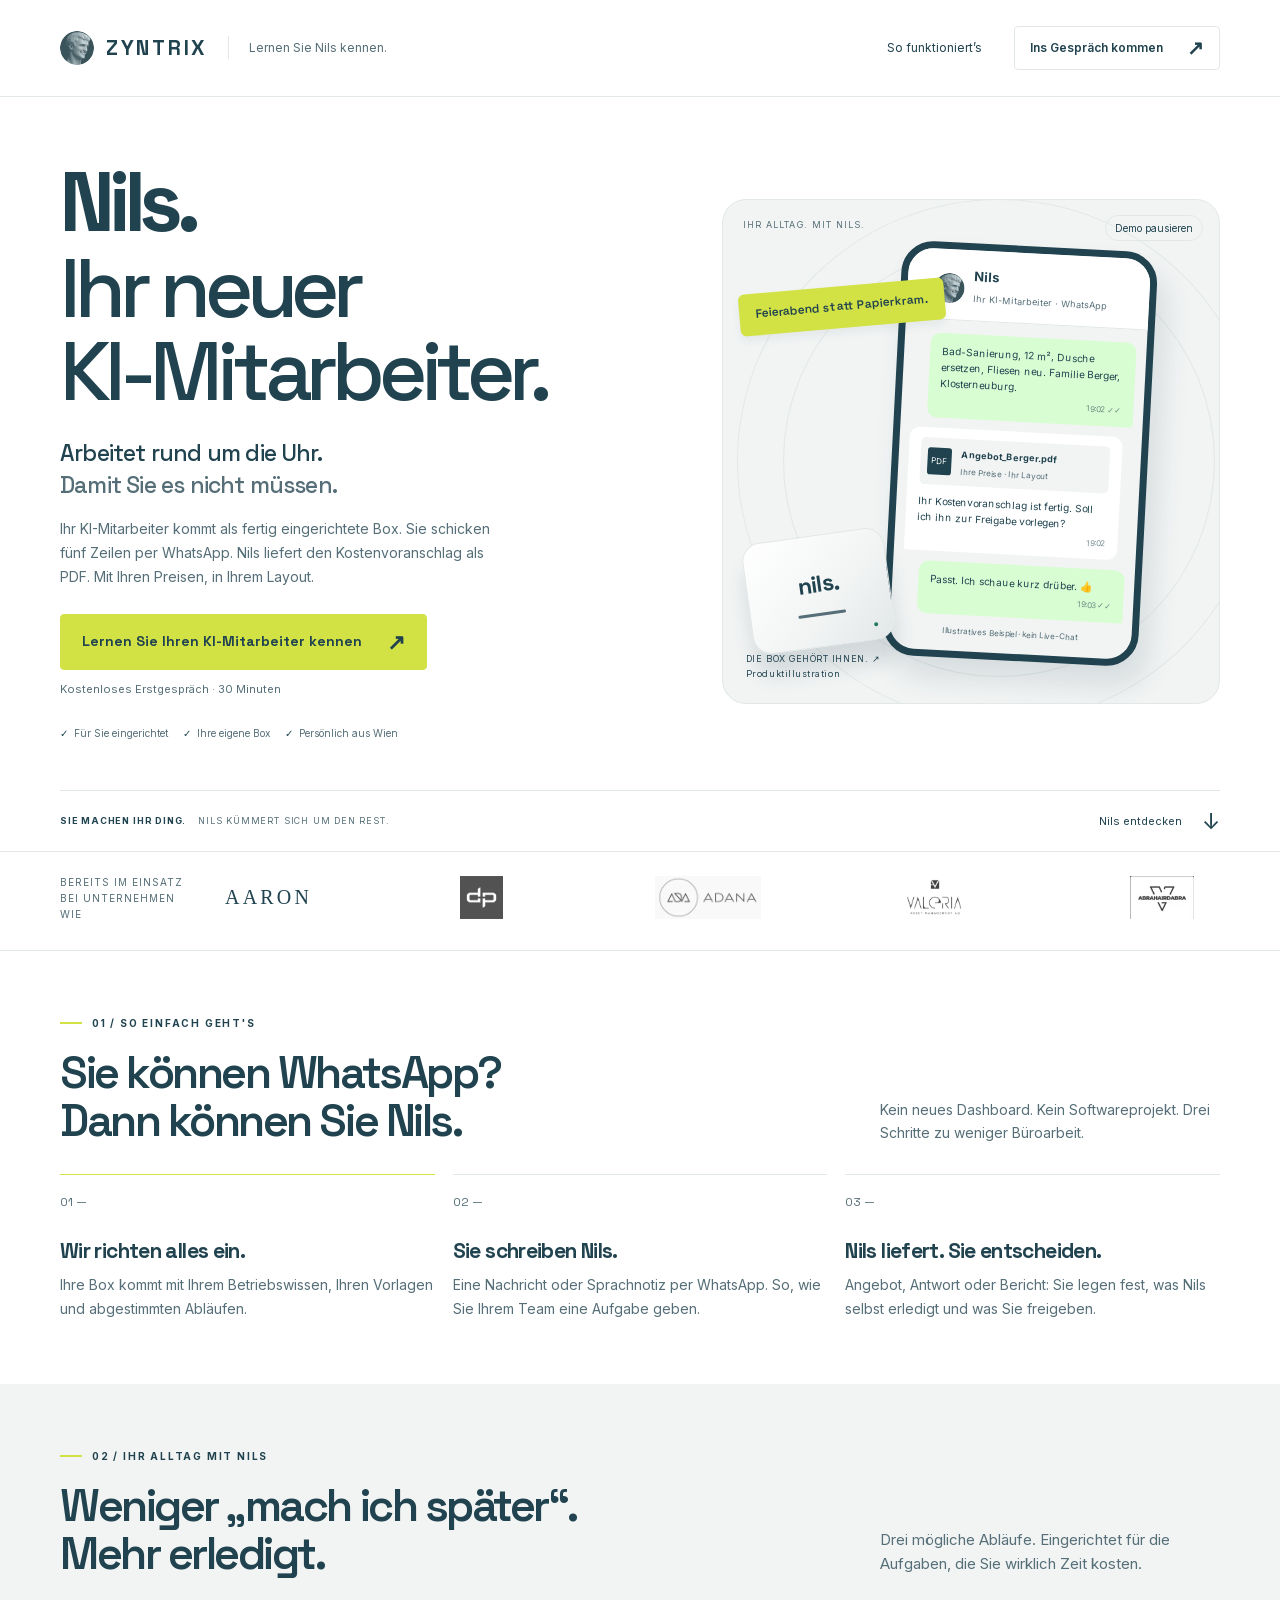
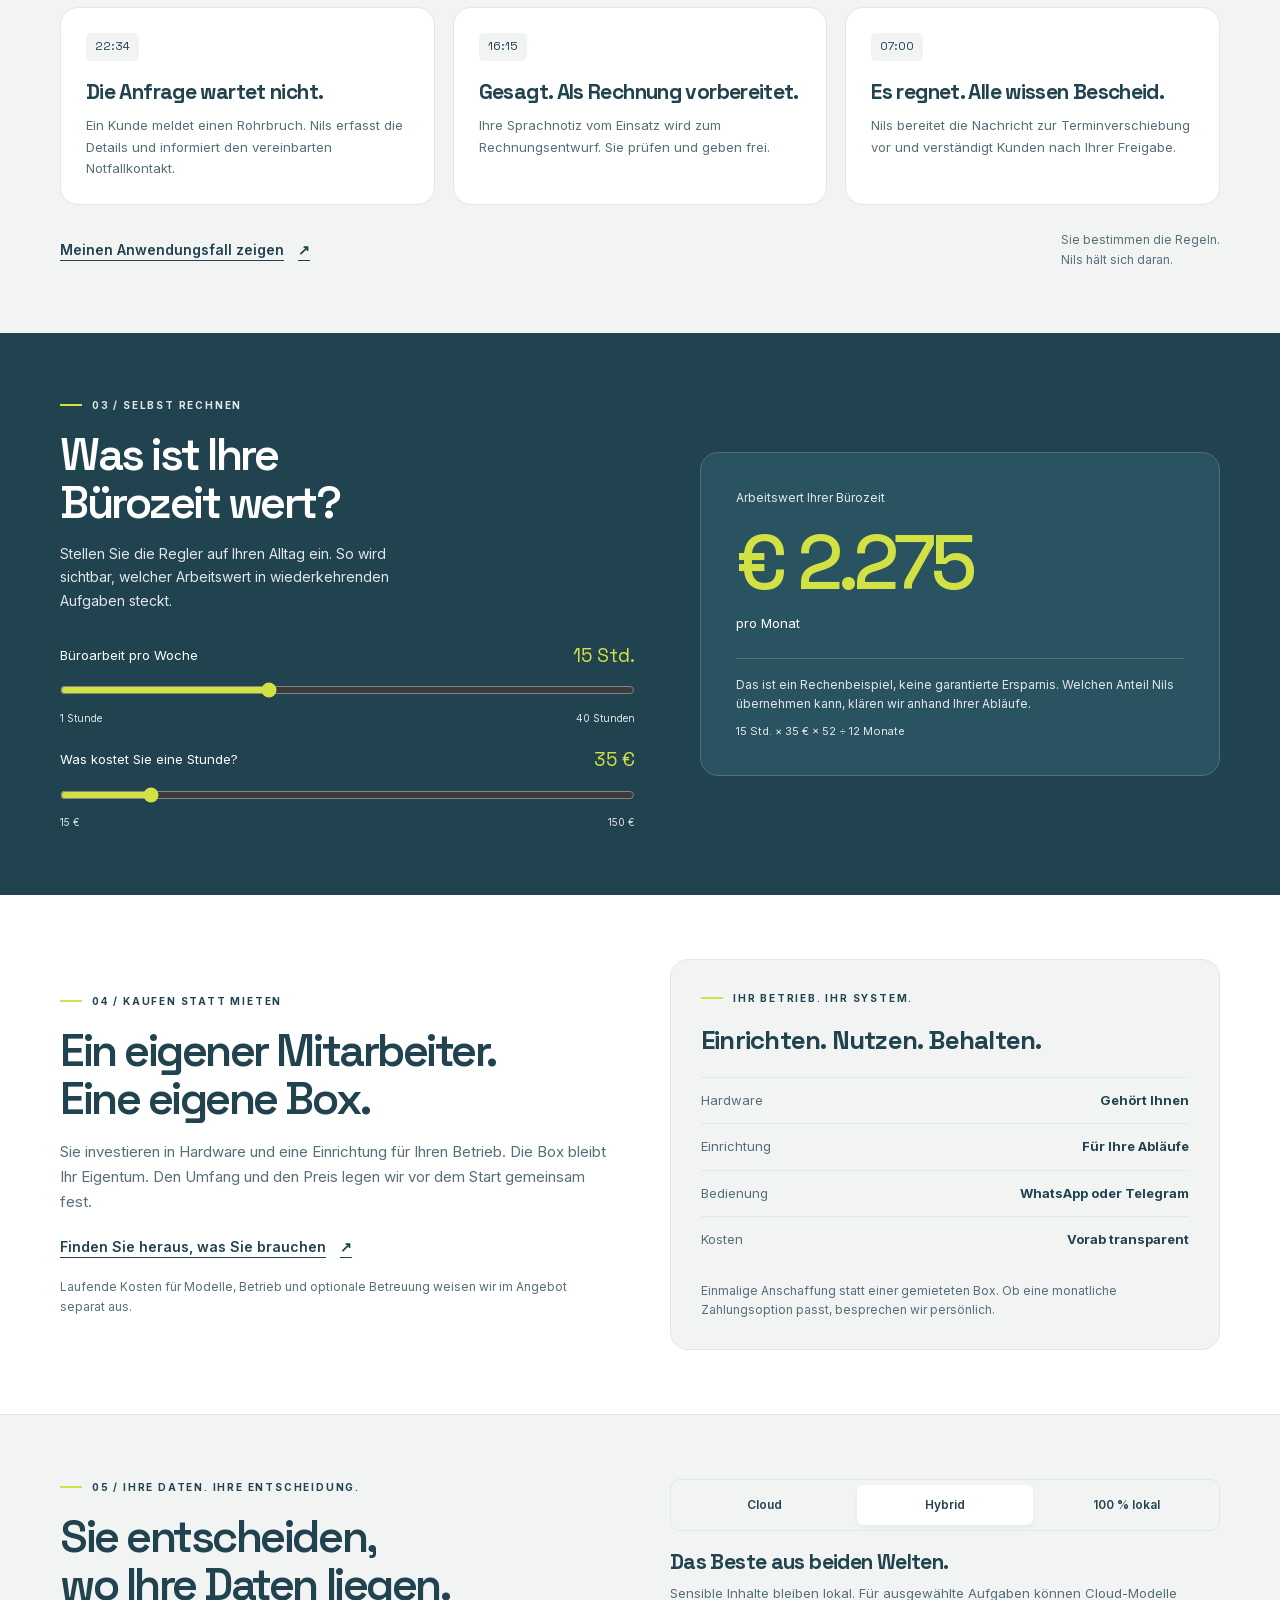
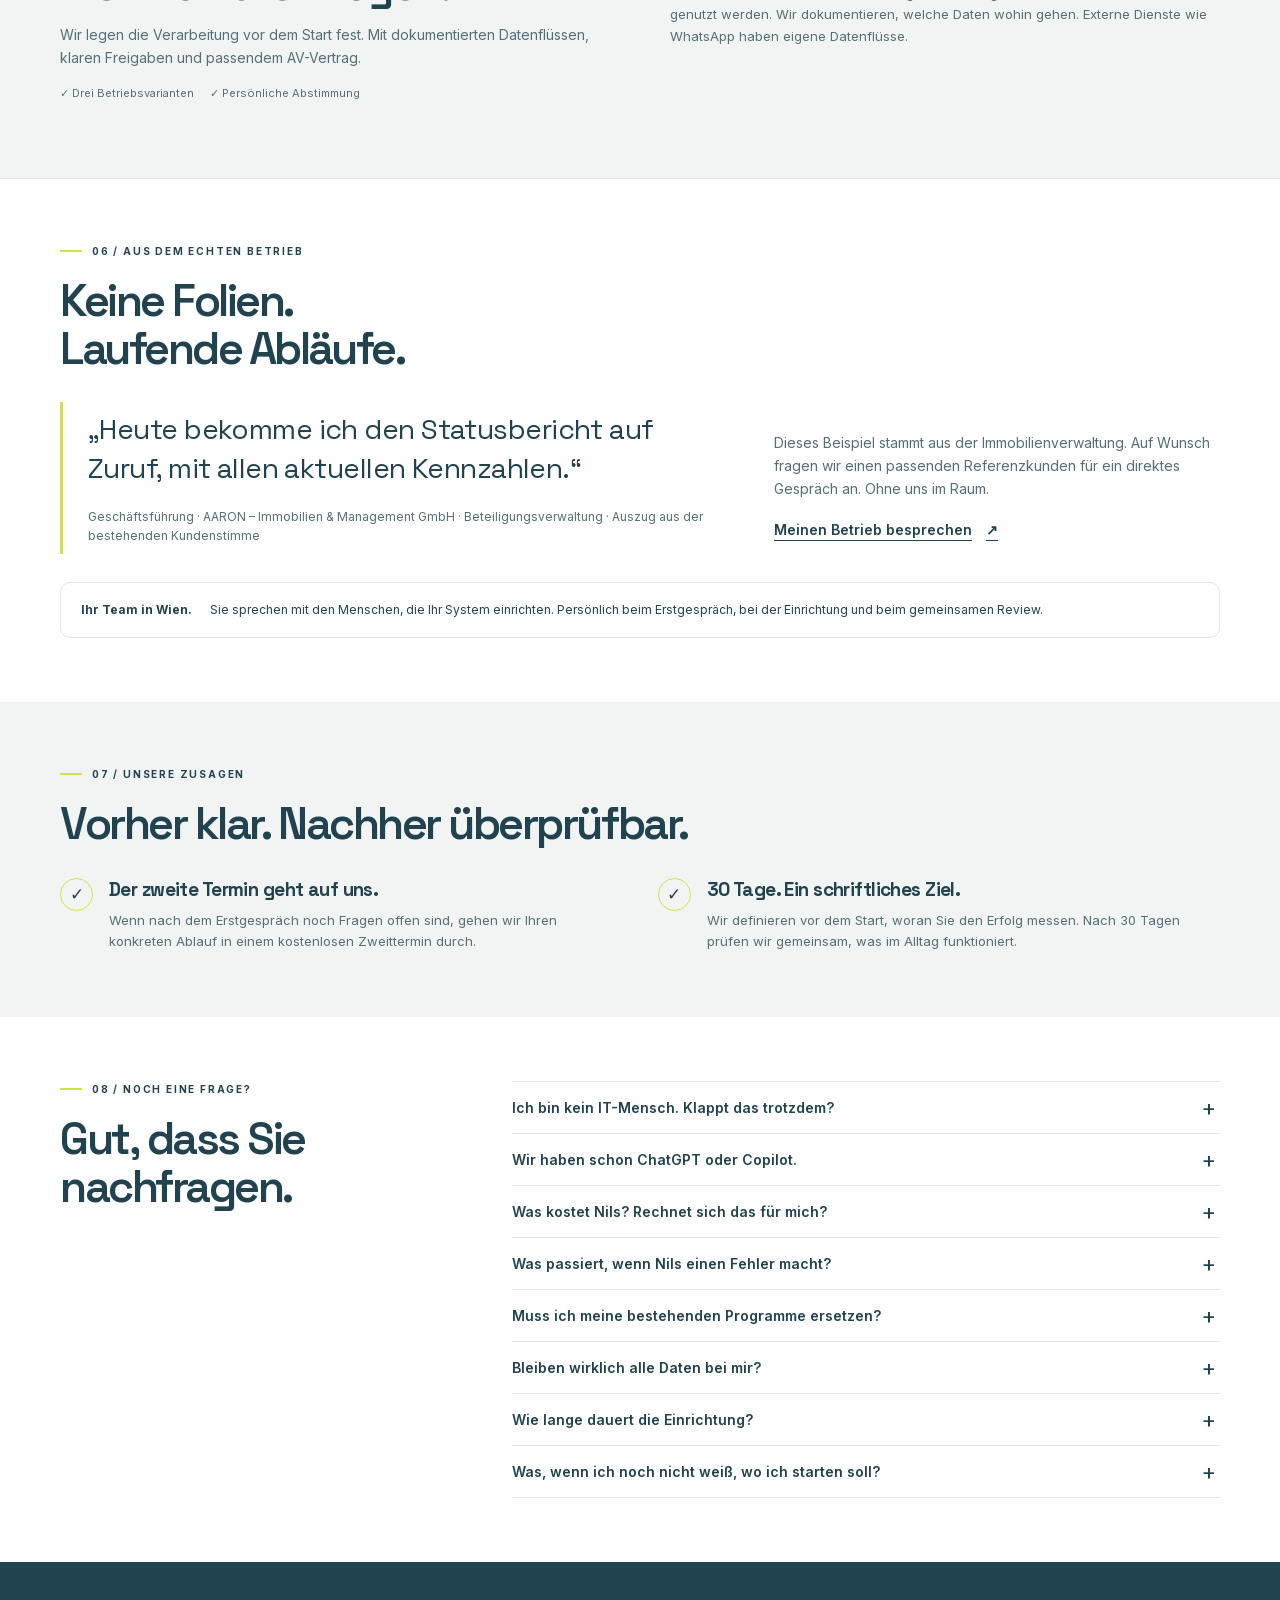
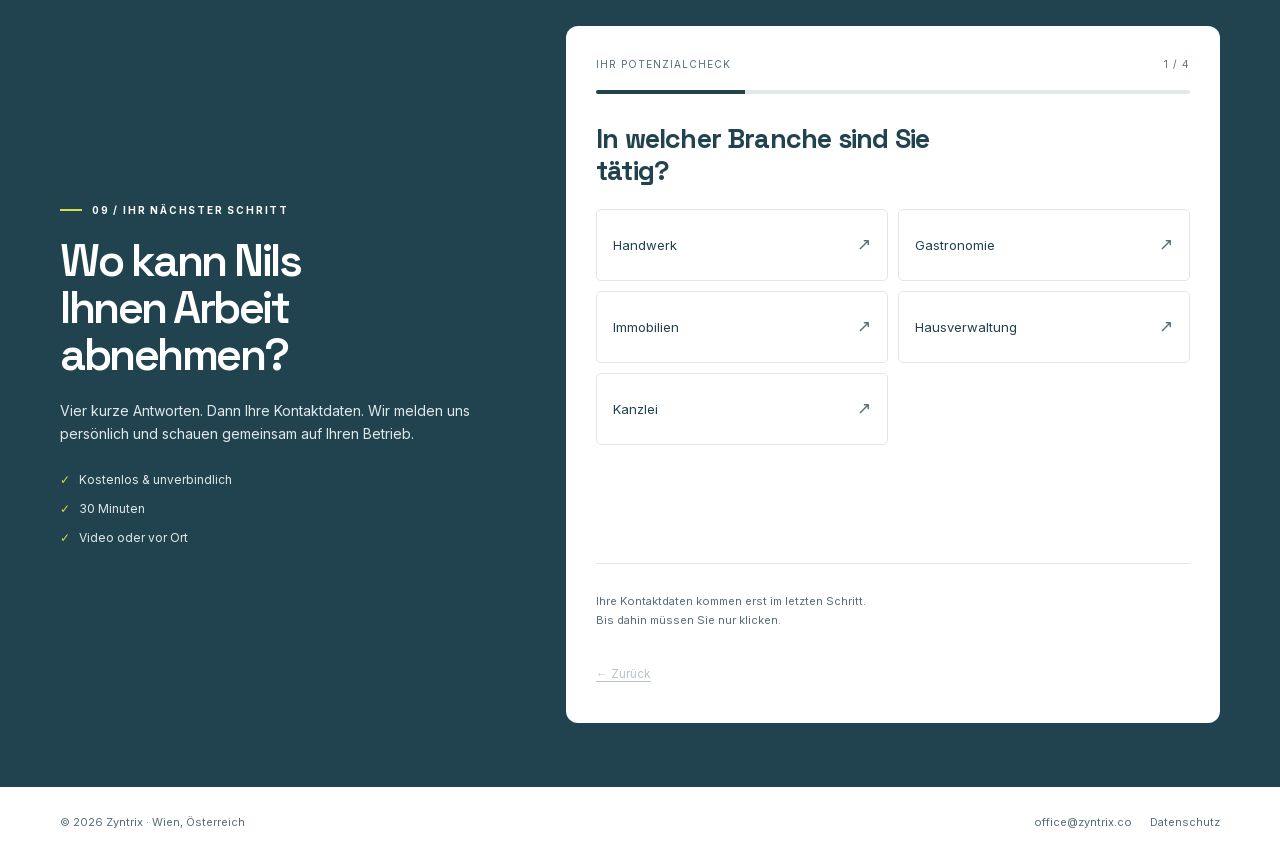
==== index.html @ 3efec874 "Landingpage 2 als neue Startseite, CI-Regeln in CLAUDE.md - index.html: neue Nils-Landingpage mit Me" ====
<!doctype html>
<html lang="de-AT">
<head>
  <meta charset="utf-8">
  <meta name="viewport" content="width=device-width,initial-scale=1">
  <meta name="theme-color" content="#20434f">
  <title>Nils. Ihr neuer Mitarbeiter. Rund um die Uhr. | Zyntrix</title>
  <meta name="description" content="Nils ist Ihr neuer Mitarbeiter, der rund um die Uhr arbeitet. Persönlich eingerichtet für Ihren Betrieb. Lernen Sie Nils im kostenlosen Erstgespräch kennen.">
  <meta property="og:type" content="website">
  <meta property="og:locale" content="de_AT">
  <meta property="og:title" content="Nils. Ihr neuer Mitarbeiter. | Zyntrix">
  <meta property="og:description" content="Nils ist Ihr neuer Mitarbeiter, der rund um die Uhr arbeitet. Persönlich eingerichtet für Ihren Betrieb. Lernen Sie Nils im kostenlosen Erstgespräch kennen.">
  <meta property="og:url" content="https://zyntrix.co/">
  <link rel="canonical" href="https://zyntrix.co/">
  <meta property="og:image" content="https://zyntrix.co/assets/landing2/social.jpg">
  <meta property="og:image:width" content="1200">
  <meta property="og:image:height" content="630">
  <meta property="og:image:alt" content="Nils von Zyntrix. Ihr neuer Mitarbeiter. Rund um die Uhr.">
  <meta name="twitter:card" content="summary_large_image">
  <link rel="icon" href="/favicon.ico?v=3" type="image/x-icon" sizes="any">
  <link rel="icon" type="image/png" sizes="32x32" href="/assets/icons/favicon-32x32.png?v=3">
  <link rel="icon" type="image/png" sizes="16x16" href="/assets/icons/favicon-16x16.png?v=3">
  <link rel="apple-touch-icon" href="/apple-touch-icon.png?v=3">
  <link rel="manifest" href="/site.webmanifest">
  <!-- Meta Pixel Code -->
  <script>
  !function(f,b,e,v,n,t,s)
  {if(f.fbq)return;n=f.fbq=function(){n.callMethod?
  n.callMethod.apply(n,arguments):n.queue.push(arguments)};
  if(!f._fbq)f._fbq=n;n.push=n;n.loaded=!0;n.version="2.0";
  n.queue=[];t=b.createElement(e);t.async=!0;
  t.src=v;s=b.getElementsByTagName(e)[0];
  s.parentNode.insertBefore(t,s)}(window, document,"script",
  "https://connect.facebook.net/en_US/fbevents.js");
  fbq("init", "1392514952248366");
  fbq("track", "PageView");
  </script>
  <noscript><img height="1" width="1" style="display:none"
  src="https://www.facebook.com/tr?id=1392514952248366&ev=PageView&noscript=1"
  /></noscript>
  <!-- End Meta Pixel Code -->
  <link rel="preload" href="assets/landing2/space-grotesk.woff2" as="font" type="font/woff2" crossorigin>
  <style>
    @font-face{font-family:Inter;src:url('assets/landing2/inter.woff2') format('woff2');font-weight:100 900;font-display:swap}
    @font-face{font-family:Space;src:url('assets/landing2/space-grotesk.woff2') format('woff2');font-weight:300 700;font-display:swap}
    :root{--ink:#20434f;--lime:#d2e245;--paper:#fff;--muted:#556e77;--line:#e2e7e8;--white:#fff;--radius:18px}
    *{box-sizing:border-box}html{scroll-behavior:smooth;scroll-padding-top:24px}body{margin:0;background:var(--paper);color:var(--ink);font-family:Inter,Arial,sans-serif;font-size:15px;line-height:1.65}h1,h2,h3,p{margin:0}h1,h2,h3,.button,.brand{font-family:Space,Arial,sans-serif}h1,h2{font-weight:600;letter-spacing:-.055em;line-height:1.06;text-wrap:balance}h1{font-size:clamp(42px,5.4vw,76px)}h2{font-size:clamp(29px,3.5vw,46px)}h3{font-size:21px;line-height:1.25;letter-spacing:-.03em}a{color:inherit;text-decoration:none}button,input,select{font:inherit}button,a,input,summary{ -webkit-tap-highlight-color:transparent}button{cursor:pointer}button:disabled{cursor:wait;opacity:.65}:focus-visible{outline:3px solid #20434f;outline-offset:5px}a:hover{text-decoration:underline}button:hover{filter:brightness(.97)}[hidden]{display:none!important}img{max-width:100%;display:block}button{color:inherit}section{scroll-margin-top:24px}.wrap{width:min(1160px,calc(100% - 80px));margin:auto}.section{padding:64px 0}.eyebrow{font-size:10px;font-weight:700;letter-spacing:.18em;text-transform:uppercase;display:flex;align-items:center;gap:10px;margin-bottom:18px}.eyebrow:before{content:'';width:22px;height:2px;background:var(--lime)}.muted{color:var(--muted)}.small{font-size:12px;line-height:1.6}.button{display:inline-flex;justify-content:center;align-items:center;gap:24px;background:var(--lime);padding:15px 22px;border:1px solid var(--lime);border-radius:7px;font-size:15px;font-weight:700;line-height:1.35;text-decoration:none!important;transition:transform .2s,background .2s}.button:hover{background:#d2e245;transform:translateY(-1px)}.button .arrow{font-size:22px;line-height:1}.text-link{display:inline-flex;align-items:center;gap:14px;font-weight:600;font-size:14px;text-decoration:underline;text-underline-offset:5px}.section-top{display:flex;justify-content:space-between;align-items:end;gap:40px;margin-bottom:30px}.section-top>p{max-width:340px;color:var(--muted)}.grid3{display:grid;grid-template-columns:repeat(3,1fr);gap:18px}.grid2{display:grid;grid-template-columns:1fr 1fr;gap:60px}.card{background:white;border:1px solid var(--line);border-radius:var(--radius);padding:25px}.skip{position:absolute;left:12px;top:-80px;background:var(--lime);padding:12px;z-index:100}.skip:focus{top:12px}
    .trust{padding:22px 0 28px;border-top:1px solid var(--line);border-bottom:1px solid var(--line)}.trust-inner{display:flex;gap:35px;align-items:center;justify-content:space-between}.trust-label{max-width:130px;font-size:10px;line-height:1.6;text-transform:uppercase;letter-spacing:.1em;color:var(--muted)}.logos{flex:1;display:flex;align-items:center;justify-content:space-between;gap:26px}.logo{height:43px;width:116px;object-fit:contain;mix-blend-mode:multiply;filter:grayscale(1);opacity:.75}.aaron{font-family:Georgia,serif;letter-spacing:.16em;font-size:20px}.steps .number{font-family:Space,sans-serif;color:#556e77;font-size:12px;margin-bottom:25px;display:block}.steps h3{margin-bottom:9px}.steps p{font-size:14px;color:var(--muted)}.step-card{border-top:1px solid var(--line);padding-top:18px}.step-card:first-child{border-color:#d2e245}.scenes{background:#f2f4f4}.scene-time{font-family:Space,sans-serif;font-size:12px;display:inline-block;padding:4px 9px;border-radius:5px;background:#f2f4f4;margin-bottom:18px}.scene p{color:var(--muted);font-size:13px;margin-top:10px}.section-bottom{display:flex;align-items:center;justify-content:space-between;gap:20px;margin-top:25px}.section-bottom .small{color:var(--muted)}
    .roi{background:var(--ink);color:#fff}.roi .eyebrow{color:#e2e7e8}.roi-layout{display:grid;grid-template-columns:1.05fr .95fr;gap:65px;align-items:center}.roi h2{max-width:410px;margin-bottom:16px}.roi-intro{color:#e2e7e8;font-size:14px;max-width:380px}.ranges{margin-top:28px;display:grid;gap:18px}.range-label{display:flex;justify-content:space-between;gap:16px;font-size:13px;align-items:center}.range-label output{font-family:Space,sans-serif;font-size:19px;color:var(--lime);white-space:nowrap}.ranges input{width:100%;accent-color:var(--lime);height:24px;cursor:pointer;margin:7px 0 0}.range-ends{display:flex;justify-content:space-between;color:#e2e7e8;font-size:10px}.roi-result{border:1px solid #556e77;border-radius:18px;padding:35px;background:#2a5361}.roi-result .result-label{font-size:12px;color:#e2e7e8}.roi-amount{font-family:Space,sans-serif;font-weight:500;font-size:clamp(49px,6vw,78px);letter-spacing:-.07em;color:var(--lime);line-height:1.3;margin-top:6px}.roi-result .per-month{font-size:13px}.roi-result hr{border:0;border-top:1px solid #556e77;margin:23px 0 16px}.roi-result .small{color:#e2e7e8}.roi-result .formula{margin-top:9px;font-size:11px;color:#e2e7e8}.ownership{align-items:center}.ownership h2{margin-bottom:18px}.ownership p{color:var(--muted)}.ownership .text-link{margin-top:20px}.value-card{padding:30px;border:1px solid var(--line);border-radius:18px;background:#f2f4f4}.value-card h3{font-size:26px;margin:12px 0 20px}.value-row{display:flex;justify-content:space-between;gap:20px;border-top:1px solid #e2e7e8;padding:12px 0;font-size:13px}.value-row span{color:var(--muted)}.value-row strong{text-align:right}.ownership .small{margin-top:18px}
    .privacy{border-top:1px solid var(--line);border-bottom:1px solid var(--line);background:#f2f4f4}.privacy-layout{display:grid;grid-template-columns:1fr 1fr;gap:60px;align-items:start}.privacy h2{margin-bottom:15px}.privacy-intro{color:var(--muted);font-size:14px}.segmented{display:flex;gap:5px;padding:5px;border:1px solid #e2e7e8;border-radius:10px;background:#f2f4f4;margin-bottom:18px}.segmented button{flex:1;border:0;border-radius:6px;padding:10px 5px;background:transparent;font-weight:600;font-size:12px}.segmented button[aria-pressed=true]{background:white;box-shadow:0 2px 4px #20434f10}.privacy-panel{min-height:165px}.privacy-panel h3{margin-bottom:8px}.privacy-panel p{font-size:13px;color:var(--muted)}.privacy-tags{display:flex;gap:16px;font-size:11px;margin-top:14px;color:var(--muted)}.reference{display:grid;grid-template-columns:1.2fr .8fr;gap:45px;align-items:center}.quote{border-left:3px solid var(--lime);padding:8px 0 8px 25px;margin:0}.quote p{font-family:Space,sans-serif;font-size:clamp(20px,2.2vw,28px);line-height:1.4;letter-spacing:-.02em}.quote footer{margin-top:18px;font-size:12px;color:var(--muted)}.reference-note{font-size:14px;color:var(--muted);margin-top:18px}.reference .text-link{margin-top:18px}.team-note{display:flex;gap:18px;padding:17px 20px;margin-top:28px;border:1px solid var(--line);border-radius:10px;font-size:12px}.team-note strong{white-space:nowrap}.promises{background:#f2f4f4}.promise-grid{display:grid;grid-template-columns:1fr 1fr;gap:35px}.promise{display:flex;gap:16px;align-items:start}.checkmark{font-family:Space,sans-serif;display:grid;place-items:center;flex-shrink:0;width:33px;height:33px;border:1px solid #d2e245;border-radius:50%;font-size:17px}.promise h3{font-size:19px;margin-bottom:8px}.promise p{font-size:13px;color:var(--muted)}.faq-layout{display:grid;grid-template-columns:.7fr 1.3fr;gap:70px}.faq-list details{border-bottom:1px solid var(--line)}.faq-list details:first-child{border-top:1px solid var(--line)}summary{cursor:pointer;list-style:none;font-size:14px;font-weight:600;padding:14px 28px 14px 0;position:relative}summary::-webkit-details-marker{display:none}summary:after{content:'+';position:absolute;right:4px;font-size:22px;top:7px;font-weight:400}details[open] summary:after{content:'−'}.faq-list details p{font-size:13px;color:var(--muted);padding:0 25px 15px 0}
    .contact{background:var(--ink);color:white}.contact-layout{display:grid;grid-template-columns:.8fr 1.2fr;gap:70px}.contact-copy>p{color:#e2e7e8;font-size:14px;margin-top:20px}.contact-points{display:grid;gap:9px;margin-top:25px;font-size:12px;color:#e2e7e8}.contact-points span:before{content:'✓';color:var(--lime);margin-right:9px}.check-card{background:#fff;color:var(--ink);border-radius:18px;padding:27px;min-height:345px}.progress-head{display:flex;justify-content:space-between;align-items:center;font-size:10px;text-transform:uppercase;letter-spacing:.1em;color:var(--muted);margin-bottom:13px}.progress-track{height:3px;background:#e2e7e8;margin-bottom:21px}.progress-track span{display:block;height:100%;background:#d2e245;transition:width .2s}.check-card h3{font-size:23px;margin-bottom:17px}.options{display:grid;grid-template-columns:1fr 1fr;gap:9px}.option{min-height:49px;border:1px solid var(--line);border-radius:7px;background:#fff;text-align:left;padding:11px 13px;font-size:12px}.option:hover{border-color:#d2e245;background:#f9fbee}.back{font-size:11px;border:0;background:transparent;text-decoration:underline;text-underline-offset:3px;padding:11px 0 0}.back:disabled{visibility:hidden}.check-hint{font-size:11px;color:var(--muted);margin-top:16px}.form-intro{font-size:12px;color:var(--muted);margin-bottom:18px}.fields{display:grid;grid-template-columns:1fr 1fr;gap:12px}.field{display:grid;gap:4px;font-size:11px;font-weight:600}.field input,.field select{width:100%;min-width:0;border:1px solid #e2e7e8;border-radius:6px;padding:10px;font-size:14px;background:#fff;color:var(--ink)}.consent-check{display:flex;align-items:start;gap:9px;font-size:11px;color:var(--muted);line-height:1.5;margin:17px 0}.consent-check input{margin:3px 0 0;accent-color:var(--ink)}.consent-check a{text-decoration:underline}.form-button{width:100%}.form-error{font-size:12px;color:#c0474b;margin-top:12px;border-left:3px solid #c0474b;padding-left:12px}.honeypot{position:absolute;width:1px;height:1px;overflow:hidden;clip-path:inset(50%)}.summary-tags{display:flex;flex-wrap:wrap;gap:5px;margin:0 0 15px}.summary-tags span{font-size:10px;background:#f2f4f4;padding:4px 8px;border-radius:4px}.thanks-mark{display:grid;place-items:center;width:45px;height:45px;background:var(--lime);border-radius:50%;font-size:24px;margin-bottom:15px}.thank-you p{font-size:14px;color:var(--muted);margin-bottom:16px}.thank-you ol{padding-left:20px;font-size:13px;color:var(--muted)}.footer{display:flex;justify-content:space-between;gap:25px;padding:26px 0;font-size:11px;color:var(--muted)}.footer-links{display:flex;gap:18px;flex-wrap:wrap}.sticky{display:none}dialog{width:min(630px,calc(100% - 32px));max-height:85vh;overflow:auto;border:1px solid var(--line);border-radius:16px;padding:28px;color:var(--ink);box-shadow:0 15px 70px #20434f33}dialog::backdrop{background:#20434f80}dialog h2{font-size:28px;margin-bottom:20px}dialog h3{font-size:17px;margin-top:18px}dialog p{font-size:13px;margin-top:8px}dialog a{text-decoration:underline}.dialog-close{float:right;border:1px solid var(--line);border-radius:6px;background:#fff;padding:5px 10px;font-size:12px}.no-js{background:#fff;border-left:3px solid #b0791a;padding:15px;font-size:13px;color:var(--ink)}
    @keyframes reveal{0%,12%{opacity:0;transform:translateY(5px)}20%,100%{opacity:1;transform:none}}@keyframes revealLater{0%,34%{opacity:0;transform:translateY(5px)}42%,100%{opacity:1;transform:none}}
    @media(min-width:1500px){.hero{padding-top:75px;padding-bottom:55px}}
    @media(max-width:960px){.wrap{width:calc(100% - 48px)}.hero{gap:25px}h1{font-size:49px}.hero-visual{min-height:480px}.phone{margin-left:64px;width:239px}.box-device{width:115px;height:93px;left:14px;bottom:62px}.hero-sticker{font-size:10px;left:10px}.grid2,.roi-layout,.privacy-layout,.contact-layout{gap:30px}.faq-layout{gap:35px}.trust-inner{gap:20px}.logos{gap:16px}.logo{width:90px}.section{padding:48px 0}.card{padding:20px}.hero-copy>p{font-size:14px}}
    @media(max-width:700px){body{font-size:14px}.wrap{width:calc(100% - 36px)}.header{height:65px}.brand{font-size:18px}.hero{grid-template-columns:1fr;padding:27px 0 25px;gap:24px}.eyebrow{font-size:9px;margin-bottom:13px}h1{font-size:clamp(39px,10vw,56px);max-width:550px}.hero-copy>p{margin:16px 0;font-size:14px;max-width:500px}.hero .button{font-size:13px;gap:20px;padding:14px 18px}.hero-checks{margin-top:14px;gap:15px;font-size:11px}.hero-visual{min-height:360px;height:360px;max-width:450px;width:100%;margin:auto}.phone{width:224px;min-height:380px;transform:rotate(4deg) scale(.72);transform-origin:center center;margin:6px 0 0 86px}.chat{gap:8px;padding:10px}.box-device{width:121px;height:93px;bottom:52px;left:25px}.hero-sticker{top:78px;left:18px;font-size:10px}.visual-label{top:13px;left:15px;font-size:8px}.product-label{left:23px;bottom:17px;font-size:8px}.demo-control{font-size:9px;top:9px;right:10px}.trust{padding:16px 0}.trust-inner{display:block}.trust-label{max-width:none;font-size:8px;margin-bottom:13px}.logos{gap:12px}.logo{height:26px;width:55px}.aaron{font-size:14px}.section{padding:34px 0}.section-top{display:block;margin-bottom:22px}.section-top>p{font-size:12px;margin-top:13px}.section-top h2{max-width:340px}h2{font-size:31px;letter-spacing:-.045em}.grid3{grid-template-columns:1fr;gap:11px}.steps .grid3{gap:14px}.step-card{display:grid;grid-template-columns:26px 1fr;gap:0 12px;padding-top:12px}.steps .number{margin:0;grid-row:1 / 3}.steps h3{font-size:17px;margin-bottom:4px}.steps p{font-size:12px}.scene{padding:15px 17px;display:grid;grid-template-columns:62px 1fr;gap:0 12px;border-radius:11px}.scene-time{font-size:10px;align-self:start;margin:0;padding:4px 6px;grid-row:1 / 3;text-align:center}.scene h3{font-size:17px}.scene p{font-size:12px;margin-top:5px}.section-bottom{align-items:start;margin-top:19px}.section-bottom .small{font-size:10px;max-width:130px}.text-link{font-size:12px;gap:8px}.roi-layout,.grid2,.privacy-layout,.reference,.faq-layout,.contact-layout{grid-template-columns:1fr;gap:24px}.roi h2{max-width:320px}.roi-intro{font-size:12px}.ranges{margin-top:18px;gap:10px}.range-label{font-size:12px}.roi-result{padding:21px}.roi-amount{font-size:60px}.roi-result hr{margin:14px 0 12px}.roi-result .small{font-size:11px}.ownership p{font-size:13px}.ownership h2{margin-bottom:13px}.value-card{padding:21px}.value-card h3{font-size:23px;margin:8px 0 13px}.value-row{padding:9px 0;font-size:12px}.ownership .small{font-size:11px;margin-top:12px}.privacy-intro{font-size:12px}.privacy-tags{font-size:10px;gap:12px;flex-wrap:wrap}.privacy-panel{min-height:0}.privacy-panel p{font-size:12px}.privacy-panel h3{font-size:20px}.segmented{margin-bottom:13px}.quote{padding-left:18px}.quote p{font-size:20px}.reference-note{margin-top:0;font-size:12px}.reference .text-link{margin-top:12px}.team-note{display:block;font-size:11px;padding:13px 16px;margin-top:19px}.team-note strong{display:block;margin-bottom:4px}.promise-grid{gap:21px;grid-template-columns:1fr}.promise{gap:12px}.promise h3{font-size:17px;margin-bottom:5px}.promise p{font-size:12px}.faq-layout{gap:20px}summary{font-size:12px;padding:12px 26px 12px 0}.faq-list details p{font-size:12px}.contact-copy>p{font-size:12px;margin-top:13px}.contact-points{display:flex;flex-wrap:wrap;gap:4px 15px;margin-top:14px;font-size:10px}.check-card{padding:21px;min-height:340px}.check-card h3{font-size:22px}.option{font-size:11px;padding:10px;min-height:46px}.fields{gap:11px}.field input{font-size:16px;padding:9px;min-height:44px}.footer{padding:23px 0 90px;display:block;font-size:10px}.footer-links{margin-top:13px;gap:13px}.sticky.visible{display:flex;position:fixed;bottom:0;left:0;right:0;z-index:20;align-items:center;justify-content:space-between;background:#fffffff5;border-top:1px solid #e2e7e8;padding:9px 18px calc(9px + env(safe-area-inset-bottom));gap:15px;backdrop-filter:blur(10px)}.sticky p{font-size:10px;line-height:1.4}.sticky strong{font-size:12px;display:block}.sticky .button{font-size:12px;padding:11px 17px;gap:18px}dialog{padding:22px}}
    @media(prefers-reduced-motion:reduce){html{scroll-behavior:auto}*,*:before,*:after{animation:none!important;transition:none!important}}
    /* Nils: editorialer Einstieg mit der bestehenden Markenfigur. */
    /* Header bleibt auf allen Breiten oben stehen; Anker springen unter ihn. */
    .site-header{position:sticky;top:0;z-index:30;background:var(--paper);border-bottom:1px solid var(--line)}
    html{scroll-padding-top:96px}
    .header{height:96px;display:flex;justify-content:space-between;align-items:center;gap:28px}
    .brand{display:flex;align-items:center;gap:12px;letter-spacing:.13em;font-size:21px;font-weight:700;text-decoration:none!important}
    
    .brand-divider{height:23px;width:1px;background:#e2e7e8;margin:0 8px}.brand-product{font-family:Inter,sans-serif;font-weight:400;letter-spacing:0;font-size:12px;color:var(--muted)}
    .header-links{display:flex;align-items:center;gap:32px;font-size:12px}.header-contact{display:flex;gap:24px;align-items:center;border:1px solid #e2e7e8;border-radius:4px;padding:11px 15px;font-weight:600}.header-contact span{font-size:20px;line-height:1}
    .hero{display:grid;grid-template-columns:1.2fr 1fr;column-gap:64px;row-gap:38px;align-items:center;padding:54px 0 0}
    .hero-copy{padding:10px 0}.hero h1{font-size:clamp(60px,6.5vw,91px);letter-spacing:-.075em;line-height:.99;font-weight:500}.hero h1>span{display:block}.hero h1 .hero-name{font-weight:700;margin-bottom:4px}
    .hero-copy .hero-promise{font-family:Space,sans-serif;font-size:23px;font-weight:500;line-height:1.4;letter-spacing:-.035em;color:var(--ink);margin:25px 0 16px}.hero-promise span{color:var(--muted)}
    .hero-copy>p:not(.hero-promise){font-size:14px;line-height:1.7;color:var(--muted);max-width:430px;margin:0 0 25px}.hero-actions{display:grid;justify-items:start;gap:11px}.hero-actions .button{padding:16px 21px;border-radius:4px;font-size:14px;gap:25px}.hero-actions>.small{font-size:11px}.hero-checks{display:flex;flex-wrap:wrap;gap:15px;font-size:10px;margin-top:27px;color:var(--muted)}.hero-checks span:before{content:'✓';margin-right:6px;color:var(--ink)}
    
    
    
    
    
    .hero-baseline{grid-column:1/-1;display:flex;align-items:center;gap:12px;font-size:9px;letter-spacing:.09em;padding:19px 0;border-top:1px solid var(--line)}.hero-baseline>span:first-child{font-weight:700}.hero-baseline>span:nth-child(2){color:var(--muted)}.hero-baseline a{margin-left:auto;letter-spacing:0;display:flex;align-items:center;gap:20px;font-size:11px}.hero-baseline a span{font-size:22px;line-height:1}
    
    /* Alle Formularansichten belegen dieselbe Rasterzelle und bestimmen gemeinsam die Höhe. */
    .contact-layout{align-items:center}.check-card{display:grid;grid-template-columns:minmax(0,1fr);padding:30px;border-radius:12px;min-height:0;align-content:start}
    .check-card>#quiz,.check-card>#form-panel,.check-card>#thank-you{grid-area:1 / 1;min-width:0;align-self:stretch}
    .check-card>[hidden]{display:block!important;visibility:hidden;pointer-events:none}
    .check-card #quiz{display:flex;flex-direction:column}.check-card #quiz[hidden]{display:flex!important}.check-card #question-title{min-height:66px;margin:9px 0 20px;font-size:27px;line-height:1.2;max-width:400px}.check-card #result-title{min-height:66px;font-size:27px;line-height:1.2;margin-bottom:10px;max-width:410px}
    .progress-head{font-size:10px;margin-bottom:17px}.progress-track{height:4px;margin-bottom:20px;border-radius:3px;overflow:hidden}.progress-track span{background:var(--ink)}
    .options{grid-template-columns:1fr 1fr;grid-template-rows:repeat(3,72px);gap:10px}.option{padding:15px 16px;border-radius:5px;background:white;border-color:#e2e7e8;font-size:13px;line-height:1.4;display:flex;align-items:center;justify-content:space-between;gap:10px}.option:after{content:'↗';font-size:17px;color:#556e77;flex-shrink:0}.option:hover{background:white;border-color:#e2e7e8}.option:active{background:#f9fbee}.option:focus-visible{background:#f9fbee;outline-offset:2px}.check-card .back{align-self:flex-start;margin-top:20px;padding:5px 0;font-size:12px;color:var(--muted)}.check-hint{margin-top:auto;padding-top:28px;font-size:11px;line-height:1.7;border-top:1px solid var(--line)}
    .summary-tags{display:grid;grid-template-columns:1fr 1fr;grid-template-rows:repeat(2,43px);gap:6px;margin:0 0 17px}.summary-tags span{font-size:10px;display:flex;align-items:center;line-height:1.3;background:#f2f4f4;border-radius:4px;padding:7px 10px}.form-intro{font-size:12px;min-height:40px;margin-bottom:16px}.fields{gap:14px}.field{font-size:11px;gap:6px}.field input{padding:11px 12px;min-height:44px;border-radius:5px}.field input:focus{outline:2px solid #20434f;outline-offset:1px;border-color:transparent}.consent-check{margin:19px 0;font-size:11px}.form-button{min-height:52px;font-size:14px;border-radius:5px}.form-error{min-height:72px;margin-top:12px;line-height:1.55}.form-error[hidden]{display:block!important;visibility:hidden}.form-panel .back{margin-top:0}.thank-you{padding-top:12px}.thank-you h3{font-size:29px;max-width:390px;line-height:1.25}.thank-you p{max-width:400px}.thank-you ol{margin:26px 0}.thank-you li{padding:5px 0}.faq-list details[open]{border-color:#d2e245}.faq-list details[open] summary{color:#20434f}
    @media(hover:hover){.option:hover{background:#f9fbee;border-color:#d2e245}.header-contact:hover{background:#f2f4f4}}
    @media(max-width:1050px){.brand-product,.brand-divider{display:none}.hero{column-gap:32px}.hero h1{font-size:clamp(56px,calc((100vw - 80px) * .09),72px)}.hero-checks{gap:8px}.hero-copy .hero-promise{font-size:21px}.hero-baseline{gap:7px}.contact-layout{gap:35px}.check-card{padding:24px}.option{padding:12px;font-size:12px}}
    @media(max-width:700px){html{scroll-padding-top:74px}.header{height:74px;gap:12px}.brand{font-size:17px;gap:9px}.header-links{gap:0}.header-links>a:first-child{display:none}.header-contact{border:0;padding:8px 0;font-size:10px;gap:9px}.header-contact span{font-size:18px}.hero{grid-template-columns:1fr;gap:27px;padding-top:30px}.hero-copy{padding:0}.hero h1{font-size:clamp(44px,14.5vw,85px);line-height:.98;letter-spacing:-.07em}.hero-copy .hero-promise{font-size:21px;margin:20px 0 14px;line-height:1.35}.hero-copy>p:not(.hero-promise){font-size:13px;line-height:1.7;margin:0 0 22px}.hero-actions{gap:10px}.hero-actions .button{font-size:12px;padding:15px 17px;gap:20px}.hero-actions>.small{font-size:10px}.hero-checks{gap:12px;font-size:9px;margin-top:20px}.hero-baseline{padding:14px 0;display:grid;grid-template-columns:1fr auto;font-size:8px;gap:2px 15px;margin-top:-7px}.hero-baseline>span:nth-child(2){grid-column:1;grid-row:2}.hero-baseline a{grid-column:2;grid-row:1/3;font-size:10px;gap:8px}.check-card{padding:22px 20px;min-height:0}.check-card #question-title,.check-card #result-title{font-size:24px;min-height:62px;line-height:1.2}.options{grid-template-rows:repeat(3,70px);gap:9px}.option{font-size:12px;padding:12px 10px;gap:5px}.option:after{font-size:14px}.progress-head{font-size:9px}.check-hint{font-size:10px;padding-top:20px}.check-card .back{font-size:11px}.summary-tags{grid-template-rows:repeat(2,47px)}.summary-tags span{font-size:10px;padding:6px 8px}.form-intro{font-size:12px;min-height:58px}.fields{gap:12px}.field input{font-size:16px;padding:10px;min-height:45px}.consent-check{font-size:10px;line-height:1.6}.form-button{font-size:12px;padding:14px 12px}.form-error{font-size:11px;min-height:88px}.thank-you h3{font-size:26px}.thank-you p,.thank-you li{font-size:13px}}

    /* Kompakter Abschluss; auch Rückmeldungen verändern die Kartenhöhe nicht. */
    .summary-tags{grid-template-rows:repeat(2,35px);margin-bottom:14px}
    .check-card #result-title{min-height:60px;margin-bottom:8px}
    .form-intro{min-height:40px;margin-bottom:12px}
    .form-error{min-height:52px;margin-top:10px}
    .check-card #edit-check{margin-top:0}
    @media(max-width:700px){.check-card #result-title{font-size:23px;min-height:56px}.summary-tags{grid-template-rows:repeat(2,36px)}.form-intro{font-size:11px;min-height:40px}.form-error{min-height:58px}.consent-check{margin:15px 0}.fields{gap:10px}.check-card .back{margin-top:14px}.check-card #edit-check{margin-top:0}}

    /* Telefon: Vorwahl-Dropdown neben der Nummer, wie auf index.html. */
    .phone-row{display:flex;gap:8px}.phone-row input{flex:1 1 auto}.phone-row select{flex:0 0 96px;width:96px;font-weight:400;padding:11px 6px 11px 10px;min-height:44px;border-radius:5px;cursor:pointer}.field select:focus{outline:2px solid #20434f;outline-offset:1px;border-color:transparent}
    @media(max-width:700px){.field-phone{grid-column:1/-1}.phone-row select{font-size:16px;min-height:45px}}
    /* Mobile: Name und Firma nebeneinander, E-Mail volle Breite (keine leere Fläche daneben). Kartenhöhe bleibt gleich. */
    @media(max-width:700px){.check-card .fields{grid-template-columns:minmax(0,1fr) minmax(0,1fr)}.check-card .field-email{grid-column:1/-1}}

    /* Das ursprüngliche Handy-/Box-Beispiel im Hero. */
    .brand-avatar{width:34px;height:34px;object-fit:cover;border-radius:50%;flex-shrink:0}
    .hero-visual{min-height:505px;height:auto;position:relative;border-radius:24px;background:#f2f4f4;display:grid;place-items:center;isolation:isolate;overflow:hidden;border:1px solid #e2e7e8;align-self:center;width:100%}
    .hero-visual:before{content:'';position:absolute;width:430px;height:430px;border:1px solid #e2e7e8;border-radius:50%;z-index:-1;top:45px;left:60px;box-shadow:0 0 0 45px #f2f4f4,0 0 0 46px #e2e7e8}
    .visual-label{position:absolute;top:18px;left:20px;font-size:9px;letter-spacing:.12em;text-transform:uppercase;color:#556e77}
    .phone{width:256px;border:7px solid #20434f;border-radius:32px;background:#f2f4f4;box-shadow:10px 20px 28px #20434f20;transform:rotate(3deg);margin:36px 0 32px 98px;overflow:hidden;min-height:413px}
    .phone-top{display:flex;gap:9px;align-items:center;background:#fff;padding:19px 12px 11px;border-bottom:1px solid #e2e7e8}.phone-top img{border-radius:50%;width:30px;height:30px}.phone-top strong{font-size:13px;display:block;line-height:1.2}.phone-top small{font-size:9px;color:var(--muted)}
    .chat{padding:13px 10px;display:grid;gap:10px;font-size:10px;line-height:1.6}.bubble{padding:10px 12px;background:white;border-radius:10px 10px 10px 2px;max-width:96%}.bubble.out{background:#d9fdd3;margin-left:16px;border-radius:10px 10px 2px 10px}.bubble time{display:block;text-align:right;font-size:8px;opacity:.6;margin-top:4px}.file{display:flex;gap:9px;align-items:center;padding:7px;background:#f2f4f4;border-radius:5px;margin-bottom:8px}.file b{font-size:9px;overflow-wrap:anywhere}.file small{font-size:8px;color:var(--muted)}.file-icon{background:#20434f;color:#fff;padding:7px 4px;border-radius:3px;font-size:8px}.bubble.reply{animation:reveal 15s infinite}.bubble.approval{animation:revealLater 15s infinite}.demo-note{text-align:center;font-size:8px;color:var(--muted)}
    .box-device{position:absolute;bottom:56px;left:24px;width:143px;height:112px;border:1px solid #e2e7e8;border-radius:19px;background:linear-gradient(135deg,#fff,#f2f4f4 60%,#e2e7e8);box-shadow:0 22px 20px #20434f24;transform:rotate(-8deg);display:flex;flex-direction:column;align-items:center;justify-content:center;gap:9px}.box-device b{font-family:Space,sans-serif;font-size:23px;letter-spacing:-.05em}.box-device .slot{width:48px;height:3px;background:#556e77;border-radius:4px}.box-device i{position:absolute;bottom:12px;right:16px;width:4px;height:4px;border-radius:50%;background:#1f7a5a}.product-label{position:absolute;bottom:21px;left:23px;font-size:9px;letter-spacing:.06em}
    .demo-control{z-index:3;position:absolute;top:15px;right:16px;border:1px solid #e2e7e8;background:transparent;border-radius:20px;padding:4px 9px;font-size:10px}.paused .bubble{animation:none}.hero-sticker{position:absolute;left:16px;top:86px;background:var(--lime);font-family:Space,sans-serif;font-weight:600;font-size:12px;padding:11px 16px;transform:rotate(-5deg);border-radius:6px;box-shadow:0 5px 8px #20434f10;z-index:2}
    /* Gemeinsamer Fußbereich: Zurück steht in jedem Schritt unten links. */
    .check-card>#quiz,.check-card>#form-panel{position:relative;padding-bottom:52px}
    .check-card #quiz-back,.check-card #edit-check{position:absolute;left:0;bottom:0;margin:0;min-height:38px;padding:8px 0}
    .check-card .back:disabled{visibility:visible;opacity:.4;cursor:default}
    .check-hint{padding-bottom:12px}
    @media(max-width:960px){.phone{margin-left:64px;width:239px}.box-device{width:115px;height:93px;left:14px;bottom:62px}.hero-sticker{font-size:10px;left:10px}}
    @media(max-width:700px){.brand-avatar{width:30px;height:30px}.hero-visual{min-height:360px;height:360px;max-width:450px;width:100%;margin:auto}.phone{width:224px;min-height:380px;transform:rotate(4deg) scale(.72);transform-origin:center center;margin:6px 0 0 86px}.chat{gap:8px;padding:10px}.box-device{width:121px;height:93px;bottom:52px;left:25px}.hero-sticker{top:78px;left:18px;font-size:10px}.visual-label{top:13px;left:15px;font-size:8px}.product-label{left:23px;bottom:17px;font-size:8px}.demo-control{font-size:9px;top:9px;right:10px}}
  </style>
</head>
<body>
  <a class="skip" href="#inhalt">Zum Inhalt</a>
  <header class="site-header"><div class="header wrap">
    <a class="brand" href="#inhalt" aria-label="Zyntrix, Seitenanfang"><img class="brand-avatar" src="assets/landing2/nils.webp" width="34" height="34" alt="">ZYNTRIX<span class="brand-divider"></span><span class="brand-product">Lernen Sie Nils kennen.</span></a>
    <nav class="header-links" aria-label="Seitennavigation"><a href="#so-funktionierts">So funktioniert’s</a><a class="header-contact" href="#potenzialcheck">Ins Gespräch kommen <span aria-hidden="true">↗</span></a></nav>
  </div></header>
  <main id="inhalt">
    <section class="hero wrap" aria-labelledby="hero-title">
      <div class="hero-copy">
        <h1 id="hero-title"><span class="hero-name">Nils.</span><span>Ihr neuer<br>KI-Mitarbeiter.</span></h1>
        <p class="hero-promise">Arbeitet rund um die Uhr.<br><span>Damit Sie es nicht müssen.</span></p>
        <p id="hero-description">Anfragen beantworten. Angebote vorbereiten. Abläufe erledigen. Nils kennt Ihren Betrieb und übernimmt die Aufgaben, die Ihnen Zeit nehmen. Sie sagen ihm einfach, was zu tun ist.</p>
        <div class="hero-actions"><a class="button" href="#potenzialcheck">Lernen Sie Ihren KI-Mitarbeiter kennen <span class="arrow" aria-hidden="true">↗</span></a><span class="small muted">Kostenloses Erstgespräch · 30 Minuten</span></div>
        <div class="hero-checks"><span>Für Sie eingerichtet</span><span>Ihre eigene Box</span><span>Persönlich aus Wien</span></div>
      </div>
      <div class="hero-visual" role="group" aria-label="Illustration der KI-Box und eines beispielhaften Chats">
        <span class="visual-label">Ihr Alltag. Mit Nils.</span><button type="button" class="demo-control" id="demo-toggle" aria-pressed="false">Demo pausieren</button><div class="hero-sticker" id="hero-sticker">Feierabend statt Papierkram.</div>
        <div class="phone"><div class="phone-top"><span aria-hidden="true">‹</span><img src="assets/landing2/nils.webp" width="30" height="30" alt=""><div><strong>Nils</strong><small id="chat-channel">Ihr KI-Mitarbeiter · WhatsApp</small></div></div><div class="chat"><div class="bubble out"><span id="demo-request">Bad-Sanierung, 12 m², Dusche ersetzen, Fliesen neu. Familie Berger, Klosterneuburg.</span><time>19:02 ✓✓</time></div><div class="bubble reply"><div class="file"><span class="file-icon" id="demo-file-type">PDF</span><div><b id="demo-file">Angebot_Berger.pdf</b><br><small id="demo-file-detail">Ihre Preise · Ihr Layout</small></div></div><span id="demo-response">Ihr Kostenvoranschlag ist fertig. Soll ich ihn zur Freigabe vorlegen?</span><time>19:02</time></div><div class="bubble out approval"><span>Passt. Ich schaue kurz drüber. 👍</span><time>19:03 ✓✓</time></div><div class="demo-note">Illustratives Beispiel · kein Live-Chat</div></div></div>
        <div class="box-device" aria-label="Schematische Darstellung der Nils-Box"><b>nils.</b><span class="slot"></span><i></i></div><span class="product-label">DIE BOX GEHÖRT IHNEN. <span aria-hidden="true">↗</span><br>Produktillustration</span>
      </div>
      <div class="hero-baseline"><span>SIE MACHEN IHR DING.</span><span>NILS KÜMMERT SICH UM DEN REST.</span><a href="#so-funktionierts" aria-label="So funktioniert Nils">Nils entdecken <span aria-hidden="true">↓</span></a></div>
    </section>
    <section class="trust" aria-label="Bestehende Kunden"><div class="wrap trust-inner"><p class="trust-label">Bereits im Einsatz<br>bei Unternehmen wie</p><div class="logos"><span class="aaron" aria-label="AARON">AARON</span><img class="logo" src="assets/landing2/logo-dp-real.webp" alt="D&P" width="116" height="43"><img class="logo" src="assets/landing2/logo-adana-real.webp" alt="ADANA" width="116" height="43"><img class="logo" src="assets/landing2/logo-valeria-real.webp" alt="Valeria" width="116" height="43"><img class="logo" src="assets/landing2/logo-abrahairdabra.webp" alt="Abrahairdabra" width="116" height="43"></div></div></section>
    <section id="so-funktionierts" class="section steps" aria-labelledby="steps-title"><div class="wrap"><div class="section-top"><div><div class="eyebrow">01 / So einfach geht's</div><h2 id="steps-title">Sie können WhatsApp?<br>Dann können Sie Nils.</h2></div><p id="steps-description">Kein neues Dashboard. Kein Softwareprojekt. Drei Schritte zu weniger Büroarbeit.</p></div><div class="grid3"><article class="step-card"><span class="number">01 —</span><h3>Wir richten alles ein.</h3><p>Ihre Box kommt mit Ihrem Betriebswissen, Ihren Vorlagen und abgestimmten Abläufen.</p></article><article class="step-card"><span class="number">02 —</span><h3 id="step-chat-title">Sie schreiben Nils.</h3><p id="step-chat-copy">Eine Nachricht oder Sprachnotiz per WhatsApp. So, wie Sie Ihrem Team eine Aufgabe geben.</p></article><article class="step-card"><span class="number">03 —</span><h3>Nils liefert. Sie entscheiden.</h3><p>Angebot, Antwort oder Bericht: Sie legen fest, was Nils selbst erledigt und was Sie freigeben.</p></article></div></div></section>
    <section id="beispiele" class="section scenes" aria-labelledby="scenes-title"><div class="wrap"><div class="section-top"><div><div class="eyebrow">02 / Ihr Alltag mit Nils</div><h2 id="scenes-title">Weniger „mach ich später“.<br>Mehr erledigt.</h2></div><p>Drei mögliche Abläufe. Eingerichtet für die Aufgaben, die Sie wirklich Zeit kosten.</p></div><div class="grid3" id="scene-cards"><article class="card scene"><span class="scene-time">22:34</span><h3>Die Anfrage wartet nicht.</h3><p>Ein Kunde meldet einen Rohrbruch. Nils erfasst die Details und informiert den vereinbarten Notfallkontakt.</p></article><article class="card scene"><span class="scene-time">16:15</span><h3>Gesagt. Als Rechnung vorbereitet.</h3><p>Ihre Sprachnotiz vom Einsatz wird zum Rechnungsentwurf. Sie prüfen und geben frei.</p></article><article class="card scene"><span class="scene-time">07:00</span><h3>Es regnet. Alle wissen Bescheid.</h3><p>Nils bereitet die Nachricht zur Terminverschiebung vor und verständigt Kunden nach Ihrer Freigabe.</p></article></div><div class="section-bottom"><a class="text-link" href="#potenzialcheck">Meinen Anwendungsfall zeigen <span aria-hidden="true">↗</span></a><span class="small">Sie bestimmen die Regeln.<br>Nils hält sich daran.</span></div></div></section>
    <section id="rechner" class="section roi" aria-labelledby="roi-title"><div class="wrap roi-layout"><div><div class="eyebrow">03 / Selbst rechnen</div><h2 id="roi-title">Was ist Ihre<br>Bürozeit wert?</h2><p class="roi-intro">Stellen Sie die Regler auf Ihren Alltag ein. So wird sichtbar, welcher Arbeitswert in wiederkehrenden Aufgaben steckt.</p><div class="ranges"><div><label class="range-label" for="hours">Büroarbeit pro Woche <output id="hours-output" for="hours">15 Std.</output></label><input id="hours" type="range" min="1" max="40" value="15"><div class="range-ends"><span>1 Stunde</span><span>40 Stunden</span></div></div><div><label class="range-label" for="rate">Was kostet Sie eine Stunde? <output id="rate-output" for="rate">35 €</output></label><input id="rate" type="range" min="15" max="150" step="5" value="35"><div class="range-ends"><span>15 €</span><span>150 €</span></div></div></div></div><div class="roi-result"><p class="result-label">Arbeitswert Ihrer Bürozeit</p><div class="roi-amount"><output id="roi-output" for="hours rate">2.275 €</output></div><p class="per-month">pro Monat</p><hr><p class="small">Das ist ein Rechenbeispiel, keine garantierte Ersparnis. Welchen Anteil Nils übernehmen kann, klären wir anhand Ihrer Abläufe.</p><p class="formula" id="roi-formula">15 Std. × 35 € × 52 ÷ 12 Monate</p></div></div></section>
    <section class="section" aria-labelledby="own-title"><div class="wrap grid2 ownership"><div><div class="eyebrow">04 / Kaufen statt mieten</div><h2 id="own-title">Ein eigener Mitarbeiter.<br>Eine eigene Box.</h2><p>Sie investieren in Hardware und eine Einrichtung für Ihren Betrieb. Die Box bleibt Ihr Eigentum. Den Umfang und den Preis legen wir vor dem Start gemeinsam fest.</p><a class="text-link" href="#potenzialcheck">Finden Sie heraus, was Sie brauchen <span aria-hidden="true">↗</span></a><p class="small">Laufende Kosten für Modelle, Betrieb und optionale Betreuung weisen wir im Angebot separat aus.</p></div><div class="value-card"><div class="eyebrow">Ihr Betrieb. Ihr System.</div><h3>Einrichten. Nutzen. Behalten.</h3><div class="value-row"><span>Hardware</span><strong>Gehört Ihnen</strong></div><div class="value-row"><span>Einrichtung</span><strong>Für Ihre Abläufe</strong></div><div class="value-row"><span>Bedienung</span><strong id="ownership-channel">WhatsApp oder Telegram</strong></div><div class="value-row"><span>Kosten</span><strong>Vorab transparent</strong></div><p class="small">Einmalige Anschaffung statt einer gemieteten Box. Ob eine monatliche Zahlungsoption passt, besprechen wir persönlich.</p></div></div></section>
    <section id="datenschutz" class="section privacy" aria-labelledby="privacy-title"><div class="wrap privacy-layout"><div><div class="eyebrow">05 / Ihre Daten. Ihre Entscheidung.</div><h2 id="privacy-title">Sie entscheiden,<br>wo Ihre Daten liegen.</h2><p class="privacy-intro">Wir legen die Verarbeitung vor dem Start fest. Mit dokumentierten Datenflüssen, klaren Freigaben und passendem AV-Vertrag.</p><div class="privacy-tags"><span>✓ Drei Betriebsvarianten</span><span>✓ Persönliche Abstimmung</span></div></div><div><div class="segmented" role="group" aria-label="Datenschutzvariante wählen"><button type="button" data-privacy="cloud" aria-pressed="false">Cloud</button><button type="button" data-privacy="hybrid" aria-pressed="true">Hybrid</button><button type="button" data-privacy="local" aria-pressed="false">100 % lokal</button></div><div class="privacy-panel" aria-live="polite"><h3 id="privacy-heading">Das Beste aus beiden Welten.</h3><p id="privacy-copy">Sensible Inhalte bleiben lokal. Für ausgewählte Aufgaben können Cloud-Modelle genutzt werden. Wir dokumentieren, welche Daten wohin gehen. Externe Dienste wie WhatsApp haben eigene Datenflüsse.</p></div></div></div></section>
    <section id="referenzen" class="section" aria-labelledby="proof-title"><div class="wrap"><div class="section-top"><div><div class="eyebrow">06 / Aus dem echten Betrieb</div><h2 id="proof-title">Keine Folien.<br>Laufende Abläufe.</h2></div></div><div class="reference"><blockquote class="quote"><p id="reference-quote">„Heute bekomme ich den Statusbericht auf Zuruf, mit allen aktuellen Kennzahlen.“</p><footer id="reference-source">Geschäftsführung · AARON – Immobilien &amp; Management GmbH<br>Beteiligungsverwaltung · Auszug aus der bestehenden Kundenstimme</footer></blockquote><div><p class="reference-note" id="reference-note">Sie möchten es aus erster Hand hören? Auf Wunsch fragen wir einen passenden Referenzkunden für ein direktes Gespräch an. Ohne uns im Raum.</p><a class="text-link" href="#potenzialcheck">Meinen Betrieb besprechen <span aria-hidden="true">↗</span></a></div></div><div class="team-note"><strong>Ihr Team in Wien.</strong><span>Sie sprechen mit den Menschen, die Ihr System einrichten. Persönlich beim Erstgespräch, bei der Einrichtung und beim gemeinsamen Review.</span></div></div></section>
    <section class="section promises" aria-labelledby="promises-title"><div class="wrap"><div class="section-top"><div><div class="eyebrow">07 / Unsere Zusagen</div><h2 id="promises-title">Vorher klar. Nachher überprüfbar.</h2></div></div><div class="promise-grid"><article class="promise"><span class="checkmark" aria-hidden="true">✓</span><div><h3>Der zweite Termin geht auf uns.</h3><p>Wenn nach dem Erstgespräch noch Fragen offen sind, gehen wir Ihren konkreten Ablauf in einem kostenlosen Zweittermin durch.</p></div></article><article class="promise"><span class="checkmark" aria-hidden="true">✓</span><div><h3>30 Tage. Ein schriftliches Ziel.</h3><p>Wir definieren vor dem Start, woran Sie den Erfolg messen. Nach 30 Tagen prüfen wir gemeinsam, was im Alltag funktioniert.</p></div></article></div></div></section>
    <section id="faq" class="section" aria-labelledby="faq-title"><div class="wrap faq-layout"><div><div class="eyebrow">08 / Noch eine Frage?</div><h2 id="faq-title">Gut, dass Sie<br>nachfragen.</h2></div><div class="faq-list"><details name="nils-faq"><summary>Ich bin kein IT-Mensch. Klappt das trotzdem?</summary><p>Sie geben Aufgaben in normaler Sprache. Wir richten Nils ein, zeigen Ihnen die Bedienung und üben mit echten Abläufen aus Ihrem Betrieb. Im lokalen Safe-Betrieb nutzen wir einen passenden internen Zugang.</p></details><details name="nils-faq"><summary>Wir haben schon ChatGPT oder Copilot.</summary><p>Wenn Ihr Team damit gut arbeitet, ist das eine gute Basis. Nils ist dann interessant, wenn Aufgaben mit Ihrem Betriebswissen, Ihren Vorlagen und Ihren Systemen wiederkehrend erledigt werden sollen. Im Gespräch klären wir ehrlich, ob das für Sie einen Mehrwert hat.</p></details><details name="nils-faq"><summary>Was kostet Nils? Rechnet sich das für mich?</summary><p>Der Preis hängt von Einrichtung, Abläufen und Anbindungen ab. Sie bekommen vor dem Start ein Angebot mit Anschaffung und laufenden Kosten. Der Rechner oben zeigt den Arbeitswert Ihrer Bürozeit; den tatsächlich entlastbaren Anteil prüfen wir gemeinsam.</p></details><details name="nils-faq"><summary>Was passiert, wenn Nils einen Fehler macht?</summary><p>KI kann Fehler machen. Deshalb richten wir Freigaben und Grenzen ein. Angebote, Rechnungen und sensible Antworten können zunächst als Entwurf bei Ihnen landen. Sie entscheiden, welche Aufgaben später selbstständig laufen.</p></details><details name="nils-faq"><summary>Muss ich meine bestehenden Programme ersetzen?</summary><p>Wir prüfen die Anbindung Ihrer vorhandenen Programme. Ob und wie das funktioniert, hängt von deren Schnittstellen und Zugriffsrechten ab. Das klären wir vor dem Angebot.</p></details><details name="nils-faq"><summary>Bleiben wirklich alle Daten bei mir?</summary><p>Das hängt von der Variante ab. Vollständig lokale Verarbeitung setzt lokale Modelle und einen internen Zugang voraus. WhatsApp ist ein externer Dienst und gehört nicht zu einem vollständig lokalen Datenweg.</p></details><details name="nils-faq"><summary>Wie lange dauert die Einrichtung?</summary><p>Wir planen den Start in 30 Tagen mit fünf abgestimmten Terminen. Umfang, benötigte Zugänge und Ihre Mitwirkung halten wir vorab fest. Bei komplexen Anbindungen besprechen wir den Zeitplan individuell.</p></details><details name="nils-faq"><summary>Was, wenn ich noch nicht weiß, wo ich starten soll?</summary><p>Genau dafür ist das kostenlose Erstgespräch da. Der kurze Check hilft uns, die richtigen Fragen zu stellen. Bringen Sie einen Ablauf mit, der Sie regelmäßig Zeit kostet.</p></details></div></div></section>
    <section class="section contact" id="potenzialcheck" aria-labelledby="contact-title"><div class="wrap contact-layout"><div class="contact-copy"><div class="eyebrow">09 / Ihr nächster Schritt</div><h2 id="contact-title">Wo kann Nils<br>Ihnen Arbeit abnehmen?</h2><p>Vier kurze Antworten. Dann Ihre Kontaktdaten. Wir melden uns persönlich und schauen gemeinsam auf Ihren Betrieb.</p><div class="contact-points"><span>Kostenlos &amp; unverbindlich</span><span>30 Minuten</span><span>Video oder vor Ort</span></div><noscript><p class="no-js">Für den interaktiven Check bitte JavaScript aktivieren. Sie erreichen uns auch direkt unter <a href="mailto:office@zyntrix.co">office@zyntrix.co</a>.</p></noscript></div><div class="check-card"><div id="quiz"><div class="progress-head"><span>Ihr Potenzialcheck</span><span id="step-count">1 / 4</span></div><div class="progress-track" role="progressbar" aria-label="Fortschritt im Potenzialcheck" aria-valuemin="0" aria-valuemax="4" aria-valuenow="0"><span id="progress-fill" style="width:25%"></span></div><h3 id="question-title" tabindex="-1">In welcher Branche sind Sie tätig?</h3><div class="options" id="quiz-options"></div><button class="back" type="button" id="quiz-back" disabled>← Zurück</button><p class="check-hint">Ihre Kontaktdaten kommen erst im letzten Schritt.<br>Bis dahin müssen Sie nur klicken.</p></div>
    <div id="form-panel" hidden><div class="progress-head"><span>Ihr Ergebnis</span><span>Check abgeschlossen ✓</span></div><h3 id="result-title" tabindex="-1">Lernen wir Ihren Betrieb kennen.</h3><p class="form-intro">Ihr Check ist fertig. Hinterlassen Sie Ihre Kontaktdaten – wir melden uns persönlich bei Ihnen.</p><div class="summary-tags" id="check-summary"></div><form id="lead-form"><input type="hidden" name="access_key" value="818d8a76-eb2a-446d-998b-7d0798c309ad"><input type="hidden" name="subject" value="Neue Anfrage über zyntrix.co"><input type="hidden" name="from_name" value="Zyntrix Website"><div class="honeypot" aria-hidden="true"><label>Dieses Feld leer lassen<input name="botcheck" type="text" tabindex="-1" autocomplete="off"></label></div><div class="fields"><label class="field" for="lead-name">Ihr Name<input id="lead-name" name="name" autocomplete="name" required maxlength="100"></label><label class="field" for="lead-company">Firma<input id="lead-company" name="firma" autocomplete="organization" required maxlength="150"></label><label class="field field-email" for="lead-email">E-Mail<input id="lead-email" name="email" type="email" autocomplete="email" required maxlength="150"></label><div class="field field-phone"><label for="lead-phone">Telefon</label><div class="phone-row"><select id="lead-vorwahl" name="vorwahl" aria-label="Ländervorwahl"><option value="+43" selected>AT +43</option><option value="+49">DE +49</option><option value="+41">CH +41</option><option value="+39">IT +39</option><option value="">Andere</option></select><input id="lead-phone" name="telefon" type="tel" autocomplete="tel" placeholder="664 1234567" required maxlength="40"></div></div></div><label class="consent-check"><input name="dsgvo" type="checkbox" required value="Kontaktaufnahme zugestimmt"><span>Sie dürfen mich zu meiner Anfrage kontaktieren. Hinweise zur Verarbeitung finden Sie unter <a href="#privacy-dialog" data-dialog="privacy-dialog">Datenschutz</a>.</span></label><button class="button form-button" type="submit" id="submit-button">Kostenloses Erstgespräch anfragen <span aria-hidden="true">↗</span></button><p class="form-error" id="form-error" role="alert" hidden></p></form><button class="back" id="edit-check" type="button">← Antworten ändern</button></div>
    <div class="thank-you" id="thank-you" hidden><div class="thanks-mark" aria-hidden="true">✓</div><h3 id="thanks-title" tabindex="-1">Vielen Dank! Ihre Anfrage ist angekommen.</h3><p>Wir melden uns persönlich bei Ihnen, um einen passenden Termin zu vereinbaren.</p><ol><li>Wir sehen uns Ihre Antworten an.</li><li>Wir besprechen einen Ablauf aus Ihrem Betrieb.</li><li>Sie erfahren, ob und wie Nils helfen kann.</li></ol><p class="small">Sie müssen nichts vorbereiten. Ein Beispiel aus Ihrem Arbeitsalltag reicht.</p><a class="text-link" href="mailto:office@zyntrix.co">Eine Frage ergänzen ↗</a></div></div></div></section>
  </main>
  <footer class="footer wrap"><span>© 2026 Zyntrix · Wien, Österreich</span><div class="footer-links"><a href="mailto:office@zyntrix.co">office@zyntrix.co</a><a href="#privacy-dialog" data-dialog="privacy-dialog">Datenschutz</a></div></footer>
  <div class="sticky" id="sticky-cta"><p><strong>Ihr Abend gehört Ihnen.</strong>Kostenlos &amp; unverbindlich</p><a class="button" href="#potenzialcheck">Potenzial checken <span aria-hidden="true">↗</span></a></div>
  <dialog id="privacy-dialog" aria-labelledby="legal-title"><button type="button" class="dialog-close" data-close-dialog>Schließen ✕</button><h2 id="legal-title">Ihre Daten auf dieser Seite</h2><p>Kontakt: Zyntrix, Wien, Österreich · <a href="mailto:office@zyntrix.co">office@zyntrix.co</a></p><h3>Ihre Anfrage</h3><p>Wenn Sie das Formular absenden, übermitteln wir Ihre Kontaktdaten, die Antworten im Check und Ihre Rechnerwerte an Web3Forms zur Zustellung per E-Mail. Die Anfrage wird zusätzlich über unseren Cloudflare-Worker an unsere interne Telegram-Gruppe weitergeleitet, damit unser Team Sie kontaktieren kann.</p><h3>Meta-Pixel</h3><p>Diese Seite verwendet das Meta-Pixel von Meta Platforms, um die Wirkung unserer Anzeigen zu messen (Seitenaufruf und abgeschickte Anfrage). Dabei können Meta Geräte- und Nutzungsdaten sowie Cookies verarbeiten. Ihre Formulareingaben selbst werden nicht an Meta übermittelt; Rechner und Check-Antworten gehen erst mit dem Absenden an die genannten Dienste.</p><h3>Fragen und Datenschutzrechte</h3><p>Für Fragen zur Verarbeitung, Auskunft, Berichtigung oder Löschung Ihrer Anfrage kontaktieren Sie uns unter <a href="mailto:office@zyntrix.co">office@zyntrix.co</a>.</p><p><a href="https://web3forms.com/privacy" target="_blank" rel="noopener noreferrer">Web3Forms Datenschutz</a> · <a href="https://telegram.org/privacy" target="_blank" rel="noopener noreferrer">Telegram Datenschutz</a> · <a href="https://www.facebook.com/privacy/policy/" target="_blank" rel="noopener noreferrer">Meta Datenschutz</a> · <a href="https://www.cloudflare.com/privacypolicy/" target="_blank" rel="noopener noreferrer">Cloudflare Datenschutz</a></p></dialog>
  <script>
  'use strict';
  // Startseite zyntrix.co. Nach erfolgreichem Absenden: Telegram-Worker, Lead-Token
  // für danke.html (Meta-Pixel-Lead), dann Weiterleitung. Siehe CLAUDE.md.
  const $ = (id) => document.getElementById(id);
  const BRANCHES = {
    handwerk: {label:'Handwerk',first:'Sie bauen.',second:'Nils schreibt das Angebot.',description:'Ihr KI-Mitarbeiter kommt als fertig eingerichtete Box. Sie schicken fünf Zeilen per WhatsApp. Nils liefert den Kostenvoranschlag als PDF. Mit Ihren Preisen, in Ihrem Layout.',sticker:'Feierabend statt Papierkram.',request:'Bad-Sanierung, 12 m², Dusche ersetzen, Fliesen neu. Familie Berger, Klosterneuburg.',file:'Angebot_Berger.pdf',type:'PDF',detail:'Ihre Preise · Ihr Layout',response:'Ihr Kostenvoranschlag ist fertig. Soll ich ihn zur Freigabe vorlegen?',scenes:[['22:34','Die Anfrage wartet nicht.','Ein Kunde meldet einen Rohrbruch. Nils erfasst die Details und informiert den vereinbarten Notfallkontakt.'],['16:15','Gesagt. Als Rechnung vorbereitet.','Ihre Sprachnotiz vom Einsatz wird zum Rechnungsentwurf. Sie prüfen und geben frei.'],['07:00','Es regnet. Alle wissen Bescheid.','Nils bereitet die Nachricht zur Terminverschiebung vor und verständigt Kunden nach Ihrer Freigabe.']]},
    gastro: {label:'Gastronomie',first:'Chef kocht.',second:'Nils macht den Rest.',description:'Ihre Küche läuft. Nils kümmert sich um die Büroarbeit. Als fertig eingerichtete KI-Box bereitet er Antworten, Reservierungen und Beiträge vor. Sie bedienen ihn über WhatsApp.',sticker:'Mehr Zeit für Ihre Gäste.',request:'Neue 2-Sterne-Bewertung: „Essen gut, aber lange gewartet.“ Bitte eine freundliche Antwort vorbereiten.',file:'Antwort auf Bewertung',type:'TXT',detail:'In Ihrem Ton · zur Freigabe',response:'Vielen Dank für Ihren Besuch und das ehrliche Feedback. Die Wartezeit tut uns leid. Wir nehmen das mit ins Team. – Passt der Entwurf so für Sie?',scenes:[['07:00','Das Tagesgericht ist schon online.','Sie schicken das heutige Menü. Nils erstellt einen Beitrag und veröffentlicht ihn nach Ihrer Freigabe.'],['17:30','Ein Tisch. Eine Erinnerung.','Nils erfasst Reservierungsanfragen und erinnert Gäste nach den von Ihnen festgelegten Regeln.'],['23:10','Die letzte Anfrage? Beantwortet.','Öffnungszeiten, Allergene, Gruppenanfragen: Nils antwortet mit Ihrem freigegebenen Betriebswissen.']]},
    immo: {label:'Immobilien',first:'Wenige Eckdaten.',second:'Ein fertiger Exposé-Entwurf.',description:'Sie schicken die Eckdaten per WhatsApp. Nils bereitet das Exposé für willhaben vor. Ihr KI-Mitarbeiter als fertig eingerichtete Box kennt Ihren Stil und Ihre Abläufe.',sticker:'Mehr Besichtigungen. Weniger Büro.',request:'Neue Wohnung: 85 m², 3 Zimmer, Balkon, 1190 Wien. Bitte ein Exposé vorbereiten.',file:'Expose_1190_Wien.pdf',type:'PDF',detail:'Ihre Eckdaten · Ihr Stil',response:'Der Exposé-Entwurf ist fertig. Fehlende Angaben habe ich markiert. Bitte prüfen Sie die Daten vor der Veröffentlichung.',scenes:[['08:10','Die richtigen Interessenten zuerst.','Nils strukturiert Anfragen nach Ihren Kriterien und bereitet die nächste Antwort vor.'],['11:30','Besichtigung? Abgestimmt.','Terminvorschläge und Erinnerungen laufen nach Ihren Regeln. Sie behalten den Überblick.'],['17:00','Der Eigentümer ist im Bild.','Anfragen und Aktivitäten werden zum Berichtsentwurf. Sie prüfen, Nils bereitet den Versand vor.']]},
    hausverwaltung: {label:'Hausverwaltung',first:'Mieter schreibt um 23 Uhr.',second:'Sie schlafen durch.',description:'Nils nimmt Meldungen entgegen, erfasst die Details und informiert den richtigen Kontakt. Ihre fertig eingerichtete KI-Box unterstützt die Verwaltung. Auch außerhalb der Bürozeiten.',sticker:'Eine Meldung. Ein klarer Ablauf.',request:'Wasser tropft von der Decke, Stiege 2, Top 14. Was soll ich tun?',file:'Ticket · Wasserschaden',type:'INFO',detail:'Stiege 2 · Top 14',response:'Die Meldung ist erfasst. Ich informiere den hinterlegten Notfallkontakt. Bei akuter Gefahr wenden Sie sich bitte direkt an den Notruf.',scenes:[['23:04','Die erste Antwort steht.','Nils erfasst eine Schadensmeldung und gibt die von Ihnen definierten ersten Hinweise.'],['23:05','Der richtige Kontakt weiß Bescheid.','Je nach Meldung informiert Nils den hinterlegten Hausmeister oder Notfalldienst.'],['08:00','Alle auf demselben Stand.','Statusmeldungen und offene Vorgänge werden für Ihr Team und die Eigentümer zusammengefasst.']]},
    kanzlei: {label:'Kanzlei',first:'KI für Ihre Kanzlei.',second:'Mandantendaten bleiben im Haus.',description:'Zuerst prüfen wir Ihren Einzelfall und die Verschwiegenheitspflichten. Dann richten wir Nils mit lokalen Modellen und internem Zugang ein. Sensible Mandantendaten laufen nicht über WhatsApp.',sticker:'Lokal. Kontrollierbar. Für Sie.',request:'Fasse die freigegebenen internen Vorgaben zur Berichtsvorbereitung zusammen.',file:'Interne Wissensabfrage',type:'LOKAL',detail:'Lokales Modell · interner Zugang',response:'Die Zusammenfassung liegt intern zur Prüfung bereit. Die verwendeten Quellen aus Ihrem freigegebenen Wissensbestand sind beigefügt.',scenes:[['09:00','Einzelfall zuerst.','Wir prüfen Datenflüsse, Verschwiegenheit und erlaubte Aufgaben, bevor wir eine Umsetzung festlegen.'],['11:15','Internes Wissen auf Zuruf.','Nils bereitet Antworten aus freigegebenen internen Unterlagen mit Quellenhinweisen vor.'],['16:30','Berichte besser vorbereiten.','Strukturieren und zusammenfassen im lokalen System. Die fachliche Prüfung bleibt bei Ihnen.']]}
  };
  const params = new URLSearchParams(location.search);
  const initialBranch = Object.hasOwn(BRANCHES,params.get('b')) ? params.get('b') : 'handwerk';
  let activeBranch = initialBranch;
  let privacyMode = 'hybrid';
  let privacyBranch = initialBranch;
  const privacyTexts = {
    cloud:['Flexibel mit Cloud-Modellen.','Ausgewählte Inhalte werden zur Verarbeitung an vereinbarte Cloud-Anbieter übermittelt. Alles, was Zyntrix selbst betreibt, liegt in Europa. Die Datenflüsse externer Anbieter prüfen und dokumentieren wir gesondert.'],
    hybrid:['Das Beste aus beiden Welten.','Sensible Inhalte bleiben lokal. Für ausgewählte Aufgaben können Cloud-Modelle genutzt werden. Wir dokumentieren, welche Daten wohin gehen. Externe Dienste wie WhatsApp haben eigene Datenflüsse.'],
    local:['Sensible Inhalte bleiben im Haus.','Lokale Modelle verarbeiten Ihre Inhalte auf der Box. Dafür nutzen wir einen internen Zugang statt WhatsApp oder externer Cloud-Dienste. Voraussetzungen, Funktionsumfang und Datenflüsse prüfen wir im Einzelfall.']
  };
  function setPrivacy(mode) {
    privacyMode = mode;
    document.querySelectorAll('[data-privacy]').forEach(button => {button.setAttribute('aria-pressed',String(button.dataset.privacy===mode));button.disabled=privacyBranch==='kanzlei'&&button.dataset.privacy!=='local';});
    $('privacy-heading').textContent=privacyTexts[mode][0]; $('privacy-copy').textContent=privacyTexts[mode][1];
  }
  function setBranch(key) {
    activeBranch=key; const b=BRANCHES[key]; const local=key==='kanzlei';
    for (const [id,value] of Object.entries({'hero-description':b.description,'demo-request':b.request,'demo-file':b.file,'demo-response':b.response,'hero-sticker':b.sticker,'demo-file-type':b.type,'demo-file-detail':b.detail})) $(id).textContent=value;
    $('chat-channel').textContent=local?'Ihr KI-Mitarbeiter · intern':'Ihr KI-Mitarbeiter · WhatsApp';
    $('steps-title').replaceChildren(document.createTextNode(local?'Ihr Wissen.':'Sie können WhatsApp?'),document.createElement('br'),document.createTextNode(local?'Ihr interner Zugang.':'Dann können Sie Nils.'));
    $('steps-description').textContent=local?'Einzelfall prüfen, lokal einrichten, gemeinsam testen.':'Kein neues Dashboard. Kein Softwareprojekt. Drei Schritte zu weniger Büroarbeit.';
    $('step-chat-copy').textContent=local?'Sie stellen Ihre Frage über einen internen Zugang. Sensible Daten bleiben im lokalen System.':'Eine Nachricht oder Sprachnotiz per WhatsApp. So, wie Sie Ihrem Team eine Aufgabe geben.';
    $('ownership-channel').textContent=local?'Interner Zugang':'WhatsApp oder Telegram';
    const sceneNodes=b.scenes.map(([time,title,copy])=>{const article=document.createElement('article');article.className='card scene';for(const [tag,cls,text] of [['span','scene-time',time],['h3','',title],['p','',copy]]){const node=document.createElement(tag);node.className=cls;node.textContent=text;article.append(node);}return article;});
    $('scene-cards').replaceChildren(...sceneNodes);
    $('reference-quote').textContent=key==='gastro'?'„Nils sieht das gleichzeitig, wir pflegen nichts doppelt. Und die Ausfallquote ist deutlich gesunken.“':'„Heute bekomme ich den Statusbericht auf Zuruf, mit allen aktuellen Kennzahlen.“';
    $('reference-source').textContent=key==='gastro'?'Geschäftsführung · AHD Abrahairdabra Group GmbH · Beauty & Friseur · Auszug aus der bestehenden Kundenstimme':'Geschäftsführung · AARON – Immobilien & Management GmbH · Beteiligungsverwaltung · Auszug aus der bestehenden Kundenstimme';
    if(local){$('reference-quote').textContent='„Zyntrix hat uns schwarz auf weiß gezeigt, dass in der Safe-Variante nichts nach außen geht — nachprüfbar, nicht nur behauptet.“';$('reference-source').textContent='Vorstand · Valeria Asset Management AG · Finanzdienstleistung · Auszug aus der bestehenden Kundenstimme';}
    $('reference-note').textContent=local?'Diese Kundenstimme stammt aus der Finanzdienstleistung. Für Ihre Kanzlei prüfen wir die Verschwiegenheitspflichten und Datenflüsse im Einzelfall. Einen passenden Referenzkontakt fragen wir auf Wunsch an.':(key==='immo'?'': 'Dieses Beispiel stammt aus '+(key==='gastro'?'Beauty & Friseur':'der Immobilienverwaltung')+'. ')+'Auf Wunsch fragen wir einen passenden Referenzkunden für ein direktes Gespräch an. Ohne uns im Raum.';
    setPrivacy(local?'local':privacyMode);
    document.title='Nils. Ihr neuer Mitarbeiter. | Zyntrix';
    document.querySelector('meta[name="description"]').content=b.description;
    document.querySelector('meta[property="og:title"]').content='Nils. Ihr neuer Mitarbeiter. | Zyntrix';
  }
  setBranch(initialBranch);
  document.querySelectorAll('[data-privacy]').forEach(button=>button.addEventListener('click',()=>setPrivacy(button.dataset.privacy)));
  $('demo-toggle').addEventListener('click',()=>{const paused=document.querySelector('.hero-visual').classList.toggle('paused');$('demo-toggle').setAttribute('aria-pressed',String(paused));$('demo-toggle').textContent=paused?'Demo abspielen':'Demo pausieren';});
  const money = new Intl.NumberFormat('de-AT',{style:'currency',currency:'EUR',maximumFractionDigits:0});
  function roiValue(){return Math.round(Number($('hours').value)*Number($('rate').value)*52/12);}
  function updateRoi(){const h=$('hours').value,r=$('rate').value;$('hours-output').textContent=h+' Std.';$('rate-output').textContent=r+' €';$('roi-output').textContent=money.format(roiValue());$('roi-formula').textContent=h+' Std. × '+r+' € × 52 ÷ 12 Monate';}
  $('hours').addEventListener('input',updateRoi);$('rate').addEventListener('input',updateRoi);updateRoi();
  const TELEGRAM_ENDPOINT='https://zyntrix-telegram-lead.office-21e.workers.dev'; // Cloudflare Worker, leer = deaktiviert
  const THANK_YOU_PAGE='danke.html',THANK_YOU_DELAY=250;
  // Lead-Übergabe an danke.html, dort feuert das Pixel-Lead-Event. Schlüssel/Logik synchron mit danke.html halten.
  const LEAD_TOKEN_KEY='zyntrix:lead',LEAD_FALLBACK_DELAY=3000;
  function newEventId(){return globalThis.crypto?.randomUUID?.()||'lead-'+Date.now()+'-'+Math.random().toString(16).slice(2);}
  function trackLead(eventId){if(typeof window.fbq==='function')window.fbq('track','Lead',{},{eventID:eventId});}
  function handOffLead(eventId){
    try{sessionStorage.setItem(LEAD_TOKEN_KEY,JSON.stringify({eventId,ts:Date.now()}));}catch(error){trackLead(eventId);return;}
    // Token nach 3 s noch da: danke.html wurde nicht geladen, Event hier nachholen (gleiche eventID = Deduplizierung).
    setTimeout(()=>{let token=null;try{token=sessionStorage.getItem(LEAD_TOKEN_KEY);}catch(error){}if(!token)return;try{sessionStorage.removeItem(LEAD_TOKEN_KEY);}catch(error){}trackLead(eventId);},LEAD_FALLBACK_DELAY);
  }
  let contactVisible=false,heroVisible=true;
  function updateSticky(){$('sticky-cta').classList.toggle('visible',!heroVisible&&!contactVisible);}
  if('IntersectionObserver' in window){new IntersectionObserver(entries=>{heroVisible=entries[0].isIntersecting;updateSticky();}).observe(document.querySelector('.hero'));new IntersectionObserver(entries=>{contactVisible=entries[0].isIntersecting;updateSticky();}).observe($('potenzialcheck'));}
  const answers=[null,null,null,null];let step=0;let sending=false;
  const questions=[{title:'In welcher Branche sind Sie tätig?',options:Object.keys(BRANCHES).map(key=>[key,BRANCHES[key].label])},{title:'Was kostet Sie am meisten Zeit?',options:[['Angebote & Rechnungen','Angebote & Rechnungen'],['Kundenanfragen','Kundenanfragen'],['Termine & Nachfassen','Termine & Nachfassen'],['Berichte & Verwaltung','Berichte & Verwaltung']]},{title:'Wie groß ist Ihr Team?',options:[['Nur ich','Nur ich'],['2–5 Personen','2–5 Personen'],['6–20 Personen','6–20 Personen'],['Mehr als 20','Mehr als 20']]},{title:'Wann möchten Sie starten?',options:[['Möglichst bald','Möglichst bald'],['Im nächsten Monat','Im nächsten Monat'],['In 2–3 Monaten','In 2–3 Monaten'],['Erst einmal informieren','Erst einmal informieren']]}];
  function renderQuestion(focus=false){$('quiz').hidden=false;$('form-panel').hidden=true;const q=questions[step];$('question-title').textContent=q.title;$('step-count').textContent=(step+1)+' / 4';$('progress-fill').style.width=((step+1)/4*100)+'%';document.querySelector('.progress-track').setAttribute('aria-valuenow',String(step));$('quiz-back').disabled=step===0;const options=q.options.map(([value,label])=>{const button=document.createElement('button');button.type='button';button.className='option';button.textContent=label;button.addEventListener('click',()=>{answers[step]=value;if(step===0){privacyBranch=value;setPrivacy(value==='kanzlei'?'local':'hybrid');}if(step<3){step++;renderQuestion(true);}else showResult();});return button;});$('quiz-options').replaceChildren(...options);if(focus)$('question-title').focus({preventScroll:true});}
  function showResult(){$('quiz').hidden=true;$('form-panel').hidden=false;$('result-title').textContent='Lernen wir Ihren Betrieb kennen.';const tags=[BRANCHES[answers[0]].label,answers[1],answers[2],answers[3]].map(text=>{const span=document.createElement('span');span.textContent=text;return span;});$('check-summary').replaceChildren(...tags);$('result-title').focus({preventScroll:true});}
  $('quiz-back').addEventListener('click',()=>{if(step>0){step--;answers.fill(null,step);renderQuestion(true);}});$('edit-check').addEventListener('click',()=>{step=0;answers.fill(null);renderQuestion(true);});renderQuestion();
  // Telefon wie auf index.html: Vorwahl kommt aus dem Dropdown (iOS-AutoFill liefert oft
  // nationale Schreibweise). '+43 664 …', '0043 664 …' und '0664 …' werden zu 'AT +43' plus
  // '664 …' im Feld. Rückgabe ist die vollständige Nummer, die versendet wird.
  const phoneSelect=$('lead-vorwahl'),phoneInput=$('lead-phone');
  function stripPrefix(raw,digits){const text=raw.startsWith('+')?raw.slice(1):raw;let seen=0,i=0;while(i<text.length&&seen<digits){if(/\d/.test(text[i]))seen++;i++;}return text.slice(i).replace(/^[\s()\/.–—-]+/,'');}
  function syncPhone(){
    const raw=phoneInput.value.trim();if(!raw){phoneInput.value='';return '';}
    let compact=raw.replace(/[\s()\/.–—-]/g,'');
    if(!/^\+?\d+$/.test(compact)){phoneInput.value=raw;return raw;}
    const hadDoubleZero=compact.startsWith('00');if(hadDoubleZero)compact='+'+compact.slice(2);
    let dial=phoneSelect.value,dropDigits=0;
    if(compact.startsWith('+')){
      const known=[...phoneSelect.options].map(option=>option.value).filter(Boolean).sort((a,b)=>b.length-a.length).find(code=>compact.startsWith(code));
      // Unbekannte Vorwahl: Dropdown auf „Andere“, Nummer bleibt vollständig im Feld.
      if(!known){phoneSelect.value='';phoneInput.value=raw;return compact;}
      dial=known;phoneSelect.value=known;compact=compact.slice(known.length);dropDigits=known.length-1+(hadDoubleZero?2:0);
    }else if(compact.startsWith('0')&&dial){compact=compact.slice(1);dropDigits=1;}
    phoneInput.value=!dropDigits?raw:(/[()]/.test(raw)?compact:stripPrefix(raw,dropDigits));
    if(!compact){phoneInput.value='';return '';}
    return dial?dial+compact:compact;
  }
  phoneInput.addEventListener('blur',syncPhone);
  [phoneInput,phoneSelect].forEach(el=>el.addEventListener('input',()=>phoneInput.setCustomValidity('')));
  $('lead-form').addEventListener('submit',async event=>{
    event.preventDefault();if(sending)return;
    const form=event.currentTarget;if(answers.some(value=>value===null)){step=0;renderQuestion(true);return;}
    const phone=syncPhone();phoneInput.setCustomValidity(phone&&!/^\+[1-9]\d{5,14}$/.test(phone)?(phoneSelect.value?'Bitte geben Sie eine gültige Telefonnummer ein.':'Bitte geben Sie die Nummer mit Landesvorwahl ein, z. B. +33 1 23 45 67 89.'):'');if(!form.reportValidity())return;
    const data=new FormData(form);if(data.get('botcheck'))return;data.delete('vorwahl');
    sending=true;$('submit-button').disabled=true;$('edit-check').disabled=true;$('submit-button').textContent='Wird gesendet …';$('form-error').hidden=true;
    data.set('telefon',phone);data.set('branche',BRANCHES[answers[0]].label);data.set('zeitfresser',answers[1]);data.set('teamgroesse',answers[2]);data.set('zeitplan',answers[3]);data.set('buerostunden_pro_woche',$('hours').value);data.set('stundensatz_eur',$('rate').value);data.set('arbeitswert_eur_monat',String(roiValue()));data.set('datenschutzvariante',privacyMode);data.set('landingpage','index.html');data.set('anzeigen_branche',initialBranch);
    const eventId=newEventId();data.set('event_id',eventId);
    try{
      const response=await fetch('https://api.web3forms.com/submit',{method:'POST',body:data,signal:AbortSignal.timeout(20000)});
      const result=await response.json();if(!response.ok||result.success!==true)throw new Error('submit_failed');
      // Telegram erst nach bestätigtem Formularerfolg (fire and forget). Keine API-Schlüssel an das Relay.
      if(TELEGRAM_ENDPOINT){const payload=Object.fromEntries(data);delete payload.access_key;fetch(TELEGRAM_ENDPOINT,{method:'POST',headers:{'Content-Type':'application/json'},body:JSON.stringify(payload),keepalive:true}).catch(()=>{});}
      handOffLead(eventId);
      // Bestätigung bleibt als Rückfall stehen, falls die Weiterleitung scheitert.
      $('form-panel').hidden=true;$('thank-you').hidden=false;$('thanks-title').focus({preventScroll:true});form.reset();
      history.replaceState(null,'',location.pathname+location.search+'#anfrage-erhalten');
      setTimeout(()=>{try{location.assign(THANK_YOU_PAGE);}catch(error){}},THANK_YOU_DELAY);
    }catch(error){$('form-error').textContent=error.name==='TimeoutError'?'Versandstatus unklar. Bitte fragen Sie unter office@zyntrix.co nach.':'Versand fehlgeschlagen. Bitte erneut versuchen oder office@zyntrix.co kontaktieren.';$('form-error').hidden=false;}
    finally{sending=false;$('submit-button').disabled=false;$('edit-check').disabled=false;$('submit-button').textContent='Kostenloses Erstgespräch anfragen ↗';}
  });
  document.querySelectorAll('.faq-list details').forEach(item=>item.addEventListener('toggle',()=>{if(item.open)document.querySelectorAll('.faq-list details').forEach(other=>{if(other!==item)other.open=false;});}));
  document.querySelectorAll('[data-dialog]').forEach(link=>link.addEventListener('click',event=>{event.preventDefault();$(link.dataset.dialog).showModal();}));
  document.querySelectorAll('[data-close-dialog]').forEach(button=>button.addEventListener('click',()=>button.closest('dialog').close()));
  </script>
</body>
</html>
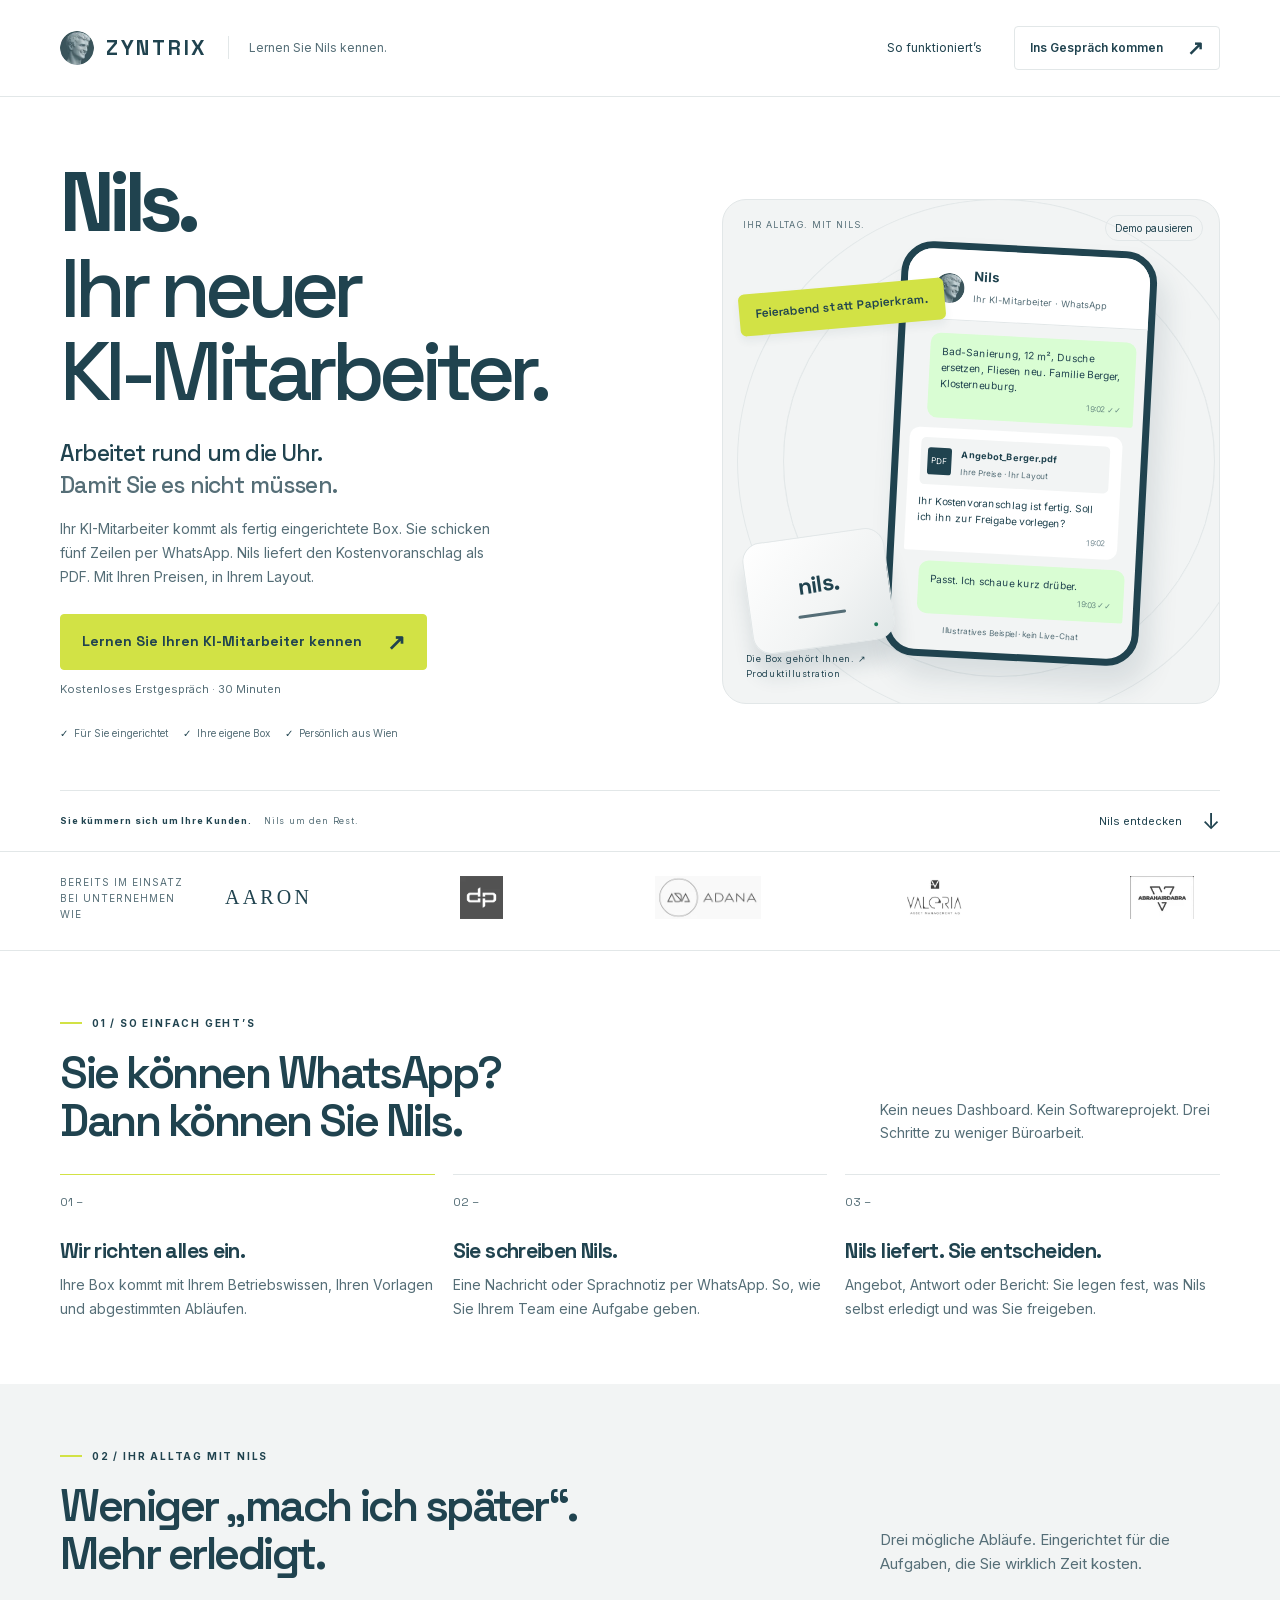
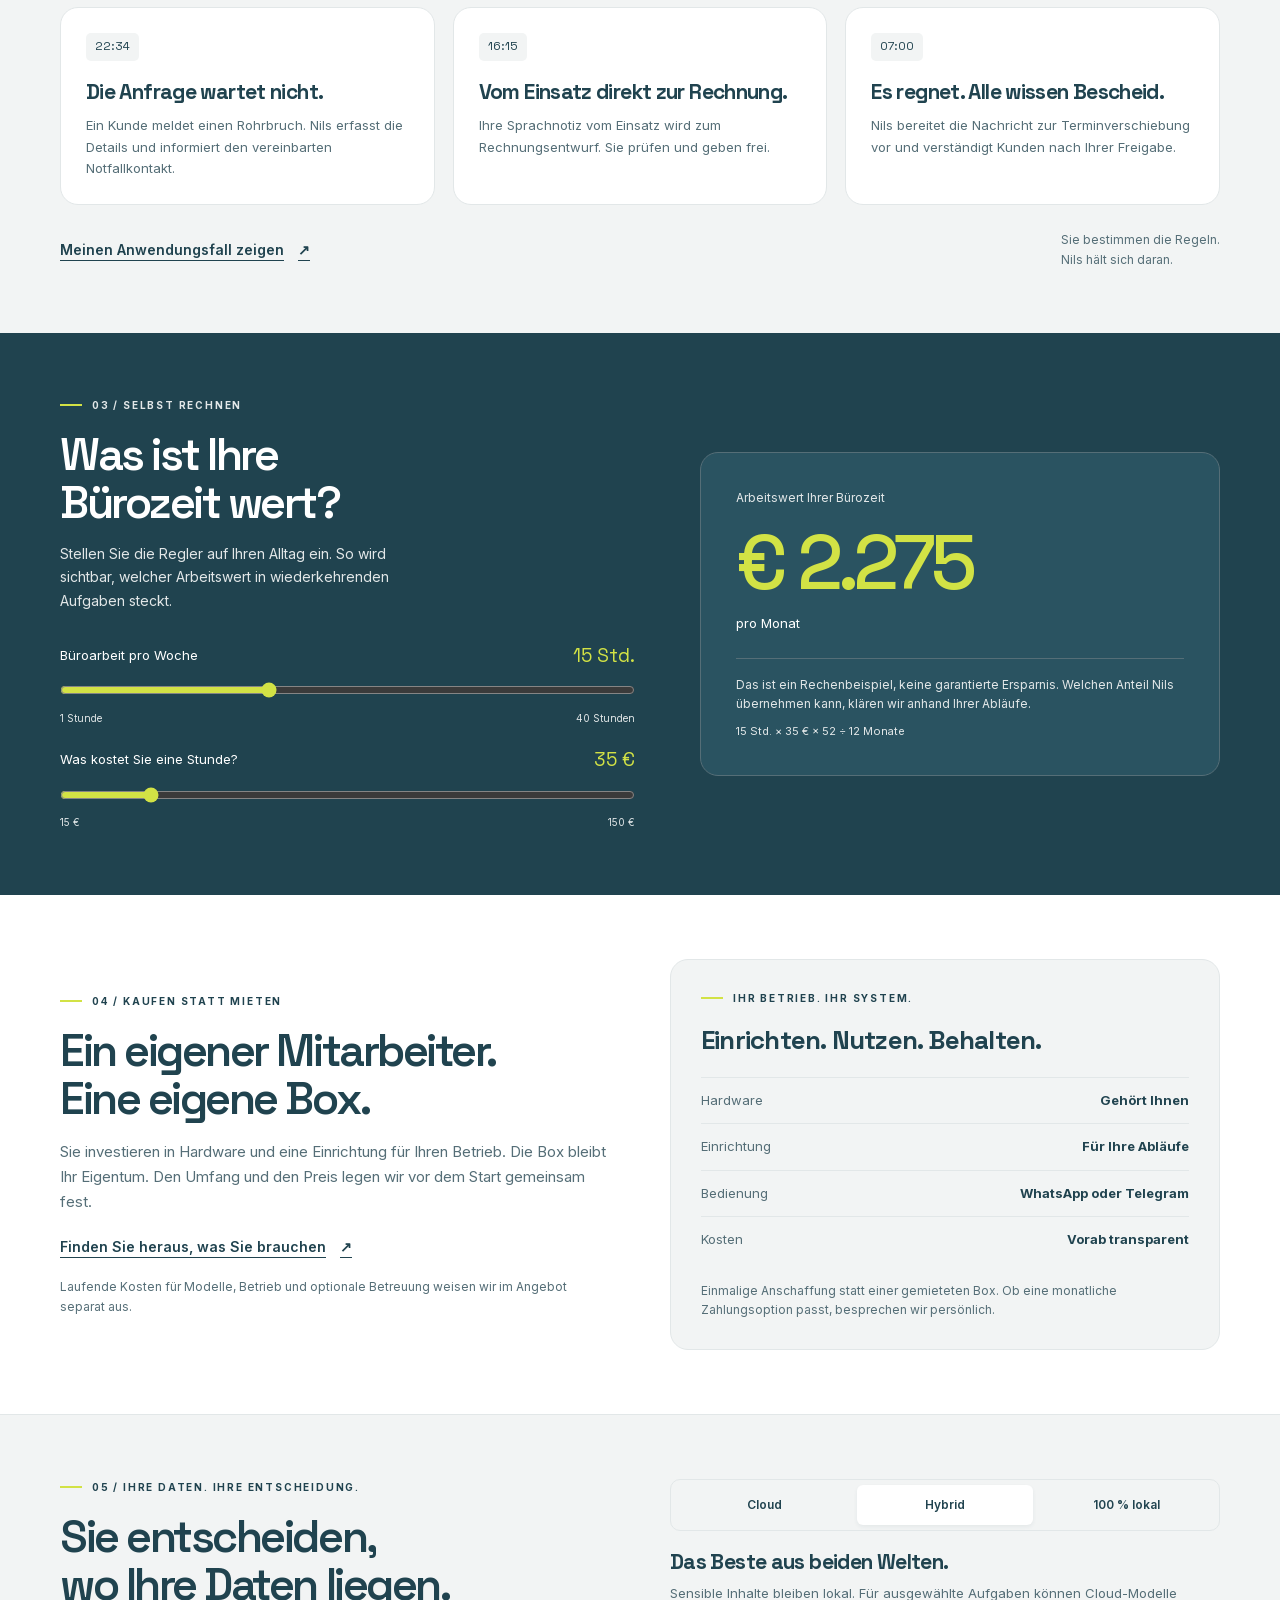
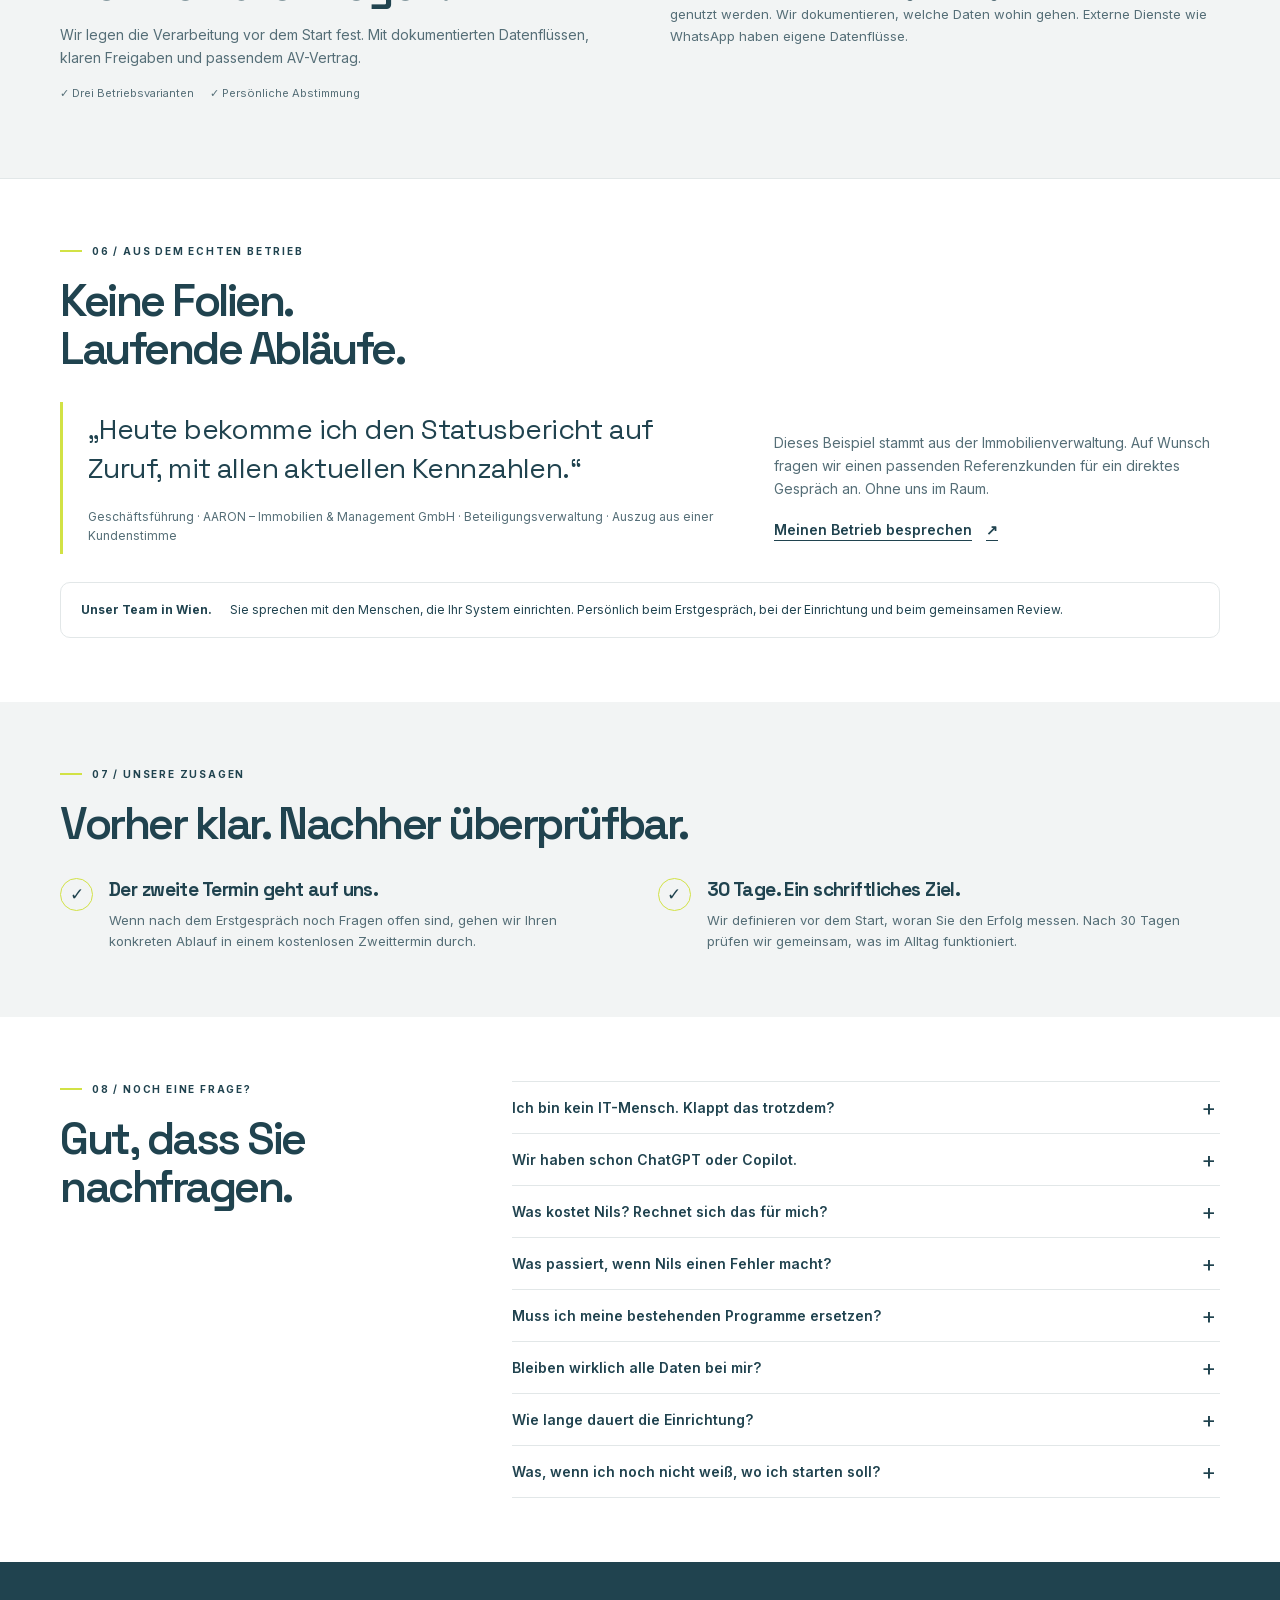
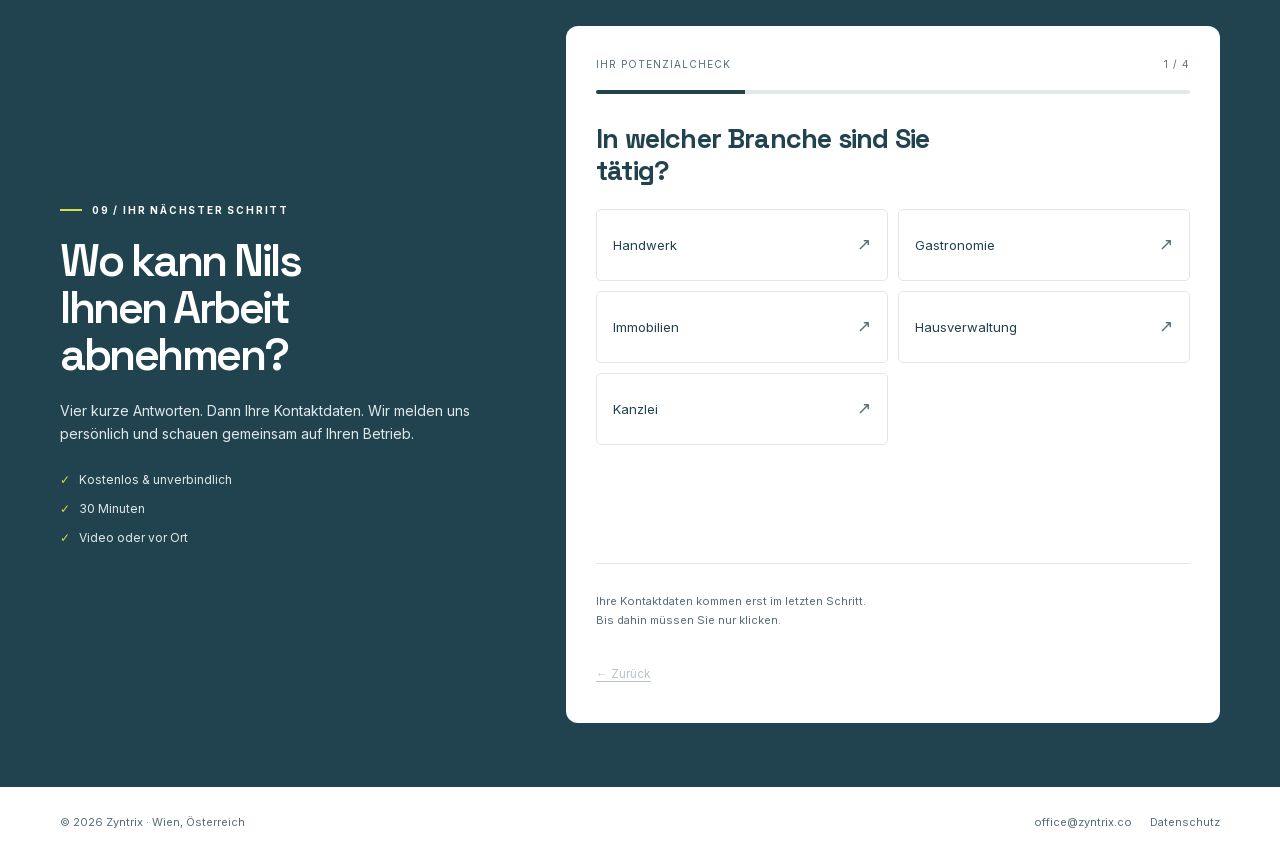
==== commit b11502eb: "danke.html auf CI der Startseite umgestellt, Anpassungen index.html, launch.json Co-Authored-By: Cla" ====
--- a/index.html
+++ b/index.html
@@ -80,7 +80,7 @@
     .check-card>[hidden]{display:block!important;visibility:hidden;pointer-events:none}
     .check-card #quiz{display:flex;flex-direction:column}.check-card #quiz[hidden]{display:flex!important}.check-card #question-title{min-height:66px;margin:9px 0 20px;font-size:27px;line-height:1.2;max-width:400px}.check-card #result-title{min-height:66px;font-size:27px;line-height:1.2;margin-bottom:10px;max-width:410px}
     .progress-head{font-size:10px;margin-bottom:17px}.progress-track{height:4px;margin-bottom:20px;border-radius:3px;overflow:hidden}.progress-track span{background:var(--ink)}
-    .options{grid-template-columns:1fr 1fr;grid-template-rows:repeat(3,72px);gap:10px}.option{padding:15px 16px;border-radius:5px;background:white;border-color:#e2e7e8;font-size:13px;line-height:1.4;display:flex;align-items:center;justify-content:space-between;gap:10px}.option:after{content:'↗';font-size:17px;color:#556e77;flex-shrink:0}.option:hover{background:white;border-color:#e2e7e8}.option:active{background:#f9fbee}.option:focus-visible{background:#f9fbee;outline-offset:2px}.check-card .back{align-self:flex-start;margin-top:20px;padding:5px 0;font-size:12px;color:var(--muted)}.check-hint{margin-top:auto;padding-top:28px;font-size:11px;line-height:1.7;border-top:1px solid var(--line)}
+    .options{grid-template-columns:1fr 1fr;grid-template-rows:repeat(3,72px);gap:10px}.option{padding:15px 16px;border-radius:5px;background:white;border-color:#e2e7e8;font-size:13px;line-height:1.4;display:flex;align-items:center;justify-content:space-between;gap:10px}.option:after{content:'\2197\FE0E';font-size:17px;color:#556e77;flex-shrink:0}.option:hover{background:white;border-color:#e2e7e8}.option:active{background:#f9fbee}.option:focus-visible{background:#f9fbee;outline-offset:2px}.check-card .back{align-self:flex-start;margin-top:20px;padding:5px 0;font-size:12px;color:var(--muted)}.check-hint{margin-top:auto;padding-top:28px;font-size:11px;line-height:1.7;border-top:1px solid var(--line)}
     .summary-tags{display:grid;grid-template-columns:1fr 1fr;grid-template-rows:repeat(2,43px);gap:6px;margin:0 0 17px}.summary-tags span{font-size:10px;display:flex;align-items:center;line-height:1.3;background:#f2f4f4;border-radius:4px;padding:7px 10px}.form-intro{font-size:12px;min-height:40px;margin-bottom:16px}.fields{gap:14px}.field{font-size:11px;gap:6px}.field input{padding:11px 12px;min-height:44px;border-radius:5px}.field input:focus{outline:2px solid #20434f;outline-offset:1px;border-color:transparent}.consent-check{margin:19px 0;font-size:11px}.form-button{min-height:52px;font-size:14px;border-radius:5px}.form-error{min-height:72px;margin-top:12px;line-height:1.55}.form-error[hidden]{display:block!important;visibility:hidden}.form-panel .back{margin-top:0}.thank-you{padding-top:12px}.thank-you h3{font-size:29px;max-width:390px;line-height:1.25}.thank-you p{max-width:400px}.thank-you ol{margin:26px 0}.thank-you li{padding:5px 0}.faq-list details[open]{border-color:#d2e245}.faq-list details[open] summary{color:#20434f}
     @media(hover:hover){.option:hover{background:#f9fbee;border-color:#d2e245}.header-contact:hover{background:#f2f4f4}}
     @media(max-width:1050px){.brand-product,.brand-divider{display:none}.hero{column-gap:32px}.hero h1{font-size:clamp(56px,calc((100vw - 80px) * .09),72px)}.hero-checks{gap:8px}.hero-copy .hero-promise{font-size:21px}.hero-baseline{gap:7px}.contact-layout{gap:35px}.check-card{padding:24px}.option{padding:12px;font-size:12px}}
@@ -123,7 +123,7 @@
   <a class="skip" href="#inhalt">Zum Inhalt</a>
   <header class="site-header"><div class="header wrap">
     <a class="brand" href="#inhalt" aria-label="Zyntrix, Seitenanfang"><img class="brand-avatar" src="assets/landing2/nils.webp" width="34" height="34" alt="">ZYNTRIX<span class="brand-divider"></span><span class="brand-product">Lernen Sie Nils kennen.</span></a>
-    <nav class="header-links" aria-label="Seitennavigation"><a href="#so-funktionierts">So funktioniert’s</a><a class="header-contact" href="#potenzialcheck">Ins Gespräch kommen <span aria-hidden="true">↗</span></a></nav>
+    <nav class="header-links" aria-label="Seitennavigation"><a href="#so-funktionierts">So funktioniert’s</a><a class="header-contact" href="#potenzialcheck">Ins Gespräch kommen <span aria-hidden="true">↗&#xFE0E;</span></a></nav>
   </div></header>
   <main id="inhalt">
     <section class="hero wrap" aria-labelledby="hero-title">
@@ -131,41 +131,41 @@
         <h1 id="hero-title"><span class="hero-name">Nils.</span><span>Ihr neuer<br>KI-Mitarbeiter.</span></h1>
         <p class="hero-promise">Arbeitet rund um die Uhr.<br><span>Damit Sie es nicht müssen.</span></p>
         <p id="hero-description">Anfragen beantworten. Angebote vorbereiten. Abläufe erledigen. Nils kennt Ihren Betrieb und übernimmt die Aufgaben, die Ihnen Zeit nehmen. Sie sagen ihm einfach, was zu tun ist.</p>
-        <div class="hero-actions"><a class="button" href="#potenzialcheck">Lernen Sie Ihren KI-Mitarbeiter kennen <span class="arrow" aria-hidden="true">↗</span></a><span class="small muted">Kostenloses Erstgespräch · 30 Minuten</span></div>
+        <div class="hero-actions"><a class="button" href="#potenzialcheck">Lernen Sie Ihren KI-Mitarbeiter kennen <span class="arrow" aria-hidden="true">↗&#xFE0E;</span></a><span class="small muted">Kostenloses Erstgespräch · 30 Minuten</span></div>
         <div class="hero-checks"><span>Für Sie eingerichtet</span><span>Ihre eigene Box</span><span>Persönlich aus Wien</span></div>
       </div>
       <div class="hero-visual" role="group" aria-label="Illustration der KI-Box und eines beispielhaften Chats">
         <span class="visual-label">Ihr Alltag. Mit Nils.</span><button type="button" class="demo-control" id="demo-toggle" aria-pressed="false">Demo pausieren</button><div class="hero-sticker" id="hero-sticker">Feierabend statt Papierkram.</div>
-        <div class="phone"><div class="phone-top"><span aria-hidden="true">‹</span><img src="assets/landing2/nils.webp" width="30" height="30" alt=""><div><strong>Nils</strong><small id="chat-channel">Ihr KI-Mitarbeiter · WhatsApp</small></div></div><div class="chat"><div class="bubble out"><span id="demo-request">Bad-Sanierung, 12 m², Dusche ersetzen, Fliesen neu. Familie Berger, Klosterneuburg.</span><time>19:02 ✓✓</time></div><div class="bubble reply"><div class="file"><span class="file-icon" id="demo-file-type">PDF</span><div><b id="demo-file">Angebot_Berger.pdf</b><br><small id="demo-file-detail">Ihre Preise · Ihr Layout</small></div></div><span id="demo-response">Ihr Kostenvoranschlag ist fertig. Soll ich ihn zur Freigabe vorlegen?</span><time>19:02</time></div><div class="bubble out approval"><span>Passt. Ich schaue kurz drüber. 👍</span><time>19:03 ✓✓</time></div><div class="demo-note">Illustratives Beispiel · kein Live-Chat</div></div></div>
-        <div class="box-device" aria-label="Schematische Darstellung der Nils-Box"><b>nils.</b><span class="slot"></span><i></i></div><span class="product-label">DIE BOX GEHÖRT IHNEN. <span aria-hidden="true">↗</span><br>Produktillustration</span>
+        <div class="phone"><div class="phone-top"><span aria-hidden="true">‹</span><img src="assets/landing2/nils.webp" width="30" height="30" alt=""><div><strong>Nils</strong><small id="chat-channel">Ihr KI-Mitarbeiter · WhatsApp</small></div></div><div class="chat"><div class="bubble out"><span id="demo-request">Bad-Sanierung, 12 m², Dusche ersetzen, Fliesen neu. Familie Berger, Klosterneuburg.</span><time>19:02 ✓✓</time></div><div class="bubble reply"><div class="file"><span class="file-icon" id="demo-file-type">PDF</span><div><b id="demo-file">Angebot_Berger.pdf</b><br><small id="demo-file-detail">Ihre Preise · Ihr Layout</small></div></div><span id="demo-response">Ihr Kostenvoranschlag ist fertig. Soll ich ihn zur Freigabe vorlegen?</span><time>19:02</time></div><div class="bubble out approval"><span>Passt. Ich schaue kurz drüber.</span><time>19:03 ✓✓</time></div><div class="demo-note">Illustratives Beispiel · kein Live-Chat</div></div></div>
+        <div class="box-device" aria-label="Schematische Darstellung der Nils-Box"><b>nils.</b><span class="slot"></span><i></i></div><span class="product-label">Die Box gehört Ihnen. <span aria-hidden="true">↗&#xFE0E;</span><br>Produktillustration</span>
       </div>
-      <div class="hero-baseline"><span>SIE MACHEN IHR DING.</span><span>NILS KÜMMERT SICH UM DEN REST.</span><a href="#so-funktionierts" aria-label="So funktioniert Nils">Nils entdecken <span aria-hidden="true">↓</span></a></div>
+      <div class="hero-baseline"><span>Sie kümmern sich um Ihre Kunden.</span><span>Nils um den Rest.</span><a href="#so-funktionierts" aria-label="So funktioniert Nils">Nils entdecken <span aria-hidden="true">↓</span></a></div>
     </section>
     <section class="trust" aria-label="Bestehende Kunden"><div class="wrap trust-inner"><p class="trust-label">Bereits im Einsatz<br>bei Unternehmen wie</p><div class="logos"><span class="aaron" aria-label="AARON">AARON</span><img class="logo" src="assets/landing2/logo-dp-real.webp" alt="D&P" width="116" height="43"><img class="logo" src="assets/landing2/logo-adana-real.webp" alt="ADANA" width="116" height="43"><img class="logo" src="assets/landing2/logo-valeria-real.webp" alt="Valeria" width="116" height="43"><img class="logo" src="assets/landing2/logo-abrahairdabra.webp" alt="Abrahairdabra" width="116" height="43"></div></div></section>
-    <section id="so-funktionierts" class="section steps" aria-labelledby="steps-title"><div class="wrap"><div class="section-top"><div><div class="eyebrow">01 / So einfach geht's</div><h2 id="steps-title">Sie können WhatsApp?<br>Dann können Sie Nils.</h2></div><p id="steps-description">Kein neues Dashboard. Kein Softwareprojekt. Drei Schritte zu weniger Büroarbeit.</p></div><div class="grid3"><article class="step-card"><span class="number">01 —</span><h3>Wir richten alles ein.</h3><p>Ihre Box kommt mit Ihrem Betriebswissen, Ihren Vorlagen und abgestimmten Abläufen.</p></article><article class="step-card"><span class="number">02 —</span><h3 id="step-chat-title">Sie schreiben Nils.</h3><p id="step-chat-copy">Eine Nachricht oder Sprachnotiz per WhatsApp. So, wie Sie Ihrem Team eine Aufgabe geben.</p></article><article class="step-card"><span class="number">03 —</span><h3>Nils liefert. Sie entscheiden.</h3><p>Angebot, Antwort oder Bericht: Sie legen fest, was Nils selbst erledigt und was Sie freigeben.</p></article></div></div></section>
-    <section id="beispiele" class="section scenes" aria-labelledby="scenes-title"><div class="wrap"><div class="section-top"><div><div class="eyebrow">02 / Ihr Alltag mit Nils</div><h2 id="scenes-title">Weniger „mach ich später“.<br>Mehr erledigt.</h2></div><p>Drei mögliche Abläufe. Eingerichtet für die Aufgaben, die Sie wirklich Zeit kosten.</p></div><div class="grid3" id="scene-cards"><article class="card scene"><span class="scene-time">22:34</span><h3>Die Anfrage wartet nicht.</h3><p>Ein Kunde meldet einen Rohrbruch. Nils erfasst die Details und informiert den vereinbarten Notfallkontakt.</p></article><article class="card scene"><span class="scene-time">16:15</span><h3>Gesagt. Als Rechnung vorbereitet.</h3><p>Ihre Sprachnotiz vom Einsatz wird zum Rechnungsentwurf. Sie prüfen und geben frei.</p></article><article class="card scene"><span class="scene-time">07:00</span><h3>Es regnet. Alle wissen Bescheid.</h3><p>Nils bereitet die Nachricht zur Terminverschiebung vor und verständigt Kunden nach Ihrer Freigabe.</p></article></div><div class="section-bottom"><a class="text-link" href="#potenzialcheck">Meinen Anwendungsfall zeigen <span aria-hidden="true">↗</span></a><span class="small">Sie bestimmen die Regeln.<br>Nils hält sich daran.</span></div></div></section>
+    <section id="so-funktionierts" class="section steps" aria-labelledby="steps-title"><div class="wrap"><div class="section-top"><div><div class="eyebrow">01 / So einfach geht’s</div><h2 id="steps-title">Sie können WhatsApp?<br>Dann können Sie Nils.</h2></div><p id="steps-description">Kein neues Dashboard. Kein Softwareprojekt. Drei Schritte zu weniger Büroarbeit.</p></div><div class="grid3"><article class="step-card"><span class="number">01 –</span><h3>Wir richten alles ein.</h3><p>Ihre Box kommt mit Ihrem Betriebswissen, Ihren Vorlagen und abgestimmten Abläufen.</p></article><article class="step-card"><span class="number">02 –</span><h3 id="step-chat-title">Sie schreiben Nils.</h3><p id="step-chat-copy">Eine Nachricht oder Sprachnotiz per WhatsApp. So, wie Sie Ihrem Team eine Aufgabe geben.</p></article><article class="step-card"><span class="number">03 –</span><h3>Nils liefert. Sie entscheiden.</h3><p>Angebot, Antwort oder Bericht: Sie legen fest, was Nils selbst erledigt und was Sie freigeben.</p></article></div></div></section>
+    <section id="beispiele" class="section scenes" aria-labelledby="scenes-title"><div class="wrap"><div class="section-top"><div><div class="eyebrow">02 / Ihr Alltag mit Nils</div><h2 id="scenes-title">Weniger „mach ich später“.<br>Mehr erledigt.</h2></div><p>Drei mögliche Abläufe. Eingerichtet für die Aufgaben, die Sie wirklich Zeit kosten.</p></div><div class="grid3" id="scene-cards"><article class="card scene"><span class="scene-time">22:34</span><h3>Die Anfrage wartet nicht.</h3><p>Ein Kunde meldet einen Rohrbruch. Nils erfasst die Details und informiert den vereinbarten Notfallkontakt.</p></article><article class="card scene"><span class="scene-time">16:15</span><h3>Vom Einsatz direkt zur Rechnung.</h3><p>Ihre Sprachnotiz vom Einsatz wird zum Rechnungsentwurf. Sie prüfen und geben frei.</p></article><article class="card scene"><span class="scene-time">07:00</span><h3>Es regnet. Alle wissen Bescheid.</h3><p>Nils bereitet die Nachricht zur Terminverschiebung vor und verständigt Kunden nach Ihrer Freigabe.</p></article></div><div class="section-bottom"><a class="text-link" href="#potenzialcheck">Meinen Anwendungsfall zeigen <span aria-hidden="true">↗&#xFE0E;</span></a><span class="small">Sie bestimmen die Regeln.<br>Nils hält sich daran.</span></div></div></section>
     <section id="rechner" class="section roi" aria-labelledby="roi-title"><div class="wrap roi-layout"><div><div class="eyebrow">03 / Selbst rechnen</div><h2 id="roi-title">Was ist Ihre<br>Bürozeit wert?</h2><p class="roi-intro">Stellen Sie die Regler auf Ihren Alltag ein. So wird sichtbar, welcher Arbeitswert in wiederkehrenden Aufgaben steckt.</p><div class="ranges"><div><label class="range-label" for="hours">Büroarbeit pro Woche <output id="hours-output" for="hours">15 Std.</output></label><input id="hours" type="range" min="1" max="40" value="15"><div class="range-ends"><span>1 Stunde</span><span>40 Stunden</span></div></div><div><label class="range-label" for="rate">Was kostet Sie eine Stunde? <output id="rate-output" for="rate">35 €</output></label><input id="rate" type="range" min="15" max="150" step="5" value="35"><div class="range-ends"><span>15 €</span><span>150 €</span></div></div></div></div><div class="roi-result"><p class="result-label">Arbeitswert Ihrer Bürozeit</p><div class="roi-amount"><output id="roi-output" for="hours rate">2.275 €</output></div><p class="per-month">pro Monat</p><hr><p class="small">Das ist ein Rechenbeispiel, keine garantierte Ersparnis. Welchen Anteil Nils übernehmen kann, klären wir anhand Ihrer Abläufe.</p><p class="formula" id="roi-formula">15 Std. × 35 € × 52 ÷ 12 Monate</p></div></div></section>
-    <section class="section" aria-labelledby="own-title"><div class="wrap grid2 ownership"><div><div class="eyebrow">04 / Kaufen statt mieten</div><h2 id="own-title">Ein eigener Mitarbeiter.<br>Eine eigene Box.</h2><p>Sie investieren in Hardware und eine Einrichtung für Ihren Betrieb. Die Box bleibt Ihr Eigentum. Den Umfang und den Preis legen wir vor dem Start gemeinsam fest.</p><a class="text-link" href="#potenzialcheck">Finden Sie heraus, was Sie brauchen <span aria-hidden="true">↗</span></a><p class="small">Laufende Kosten für Modelle, Betrieb und optionale Betreuung weisen wir im Angebot separat aus.</p></div><div class="value-card"><div class="eyebrow">Ihr Betrieb. Ihr System.</div><h3>Einrichten. Nutzen. Behalten.</h3><div class="value-row"><span>Hardware</span><strong>Gehört Ihnen</strong></div><div class="value-row"><span>Einrichtung</span><strong>Für Ihre Abläufe</strong></div><div class="value-row"><span>Bedienung</span><strong id="ownership-channel">WhatsApp oder Telegram</strong></div><div class="value-row"><span>Kosten</span><strong>Vorab transparent</strong></div><p class="small">Einmalige Anschaffung statt einer gemieteten Box. Ob eine monatliche Zahlungsoption passt, besprechen wir persönlich.</p></div></div></section>
+    <section class="section" aria-labelledby="own-title"><div class="wrap grid2 ownership"><div><div class="eyebrow">04 / Kaufen statt mieten</div><h2 id="own-title">Ein eigener Mitarbeiter.<br>Eine eigene Box.</h2><p>Sie investieren in Hardware und eine Einrichtung für Ihren Betrieb. Die Box bleibt Ihr Eigentum. Den Umfang und den Preis legen wir vor dem Start gemeinsam fest.</p><a class="text-link" href="#potenzialcheck">Finden Sie heraus, was Sie brauchen <span aria-hidden="true">↗&#xFE0E;</span></a><p class="small">Laufende Kosten für Modelle, Betrieb und optionale Betreuung weisen wir im Angebot separat aus.</p></div><div class="value-card"><div class="eyebrow">Ihr Betrieb. Ihr System.</div><h3>Einrichten. Nutzen. Behalten.</h3><div class="value-row"><span>Hardware</span><strong>Gehört Ihnen</strong></div><div class="value-row"><span>Einrichtung</span><strong>Für Ihre Abläufe</strong></div><div class="value-row"><span>Bedienung</span><strong id="ownership-channel">WhatsApp oder Telegram</strong></div><div class="value-row"><span>Kosten</span><strong>Vorab transparent</strong></div><p class="small">Einmalige Anschaffung statt einer gemieteten Box. Ob eine monatliche Zahlungsoption passt, besprechen wir persönlich.</p></div></div></section>
     <section id="datenschutz" class="section privacy" aria-labelledby="privacy-title"><div class="wrap privacy-layout"><div><div class="eyebrow">05 / Ihre Daten. Ihre Entscheidung.</div><h2 id="privacy-title">Sie entscheiden,<br>wo Ihre Daten liegen.</h2><p class="privacy-intro">Wir legen die Verarbeitung vor dem Start fest. Mit dokumentierten Datenflüssen, klaren Freigaben und passendem AV-Vertrag.</p><div class="privacy-tags"><span>✓ Drei Betriebsvarianten</span><span>✓ Persönliche Abstimmung</span></div></div><div><div class="segmented" role="group" aria-label="Datenschutzvariante wählen"><button type="button" data-privacy="cloud" aria-pressed="false">Cloud</button><button type="button" data-privacy="hybrid" aria-pressed="true">Hybrid</button><button type="button" data-privacy="local" aria-pressed="false">100 % lokal</button></div><div class="privacy-panel" aria-live="polite"><h3 id="privacy-heading">Das Beste aus beiden Welten.</h3><p id="privacy-copy">Sensible Inhalte bleiben lokal. Für ausgewählte Aufgaben können Cloud-Modelle genutzt werden. Wir dokumentieren, welche Daten wohin gehen. Externe Dienste wie WhatsApp haben eigene Datenflüsse.</p></div></div></div></section>
-    <section id="referenzen" class="section" aria-labelledby="proof-title"><div class="wrap"><div class="section-top"><div><div class="eyebrow">06 / Aus dem echten Betrieb</div><h2 id="proof-title">Keine Folien.<br>Laufende Abläufe.</h2></div></div><div class="reference"><blockquote class="quote"><p id="reference-quote">„Heute bekomme ich den Statusbericht auf Zuruf, mit allen aktuellen Kennzahlen.“</p><footer id="reference-source">Geschäftsführung · AARON – Immobilien &amp; Management GmbH<br>Beteiligungsverwaltung · Auszug aus der bestehenden Kundenstimme</footer></blockquote><div><p class="reference-note" id="reference-note">Sie möchten es aus erster Hand hören? Auf Wunsch fragen wir einen passenden Referenzkunden für ein direktes Gespräch an. Ohne uns im Raum.</p><a class="text-link" href="#potenzialcheck">Meinen Betrieb besprechen <span aria-hidden="true">↗</span></a></div></div><div class="team-note"><strong>Ihr Team in Wien.</strong><span>Sie sprechen mit den Menschen, die Ihr System einrichten. Persönlich beim Erstgespräch, bei der Einrichtung und beim gemeinsamen Review.</span></div></div></section>
+    <section id="referenzen" class="section" aria-labelledby="proof-title"><div class="wrap"><div class="section-top"><div><div class="eyebrow">06 / Aus dem echten Betrieb</div><h2 id="proof-title">Keine Folien.<br>Laufende Abläufe.</h2></div></div><div class="reference"><blockquote class="quote"><p id="reference-quote">„Heute bekomme ich den Statusbericht auf Zuruf, mit allen aktuellen Kennzahlen.“</p><footer id="reference-source">Geschäftsführung · AARON – Immobilien &amp; Management GmbH<br>Beteiligungsverwaltung · Auszug aus einer Kundenstimme</footer></blockquote><div><p class="reference-note" id="reference-note">Sie möchten es aus erster Hand hören? Auf Wunsch fragen wir einen passenden Referenzkunden für ein direktes Gespräch an. Ohne uns im Raum.</p><a class="text-link" href="#potenzialcheck">Meinen Betrieb besprechen <span aria-hidden="true">↗&#xFE0E;</span></a></div></div><div class="team-note"><strong>Unser Team in Wien.</strong><span>Sie sprechen mit den Menschen, die Ihr System einrichten. Persönlich beim Erstgespräch, bei der Einrichtung und beim gemeinsamen Review.</span></div></div></section>
     <section class="section promises" aria-labelledby="promises-title"><div class="wrap"><div class="section-top"><div><div class="eyebrow">07 / Unsere Zusagen</div><h2 id="promises-title">Vorher klar. Nachher überprüfbar.</h2></div></div><div class="promise-grid"><article class="promise"><span class="checkmark" aria-hidden="true">✓</span><div><h3>Der zweite Termin geht auf uns.</h3><p>Wenn nach dem Erstgespräch noch Fragen offen sind, gehen wir Ihren konkreten Ablauf in einem kostenlosen Zweittermin durch.</p></div></article><article class="promise"><span class="checkmark" aria-hidden="true">✓</span><div><h3>30 Tage. Ein schriftliches Ziel.</h3><p>Wir definieren vor dem Start, woran Sie den Erfolg messen. Nach 30 Tagen prüfen wir gemeinsam, was im Alltag funktioniert.</p></div></article></div></div></section>
     <section id="faq" class="section" aria-labelledby="faq-title"><div class="wrap faq-layout"><div><div class="eyebrow">08 / Noch eine Frage?</div><h2 id="faq-title">Gut, dass Sie<br>nachfragen.</h2></div><div class="faq-list"><details name="nils-faq"><summary>Ich bin kein IT-Mensch. Klappt das trotzdem?</summary><p>Sie geben Aufgaben in normaler Sprache. Wir richten Nils ein, zeigen Ihnen die Bedienung und üben mit echten Abläufen aus Ihrem Betrieb. Im lokalen Safe-Betrieb nutzen wir einen passenden internen Zugang.</p></details><details name="nils-faq"><summary>Wir haben schon ChatGPT oder Copilot.</summary><p>Wenn Ihr Team damit gut arbeitet, ist das eine gute Basis. Nils ist dann interessant, wenn Aufgaben mit Ihrem Betriebswissen, Ihren Vorlagen und Ihren Systemen wiederkehrend erledigt werden sollen. Im Gespräch klären wir ehrlich, ob das für Sie einen Mehrwert hat.</p></details><details name="nils-faq"><summary>Was kostet Nils? Rechnet sich das für mich?</summary><p>Der Preis hängt von Einrichtung, Abläufen und Anbindungen ab. Sie bekommen vor dem Start ein Angebot mit Anschaffung und laufenden Kosten. Der Rechner oben zeigt den Arbeitswert Ihrer Bürozeit; den tatsächlich entlastbaren Anteil prüfen wir gemeinsam.</p></details><details name="nils-faq"><summary>Was passiert, wenn Nils einen Fehler macht?</summary><p>KI kann Fehler machen. Deshalb richten wir Freigaben und Grenzen ein. Angebote, Rechnungen und sensible Antworten können zunächst als Entwurf bei Ihnen landen. Sie entscheiden, welche Aufgaben später selbstständig laufen.</p></details><details name="nils-faq"><summary>Muss ich meine bestehenden Programme ersetzen?</summary><p>Wir prüfen die Anbindung Ihrer vorhandenen Programme. Ob und wie das funktioniert, hängt von deren Schnittstellen und Zugriffsrechten ab. Das klären wir vor dem Angebot.</p></details><details name="nils-faq"><summary>Bleiben wirklich alle Daten bei mir?</summary><p>Das hängt von der Variante ab. Vollständig lokale Verarbeitung setzt lokale Modelle und einen internen Zugang voraus. WhatsApp ist ein externer Dienst und gehört nicht zu einem vollständig lokalen Datenweg.</p></details><details name="nils-faq"><summary>Wie lange dauert die Einrichtung?</summary><p>Wir planen den Start in 30 Tagen mit fünf abgestimmten Terminen. Umfang, benötigte Zugänge und Ihre Mitwirkung halten wir vorab fest. Bei komplexen Anbindungen besprechen wir den Zeitplan individuell.</p></details><details name="nils-faq"><summary>Was, wenn ich noch nicht weiß, wo ich starten soll?</summary><p>Genau dafür ist das kostenlose Erstgespräch da. Der kurze Check hilft uns, die richtigen Fragen zu stellen. Bringen Sie einen Ablauf mit, der Sie regelmäßig Zeit kostet.</p></details></div></div></section>
     <section class="section contact" id="potenzialcheck" aria-labelledby="contact-title"><div class="wrap contact-layout"><div class="contact-copy"><div class="eyebrow">09 / Ihr nächster Schritt</div><h2 id="contact-title">Wo kann Nils<br>Ihnen Arbeit abnehmen?</h2><p>Vier kurze Antworten. Dann Ihre Kontaktdaten. Wir melden uns persönlich und schauen gemeinsam auf Ihren Betrieb.</p><div class="contact-points"><span>Kostenlos &amp; unverbindlich</span><span>30 Minuten</span><span>Video oder vor Ort</span></div><noscript><p class="no-js">Für den interaktiven Check bitte JavaScript aktivieren. Sie erreichen uns auch direkt unter <a href="mailto:office@zyntrix.co">office@zyntrix.co</a>.</p></noscript></div><div class="check-card"><div id="quiz"><div class="progress-head"><span>Ihr Potenzialcheck</span><span id="step-count">1 / 4</span></div><div class="progress-track" role="progressbar" aria-label="Fortschritt im Potenzialcheck" aria-valuemin="0" aria-valuemax="4" aria-valuenow="0"><span id="progress-fill" style="width:25%"></span></div><h3 id="question-title" tabindex="-1">In welcher Branche sind Sie tätig?</h3><div class="options" id="quiz-options"></div><button class="back" type="button" id="quiz-back" disabled>← Zurück</button><p class="check-hint">Ihre Kontaktdaten kommen erst im letzten Schritt.<br>Bis dahin müssen Sie nur klicken.</p></div>
-    <div id="form-panel" hidden><div class="progress-head"><span>Ihr Ergebnis</span><span>Check abgeschlossen ✓</span></div><h3 id="result-title" tabindex="-1">Lernen wir Ihren Betrieb kennen.</h3><p class="form-intro">Ihr Check ist fertig. Hinterlassen Sie Ihre Kontaktdaten – wir melden uns persönlich bei Ihnen.</p><div class="summary-tags" id="check-summary"></div><form id="lead-form"><input type="hidden" name="access_key" value="818d8a76-eb2a-446d-998b-7d0798c309ad"><input type="hidden" name="subject" value="Neue Anfrage über zyntrix.co"><input type="hidden" name="from_name" value="Zyntrix Website"><div class="honeypot" aria-hidden="true"><label>Dieses Feld leer lassen<input name="botcheck" type="text" tabindex="-1" autocomplete="off"></label></div><div class="fields"><label class="field" for="lead-name">Ihr Name<input id="lead-name" name="name" autocomplete="name" required maxlength="100"></label><label class="field" for="lead-company">Firma<input id="lead-company" name="firma" autocomplete="organization" required maxlength="150"></label><label class="field field-email" for="lead-email">E-Mail<input id="lead-email" name="email" type="email" autocomplete="email" required maxlength="150"></label><div class="field field-phone"><label for="lead-phone">Telefon</label><div class="phone-row"><select id="lead-vorwahl" name="vorwahl" aria-label="Ländervorwahl"><option value="+43" selected>AT +43</option><option value="+49">DE +49</option><option value="+41">CH +41</option><option value="+39">IT +39</option><option value="">Andere</option></select><input id="lead-phone" name="telefon" type="tel" autocomplete="tel" placeholder="664 1234567" required maxlength="40"></div></div></div><label class="consent-check"><input name="dsgvo" type="checkbox" required value="Kontaktaufnahme zugestimmt"><span>Sie dürfen mich zu meiner Anfrage kontaktieren. Hinweise zur Verarbeitung finden Sie unter <a href="#privacy-dialog" data-dialog="privacy-dialog">Datenschutz</a>.</span></label><button class="button form-button" type="submit" id="submit-button">Kostenloses Erstgespräch anfragen <span aria-hidden="true">↗</span></button><p class="form-error" id="form-error" role="alert" hidden></p></form><button class="back" id="edit-check" type="button">← Antworten ändern</button></div>
-    <div class="thank-you" id="thank-you" hidden><div class="thanks-mark" aria-hidden="true">✓</div><h3 id="thanks-title" tabindex="-1">Vielen Dank! Ihre Anfrage ist angekommen.</h3><p>Wir melden uns persönlich bei Ihnen, um einen passenden Termin zu vereinbaren.</p><ol><li>Wir sehen uns Ihre Antworten an.</li><li>Wir besprechen einen Ablauf aus Ihrem Betrieb.</li><li>Sie erfahren, ob und wie Nils helfen kann.</li></ol><p class="small">Sie müssen nichts vorbereiten. Ein Beispiel aus Ihrem Arbeitsalltag reicht.</p><a class="text-link" href="mailto:office@zyntrix.co">Eine Frage ergänzen ↗</a></div></div></div></section>
+    <div id="form-panel" hidden><div class="progress-head"><span>Ihr Ergebnis</span><span>Check abgeschlossen ✓</span></div><h3 id="result-title" tabindex="-1">Lernen wir Ihren Betrieb kennen.</h3><p class="form-intro">Ihr Check ist fertig. Hinterlassen Sie Ihre Kontaktdaten – wir melden uns persönlich bei Ihnen.</p><div class="summary-tags" id="check-summary"></div><form id="lead-form"><input type="hidden" name="access_key" value="818d8a76-eb2a-446d-998b-7d0798c309ad"><input type="hidden" name="subject" value="Neue Anfrage über zyntrix.co"><input type="hidden" name="from_name" value="Zyntrix Website"><div class="honeypot" aria-hidden="true"><label>Dieses Feld leer lassen<input name="botcheck" type="text" tabindex="-1" autocomplete="off"></label></div><div class="fields"><label class="field" for="lead-name">Ihr Name<input id="lead-name" name="name" autocomplete="name" required maxlength="100"></label><label class="field" for="lead-company">Firma<input id="lead-company" name="firma" autocomplete="organization" required maxlength="150"></label><label class="field field-email" for="lead-email">E-Mail<input id="lead-email" name="email" type="email" autocomplete="email" required maxlength="150"></label><div class="field field-phone"><label for="lead-phone">Telefon</label><div class="phone-row"><select id="lead-vorwahl" name="vorwahl" aria-label="Ländervorwahl"><option value="+43" selected>AT +43</option><option value="+49">DE +49</option><option value="+41">CH +41</option><option value="+39">IT +39</option><option value="">Andere</option></select><input id="lead-phone" name="telefon" type="tel" autocomplete="tel" placeholder="664 1234567" required maxlength="40"></div></div></div><label class="consent-check"><input name="dsgvo" type="checkbox" required value="Kontaktaufnahme zugestimmt"><span>Sie dürfen mich zu meiner Anfrage kontaktieren. Hinweise zur Verarbeitung finden Sie unter <a href="#privacy-dialog" data-dialog="privacy-dialog">Datenschutz</a>.</span></label><button class="button form-button" type="submit" id="submit-button">Kostenloses Erstgespräch anfragen <span aria-hidden="true">↗&#xFE0E;</span></button><p class="form-error" id="form-error" role="alert" hidden></p></form><button class="back" id="edit-check" type="button">← Antworten ändern</button></div>
+    <div class="thank-you" id="thank-you" hidden><div class="thanks-mark" aria-hidden="true">✓</div><h3 id="thanks-title" tabindex="-1">Vielen Dank! Ihre Anfrage ist angekommen.</h3><p>Wir melden uns persönlich bei Ihnen, um einen passenden Termin zu vereinbaren.</p><ol><li>Wir sehen uns Ihre Antworten an.</li><li>Wir besprechen einen Ablauf aus Ihrem Betrieb.</li><li>Sie erfahren, ob und wie Nils helfen kann.</li></ol><p class="small">Sie müssen nichts vorbereiten. Ein Beispiel aus Ihrem Arbeitsalltag reicht.</p><a class="text-link" href="mailto:office@zyntrix.co">Eine Frage ergänzen ↗&#xFE0E;</a></div></div></div></section>
   </main>
   <footer class="footer wrap"><span>© 2026 Zyntrix · Wien, Österreich</span><div class="footer-links"><a href="mailto:office@zyntrix.co">office@zyntrix.co</a><a href="#privacy-dialog" data-dialog="privacy-dialog">Datenschutz</a></div></footer>
-  <div class="sticky" id="sticky-cta"><p><strong>Ihr Abend gehört Ihnen.</strong>Kostenlos &amp; unverbindlich</p><a class="button" href="#potenzialcheck">Potenzial checken <span aria-hidden="true">↗</span></a></div>
-  <dialog id="privacy-dialog" aria-labelledby="legal-title"><button type="button" class="dialog-close" data-close-dialog>Schließen ✕</button><h2 id="legal-title">Ihre Daten auf dieser Seite</h2><p>Kontakt: Zyntrix, Wien, Österreich · <a href="mailto:office@zyntrix.co">office@zyntrix.co</a></p><h3>Ihre Anfrage</h3><p>Wenn Sie das Formular absenden, übermitteln wir Ihre Kontaktdaten, die Antworten im Check und Ihre Rechnerwerte an Web3Forms zur Zustellung per E-Mail. Die Anfrage wird zusätzlich über unseren Cloudflare-Worker an unsere interne Telegram-Gruppe weitergeleitet, damit unser Team Sie kontaktieren kann.</p><h3>Meta-Pixel</h3><p>Diese Seite verwendet das Meta-Pixel von Meta Platforms, um die Wirkung unserer Anzeigen zu messen (Seitenaufruf und abgeschickte Anfrage). Dabei können Meta Geräte- und Nutzungsdaten sowie Cookies verarbeiten. Ihre Formulareingaben selbst werden nicht an Meta übermittelt; Rechner und Check-Antworten gehen erst mit dem Absenden an die genannten Dienste.</p><h3>Fragen und Datenschutzrechte</h3><p>Für Fragen zur Verarbeitung, Auskunft, Berichtigung oder Löschung Ihrer Anfrage kontaktieren Sie uns unter <a href="mailto:office@zyntrix.co">office@zyntrix.co</a>.</p><p><a href="https://web3forms.com/privacy" target="_blank" rel="noopener noreferrer">Web3Forms Datenschutz</a> · <a href="https://telegram.org/privacy" target="_blank" rel="noopener noreferrer">Telegram Datenschutz</a> · <a href="https://www.facebook.com/privacy/policy/" target="_blank" rel="noopener noreferrer">Meta Datenschutz</a> · <a href="https://www.cloudflare.com/privacypolicy/" target="_blank" rel="noopener noreferrer">Cloudflare Datenschutz</a></p></dialog>
+  <div class="sticky" id="sticky-cta"><p><strong>Ihr Abend gehört Ihnen.</strong>Kostenlos &amp; unverbindlich</p><a class="button" href="#potenzialcheck">Potenzial checken <span aria-hidden="true">↗&#xFE0E;</span></a></div>
+  <dialog id="privacy-dialog" aria-labelledby="legal-title"><button type="button" class="dialog-close" data-close-dialog>Schließen ✕</button><h2 id="legal-title">Ihre Daten auf dieser Seite</h2><p>Kontakt: Zyntrix, Wien, Österreich · <a href="mailto:office@zyntrix.co">office@zyntrix.co</a></p><h3>Ihre Anfrage</h3><p>Wenn Sie das Formular absenden, übermitteln wir Ihre Kontaktdaten, die Antworten im Check und Ihre Rechnerwerte an Web3Forms zur Zustellung per E-Mail. Zur internen Benachrichtigung unseres Teams wird die Anfrage zusätzlich über Cloudflare weitergeleitet.</p><h3>Meta-Pixel</h3><p>Diese Seite verwendet das Meta-Pixel von Meta Platforms, um die Wirkung unserer Anzeigen zu messen (Seitenaufruf und abgeschickte Anfrage). Dabei können Meta Geräte- und Nutzungsdaten sowie Cookies verarbeiten. Ihre Formulareingaben selbst werden nicht an Meta übermittelt; Rechner und Check-Antworten gehen erst mit dem Absenden an die genannten Dienste.</p><h3>Fragen und Datenschutzrechte</h3><p>Für Fragen zur Verarbeitung, Auskunft, Berichtigung oder Löschung Ihrer Anfrage kontaktieren Sie uns unter <a href="mailto:office@zyntrix.co">office@zyntrix.co</a>.</p><p><a href="https://web3forms.com/privacy" target="_blank" rel="noopener noreferrer">Web3Forms Datenschutz</a> · <a href="https://www.facebook.com/privacy/policy/" target="_blank" rel="noopener noreferrer">Meta Datenschutz</a> · <a href="https://www.cloudflare.com/privacypolicy/" target="_blank" rel="noopener noreferrer">Cloudflare Datenschutz</a></p></dialog>
   <script>
   'use strict';
   // Startseite zyntrix.co. Nach erfolgreichem Absenden: Telegram-Worker, Lead-Token
   // für danke.html (Meta-Pixel-Lead), dann Weiterleitung. Siehe CLAUDE.md.
   const $ = (id) => document.getElementById(id);
   const BRANCHES = {
-    handwerk: {label:'Handwerk',first:'Sie bauen.',second:'Nils schreibt das Angebot.',description:'Ihr KI-Mitarbeiter kommt als fertig eingerichtete Box. Sie schicken fünf Zeilen per WhatsApp. Nils liefert den Kostenvoranschlag als PDF. Mit Ihren Preisen, in Ihrem Layout.',sticker:'Feierabend statt Papierkram.',request:'Bad-Sanierung, 12 m², Dusche ersetzen, Fliesen neu. Familie Berger, Klosterneuburg.',file:'Angebot_Berger.pdf',type:'PDF',detail:'Ihre Preise · Ihr Layout',response:'Ihr Kostenvoranschlag ist fertig. Soll ich ihn zur Freigabe vorlegen?',scenes:[['22:34','Die Anfrage wartet nicht.','Ein Kunde meldet einen Rohrbruch. Nils erfasst die Details und informiert den vereinbarten Notfallkontakt.'],['16:15','Gesagt. Als Rechnung vorbereitet.','Ihre Sprachnotiz vom Einsatz wird zum Rechnungsentwurf. Sie prüfen und geben frei.'],['07:00','Es regnet. Alle wissen Bescheid.','Nils bereitet die Nachricht zur Terminverschiebung vor und verständigt Kunden nach Ihrer Freigabe.']]},
+    handwerk: {label:'Handwerk',first:'Sie bauen.',second:'Nils schreibt das Angebot.',description:'Ihr KI-Mitarbeiter kommt als fertig eingerichtete Box. Sie schicken fünf Zeilen per WhatsApp. Nils liefert den Kostenvoranschlag als PDF. Mit Ihren Preisen, in Ihrem Layout.',sticker:'Feierabend statt Papierkram.',request:'Bad-Sanierung, 12 m², Dusche ersetzen, Fliesen neu. Familie Berger, Klosterneuburg.',file:'Angebot_Berger.pdf',type:'PDF',detail:'Ihre Preise · Ihr Layout',response:'Ihr Kostenvoranschlag ist fertig. Soll ich ihn zur Freigabe vorlegen?',scenes:[['22:34','Die Anfrage wartet nicht.','Ein Kunde meldet einen Rohrbruch. Nils erfasst die Details und informiert den vereinbarten Notfallkontakt.'],['16:15','Vom Einsatz direkt zur Rechnung.','Ihre Sprachnotiz vom Einsatz wird zum Rechnungsentwurf. Sie prüfen und geben frei.'],['07:00','Es regnet. Alle wissen Bescheid.','Nils bereitet die Nachricht zur Terminverschiebung vor und verständigt Kunden nach Ihrer Freigabe.']]},
     gastro: {label:'Gastronomie',first:'Chef kocht.',second:'Nils macht den Rest.',description:'Ihre Küche läuft. Nils kümmert sich um die Büroarbeit. Als fertig eingerichtete KI-Box bereitet er Antworten, Reservierungen und Beiträge vor. Sie bedienen ihn über WhatsApp.',sticker:'Mehr Zeit für Ihre Gäste.',request:'Neue 2-Sterne-Bewertung: „Essen gut, aber lange gewartet.“ Bitte eine freundliche Antwort vorbereiten.',file:'Antwort auf Bewertung',type:'TXT',detail:'In Ihrem Ton · zur Freigabe',response:'Vielen Dank für Ihren Besuch und das ehrliche Feedback. Die Wartezeit tut uns leid. Wir nehmen das mit ins Team. – Passt der Entwurf so für Sie?',scenes:[['07:00','Das Tagesgericht ist schon online.','Sie schicken das heutige Menü. Nils erstellt einen Beitrag und veröffentlicht ihn nach Ihrer Freigabe.'],['17:30','Ein Tisch. Eine Erinnerung.','Nils erfasst Reservierungsanfragen und erinnert Gäste nach den von Ihnen festgelegten Regeln.'],['23:10','Die letzte Anfrage? Beantwortet.','Öffnungszeiten, Allergene, Gruppenanfragen: Nils antwortet mit Ihrem freigegebenen Betriebswissen.']]},
-    immo: {label:'Immobilien',first:'Wenige Eckdaten.',second:'Ein fertiger Exposé-Entwurf.',description:'Sie schicken die Eckdaten per WhatsApp. Nils bereitet das Exposé für willhaben vor. Ihr KI-Mitarbeiter als fertig eingerichtete Box kennt Ihren Stil und Ihre Abläufe.',sticker:'Mehr Besichtigungen. Weniger Büro.',request:'Neue Wohnung: 85 m², 3 Zimmer, Balkon, 1190 Wien. Bitte ein Exposé vorbereiten.',file:'Expose_1190_Wien.pdf',type:'PDF',detail:'Ihre Eckdaten · Ihr Stil',response:'Der Exposé-Entwurf ist fertig. Fehlende Angaben habe ich markiert. Bitte prüfen Sie die Daten vor der Veröffentlichung.',scenes:[['08:10','Die richtigen Interessenten zuerst.','Nils strukturiert Anfragen nach Ihren Kriterien und bereitet die nächste Antwort vor.'],['11:30','Besichtigung? Abgestimmt.','Terminvorschläge und Erinnerungen laufen nach Ihren Regeln. Sie behalten den Überblick.'],['17:00','Der Eigentümer ist im Bild.','Anfragen und Aktivitäten werden zum Berichtsentwurf. Sie prüfen, Nils bereitet den Versand vor.']]},
+    immo: {label:'Immobilien',first:'Wenige Eckdaten.',second:'Ein Exposé zur Freigabe.',description:'Sie schicken die Eckdaten per WhatsApp. Nils bereitet das Exposé für willhaben vor. Ihr KI-Mitarbeiter als fertig eingerichtete Box kennt Ihren Stil und Ihre Abläufe.',sticker:'Mehr Besichtigungen. Weniger Büro.',request:'Neue Wohnung: 85 m², 3 Zimmer, Balkon, 1190 Wien. Bitte ein Exposé vorbereiten.',file:'Expose_1190_Wien.pdf',type:'PDF',detail:'Ihre Eckdaten · Ihr Stil',response:'Der Exposé-Entwurf ist fertig. Fehlende Angaben habe ich markiert. Bitte prüfen Sie die Daten vor der Veröffentlichung.',scenes:[['08:10','Die richtigen Interessenten zuerst.','Nils strukturiert Anfragen nach Ihren Kriterien und bereitet die nächste Antwort vor.'],['11:30','Besichtigung? Abgestimmt.','Terminvorschläge und Erinnerungen laufen nach Ihren Regeln. Sie behalten den Überblick.'],['17:00','Der Eigentümer ist im Bild.','Anfragen und Aktivitäten werden zum Berichtsentwurf. Sie prüfen, Nils bereitet den Versand vor.']]},
     hausverwaltung: {label:'Hausverwaltung',first:'Mieter schreibt um 23 Uhr.',second:'Sie schlafen durch.',description:'Nils nimmt Meldungen entgegen, erfasst die Details und informiert den richtigen Kontakt. Ihre fertig eingerichtete KI-Box unterstützt die Verwaltung. Auch außerhalb der Bürozeiten.',sticker:'Eine Meldung. Ein klarer Ablauf.',request:'Wasser tropft von der Decke, Stiege 2, Top 14. Was soll ich tun?',file:'Ticket · Wasserschaden',type:'INFO',detail:'Stiege 2 · Top 14',response:'Die Meldung ist erfasst. Ich informiere den hinterlegten Notfallkontakt. Bei akuter Gefahr wenden Sie sich bitte direkt an den Notruf.',scenes:[['23:04','Die erste Antwort steht.','Nils erfasst eine Schadensmeldung und gibt die von Ihnen definierten ersten Hinweise.'],['23:05','Der richtige Kontakt weiß Bescheid.','Je nach Meldung informiert Nils den hinterlegten Hausmeister oder Notfalldienst.'],['08:00','Alle auf demselben Stand.','Statusmeldungen und offene Vorgänge werden für Ihr Team und die Eigentümer zusammengefasst.']]},
     kanzlei: {label:'Kanzlei',first:'KI für Ihre Kanzlei.',second:'Mandantendaten bleiben im Haus.',description:'Zuerst prüfen wir Ihren Einzelfall und die Verschwiegenheitspflichten. Dann richten wir Nils mit lokalen Modellen und internem Zugang ein. Sensible Mandantendaten laufen nicht über WhatsApp.',sticker:'Lokal. Kontrollierbar. Für Sie.',request:'Fasse die freigegebenen internen Vorgaben zur Berichtsvorbereitung zusammen.',file:'Interne Wissensabfrage',type:'LOKAL',detail:'Lokales Modell · interner Zugang',response:'Die Zusammenfassung liegt intern zur Prüfung bereit. Die verwendeten Quellen aus Ihrem freigegebenen Wissensbestand sind beigefügt.',scenes:[['09:00','Einzelfall zuerst.','Wir prüfen Datenflüsse, Verschwiegenheit und erlaubte Aufgaben, bevor wir eine Umsetzung festlegen.'],['11:15','Internes Wissen auf Zuruf.','Nils bereitet Antworten aus freigegebenen internen Unterlagen mit Quellenhinweisen vor.'],['16:30','Berichte besser vorbereiten.','Strukturieren und zusammenfassen im lokalen System. Die fachliche Prüfung bleibt bei Ihnen.']]}
   };
@@ -195,8 +195,8 @@
     const sceneNodes=b.scenes.map(([time,title,copy])=>{const article=document.createElement('article');article.className='card scene';for(const [tag,cls,text] of [['span','scene-time',time],['h3','',title],['p','',copy]]){const node=document.createElement(tag);node.className=cls;node.textContent=text;article.append(node);}return article;});
     $('scene-cards').replaceChildren(...sceneNodes);
     $('reference-quote').textContent=key==='gastro'?'„Nils sieht das gleichzeitig, wir pflegen nichts doppelt. Und die Ausfallquote ist deutlich gesunken.“':'„Heute bekomme ich den Statusbericht auf Zuruf, mit allen aktuellen Kennzahlen.“';
-    $('reference-source').textContent=key==='gastro'?'Geschäftsführung · AHD Abrahairdabra Group GmbH · Beauty & Friseur · Auszug aus der bestehenden Kundenstimme':'Geschäftsführung · AARON – Immobilien & Management GmbH · Beteiligungsverwaltung · Auszug aus der bestehenden Kundenstimme';
-    if(local){$('reference-quote').textContent='„Zyntrix hat uns schwarz auf weiß gezeigt, dass in der Safe-Variante nichts nach außen geht — nachprüfbar, nicht nur behauptet.“';$('reference-source').textContent='Vorstand · Valeria Asset Management AG · Finanzdienstleistung · Auszug aus der bestehenden Kundenstimme';}
+    $('reference-source').textContent=key==='gastro'?'Geschäftsführung · AHD Abrahairdabra Group GmbH · Beauty & Friseur · Auszug aus einer Kundenstimme':'Geschäftsführung · AARON – Immobilien & Management GmbH · Beteiligungsverwaltung · Auszug aus einer Kundenstimme';
+    if(local){$('reference-quote').textContent='„Zyntrix hat uns schwarz auf weiß gezeigt, dass in der Safe-Variante nichts nach außen geht – nachprüfbar, nicht nur behauptet.“';$('reference-source').textContent='Vorstand · Valeria Asset Management AG · Finanzdienstleistung · Auszug aus einer Kundenstimme';}
     $('reference-note').textContent=local?'Diese Kundenstimme stammt aus der Finanzdienstleistung. Für Ihre Kanzlei prüfen wir die Verschwiegenheitspflichten und Datenflüsse im Einzelfall. Einen passenden Referenzkontakt fragen wir auf Wunsch an.':(key==='immo'?'': 'Dieses Beispiel stammt aus '+(key==='gastro'?'Beauty & Friseur':'der Immobilienverwaltung')+'. ')+'Auf Wunsch fragen wir einen passenden Referenzkunden für ein direktes Gespräch an. Ohne uns im Raum.';
     setPrivacy(local?'local':privacyMode);
     document.title='Nils. Ihr neuer Mitarbeiter. | Zyntrix';
@@ -271,7 +271,7 @@
       history.replaceState(null,'',location.pathname+location.search+'#anfrage-erhalten');
       setTimeout(()=>{try{location.assign(THANK_YOU_PAGE);}catch(error){}},THANK_YOU_DELAY);
     }catch(error){$('form-error').textContent=error.name==='TimeoutError'?'Versandstatus unklar. Bitte fragen Sie unter office@zyntrix.co nach.':'Versand fehlgeschlagen. Bitte erneut versuchen oder office@zyntrix.co kontaktieren.';$('form-error').hidden=false;}
-    finally{sending=false;$('submit-button').disabled=false;$('edit-check').disabled=false;$('submit-button').textContent='Kostenloses Erstgespräch anfragen ↗';}
+    finally{sending=false;$('submit-button').disabled=false;$('edit-check').disabled=false;$('submit-button').textContent='Kostenloses Erstgespräch anfragen ↗\uFE0E';}
   });
   document.querySelectorAll('.faq-list details').forEach(item=>item.addEventListener('toggle',()=>{if(item.open)document.querySelectorAll('.faq-list details').forEach(other=>{if(other!==item)other.open=false;});}));
   document.querySelectorAll('[data-dialog]').forEach(link=>link.addEventListener('click',event=>{event.preventDefault();$(link.dataset.dialog).showModal();}));
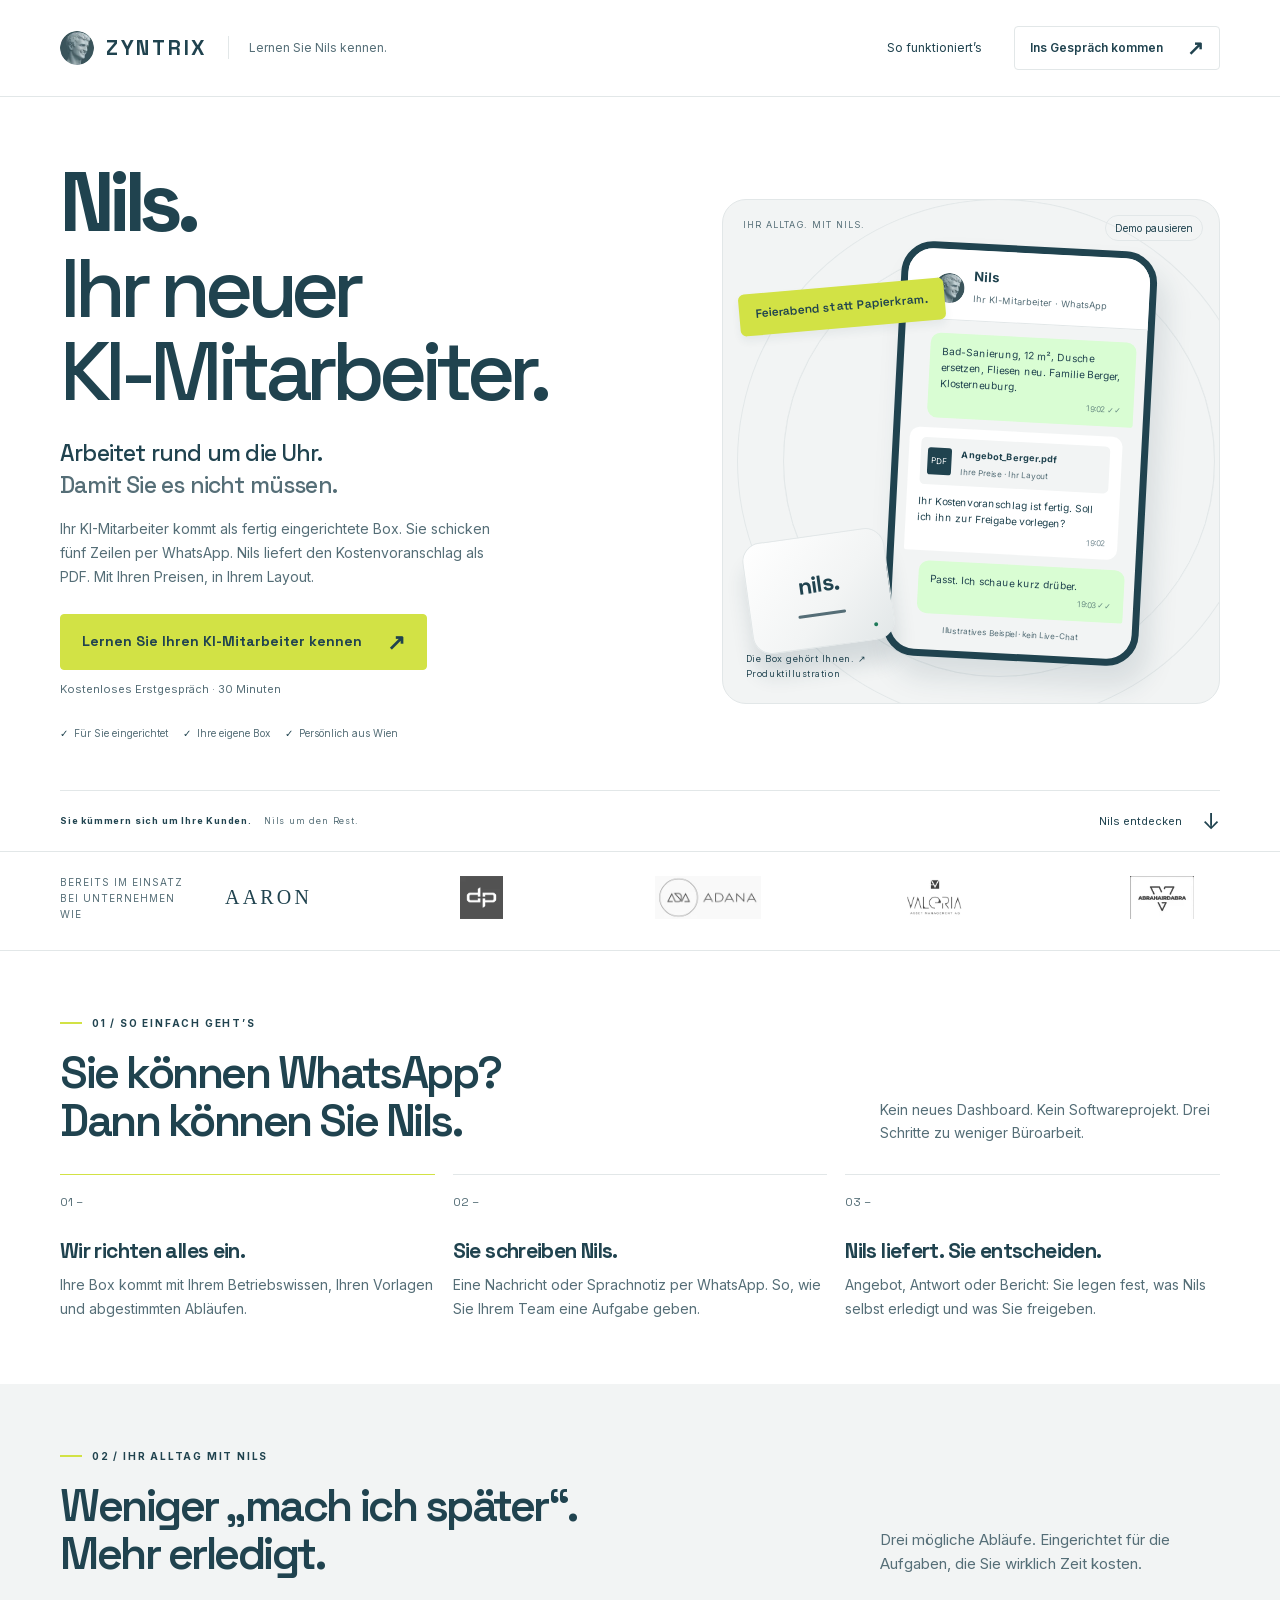
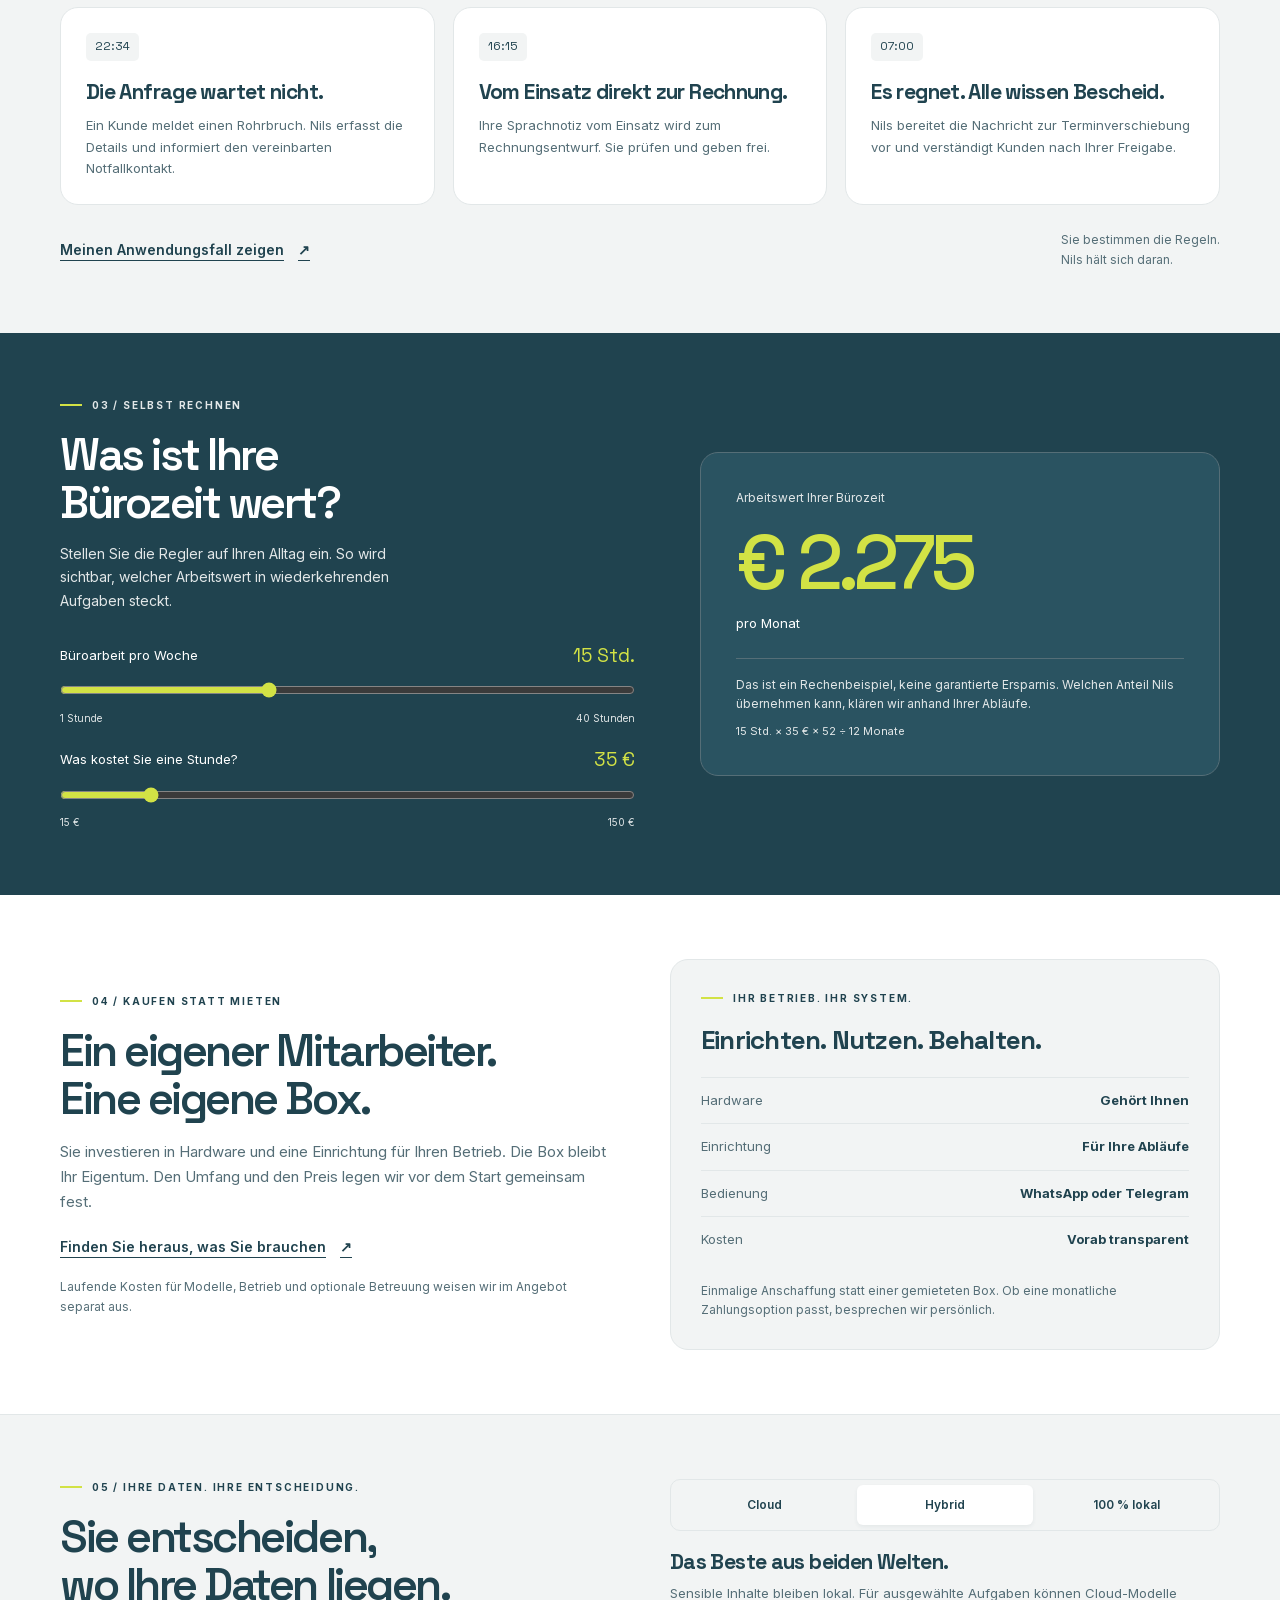
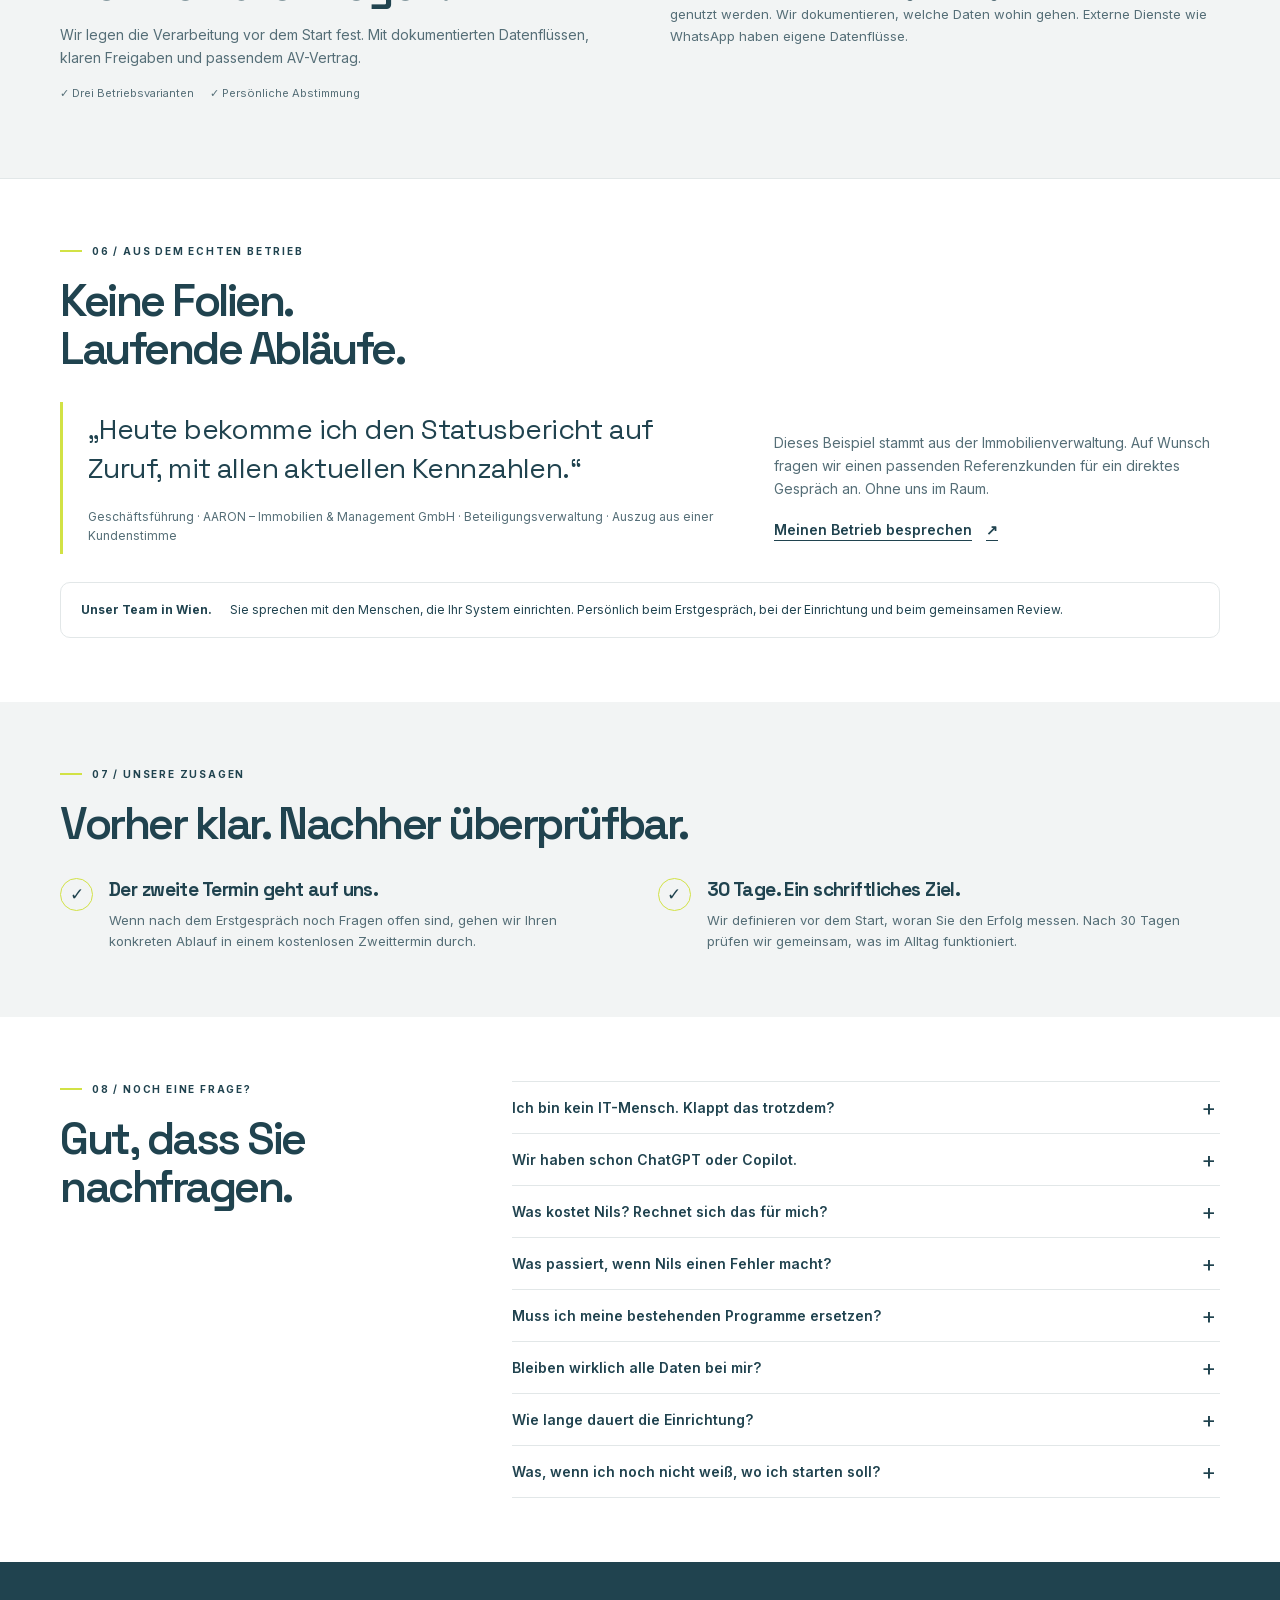
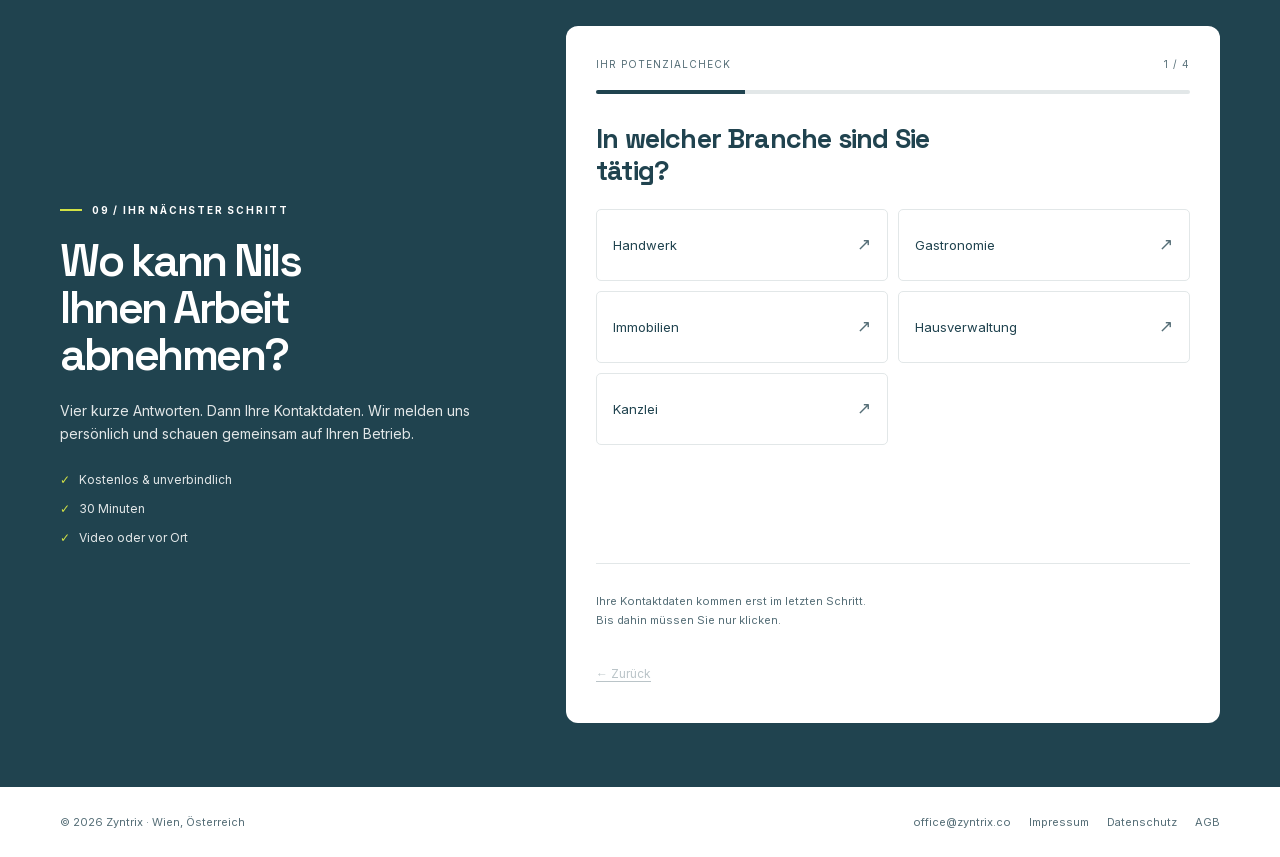
==== commit 4740a622: "Rechtsseiten (Impressum, Datenschutz, AGB) mit site.css, Legacy-Seiten entfernt Co-Authored-By: Clau" ====
--- a/index.html
+++ b/index.html
@@ -2,6 +2,14 @@
 <html lang="de-AT">
 <head>
   <meta charset="utf-8">
+  <!-- Google tag (gtag.js) -->
+  <script async src="https://www.googletagmanager.com/gtag/js?id=G-1M1GFKZNW0"></script>
+  <script>
+    window.dataLayer = window.dataLayer || [];
+    function gtag(){dataLayer.push(arguments);}
+    gtag('js', new Date());
+    gtag('config', 'G-1M1GFKZNW0');
+  </script>
   <meta name="viewport" content="width=device-width,initial-scale=1">
   <meta name="theme-color" content="#20434f">
   <title>Nils. Ihr neuer Mitarbeiter. Rund um die Uhr. | Zyntrix</title>
@@ -154,7 +162,7 @@
     <div id="form-panel" hidden><div class="progress-head"><span>Ihr Ergebnis</span><span>Check abgeschlossen ✓</span></div><h3 id="result-title" tabindex="-1">Lernen wir Ihren Betrieb kennen.</h3><p class="form-intro">Ihr Check ist fertig. Hinterlassen Sie Ihre Kontaktdaten – wir melden uns persönlich bei Ihnen.</p><div class="summary-tags" id="check-summary"></div><form id="lead-form"><input type="hidden" name="access_key" value="818d8a76-eb2a-446d-998b-7d0798c309ad"><input type="hidden" name="subject" value="Neue Anfrage über zyntrix.co"><input type="hidden" name="from_name" value="Zyntrix Website"><div class="honeypot" aria-hidden="true"><label>Dieses Feld leer lassen<input name="botcheck" type="text" tabindex="-1" autocomplete="off"></label></div><div class="fields"><label class="field" for="lead-name">Ihr Name<input id="lead-name" name="name" autocomplete="name" required maxlength="100"></label><label class="field" for="lead-company">Firma<input id="lead-company" name="firma" autocomplete="organization" required maxlength="150"></label><label class="field field-email" for="lead-email">E-Mail<input id="lead-email" name="email" type="email" autocomplete="email" required maxlength="150"></label><div class="field field-phone"><label for="lead-phone">Telefon</label><div class="phone-row"><select id="lead-vorwahl" name="vorwahl" aria-label="Ländervorwahl"><option value="+43" selected>AT +43</option><option value="+49">DE +49</option><option value="+41">CH +41</option><option value="+39">IT +39</option><option value="">Andere</option></select><input id="lead-phone" name="telefon" type="tel" autocomplete="tel" placeholder="664 1234567" required maxlength="40"></div></div></div><label class="consent-check"><input name="dsgvo" type="checkbox" required value="Kontaktaufnahme zugestimmt"><span>Sie dürfen mich zu meiner Anfrage kontaktieren. Hinweise zur Verarbeitung finden Sie unter <a href="#privacy-dialog" data-dialog="privacy-dialog">Datenschutz</a>.</span></label><button class="button form-button" type="submit" id="submit-button">Kostenloses Erstgespräch anfragen <span aria-hidden="true">↗&#xFE0E;</span></button><p class="form-error" id="form-error" role="alert" hidden></p></form><button class="back" id="edit-check" type="button">← Antworten ändern</button></div>
     <div class="thank-you" id="thank-you" hidden><div class="thanks-mark" aria-hidden="true">✓</div><h3 id="thanks-title" tabindex="-1">Vielen Dank! Ihre Anfrage ist angekommen.</h3><p>Wir melden uns persönlich bei Ihnen, um einen passenden Termin zu vereinbaren.</p><ol><li>Wir sehen uns Ihre Antworten an.</li><li>Wir besprechen einen Ablauf aus Ihrem Betrieb.</li><li>Sie erfahren, ob und wie Nils helfen kann.</li></ol><p class="small">Sie müssen nichts vorbereiten. Ein Beispiel aus Ihrem Arbeitsalltag reicht.</p><a class="text-link" href="mailto:office@zyntrix.co">Eine Frage ergänzen ↗&#xFE0E;</a></div></div></div></section>
   </main>
-  <footer class="footer wrap"><span>© 2026 Zyntrix · Wien, Österreich</span><div class="footer-links"><a href="mailto:office@zyntrix.co">office@zyntrix.co</a><a href="#privacy-dialog" data-dialog="privacy-dialog">Datenschutz</a></div></footer>
+  <footer class="footer wrap"><span>© 2026 Zyntrix · Wien, Österreich</span><div class="footer-links"><a href="mailto:office@zyntrix.co">office@zyntrix.co</a><a href="impressum.html">Impressum</a><a href="datenschutz.html">Datenschutz</a><a href="agb.html">AGB</a></div></footer>
   <div class="sticky" id="sticky-cta"><p><strong>Ihr Abend gehört Ihnen.</strong>Kostenlos &amp; unverbindlich</p><a class="button" href="#potenzialcheck">Potenzial checken <span aria-hidden="true">↗&#xFE0E;</span></a></div>
   <dialog id="privacy-dialog" aria-labelledby="legal-title"><button type="button" class="dialog-close" data-close-dialog>Schließen ✕</button><h2 id="legal-title">Ihre Daten auf dieser Seite</h2><p>Kontakt: Zyntrix, Wien, Österreich · <a href="mailto:office@zyntrix.co">office@zyntrix.co</a></p><h3>Ihre Anfrage</h3><p>Wenn Sie das Formular absenden, übermitteln wir Ihre Kontaktdaten, die Antworten im Check und Ihre Rechnerwerte an Web3Forms zur Zustellung per E-Mail. Zur internen Benachrichtigung unseres Teams wird die Anfrage zusätzlich über Cloudflare weitergeleitet.</p><h3>Meta-Pixel</h3><p>Diese Seite verwendet das Meta-Pixel von Meta Platforms, um die Wirkung unserer Anzeigen zu messen (Seitenaufruf und abgeschickte Anfrage). Dabei können Meta Geräte- und Nutzungsdaten sowie Cookies verarbeiten. Ihre Formulareingaben selbst werden nicht an Meta übermittelt; Rechner und Check-Antworten gehen erst mit dem Absenden an die genannten Dienste.</p><h3>Fragen und Datenschutzrechte</h3><p>Für Fragen zur Verarbeitung, Auskunft, Berichtigung oder Löschung Ihrer Anfrage kontaktieren Sie uns unter <a href="mailto:office@zyntrix.co">office@zyntrix.co</a>.</p><p><a href="https://web3forms.com/privacy" target="_blank" rel="noopener noreferrer">Web3Forms Datenschutz</a> · <a href="https://www.facebook.com/privacy/policy/" target="_blank" rel="noopener noreferrer">Meta Datenschutz</a> · <a href="https://www.cloudflare.com/privacypolicy/" target="_blank" rel="noopener noreferrer">Cloudflare Datenschutz</a></p></dialog>
   <script>
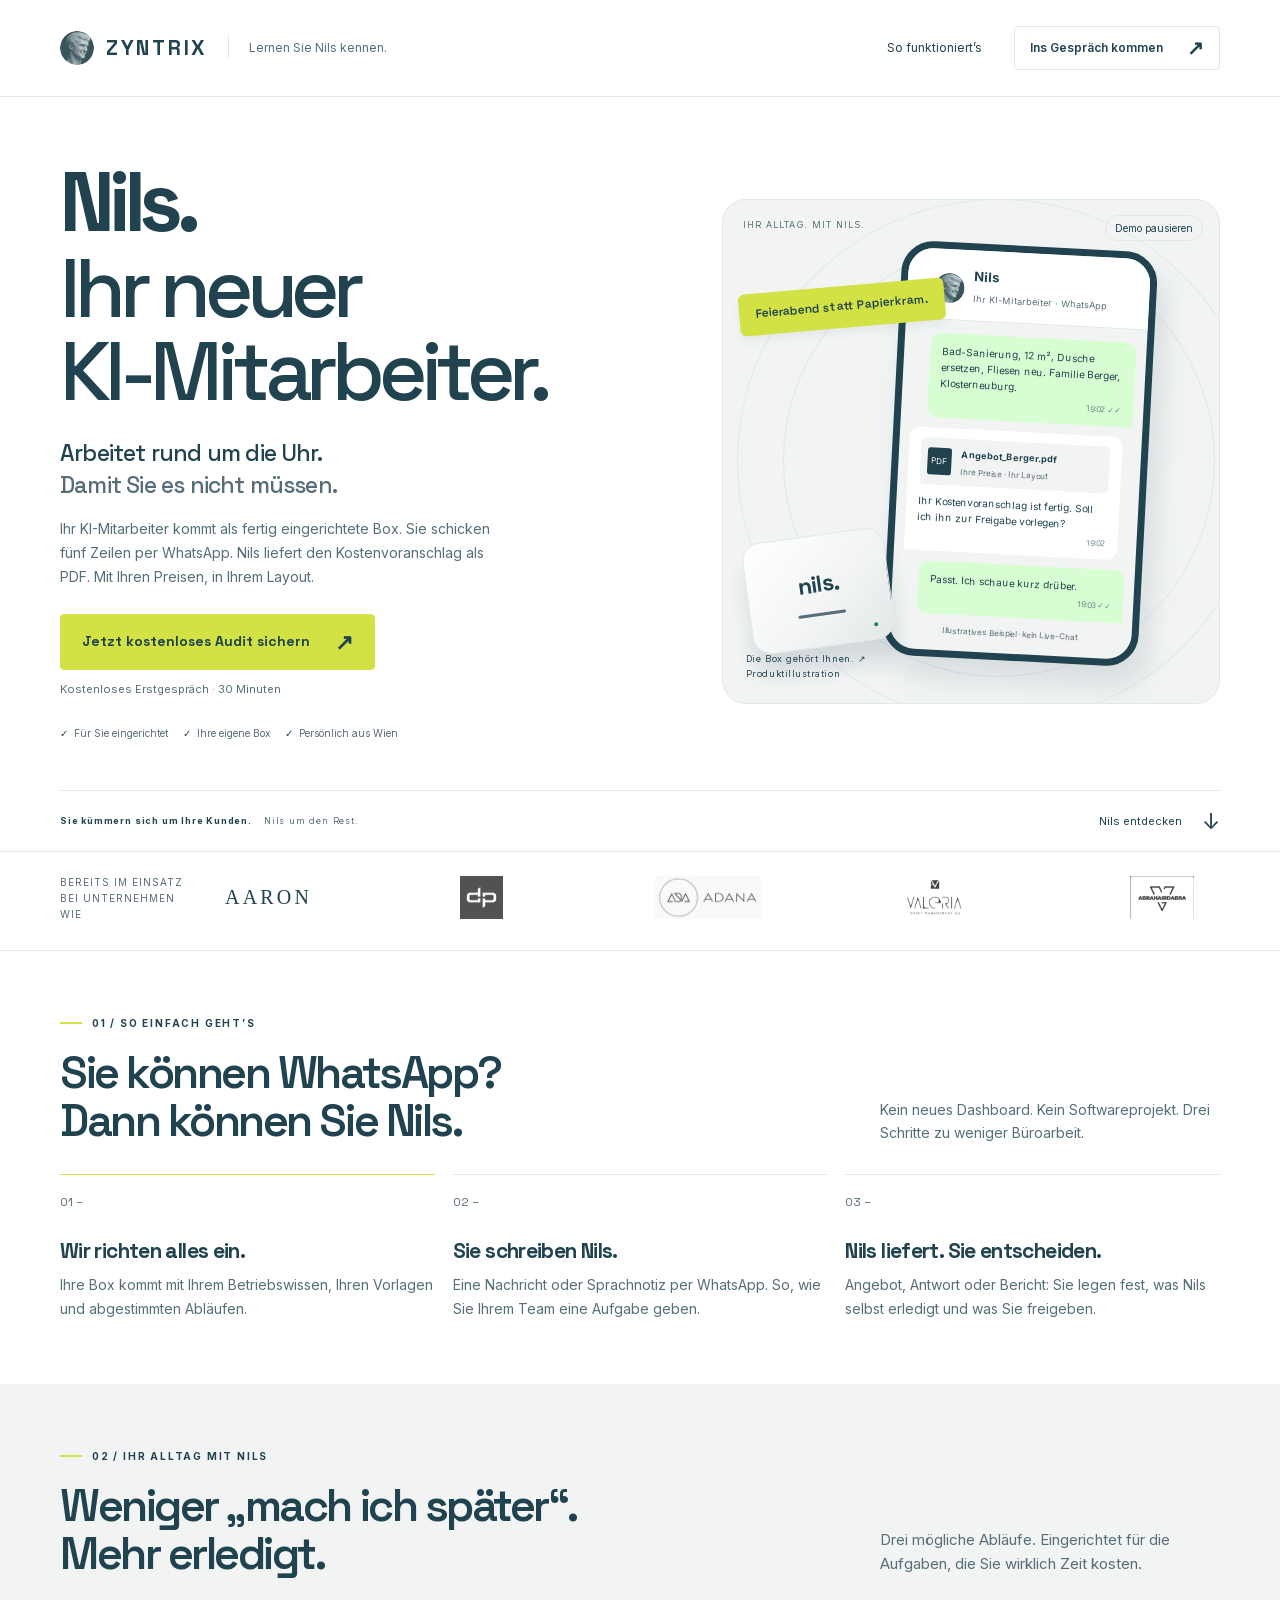
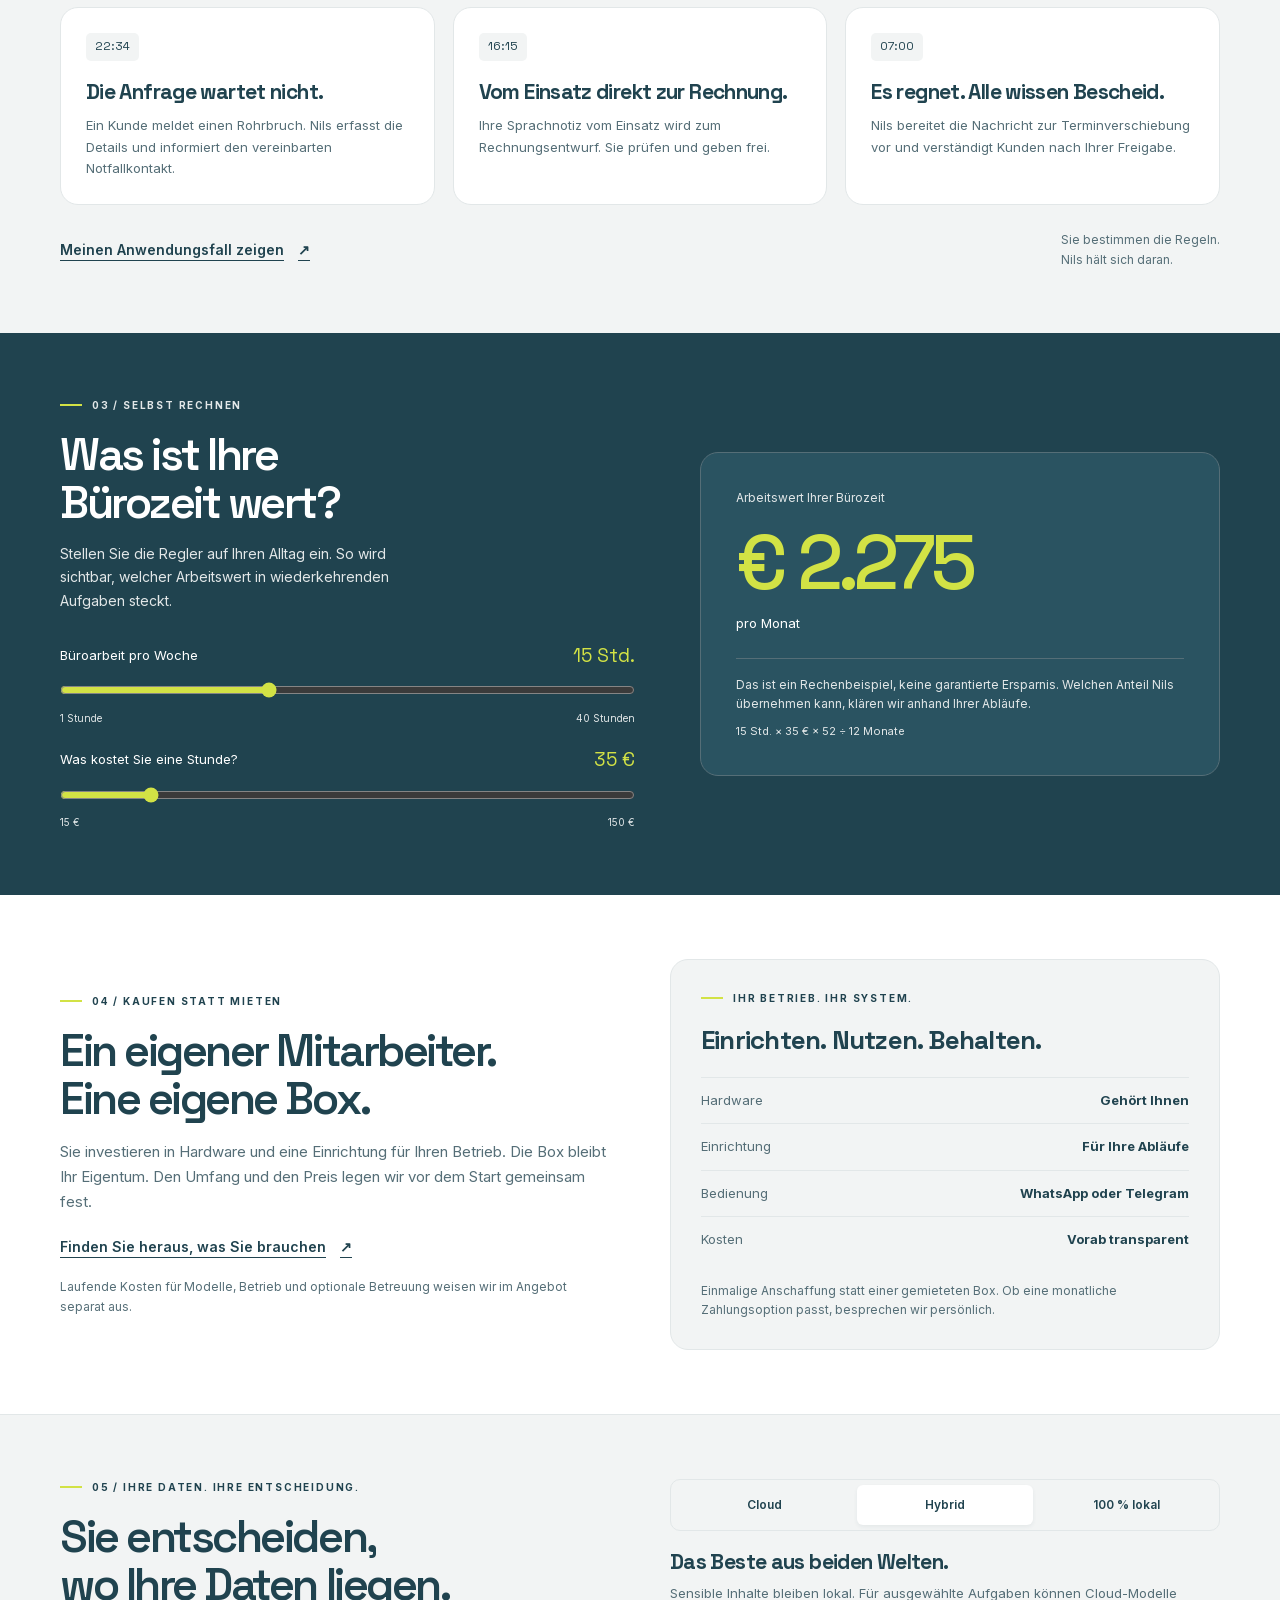
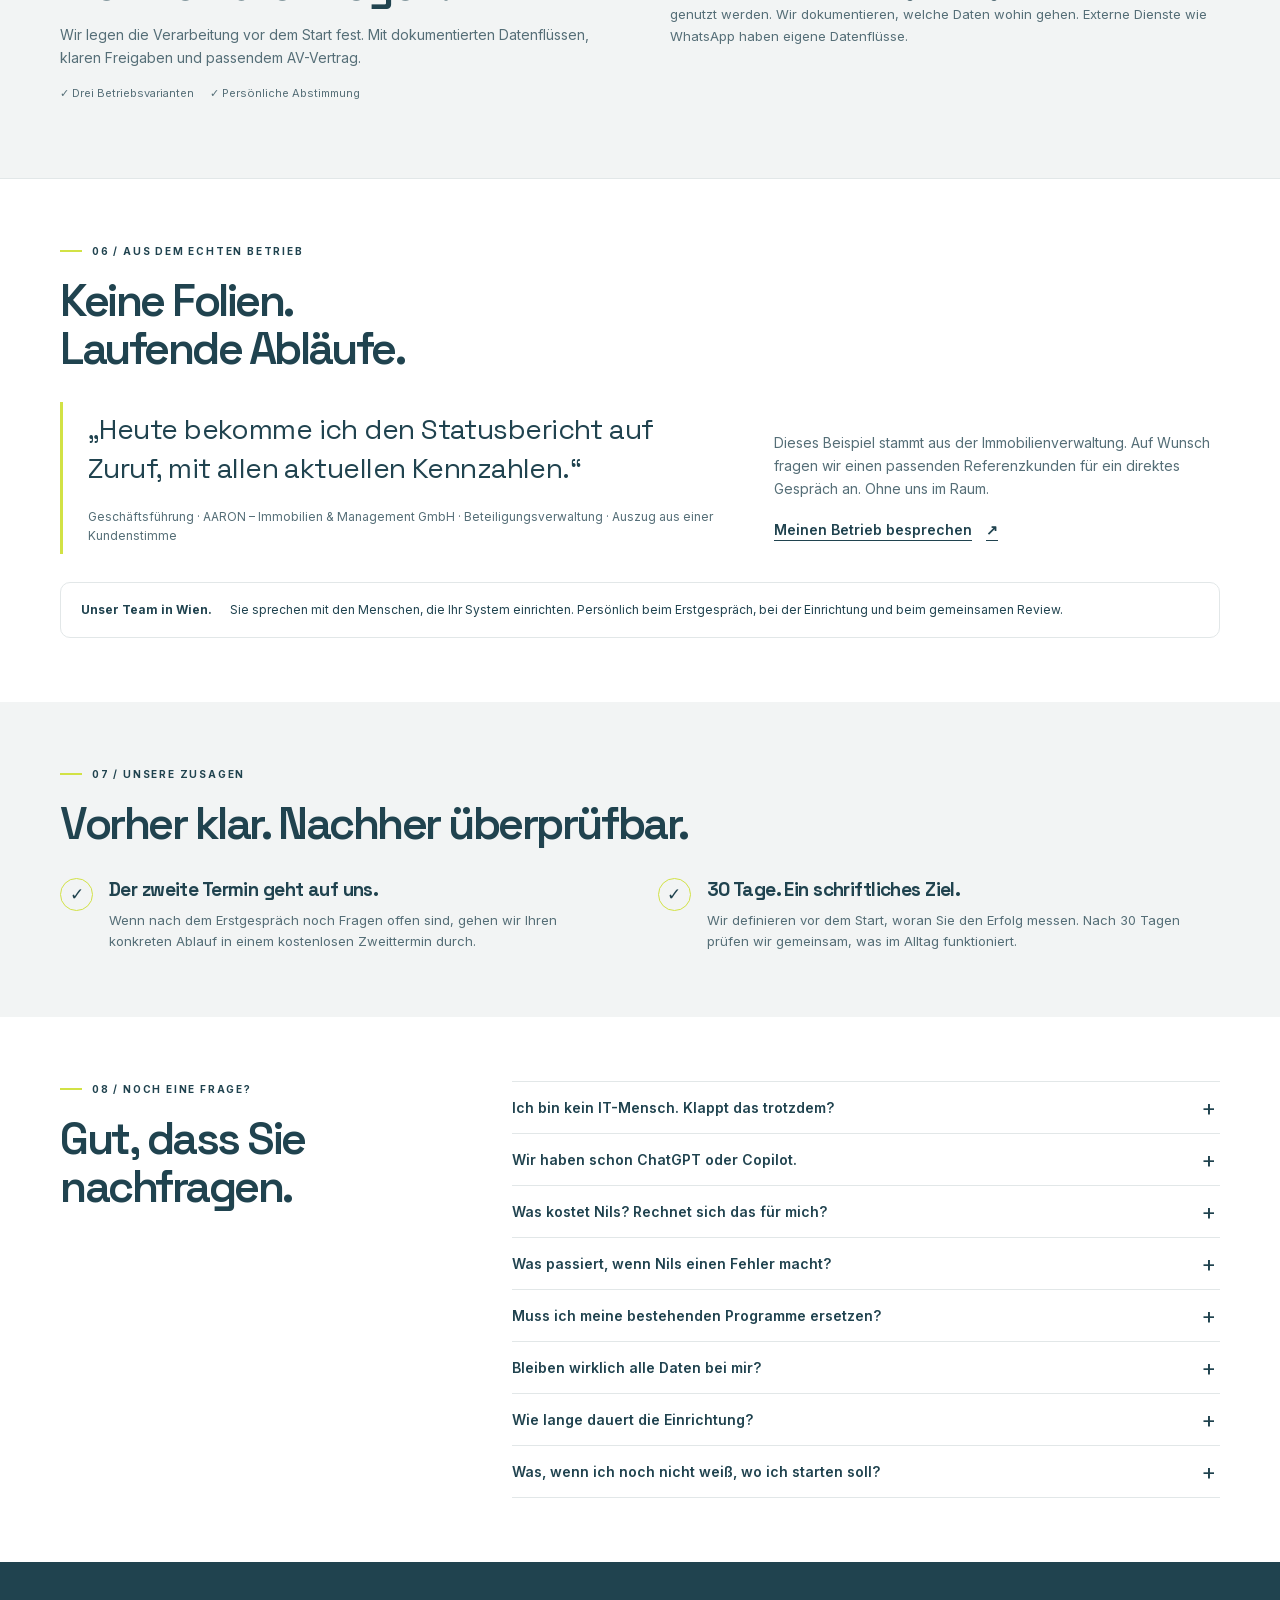
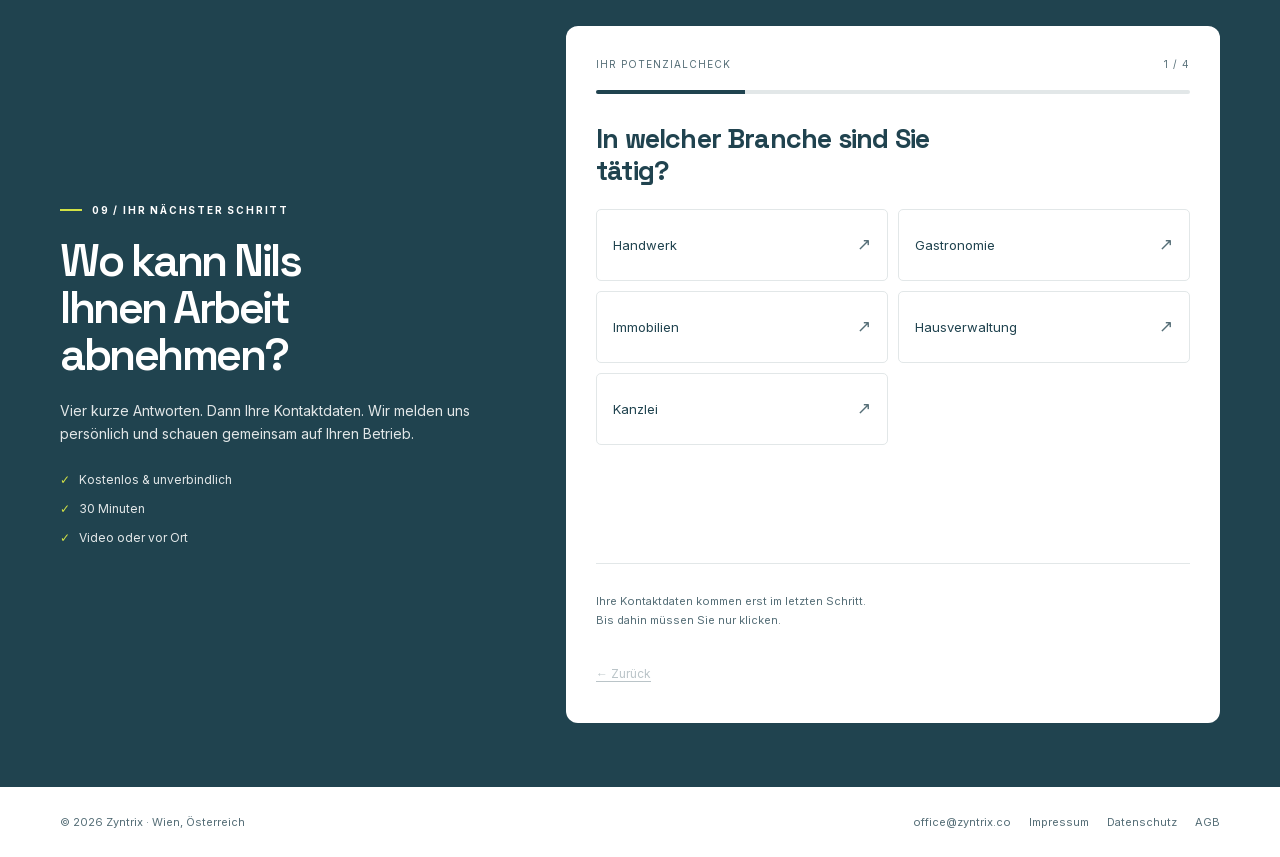
==== commit cdf551bc: "Hero-Button: Text auf „Jetzt kostenloses Audit sichern“ geändert Co-Authored-By: Claude Opus 5 <nore" ====
--- a/index.html
+++ b/index.html
@@ -139,7 +139,7 @@
         <h1 id="hero-title"><span class="hero-name">Nils.</span><span>Ihr neuer<br>KI-Mitarbeiter.</span></h1>
         <p class="hero-promise">Arbeitet rund um die Uhr.<br><span>Damit Sie es nicht müssen.</span></p>
         <p id="hero-description">Anfragen beantworten. Angebote vorbereiten. Abläufe erledigen. Nils kennt Ihren Betrieb und übernimmt die Aufgaben, die Ihnen Zeit nehmen. Sie sagen ihm einfach, was zu tun ist.</p>
-        <div class="hero-actions"><a class="button" href="#potenzialcheck">Lernen Sie Ihren KI-Mitarbeiter kennen <span class="arrow" aria-hidden="true">↗&#xFE0E;</span></a><span class="small muted">Kostenloses Erstgespräch · 30 Minuten</span></div>
+        <div class="hero-actions"><a class="button" href="#potenzialcheck">Jetzt kostenloses Audit sichern <span class="arrow" aria-hidden="true">↗&#xFE0E;</span></a><span class="small muted">Kostenloses Erstgespräch · 30 Minuten</span></div>
         <div class="hero-checks"><span>Für Sie eingerichtet</span><span>Ihre eigene Box</span><span>Persönlich aus Wien</span></div>
       </div>
       <div class="hero-visual" role="group" aria-label="Illustration der KI-Box und eines beispielhaften Chats">
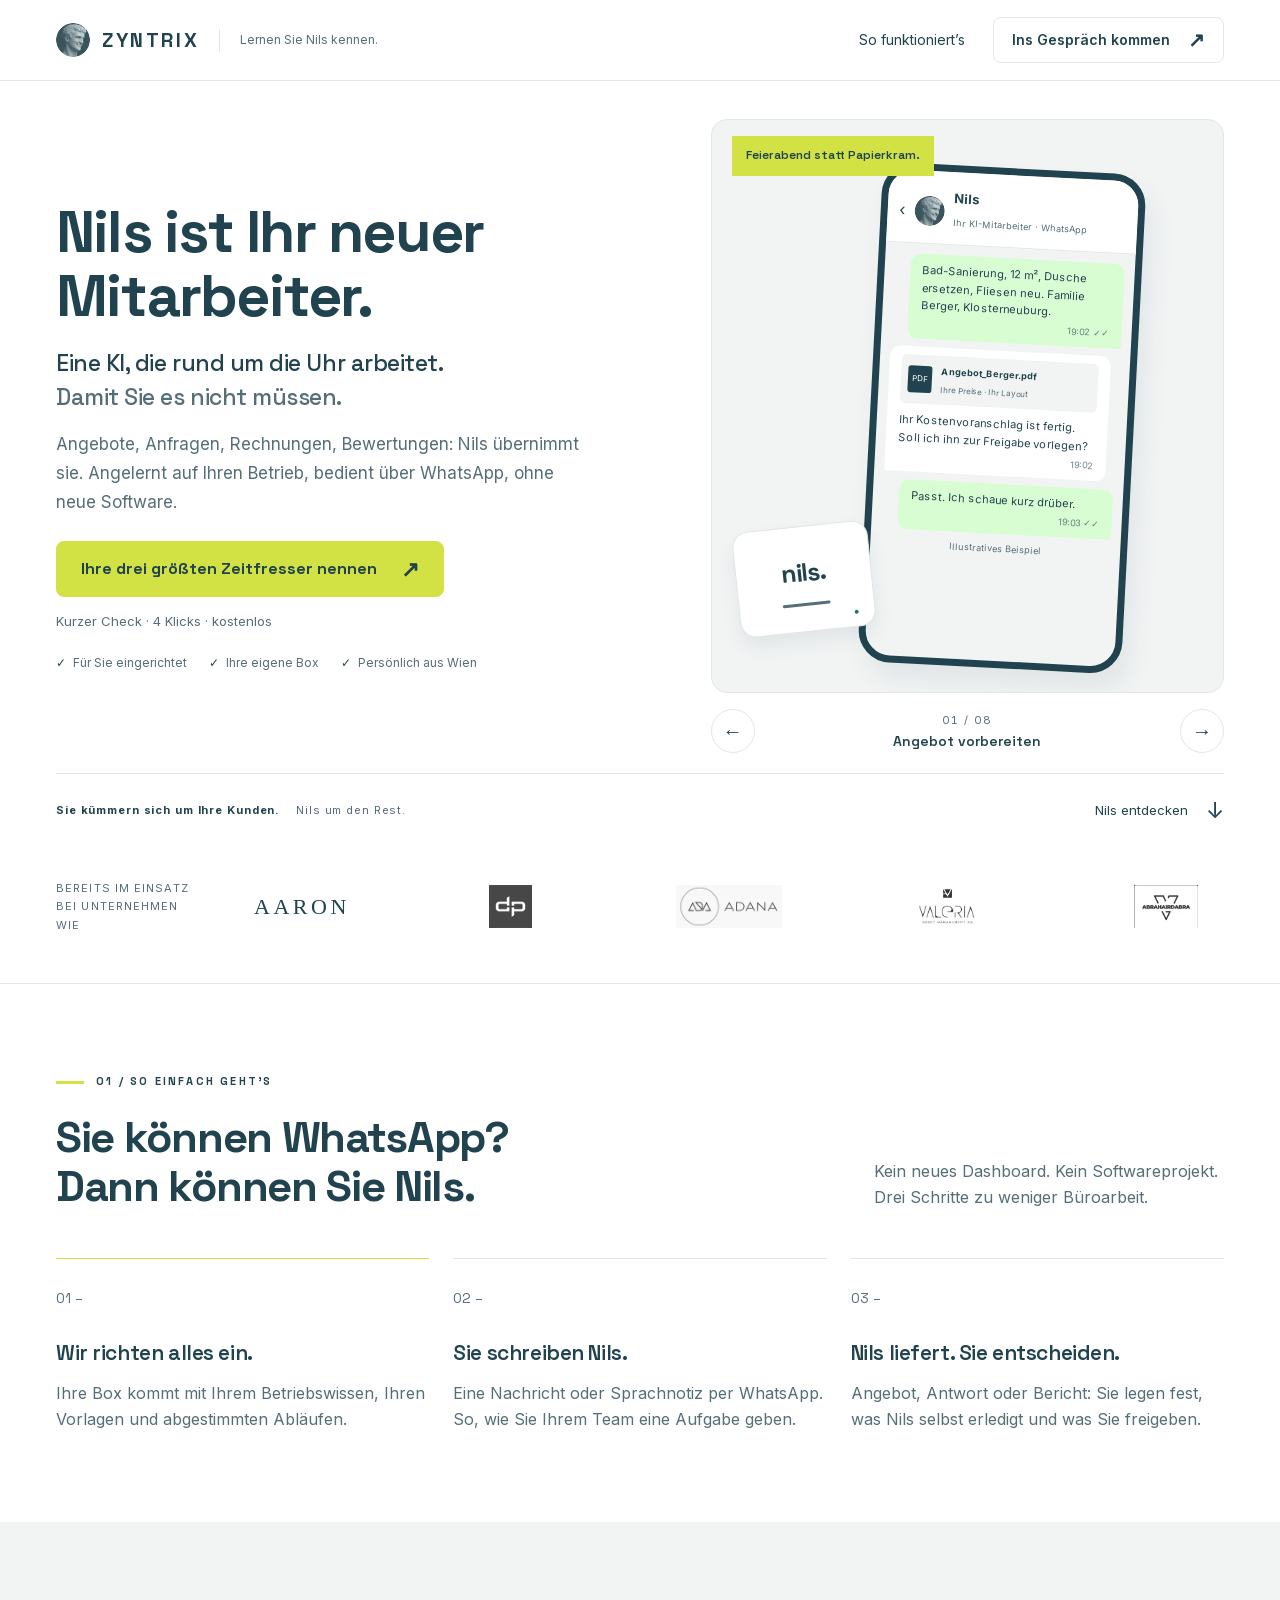
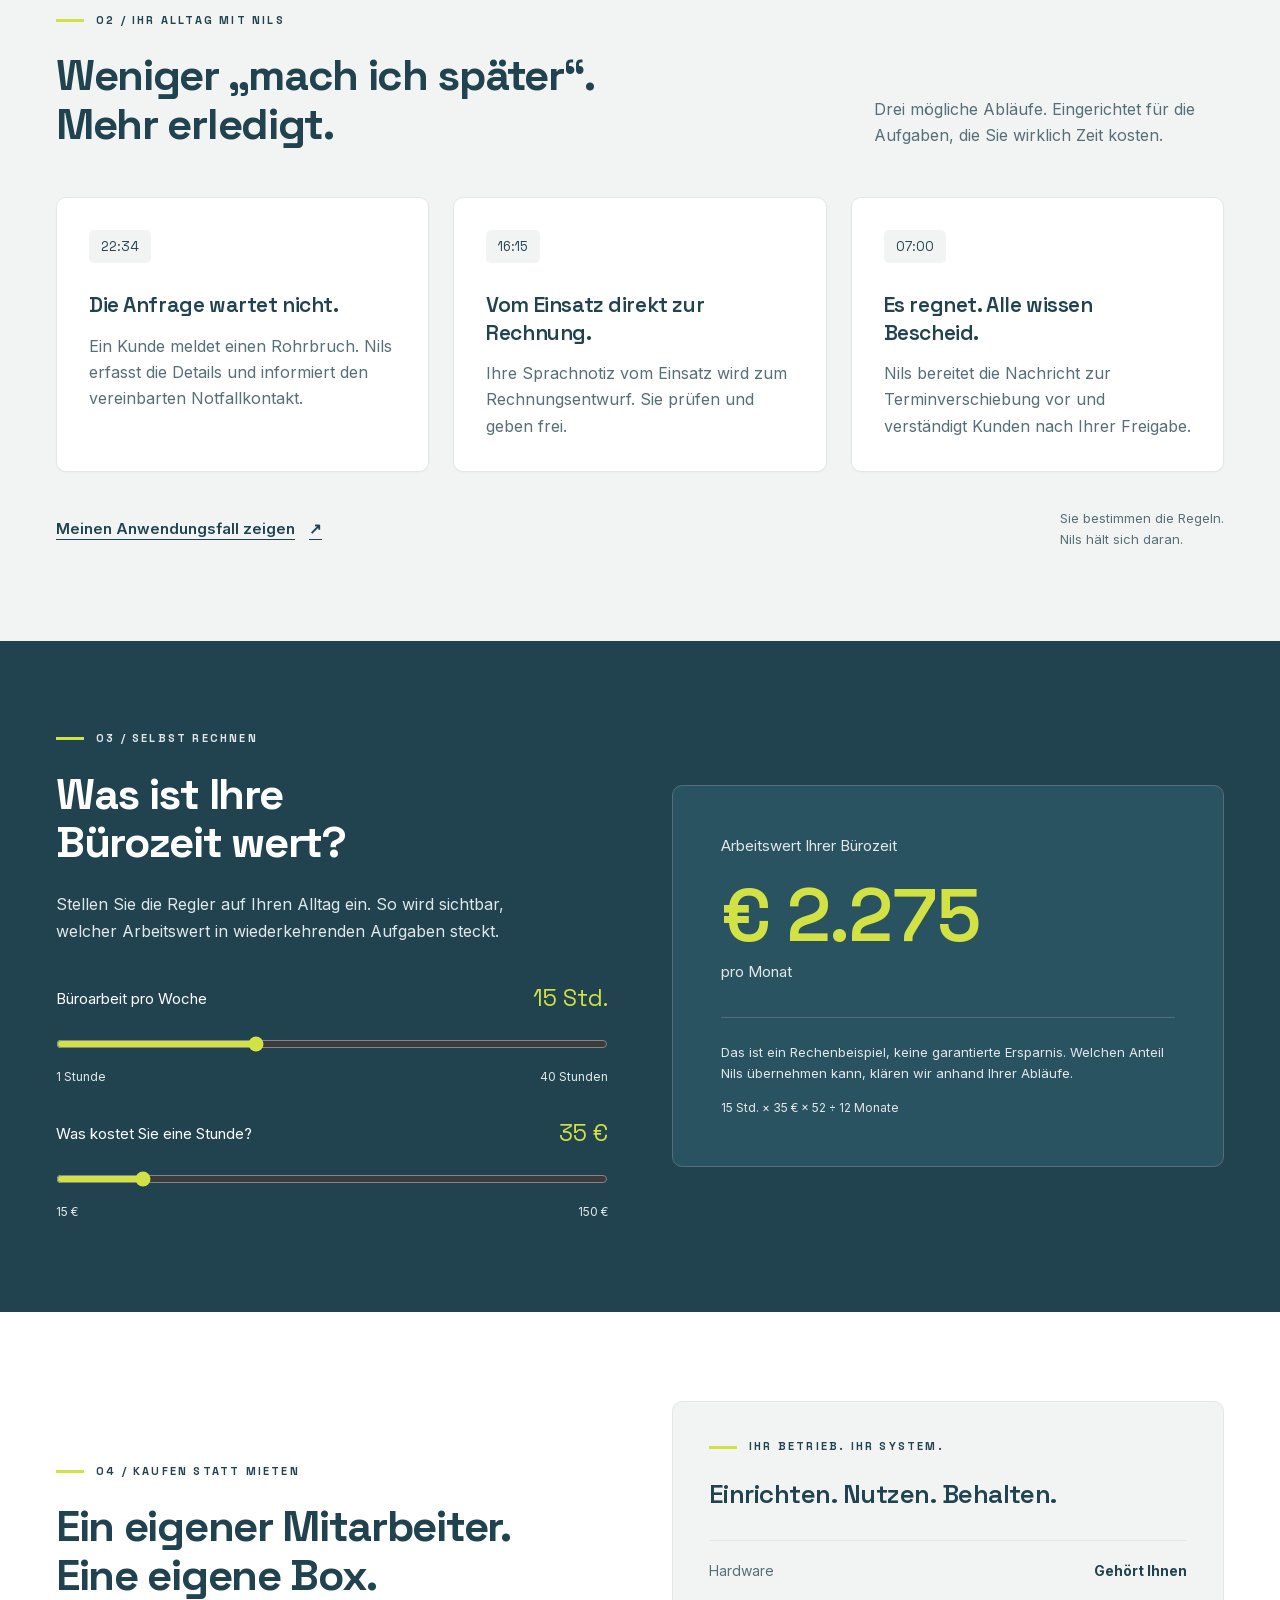
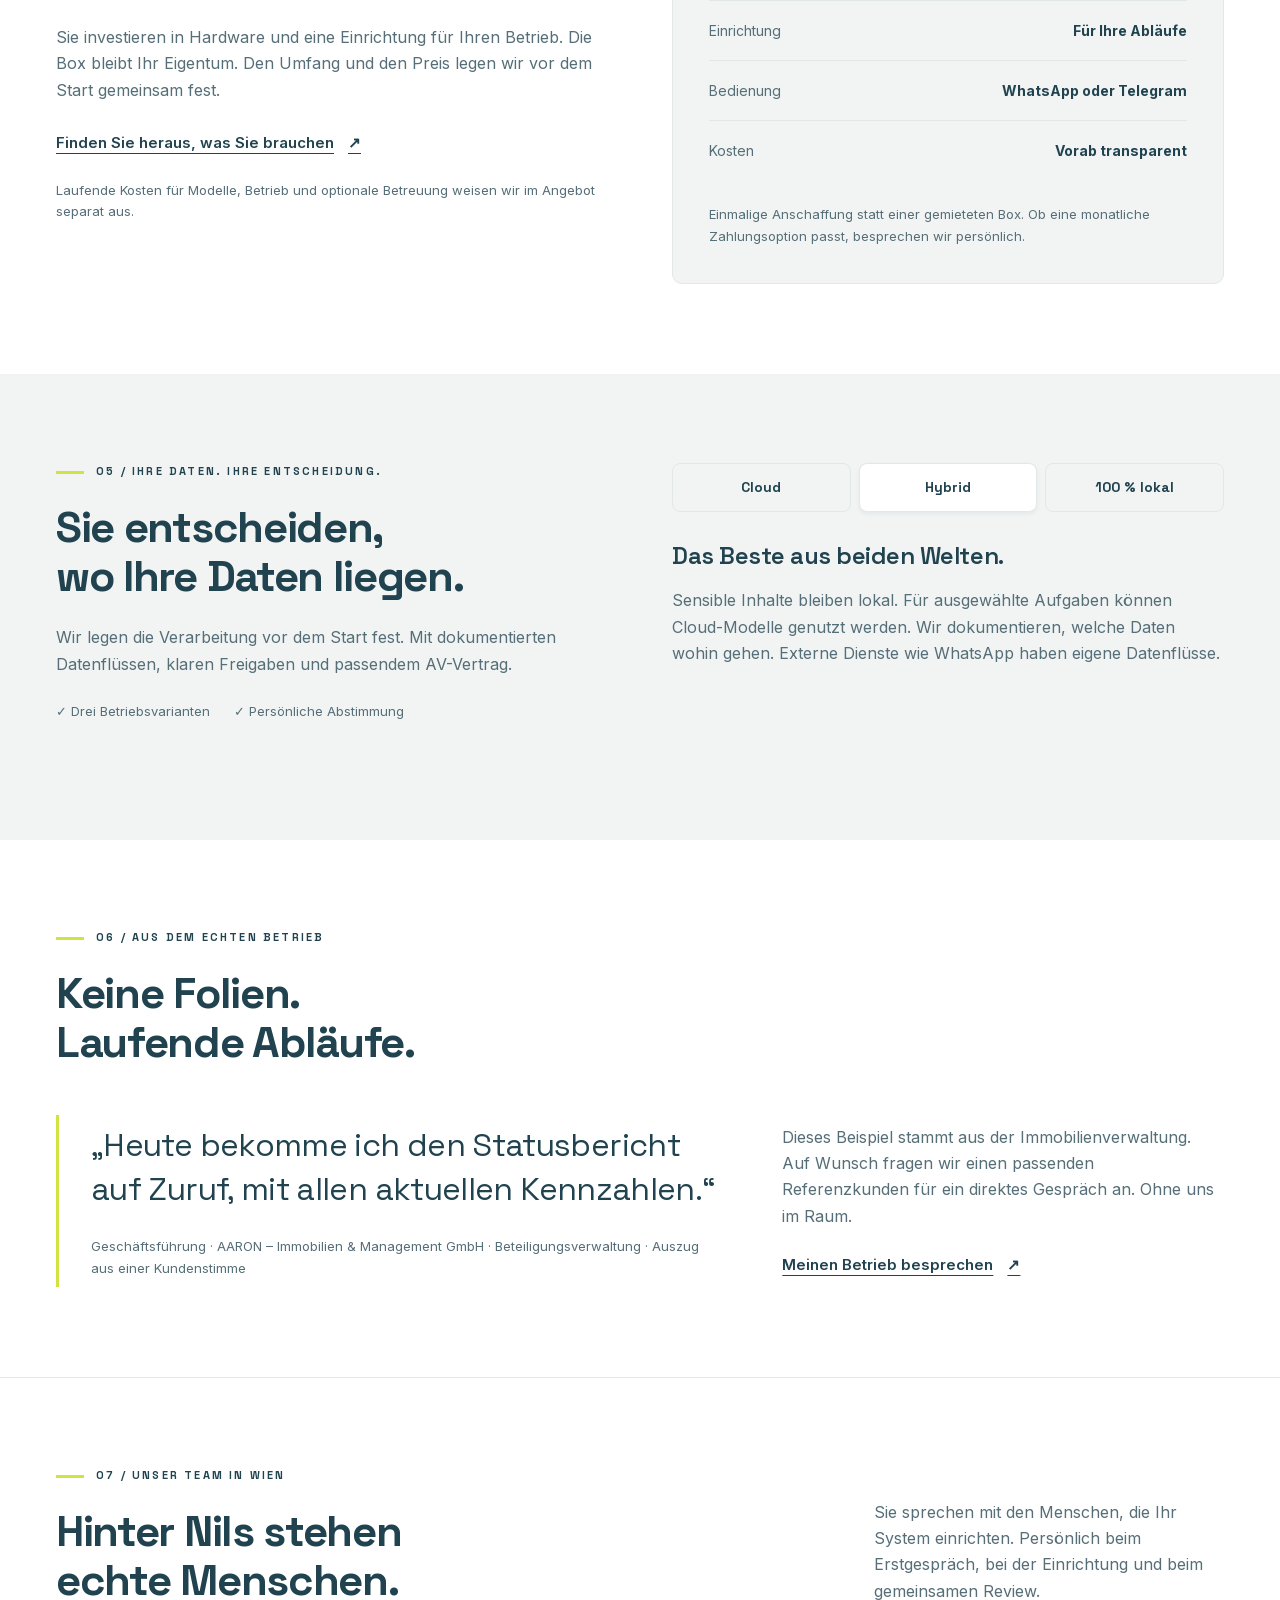
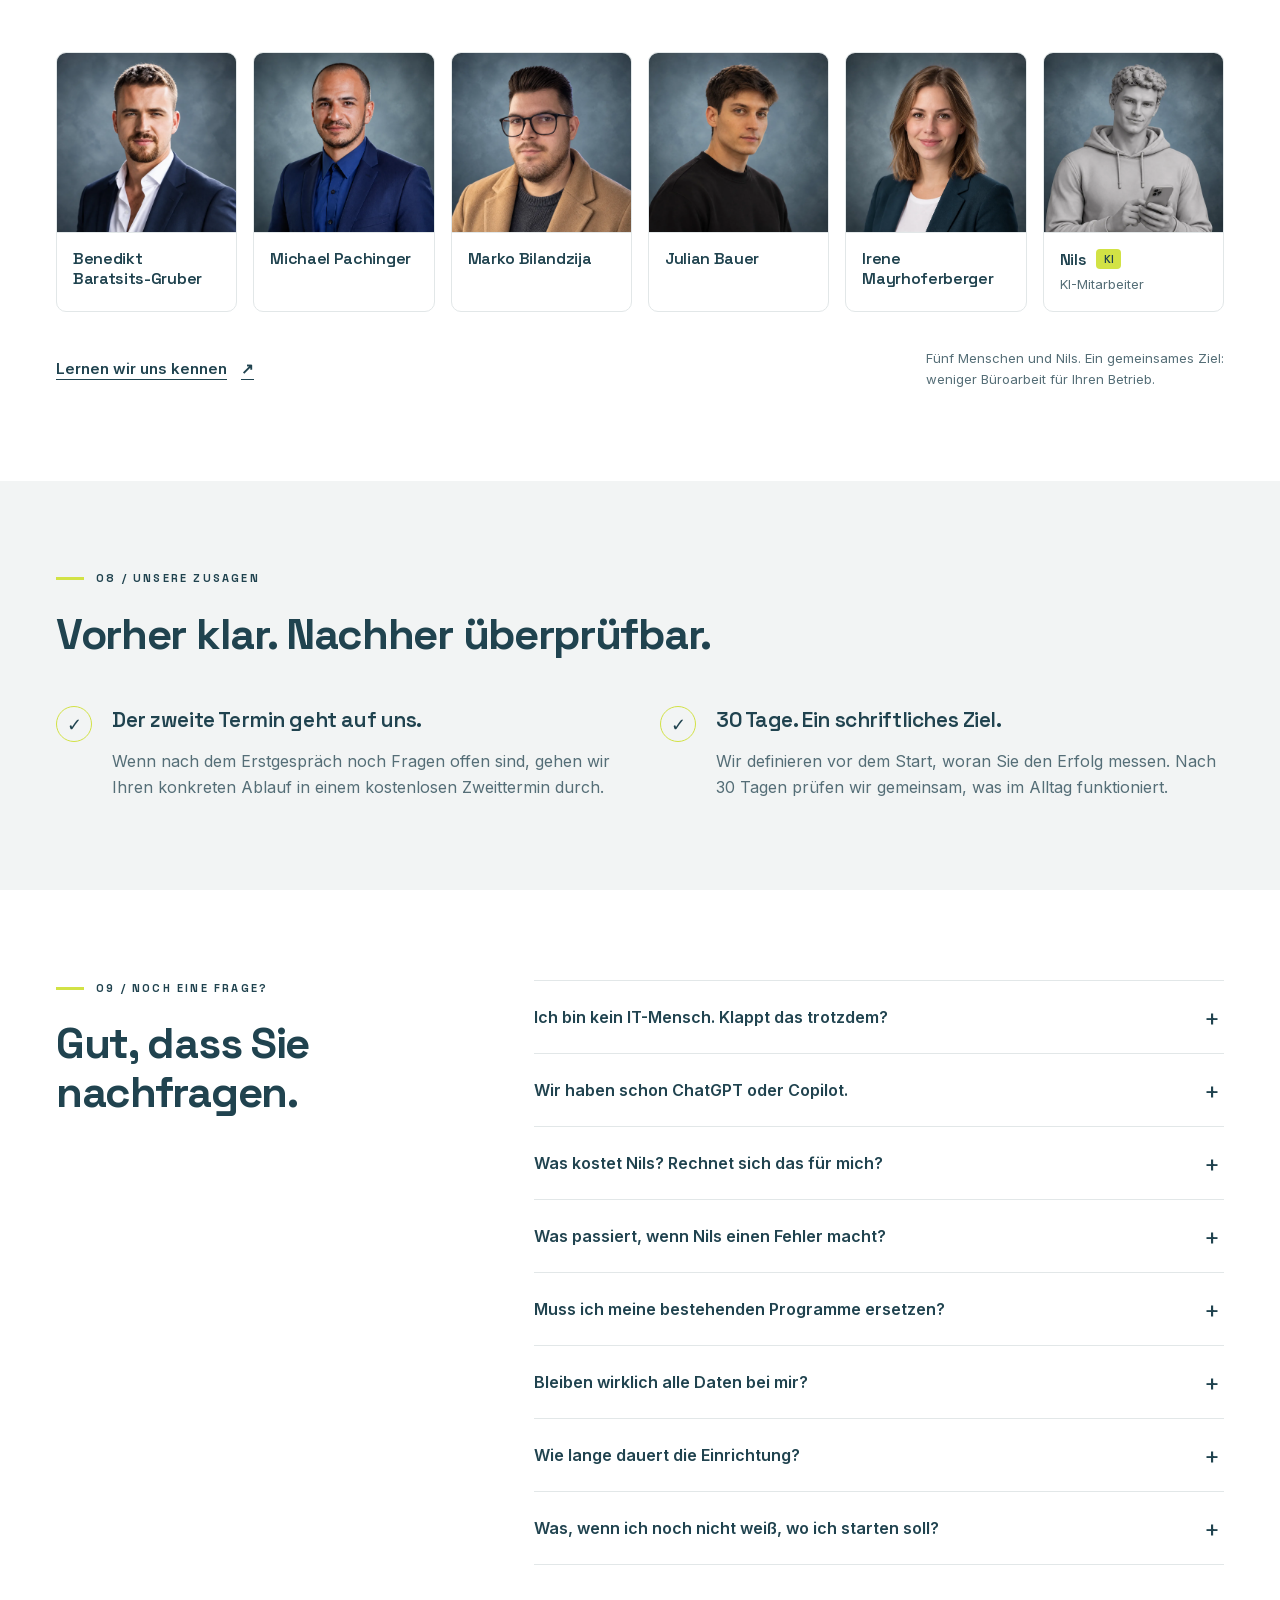
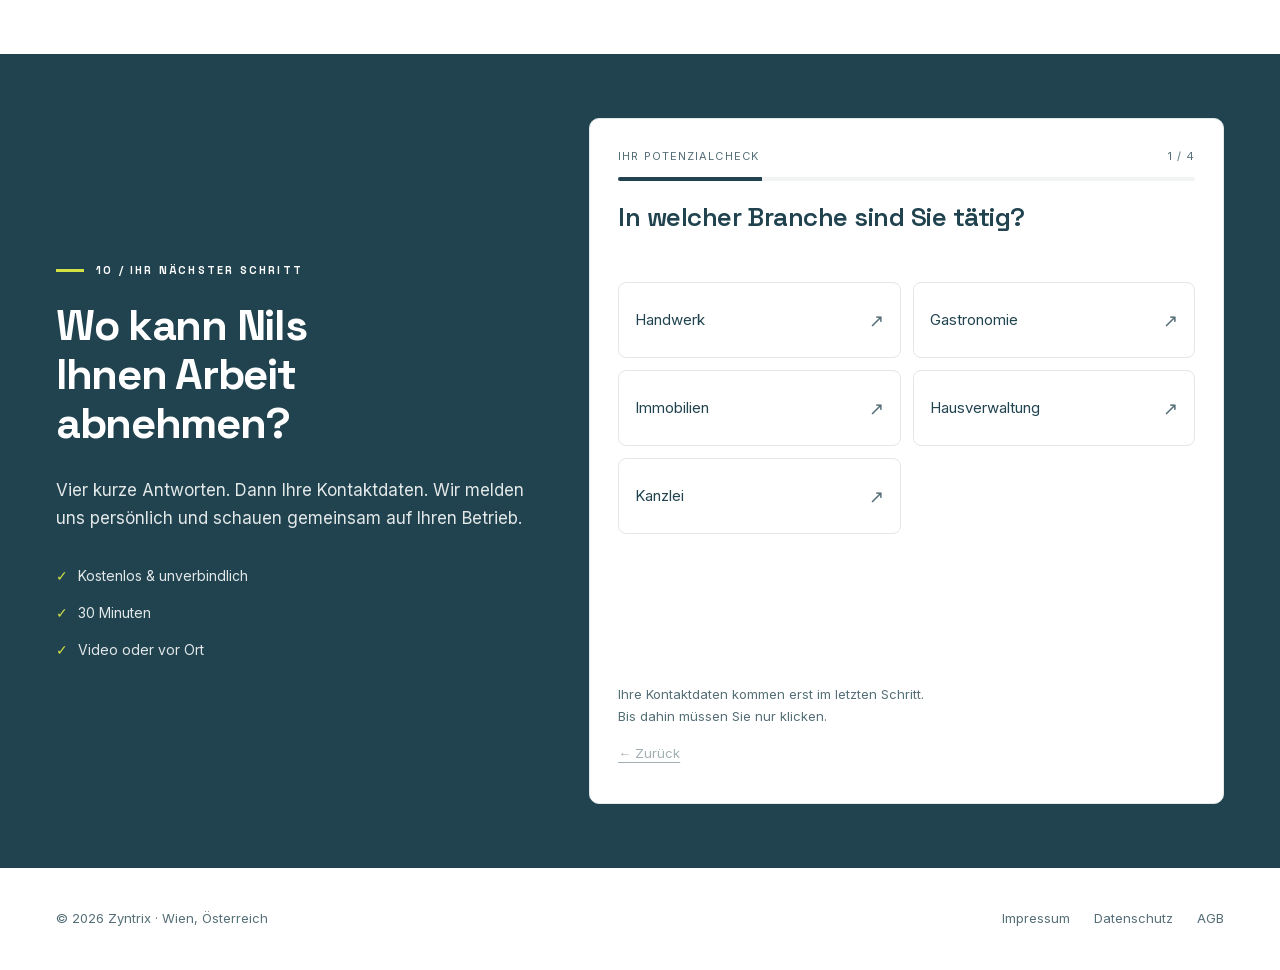
==== commit 87300559: "Design-Refresh: gemeinsames site.css, Team-Bilder, Anpassungen Startseite und Unterseiten Co-Authore" ====
--- a/index.html
+++ b/index.html
@@ -13,11 +13,11 @@
   <meta name="viewport" content="width=device-width,initial-scale=1">
   <meta name="theme-color" content="#20434f">
   <title>Nils. Ihr neuer Mitarbeiter. Rund um die Uhr. | Zyntrix</title>
-  <meta name="description" content="Nils ist Ihr neuer Mitarbeiter, der rund um die Uhr arbeitet. Persönlich eingerichtet für Ihren Betrieb. Lernen Sie Nils im kostenlosen Erstgespräch kennen.">
+  <meta name="description" content="Nils ist Ihr neuer Mitarbeiter. Eine KI, die rund um die Uhr arbeitet: Angebote, Anfragen, Rechnungen, Bewertungen. Angelernt auf Ihren Betrieb, bedient über WhatsApp.">
   <meta property="og:type" content="website">
   <meta property="og:locale" content="de_AT">
   <meta property="og:title" content="Nils. Ihr neuer Mitarbeiter. | Zyntrix">
-  <meta property="og:description" content="Nils ist Ihr neuer Mitarbeiter, der rund um die Uhr arbeitet. Persönlich eingerichtet für Ihren Betrieb. Lernen Sie Nils im kostenlosen Erstgespräch kennen.">
+  <meta property="og:description" content="Nils ist Ihr neuer Mitarbeiter. Eine KI, die rund um die Uhr arbeitet: Angebote, Anfragen, Rechnungen, Bewertungen. Angelernt auf Ihren Betrieb, bedient über WhatsApp.">
   <meta property="og:url" content="https://zyntrix.co/">
   <link rel="canonical" href="https://zyntrix.co/">
   <meta property="og:image" content="https://zyntrix.co/assets/landing2/social.jpg">
@@ -48,84 +48,7 @@
   /></noscript>
   <!-- End Meta Pixel Code -->
   <link rel="preload" href="assets/landing2/space-grotesk.woff2" as="font" type="font/woff2" crossorigin>
-  <style>
-    @font-face{font-family:Inter;src:url('assets/landing2/inter.woff2') format('woff2');font-weight:100 900;font-display:swap}
-    @font-face{font-family:Space;src:url('assets/landing2/space-grotesk.woff2') format('woff2');font-weight:300 700;font-display:swap}
-    :root{--ink:#20434f;--lime:#d2e245;--paper:#fff;--muted:#556e77;--line:#e2e7e8;--white:#fff;--radius:18px}
-    *{box-sizing:border-box}html{scroll-behavior:smooth;scroll-padding-top:24px}body{margin:0;background:var(--paper);color:var(--ink);font-family:Inter,Arial,sans-serif;font-size:15px;line-height:1.65}h1,h2,h3,p{margin:0}h1,h2,h3,.button,.brand{font-family:Space,Arial,sans-serif}h1,h2{font-weight:600;letter-spacing:-.055em;line-height:1.06;text-wrap:balance}h1{font-size:clamp(42px,5.4vw,76px)}h2{font-size:clamp(29px,3.5vw,46px)}h3{font-size:21px;line-height:1.25;letter-spacing:-.03em}a{color:inherit;text-decoration:none}button,input,select{font:inherit}button,a,input,summary{ -webkit-tap-highlight-color:transparent}button{cursor:pointer}button:disabled{cursor:wait;opacity:.65}:focus-visible{outline:3px solid #20434f;outline-offset:5px}a:hover{text-decoration:underline}button:hover{filter:brightness(.97)}[hidden]{display:none!important}img{max-width:100%;display:block}button{color:inherit}section{scroll-margin-top:24px}.wrap{width:min(1160px,calc(100% - 80px));margin:auto}.section{padding:64px 0}.eyebrow{font-size:10px;font-weight:700;letter-spacing:.18em;text-transform:uppercase;display:flex;align-items:center;gap:10px;margin-bottom:18px}.eyebrow:before{content:'';width:22px;height:2px;background:var(--lime)}.muted{color:var(--muted)}.small{font-size:12px;line-height:1.6}.button{display:inline-flex;justify-content:center;align-items:center;gap:24px;background:var(--lime);padding:15px 22px;border:1px solid var(--lime);border-radius:7px;font-size:15px;font-weight:700;line-height:1.35;text-decoration:none!important;transition:transform .2s,background .2s}.button:hover{background:#d2e245;transform:translateY(-1px)}.button .arrow{font-size:22px;line-height:1}.text-link{display:inline-flex;align-items:center;gap:14px;font-weight:600;font-size:14px;text-decoration:underline;text-underline-offset:5px}.section-top{display:flex;justify-content:space-between;align-items:end;gap:40px;margin-bottom:30px}.section-top>p{max-width:340px;color:var(--muted)}.grid3{display:grid;grid-template-columns:repeat(3,1fr);gap:18px}.grid2{display:grid;grid-template-columns:1fr 1fr;gap:60px}.card{background:white;border:1px solid var(--line);border-radius:var(--radius);padding:25px}.skip{position:absolute;left:12px;top:-80px;background:var(--lime);padding:12px;z-index:100}.skip:focus{top:12px}
-    .trust{padding:22px 0 28px;border-top:1px solid var(--line);border-bottom:1px solid var(--line)}.trust-inner{display:flex;gap:35px;align-items:center;justify-content:space-between}.trust-label{max-width:130px;font-size:10px;line-height:1.6;text-transform:uppercase;letter-spacing:.1em;color:var(--muted)}.logos{flex:1;display:flex;align-items:center;justify-content:space-between;gap:26px}.logo{height:43px;width:116px;object-fit:contain;mix-blend-mode:multiply;filter:grayscale(1);opacity:.75}.aaron{font-family:Georgia,serif;letter-spacing:.16em;font-size:20px}.steps .number{font-family:Space,sans-serif;color:#556e77;font-size:12px;margin-bottom:25px;display:block}.steps h3{margin-bottom:9px}.steps p{font-size:14px;color:var(--muted)}.step-card{border-top:1px solid var(--line);padding-top:18px}.step-card:first-child{border-color:#d2e245}.scenes{background:#f2f4f4}.scene-time{font-family:Space,sans-serif;font-size:12px;display:inline-block;padding:4px 9px;border-radius:5px;background:#f2f4f4;margin-bottom:18px}.scene p{color:var(--muted);font-size:13px;margin-top:10px}.section-bottom{display:flex;align-items:center;justify-content:space-between;gap:20px;margin-top:25px}.section-bottom .small{color:var(--muted)}
-    .roi{background:var(--ink);color:#fff}.roi .eyebrow{color:#e2e7e8}.roi-layout{display:grid;grid-template-columns:1.05fr .95fr;gap:65px;align-items:center}.roi h2{max-width:410px;margin-bottom:16px}.roi-intro{color:#e2e7e8;font-size:14px;max-width:380px}.ranges{margin-top:28px;display:grid;gap:18px}.range-label{display:flex;justify-content:space-between;gap:16px;font-size:13px;align-items:center}.range-label output{font-family:Space,sans-serif;font-size:19px;color:var(--lime);white-space:nowrap}.ranges input{width:100%;accent-color:var(--lime);height:24px;cursor:pointer;margin:7px 0 0}.range-ends{display:flex;justify-content:space-between;color:#e2e7e8;font-size:10px}.roi-result{border:1px solid #556e77;border-radius:18px;padding:35px;background:#2a5361}.roi-result .result-label{font-size:12px;color:#e2e7e8}.roi-amount{font-family:Space,sans-serif;font-weight:500;font-size:clamp(49px,6vw,78px);letter-spacing:-.07em;color:var(--lime);line-height:1.3;margin-top:6px}.roi-result .per-month{font-size:13px}.roi-result hr{border:0;border-top:1px solid #556e77;margin:23px 0 16px}.roi-result .small{color:#e2e7e8}.roi-result .formula{margin-top:9px;font-size:11px;color:#e2e7e8}.ownership{align-items:center}.ownership h2{margin-bottom:18px}.ownership p{color:var(--muted)}.ownership .text-link{margin-top:20px}.value-card{padding:30px;border:1px solid var(--line);border-radius:18px;background:#f2f4f4}.value-card h3{font-size:26px;margin:12px 0 20px}.value-row{display:flex;justify-content:space-between;gap:20px;border-top:1px solid #e2e7e8;padding:12px 0;font-size:13px}.value-row span{color:var(--muted)}.value-row strong{text-align:right}.ownership .small{margin-top:18px}
-    .privacy{border-top:1px solid var(--line);border-bottom:1px solid var(--line);background:#f2f4f4}.privacy-layout{display:grid;grid-template-columns:1fr 1fr;gap:60px;align-items:start}.privacy h2{margin-bottom:15px}.privacy-intro{color:var(--muted);font-size:14px}.segmented{display:flex;gap:5px;padding:5px;border:1px solid #e2e7e8;border-radius:10px;background:#f2f4f4;margin-bottom:18px}.segmented button{flex:1;border:0;border-radius:6px;padding:10px 5px;background:transparent;font-weight:600;font-size:12px}.segmented button[aria-pressed=true]{background:white;box-shadow:0 2px 4px #20434f10}.privacy-panel{min-height:165px}.privacy-panel h3{margin-bottom:8px}.privacy-panel p{font-size:13px;color:var(--muted)}.privacy-tags{display:flex;gap:16px;font-size:11px;margin-top:14px;color:var(--muted)}.reference{display:grid;grid-template-columns:1.2fr .8fr;gap:45px;align-items:center}.quote{border-left:3px solid var(--lime);padding:8px 0 8px 25px;margin:0}.quote p{font-family:Space,sans-serif;font-size:clamp(20px,2.2vw,28px);line-height:1.4;letter-spacing:-.02em}.quote footer{margin-top:18px;font-size:12px;color:var(--muted)}.reference-note{font-size:14px;color:var(--muted);margin-top:18px}.reference .text-link{margin-top:18px}.team-note{display:flex;gap:18px;padding:17px 20px;margin-top:28px;border:1px solid var(--line);border-radius:10px;font-size:12px}.team-note strong{white-space:nowrap}.promises{background:#f2f4f4}.promise-grid{display:grid;grid-template-columns:1fr 1fr;gap:35px}.promise{display:flex;gap:16px;align-items:start}.checkmark{font-family:Space,sans-serif;display:grid;place-items:center;flex-shrink:0;width:33px;height:33px;border:1px solid #d2e245;border-radius:50%;font-size:17px}.promise h3{font-size:19px;margin-bottom:8px}.promise p{font-size:13px;color:var(--muted)}.faq-layout{display:grid;grid-template-columns:.7fr 1.3fr;gap:70px}.faq-list details{border-bottom:1px solid var(--line)}.faq-list details:first-child{border-top:1px solid var(--line)}summary{cursor:pointer;list-style:none;font-size:14px;font-weight:600;padding:14px 28px 14px 0;position:relative}summary::-webkit-details-marker{display:none}summary:after{content:'+';position:absolute;right:4px;font-size:22px;top:7px;font-weight:400}details[open] summary:after{content:'−'}.faq-list details p{font-size:13px;color:var(--muted);padding:0 25px 15px 0}
-    .contact{background:var(--ink);color:white}.contact-layout{display:grid;grid-template-columns:.8fr 1.2fr;gap:70px}.contact-copy>p{color:#e2e7e8;font-size:14px;margin-top:20px}.contact-points{display:grid;gap:9px;margin-top:25px;font-size:12px;color:#e2e7e8}.contact-points span:before{content:'✓';color:var(--lime);margin-right:9px}.check-card{background:#fff;color:var(--ink);border-radius:18px;padding:27px;min-height:345px}.progress-head{display:flex;justify-content:space-between;align-items:center;font-size:10px;text-transform:uppercase;letter-spacing:.1em;color:var(--muted);margin-bottom:13px}.progress-track{height:3px;background:#e2e7e8;margin-bottom:21px}.progress-track span{display:block;height:100%;background:#d2e245;transition:width .2s}.check-card h3{font-size:23px;margin-bottom:17px}.options{display:grid;grid-template-columns:1fr 1fr;gap:9px}.option{min-height:49px;border:1px solid var(--line);border-radius:7px;background:#fff;text-align:left;padding:11px 13px;font-size:12px}.option:hover{border-color:#d2e245;background:#f9fbee}.back{font-size:11px;border:0;background:transparent;text-decoration:underline;text-underline-offset:3px;padding:11px 0 0}.back:disabled{visibility:hidden}.check-hint{font-size:11px;color:var(--muted);margin-top:16px}.form-intro{font-size:12px;color:var(--muted);margin-bottom:18px}.fields{display:grid;grid-template-columns:1fr 1fr;gap:12px}.field{display:grid;gap:4px;font-size:11px;font-weight:600}.field input,.field select{width:100%;min-width:0;border:1px solid #e2e7e8;border-radius:6px;padding:10px;font-size:14px;background:#fff;color:var(--ink)}.consent-check{display:flex;align-items:start;gap:9px;font-size:11px;color:var(--muted);line-height:1.5;margin:17px 0}.consent-check input{margin:3px 0 0;accent-color:var(--ink)}.consent-check a{text-decoration:underline}.form-button{width:100%}.form-error{font-size:12px;color:#c0474b;margin-top:12px;border-left:3px solid #c0474b;padding-left:12px}.honeypot{position:absolute;width:1px;height:1px;overflow:hidden;clip-path:inset(50%)}.summary-tags{display:flex;flex-wrap:wrap;gap:5px;margin:0 0 15px}.summary-tags span{font-size:10px;background:#f2f4f4;padding:4px 8px;border-radius:4px}.thanks-mark{display:grid;place-items:center;width:45px;height:45px;background:var(--lime);border-radius:50%;font-size:24px;margin-bottom:15px}.thank-you p{font-size:14px;color:var(--muted);margin-bottom:16px}.thank-you ol{padding-left:20px;font-size:13px;color:var(--muted)}.footer{display:flex;justify-content:space-between;gap:25px;padding:26px 0;font-size:11px;color:var(--muted)}.footer-links{display:flex;gap:18px;flex-wrap:wrap}.sticky{display:none}dialog{width:min(630px,calc(100% - 32px));max-height:85vh;overflow:auto;border:1px solid var(--line);border-radius:16px;padding:28px;color:var(--ink);box-shadow:0 15px 70px #20434f33}dialog::backdrop{background:#20434f80}dialog h2{font-size:28px;margin-bottom:20px}dialog h3{font-size:17px;margin-top:18px}dialog p{font-size:13px;margin-top:8px}dialog a{text-decoration:underline}.dialog-close{float:right;border:1px solid var(--line);border-radius:6px;background:#fff;padding:5px 10px;font-size:12px}.no-js{background:#fff;border-left:3px solid #b0791a;padding:15px;font-size:13px;color:var(--ink)}
-    @keyframes reveal{0%,12%{opacity:0;transform:translateY(5px)}20%,100%{opacity:1;transform:none}}@keyframes revealLater{0%,34%{opacity:0;transform:translateY(5px)}42%,100%{opacity:1;transform:none}}
-    @media(min-width:1500px){.hero{padding-top:75px;padding-bottom:55px}}
-    @media(max-width:960px){.wrap{width:calc(100% - 48px)}.hero{gap:25px}h1{font-size:49px}.hero-visual{min-height:480px}.phone{margin-left:64px;width:239px}.box-device{width:115px;height:93px;left:14px;bottom:62px}.hero-sticker{font-size:10px;left:10px}.grid2,.roi-layout,.privacy-layout,.contact-layout{gap:30px}.faq-layout{gap:35px}.trust-inner{gap:20px}.logos{gap:16px}.logo{width:90px}.section{padding:48px 0}.card{padding:20px}.hero-copy>p{font-size:14px}}
-    @media(max-width:700px){body{font-size:14px}.wrap{width:calc(100% - 36px)}.header{height:65px}.brand{font-size:18px}.hero{grid-template-columns:1fr;padding:27px 0 25px;gap:24px}.eyebrow{font-size:9px;margin-bottom:13px}h1{font-size:clamp(39px,10vw,56px);max-width:550px}.hero-copy>p{margin:16px 0;font-size:14px;max-width:500px}.hero .button{font-size:13px;gap:20px;padding:14px 18px}.hero-checks{margin-top:14px;gap:15px;font-size:11px}.hero-visual{min-height:360px;height:360px;max-width:450px;width:100%;margin:auto}.phone{width:224px;min-height:380px;transform:rotate(4deg) scale(.72);transform-origin:center center;margin:6px 0 0 86px}.chat{gap:8px;padding:10px}.box-device{width:121px;height:93px;bottom:52px;left:25px}.hero-sticker{top:78px;left:18px;font-size:10px}.visual-label{top:13px;left:15px;font-size:8px}.product-label{left:23px;bottom:17px;font-size:8px}.demo-control{font-size:9px;top:9px;right:10px}.trust{padding:16px 0}.trust-inner{display:block}.trust-label{max-width:none;font-size:8px;margin-bottom:13px}.logos{gap:12px}.logo{height:26px;width:55px}.aaron{font-size:14px}.section{padding:34px 0}.section-top{display:block;margin-bottom:22px}.section-top>p{font-size:12px;margin-top:13px}.section-top h2{max-width:340px}h2{font-size:31px;letter-spacing:-.045em}.grid3{grid-template-columns:1fr;gap:11px}.steps .grid3{gap:14px}.step-card{display:grid;grid-template-columns:26px 1fr;gap:0 12px;padding-top:12px}.steps .number{margin:0;grid-row:1 / 3}.steps h3{font-size:17px;margin-bottom:4px}.steps p{font-size:12px}.scene{padding:15px 17px;display:grid;grid-template-columns:62px 1fr;gap:0 12px;border-radius:11px}.scene-time{font-size:10px;align-self:start;margin:0;padding:4px 6px;grid-row:1 / 3;text-align:center}.scene h3{font-size:17px}.scene p{font-size:12px;margin-top:5px}.section-bottom{align-items:start;margin-top:19px}.section-bottom .small{font-size:10px;max-width:130px}.text-link{font-size:12px;gap:8px}.roi-layout,.grid2,.privacy-layout,.reference,.faq-layout,.contact-layout{grid-template-columns:1fr;gap:24px}.roi h2{max-width:320px}.roi-intro{font-size:12px}.ranges{margin-top:18px;gap:10px}.range-label{font-size:12px}.roi-result{padding:21px}.roi-amount{font-size:60px}.roi-result hr{margin:14px 0 12px}.roi-result .small{font-size:11px}.ownership p{font-size:13px}.ownership h2{margin-bottom:13px}.value-card{padding:21px}.value-card h3{font-size:23px;margin:8px 0 13px}.value-row{padding:9px 0;font-size:12px}.ownership .small{font-size:11px;margin-top:12px}.privacy-intro{font-size:12px}.privacy-tags{font-size:10px;gap:12px;flex-wrap:wrap}.privacy-panel{min-height:0}.privacy-panel p{font-size:12px}.privacy-panel h3{font-size:20px}.segmented{margin-bottom:13px}.quote{padding-left:18px}.quote p{font-size:20px}.reference-note{margin-top:0;font-size:12px}.reference .text-link{margin-top:12px}.team-note{display:block;font-size:11px;padding:13px 16px;margin-top:19px}.team-note strong{display:block;margin-bottom:4px}.promise-grid{gap:21px;grid-template-columns:1fr}.promise{gap:12px}.promise h3{font-size:17px;margin-bottom:5px}.promise p{font-size:12px}.faq-layout{gap:20px}summary{font-size:12px;padding:12px 26px 12px 0}.faq-list details p{font-size:12px}.contact-copy>p{font-size:12px;margin-top:13px}.contact-points{display:flex;flex-wrap:wrap;gap:4px 15px;margin-top:14px;font-size:10px}.check-card{padding:21px;min-height:340px}.check-card h3{font-size:22px}.option{font-size:11px;padding:10px;min-height:46px}.fields{gap:11px}.field input{font-size:16px;padding:9px;min-height:44px}.footer{padding:23px 0 90px;display:block;font-size:10px}.footer-links{margin-top:13px;gap:13px}.sticky.visible{display:flex;position:fixed;bottom:0;left:0;right:0;z-index:20;align-items:center;justify-content:space-between;background:#fffffff5;border-top:1px solid #e2e7e8;padding:9px 18px calc(9px + env(safe-area-inset-bottom));gap:15px;backdrop-filter:blur(10px)}.sticky p{font-size:10px;line-height:1.4}.sticky strong{font-size:12px;display:block}.sticky .button{font-size:12px;padding:11px 17px;gap:18px}dialog{padding:22px}}
-    @media(prefers-reduced-motion:reduce){html{scroll-behavior:auto}*,*:before,*:after{animation:none!important;transition:none!important}}
-    /* Nils: editorialer Einstieg mit der bestehenden Markenfigur. */
-    /* Header bleibt auf allen Breiten oben stehen; Anker springen unter ihn. */
-    .site-header{position:sticky;top:0;z-index:30;background:var(--paper);border-bottom:1px solid var(--line)}
-    html{scroll-padding-top:96px}
-    .header{height:96px;display:flex;justify-content:space-between;align-items:center;gap:28px}
-    .brand{display:flex;align-items:center;gap:12px;letter-spacing:.13em;font-size:21px;font-weight:700;text-decoration:none!important}
-    
-    .brand-divider{height:23px;width:1px;background:#e2e7e8;margin:0 8px}.brand-product{font-family:Inter,sans-serif;font-weight:400;letter-spacing:0;font-size:12px;color:var(--muted)}
-    .header-links{display:flex;align-items:center;gap:32px;font-size:12px}.header-contact{display:flex;gap:24px;align-items:center;border:1px solid #e2e7e8;border-radius:4px;padding:11px 15px;font-weight:600}.header-contact span{font-size:20px;line-height:1}
-    .hero{display:grid;grid-template-columns:1.2fr 1fr;column-gap:64px;row-gap:38px;align-items:center;padding:54px 0 0}
-    .hero-copy{padding:10px 0}.hero h1{font-size:clamp(60px,6.5vw,91px);letter-spacing:-.075em;line-height:.99;font-weight:500}.hero h1>span{display:block}.hero h1 .hero-name{font-weight:700;margin-bottom:4px}
-    .hero-copy .hero-promise{font-family:Space,sans-serif;font-size:23px;font-weight:500;line-height:1.4;letter-spacing:-.035em;color:var(--ink);margin:25px 0 16px}.hero-promise span{color:var(--muted)}
-    .hero-copy>p:not(.hero-promise){font-size:14px;line-height:1.7;color:var(--muted);max-width:430px;margin:0 0 25px}.hero-actions{display:grid;justify-items:start;gap:11px}.hero-actions .button{padding:16px 21px;border-radius:4px;font-size:14px;gap:25px}.hero-actions>.small{font-size:11px}.hero-checks{display:flex;flex-wrap:wrap;gap:15px;font-size:10px;margin-top:27px;color:var(--muted)}.hero-checks span:before{content:'✓';margin-right:6px;color:var(--ink)}
-    
-    
-    
-    
-    
-    .hero-baseline{grid-column:1/-1;display:flex;align-items:center;gap:12px;font-size:9px;letter-spacing:.09em;padding:19px 0;border-top:1px solid var(--line)}.hero-baseline>span:first-child{font-weight:700}.hero-baseline>span:nth-child(2){color:var(--muted)}.hero-baseline a{margin-left:auto;letter-spacing:0;display:flex;align-items:center;gap:20px;font-size:11px}.hero-baseline a span{font-size:22px;line-height:1}
-    
-    /* Alle Formularansichten belegen dieselbe Rasterzelle und bestimmen gemeinsam die Höhe. */
-    .contact-layout{align-items:center}.check-card{display:grid;grid-template-columns:minmax(0,1fr);padding:30px;border-radius:12px;min-height:0;align-content:start}
-    .check-card>#quiz,.check-card>#form-panel,.check-card>#thank-you{grid-area:1 / 1;min-width:0;align-self:stretch}
-    .check-card>[hidden]{display:block!important;visibility:hidden;pointer-events:none}
-    .check-card #quiz{display:flex;flex-direction:column}.check-card #quiz[hidden]{display:flex!important}.check-card #question-title{min-height:66px;margin:9px 0 20px;font-size:27px;line-height:1.2;max-width:400px}.check-card #result-title{min-height:66px;font-size:27px;line-height:1.2;margin-bottom:10px;max-width:410px}
-    .progress-head{font-size:10px;margin-bottom:17px}.progress-track{height:4px;margin-bottom:20px;border-radius:3px;overflow:hidden}.progress-track span{background:var(--ink)}
-    .options{grid-template-columns:1fr 1fr;grid-template-rows:repeat(3,72px);gap:10px}.option{padding:15px 16px;border-radius:5px;background:white;border-color:#e2e7e8;font-size:13px;line-height:1.4;display:flex;align-items:center;justify-content:space-between;gap:10px}.option:after{content:'\2197\FE0E';font-size:17px;color:#556e77;flex-shrink:0}.option:hover{background:white;border-color:#e2e7e8}.option:active{background:#f9fbee}.option:focus-visible{background:#f9fbee;outline-offset:2px}.check-card .back{align-self:flex-start;margin-top:20px;padding:5px 0;font-size:12px;color:var(--muted)}.check-hint{margin-top:auto;padding-top:28px;font-size:11px;line-height:1.7;border-top:1px solid var(--line)}
-    .summary-tags{display:grid;grid-template-columns:1fr 1fr;grid-template-rows:repeat(2,43px);gap:6px;margin:0 0 17px}.summary-tags span{font-size:10px;display:flex;align-items:center;line-height:1.3;background:#f2f4f4;border-radius:4px;padding:7px 10px}.form-intro{font-size:12px;min-height:40px;margin-bottom:16px}.fields{gap:14px}.field{font-size:11px;gap:6px}.field input{padding:11px 12px;min-height:44px;border-radius:5px}.field input:focus{outline:2px solid #20434f;outline-offset:1px;border-color:transparent}.consent-check{margin:19px 0;font-size:11px}.form-button{min-height:52px;font-size:14px;border-radius:5px}.form-error{min-height:72px;margin-top:12px;line-height:1.55}.form-error[hidden]{display:block!important;visibility:hidden}.form-panel .back{margin-top:0}.thank-you{padding-top:12px}.thank-you h3{font-size:29px;max-width:390px;line-height:1.25}.thank-you p{max-width:400px}.thank-you ol{margin:26px 0}.thank-you li{padding:5px 0}.faq-list details[open]{border-color:#d2e245}.faq-list details[open] summary{color:#20434f}
-    @media(hover:hover){.option:hover{background:#f9fbee;border-color:#d2e245}.header-contact:hover{background:#f2f4f4}}
-    @media(max-width:1050px){.brand-product,.brand-divider{display:none}.hero{column-gap:32px}.hero h1{font-size:clamp(56px,calc((100vw - 80px) * .09),72px)}.hero-checks{gap:8px}.hero-copy .hero-promise{font-size:21px}.hero-baseline{gap:7px}.contact-layout{gap:35px}.check-card{padding:24px}.option{padding:12px;font-size:12px}}
-    @media(max-width:700px){html{scroll-padding-top:74px}.header{height:74px;gap:12px}.brand{font-size:17px;gap:9px}.header-links{gap:0}.header-links>a:first-child{display:none}.header-contact{border:0;padding:8px 0;font-size:10px;gap:9px}.header-contact span{font-size:18px}.hero{grid-template-columns:1fr;gap:27px;padding-top:30px}.hero-copy{padding:0}.hero h1{font-size:clamp(44px,14.5vw,85px);line-height:.98;letter-spacing:-.07em}.hero-copy .hero-promise{font-size:21px;margin:20px 0 14px;line-height:1.35}.hero-copy>p:not(.hero-promise){font-size:13px;line-height:1.7;margin:0 0 22px}.hero-actions{gap:10px}.hero-actions .button{font-size:12px;padding:15px 17px;gap:20px}.hero-actions>.small{font-size:10px}.hero-checks{gap:12px;font-size:9px;margin-top:20px}.hero-baseline{padding:14px 0;display:grid;grid-template-columns:1fr auto;font-size:8px;gap:2px 15px;margin-top:-7px}.hero-baseline>span:nth-child(2){grid-column:1;grid-row:2}.hero-baseline a{grid-column:2;grid-row:1/3;font-size:10px;gap:8px}.check-card{padding:22px 20px;min-height:0}.check-card #question-title,.check-card #result-title{font-size:24px;min-height:62px;line-height:1.2}.options{grid-template-rows:repeat(3,70px);gap:9px}.option{font-size:12px;padding:12px 10px;gap:5px}.option:after{font-size:14px}.progress-head{font-size:9px}.check-hint{font-size:10px;padding-top:20px}.check-card .back{font-size:11px}.summary-tags{grid-template-rows:repeat(2,47px)}.summary-tags span{font-size:10px;padding:6px 8px}.form-intro{font-size:12px;min-height:58px}.fields{gap:12px}.field input{font-size:16px;padding:10px;min-height:45px}.consent-check{font-size:10px;line-height:1.6}.form-button{font-size:12px;padding:14px 12px}.form-error{font-size:11px;min-height:88px}.thank-you h3{font-size:26px}.thank-you p,.thank-you li{font-size:13px}}
-
-    /* Kompakter Abschluss; auch Rückmeldungen verändern die Kartenhöhe nicht. */
-    .summary-tags{grid-template-rows:repeat(2,35px);margin-bottom:14px}
-    .check-card #result-title{min-height:60px;margin-bottom:8px}
-    .form-intro{min-height:40px;margin-bottom:12px}
-    .form-error{min-height:52px;margin-top:10px}
-    .check-card #edit-check{margin-top:0}
-    @media(max-width:700px){.check-card #result-title{font-size:23px;min-height:56px}.summary-tags{grid-template-rows:repeat(2,36px)}.form-intro{font-size:11px;min-height:40px}.form-error{min-height:58px}.consent-check{margin:15px 0}.fields{gap:10px}.check-card .back{margin-top:14px}.check-card #edit-check{margin-top:0}}
-
-    /* Telefon: Vorwahl-Dropdown neben der Nummer, wie auf index.html. */
-    .phone-row{display:flex;gap:8px}.phone-row input{flex:1 1 auto}.phone-row select{flex:0 0 96px;width:96px;font-weight:400;padding:11px 6px 11px 10px;min-height:44px;border-radius:5px;cursor:pointer}.field select:focus{outline:2px solid #20434f;outline-offset:1px;border-color:transparent}
-    @media(max-width:700px){.field-phone{grid-column:1/-1}.phone-row select{font-size:16px;min-height:45px}}
-    /* Mobile: Name und Firma nebeneinander, E-Mail volle Breite (keine leere Fläche daneben). Kartenhöhe bleibt gleich. */
-    @media(max-width:700px){.check-card .fields{grid-template-columns:minmax(0,1fr) minmax(0,1fr)}.check-card .field-email{grid-column:1/-1}}
-
-    /* Das ursprüngliche Handy-/Box-Beispiel im Hero. */
-    .brand-avatar{width:34px;height:34px;object-fit:cover;border-radius:50%;flex-shrink:0}
-    .hero-visual{min-height:505px;height:auto;position:relative;border-radius:24px;background:#f2f4f4;display:grid;place-items:center;isolation:isolate;overflow:hidden;border:1px solid #e2e7e8;align-self:center;width:100%}
-    .hero-visual:before{content:'';position:absolute;width:430px;height:430px;border:1px solid #e2e7e8;border-radius:50%;z-index:-1;top:45px;left:60px;box-shadow:0 0 0 45px #f2f4f4,0 0 0 46px #e2e7e8}
-    .visual-label{position:absolute;top:18px;left:20px;font-size:9px;letter-spacing:.12em;text-transform:uppercase;color:#556e77}
-    .phone{width:256px;border:7px solid #20434f;border-radius:32px;background:#f2f4f4;box-shadow:10px 20px 28px #20434f20;transform:rotate(3deg);margin:36px 0 32px 98px;overflow:hidden;min-height:413px}
-    .phone-top{display:flex;gap:9px;align-items:center;background:#fff;padding:19px 12px 11px;border-bottom:1px solid #e2e7e8}.phone-top img{border-radius:50%;width:30px;height:30px}.phone-top strong{font-size:13px;display:block;line-height:1.2}.phone-top small{font-size:9px;color:var(--muted)}
-    .chat{padding:13px 10px;display:grid;gap:10px;font-size:10px;line-height:1.6}.bubble{padding:10px 12px;background:white;border-radius:10px 10px 10px 2px;max-width:96%}.bubble.out{background:#d9fdd3;margin-left:16px;border-radius:10px 10px 2px 10px}.bubble time{display:block;text-align:right;font-size:8px;opacity:.6;margin-top:4px}.file{display:flex;gap:9px;align-items:center;padding:7px;background:#f2f4f4;border-radius:5px;margin-bottom:8px}.file b{font-size:9px;overflow-wrap:anywhere}.file small{font-size:8px;color:var(--muted)}.file-icon{background:#20434f;color:#fff;padding:7px 4px;border-radius:3px;font-size:8px}.bubble.reply{animation:reveal 15s infinite}.bubble.approval{animation:revealLater 15s infinite}.demo-note{text-align:center;font-size:8px;color:var(--muted)}
-    .box-device{position:absolute;bottom:56px;left:24px;width:143px;height:112px;border:1px solid #e2e7e8;border-radius:19px;background:linear-gradient(135deg,#fff,#f2f4f4 60%,#e2e7e8);box-shadow:0 22px 20px #20434f24;transform:rotate(-8deg);display:flex;flex-direction:column;align-items:center;justify-content:center;gap:9px}.box-device b{font-family:Space,sans-serif;font-size:23px;letter-spacing:-.05em}.box-device .slot{width:48px;height:3px;background:#556e77;border-radius:4px}.box-device i{position:absolute;bottom:12px;right:16px;width:4px;height:4px;border-radius:50%;background:#1f7a5a}.product-label{position:absolute;bottom:21px;left:23px;font-size:9px;letter-spacing:.06em}
-    .demo-control{z-index:3;position:absolute;top:15px;right:16px;border:1px solid #e2e7e8;background:transparent;border-radius:20px;padding:4px 9px;font-size:10px}.paused .bubble{animation:none}.hero-sticker{position:absolute;left:16px;top:86px;background:var(--lime);font-family:Space,sans-serif;font-weight:600;font-size:12px;padding:11px 16px;transform:rotate(-5deg);border-radius:6px;box-shadow:0 5px 8px #20434f10;z-index:2}
-    /* Gemeinsamer Fußbereich: Zurück steht in jedem Schritt unten links. */
-    .check-card>#quiz,.check-card>#form-panel{position:relative;padding-bottom:52px}
-    .check-card #quiz-back,.check-card #edit-check{position:absolute;left:0;bottom:0;margin:0;min-height:38px;padding:8px 0}
-    .check-card .back:disabled{visibility:visible;opacity:.4;cursor:default}
-    .check-hint{padding-bottom:12px}
-    @media(max-width:960px){.phone{margin-left:64px;width:239px}.box-device{width:115px;height:93px;left:14px;bottom:62px}.hero-sticker{font-size:10px;left:10px}}
-    @media(max-width:700px){.brand-avatar{width:30px;height:30px}.hero-visual{min-height:360px;height:360px;max-width:450px;width:100%;margin:auto}.phone{width:224px;min-height:380px;transform:rotate(4deg) scale(.72);transform-origin:center center;margin:6px 0 0 86px}.chat{gap:8px;padding:10px}.box-device{width:121px;height:93px;bottom:52px;left:25px}.hero-sticker{top:78px;left:18px;font-size:10px}.visual-label{top:13px;left:15px;font-size:8px}.product-label{left:23px;bottom:17px;font-size:8px}.demo-control{font-size:9px;top:9px;right:10px}}
-  </style>
+  <link rel="stylesheet" href="site.css">
 </head>
 <body>
   <a class="skip" href="#inhalt">Zum Inhalt</a>
@@ -136,17 +59,22 @@
   <main id="inhalt">
     <section class="hero wrap" aria-labelledby="hero-title">
       <div class="hero-copy">
-        <h1 id="hero-title"><span class="hero-name">Nils.</span><span>Ihr neuer<br>KI-Mitarbeiter.</span></h1>
-        <p class="hero-promise">Arbeitet rund um die Uhr.<br><span>Damit Sie es nicht müssen.</span></p>
-        <p id="hero-description">Anfragen beantworten. Angebote vorbereiten. Abläufe erledigen. Nils kennt Ihren Betrieb und übernimmt die Aufgaben, die Ihnen Zeit nehmen. Sie sagen ihm einfach, was zu tun ist.</p>
-        <div class="hero-actions"><a class="button" href="#potenzialcheck">Jetzt kostenloses Audit sichern <span class="arrow" aria-hidden="true">↗&#xFE0E;</span></a><span class="small muted">Kostenloses Erstgespräch · 30 Minuten</span></div>
+        <h1 id="hero-title">Nils ist Ihr neuer Mitarbeiter.</h1>
+        <p class="hero-promise">Eine KI, die rund um die Uhr arbeitet.<br><span>Damit Sie es nicht müssen.</span></p>
+        <p id="hero-description">Angebote, Anfragen, Rechnungen, Bewertungen: Nils übernimmt sie. Angelernt auf Ihren Betrieb, bedient über WhatsApp, ohne neue Software.</p>
+        <div class="hero-actions"><a class="button" href="#potenzialcheck">Ihre drei größten Zeitfresser nennen <span class="arrow" aria-hidden="true">↗&#xFE0E;</span></a><span class="small muted">Kurzer Check · 4 Klicks · kostenlos</span></div>
         <div class="hero-checks"><span>Für Sie eingerichtet</span><span>Ihre eigene Box</span><span>Persönlich aus Wien</span></div>
       </div>
-      <div class="hero-visual" role="group" aria-label="Illustration der KI-Box und eines beispielhaften Chats">
-        <span class="visual-label">Ihr Alltag. Mit Nils.</span><button type="button" class="demo-control" id="demo-toggle" aria-pressed="false">Demo pausieren</button><div class="hero-sticker" id="hero-sticker">Feierabend statt Papierkram.</div>
-        <div class="phone"><div class="phone-top"><span aria-hidden="true">‹</span><img src="assets/landing2/nils.webp" width="30" height="30" alt=""><div><strong>Nils</strong><small id="chat-channel">Ihr KI-Mitarbeiter · WhatsApp</small></div></div><div class="chat"><div class="bubble out"><span id="demo-request">Bad-Sanierung, 12 m², Dusche ersetzen, Fliesen neu. Familie Berger, Klosterneuburg.</span><time>19:02 ✓✓</time></div><div class="bubble reply"><div class="file"><span class="file-icon" id="demo-file-type">PDF</span><div><b id="demo-file">Angebot_Berger.pdf</b><br><small id="demo-file-detail">Ihre Preise · Ihr Layout</small></div></div><span id="demo-response">Ihr Kostenvoranschlag ist fertig. Soll ich ihn zur Freigabe vorlegen?</span><time>19:02</time></div><div class="bubble out approval"><span>Passt. Ich schaue kurz drüber.</span><time>19:03 ✓✓</time></div><div class="demo-note">Illustratives Beispiel · kein Live-Chat</div></div></div>
-        <div class="box-device" aria-label="Schematische Darstellung der Nils-Box"><b>nils.</b><span class="slot"></span><i></i></div><span class="product-label">Die Box gehört Ihnen. <span aria-hidden="true">↗&#xFE0E;</span><br>Produktillustration</span>
+      <div class="hero-demo" role="region" aria-roledescription="Karussell" aria-label="Anwendungsbeispiele mit Nils"><div class="hero-visual" role="group" aria-label="Illustration der KI-Box und eines beispielhaften Chats">
+        <div class="hero-sticker" id="hero-sticker">Feierabend statt Papierkram.</div>
+        <div class="phone"><div class="phone-top"><span aria-hidden="true">‹</span><img src="assets/landing2/nils.webp" width="30" height="30" alt=""><div><strong>Nils</strong><small id="chat-channel">Ihr KI-Mitarbeiter · WhatsApp</small></div></div><div class="chat"><div class="bubble out"><span id="demo-request">Bad-Sanierung, 12 m², Dusche ersetzen, Fliesen neu. Familie Berger, Klosterneuburg.</span><time>19:02 ✓✓</time></div><div class="bubble reply"><div class="file"><span class="file-icon" id="demo-file-type">PDF</span><div><b id="demo-file">Angebot_Berger.pdf</b><br><small id="demo-file-detail">Ihre Preise · Ihr Layout</small></div></div><span id="demo-response">Ihr Kostenvoranschlag ist fertig. Soll ich ihn zur Freigabe vorlegen?</span><time>19:02</time></div><div class="bubble out approval"><span id="demo-approval">Passt. Ich schaue kurz drüber.</span><time>19:03 ✓✓</time></div><div class="demo-note">Illustratives Beispiel</div></div></div>
+        <div class="box-device" aria-label="Schematische Darstellung der Nils-Box"><b>nils.</b><span class="slot"></span><i></i></div>
       </div>
+      <div class="demo-navigation" aria-label="Demo steuern">
+        <button type="button" id="demo-prev" aria-label="Vorheriges Beispiel">←</button>
+        <p id="demo-caption" aria-live="polite"><span id="demo-count">01 / 08</span><strong id="demo-title">Angebot vorbereiten</strong></p>
+        <button type="button" id="demo-next" aria-label="Nächstes Beispiel">→</button>
+      </div></div>
       <div class="hero-baseline"><span>Sie kümmern sich um Ihre Kunden.</span><span>Nils um den Rest.</span><a href="#so-funktionierts" aria-label="So funktioniert Nils">Nils entdecken <span aria-hidden="true">↓</span></a></div>
     </section>
     <section class="trust" aria-label="Bestehende Kunden"><div class="wrap trust-inner"><p class="trust-label">Bereits im Einsatz<br>bei Unternehmen wie</p><div class="logos"><span class="aaron" aria-label="AARON">AARON</span><img class="logo" src="assets/landing2/logo-dp-real.webp" alt="D&P" width="116" height="43"><img class="logo" src="assets/landing2/logo-adana-real.webp" alt="ADANA" width="116" height="43"><img class="logo" src="assets/landing2/logo-valeria-real.webp" alt="Valeria" width="116" height="43"><img class="logo" src="assets/landing2/logo-abrahairdabra.webp" alt="Abrahairdabra" width="116" height="43"></div></div></section>
@@ -155,14 +83,50 @@
     <section id="rechner" class="section roi" aria-labelledby="roi-title"><div class="wrap roi-layout"><div><div class="eyebrow">03 / Selbst rechnen</div><h2 id="roi-title">Was ist Ihre<br>Bürozeit wert?</h2><p class="roi-intro">Stellen Sie die Regler auf Ihren Alltag ein. So wird sichtbar, welcher Arbeitswert in wiederkehrenden Aufgaben steckt.</p><div class="ranges"><div><label class="range-label" for="hours">Büroarbeit pro Woche <output id="hours-output" for="hours">15 Std.</output></label><input id="hours" type="range" min="1" max="40" value="15"><div class="range-ends"><span>1 Stunde</span><span>40 Stunden</span></div></div><div><label class="range-label" for="rate">Was kostet Sie eine Stunde? <output id="rate-output" for="rate">35 €</output></label><input id="rate" type="range" min="15" max="150" step="5" value="35"><div class="range-ends"><span>15 €</span><span>150 €</span></div></div></div></div><div class="roi-result"><p class="result-label">Arbeitswert Ihrer Bürozeit</p><div class="roi-amount"><output id="roi-output" for="hours rate">2.275 €</output></div><p class="per-month">pro Monat</p><hr><p class="small">Das ist ein Rechenbeispiel, keine garantierte Ersparnis. Welchen Anteil Nils übernehmen kann, klären wir anhand Ihrer Abläufe.</p><p class="formula" id="roi-formula">15 Std. × 35 € × 52 ÷ 12 Monate</p></div></div></section>
     <section class="section" aria-labelledby="own-title"><div class="wrap grid2 ownership"><div><div class="eyebrow">04 / Kaufen statt mieten</div><h2 id="own-title">Ein eigener Mitarbeiter.<br>Eine eigene Box.</h2><p>Sie investieren in Hardware und eine Einrichtung für Ihren Betrieb. Die Box bleibt Ihr Eigentum. Den Umfang und den Preis legen wir vor dem Start gemeinsam fest.</p><a class="text-link" href="#potenzialcheck">Finden Sie heraus, was Sie brauchen <span aria-hidden="true">↗&#xFE0E;</span></a><p class="small">Laufende Kosten für Modelle, Betrieb und optionale Betreuung weisen wir im Angebot separat aus.</p></div><div class="value-card"><div class="eyebrow">Ihr Betrieb. Ihr System.</div><h3>Einrichten. Nutzen. Behalten.</h3><div class="value-row"><span>Hardware</span><strong>Gehört Ihnen</strong></div><div class="value-row"><span>Einrichtung</span><strong>Für Ihre Abläufe</strong></div><div class="value-row"><span>Bedienung</span><strong id="ownership-channel">WhatsApp oder Telegram</strong></div><div class="value-row"><span>Kosten</span><strong>Vorab transparent</strong></div><p class="small">Einmalige Anschaffung statt einer gemieteten Box. Ob eine monatliche Zahlungsoption passt, besprechen wir persönlich.</p></div></div></section>
     <section id="datenschutz" class="section privacy" aria-labelledby="privacy-title"><div class="wrap privacy-layout"><div><div class="eyebrow">05 / Ihre Daten. Ihre Entscheidung.</div><h2 id="privacy-title">Sie entscheiden,<br>wo Ihre Daten liegen.</h2><p class="privacy-intro">Wir legen die Verarbeitung vor dem Start fest. Mit dokumentierten Datenflüssen, klaren Freigaben und passendem AV-Vertrag.</p><div class="privacy-tags"><span>✓ Drei Betriebsvarianten</span><span>✓ Persönliche Abstimmung</span></div></div><div><div class="segmented" role="group" aria-label="Datenschutzvariante wählen"><button type="button" data-privacy="cloud" aria-pressed="false">Cloud</button><button type="button" data-privacy="hybrid" aria-pressed="true">Hybrid</button><button type="button" data-privacy="local" aria-pressed="false">100 % lokal</button></div><div class="privacy-panel" aria-live="polite"><h3 id="privacy-heading">Das Beste aus beiden Welten.</h3><p id="privacy-copy">Sensible Inhalte bleiben lokal. Für ausgewählte Aufgaben können Cloud-Modelle genutzt werden. Wir dokumentieren, welche Daten wohin gehen. Externe Dienste wie WhatsApp haben eigene Datenflüsse.</p></div></div></div></section>
-    <section id="referenzen" class="section" aria-labelledby="proof-title"><div class="wrap"><div class="section-top"><div><div class="eyebrow">06 / Aus dem echten Betrieb</div><h2 id="proof-title">Keine Folien.<br>Laufende Abläufe.</h2></div></div><div class="reference"><blockquote class="quote"><p id="reference-quote">„Heute bekomme ich den Statusbericht auf Zuruf, mit allen aktuellen Kennzahlen.“</p><footer id="reference-source">Geschäftsführung · AARON – Immobilien &amp; Management GmbH<br>Beteiligungsverwaltung · Auszug aus einer Kundenstimme</footer></blockquote><div><p class="reference-note" id="reference-note">Sie möchten es aus erster Hand hören? Auf Wunsch fragen wir einen passenden Referenzkunden für ein direktes Gespräch an. Ohne uns im Raum.</p><a class="text-link" href="#potenzialcheck">Meinen Betrieb besprechen <span aria-hidden="true">↗&#xFE0E;</span></a></div></div><div class="team-note"><strong>Unser Team in Wien.</strong><span>Sie sprechen mit den Menschen, die Ihr System einrichten. Persönlich beim Erstgespräch, bei der Einrichtung und beim gemeinsamen Review.</span></div></div></section>
-    <section class="section promises" aria-labelledby="promises-title"><div class="wrap"><div class="section-top"><div><div class="eyebrow">07 / Unsere Zusagen</div><h2 id="promises-title">Vorher klar. Nachher überprüfbar.</h2></div></div><div class="promise-grid"><article class="promise"><span class="checkmark" aria-hidden="true">✓</span><div><h3>Der zweite Termin geht auf uns.</h3><p>Wenn nach dem Erstgespräch noch Fragen offen sind, gehen wir Ihren konkreten Ablauf in einem kostenlosen Zweittermin durch.</p></div></article><article class="promise"><span class="checkmark" aria-hidden="true">✓</span><div><h3>30 Tage. Ein schriftliches Ziel.</h3><p>Wir definieren vor dem Start, woran Sie den Erfolg messen. Nach 30 Tagen prüfen wir gemeinsam, was im Alltag funktioniert.</p></div></article></div></div></section>
-    <section id="faq" class="section" aria-labelledby="faq-title"><div class="wrap faq-layout"><div><div class="eyebrow">08 / Noch eine Frage?</div><h2 id="faq-title">Gut, dass Sie<br>nachfragen.</h2></div><div class="faq-list"><details name="nils-faq"><summary>Ich bin kein IT-Mensch. Klappt das trotzdem?</summary><p>Sie geben Aufgaben in normaler Sprache. Wir richten Nils ein, zeigen Ihnen die Bedienung und üben mit echten Abläufen aus Ihrem Betrieb. Im lokalen Safe-Betrieb nutzen wir einen passenden internen Zugang.</p></details><details name="nils-faq"><summary>Wir haben schon ChatGPT oder Copilot.</summary><p>Wenn Ihr Team damit gut arbeitet, ist das eine gute Basis. Nils ist dann interessant, wenn Aufgaben mit Ihrem Betriebswissen, Ihren Vorlagen und Ihren Systemen wiederkehrend erledigt werden sollen. Im Gespräch klären wir ehrlich, ob das für Sie einen Mehrwert hat.</p></details><details name="nils-faq"><summary>Was kostet Nils? Rechnet sich das für mich?</summary><p>Der Preis hängt von Einrichtung, Abläufen und Anbindungen ab. Sie bekommen vor dem Start ein Angebot mit Anschaffung und laufenden Kosten. Der Rechner oben zeigt den Arbeitswert Ihrer Bürozeit; den tatsächlich entlastbaren Anteil prüfen wir gemeinsam.</p></details><details name="nils-faq"><summary>Was passiert, wenn Nils einen Fehler macht?</summary><p>KI kann Fehler machen. Deshalb richten wir Freigaben und Grenzen ein. Angebote, Rechnungen und sensible Antworten können zunächst als Entwurf bei Ihnen landen. Sie entscheiden, welche Aufgaben später selbstständig laufen.</p></details><details name="nils-faq"><summary>Muss ich meine bestehenden Programme ersetzen?</summary><p>Wir prüfen die Anbindung Ihrer vorhandenen Programme. Ob und wie das funktioniert, hängt von deren Schnittstellen und Zugriffsrechten ab. Das klären wir vor dem Angebot.</p></details><details name="nils-faq"><summary>Bleiben wirklich alle Daten bei mir?</summary><p>Das hängt von der Variante ab. Vollständig lokale Verarbeitung setzt lokale Modelle und einen internen Zugang voraus. WhatsApp ist ein externer Dienst und gehört nicht zu einem vollständig lokalen Datenweg.</p></details><details name="nils-faq"><summary>Wie lange dauert die Einrichtung?</summary><p>Wir planen den Start in 30 Tagen mit fünf abgestimmten Terminen. Umfang, benötigte Zugänge und Ihre Mitwirkung halten wir vorab fest. Bei komplexen Anbindungen besprechen wir den Zeitplan individuell.</p></details><details name="nils-faq"><summary>Was, wenn ich noch nicht weiß, wo ich starten soll?</summary><p>Genau dafür ist das kostenlose Erstgespräch da. Der kurze Check hilft uns, die richtigen Fragen zu stellen. Bringen Sie einen Ablauf mit, der Sie regelmäßig Zeit kostet.</p></details></div></div></section>
-    <section class="section contact" id="potenzialcheck" aria-labelledby="contact-title"><div class="wrap contact-layout"><div class="contact-copy"><div class="eyebrow">09 / Ihr nächster Schritt</div><h2 id="contact-title">Wo kann Nils<br>Ihnen Arbeit abnehmen?</h2><p>Vier kurze Antworten. Dann Ihre Kontaktdaten. Wir melden uns persönlich und schauen gemeinsam auf Ihren Betrieb.</p><div class="contact-points"><span>Kostenlos &amp; unverbindlich</span><span>30 Minuten</span><span>Video oder vor Ort</span></div><noscript><p class="no-js">Für den interaktiven Check bitte JavaScript aktivieren. Sie erreichen uns auch direkt unter <a href="mailto:office@zyntrix.co">office@zyntrix.co</a>.</p></noscript></div><div class="check-card"><div id="quiz"><div class="progress-head"><span>Ihr Potenzialcheck</span><span id="step-count">1 / 4</span></div><div class="progress-track" role="progressbar" aria-label="Fortschritt im Potenzialcheck" aria-valuemin="0" aria-valuemax="4" aria-valuenow="0"><span id="progress-fill" style="width:25%"></span></div><h3 id="question-title" tabindex="-1">In welcher Branche sind Sie tätig?</h3><div class="options" id="quiz-options"></div><button class="back" type="button" id="quiz-back" disabled>← Zurück</button><p class="check-hint">Ihre Kontaktdaten kommen erst im letzten Schritt.<br>Bis dahin müssen Sie nur klicken.</p></div>
-    <div id="form-panel" hidden><div class="progress-head"><span>Ihr Ergebnis</span><span>Check abgeschlossen ✓</span></div><h3 id="result-title" tabindex="-1">Lernen wir Ihren Betrieb kennen.</h3><p class="form-intro">Ihr Check ist fertig. Hinterlassen Sie Ihre Kontaktdaten – wir melden uns persönlich bei Ihnen.</p><div class="summary-tags" id="check-summary"></div><form id="lead-form"><input type="hidden" name="access_key" value="818d8a76-eb2a-446d-998b-7d0798c309ad"><input type="hidden" name="subject" value="Neue Anfrage über zyntrix.co"><input type="hidden" name="from_name" value="Zyntrix Website"><div class="honeypot" aria-hidden="true"><label>Dieses Feld leer lassen<input name="botcheck" type="text" tabindex="-1" autocomplete="off"></label></div><div class="fields"><label class="field" for="lead-name">Ihr Name<input id="lead-name" name="name" autocomplete="name" required maxlength="100"></label><label class="field" for="lead-company">Firma<input id="lead-company" name="firma" autocomplete="organization" required maxlength="150"></label><label class="field field-email" for="lead-email">E-Mail<input id="lead-email" name="email" type="email" autocomplete="email" required maxlength="150"></label><div class="field field-phone"><label for="lead-phone">Telefon</label><div class="phone-row"><select id="lead-vorwahl" name="vorwahl" aria-label="Ländervorwahl"><option value="+43" selected>AT +43</option><option value="+49">DE +49</option><option value="+41">CH +41</option><option value="+39">IT +39</option><option value="">Andere</option></select><input id="lead-phone" name="telefon" type="tel" autocomplete="tel" placeholder="664 1234567" required maxlength="40"></div></div></div><label class="consent-check"><input name="dsgvo" type="checkbox" required value="Kontaktaufnahme zugestimmt"><span>Sie dürfen mich zu meiner Anfrage kontaktieren. Hinweise zur Verarbeitung finden Sie unter <a href="#privacy-dialog" data-dialog="privacy-dialog">Datenschutz</a>.</span></label><button class="button form-button" type="submit" id="submit-button">Kostenloses Erstgespräch anfragen <span aria-hidden="true">↗&#xFE0E;</span></button><p class="form-error" id="form-error" role="alert" hidden></p></form><button class="back" id="edit-check" type="button">← Antworten ändern</button></div>
+    <section id="referenzen" class="section" aria-labelledby="proof-title"><div class="wrap"><div class="section-top"><div><div class="eyebrow">06 / Aus dem echten Betrieb</div><h2 id="proof-title">Keine Folien.<br>Laufende Abläufe.</h2></div></div><div class="reference"><blockquote class="quote"><p id="reference-quote">„Heute bekomme ich den Statusbericht auf Zuruf, mit allen aktuellen Kennzahlen.“</p><footer id="reference-source">Geschäftsführung · AARON – Immobilien &amp; Management GmbH<br>Beteiligungsverwaltung · Auszug aus einer Kundenstimme</footer></blockquote><div><p class="reference-note" id="reference-note">Sie möchten es aus erster Hand hören? Auf Wunsch fragen wir einen passenden Referenzkunden für ein direktes Gespräch an. Ohne uns im Raum.</p><a class="text-link" href="#potenzialcheck">Meinen Betrieb besprechen <span aria-hidden="true">↗&#xFE0E;</span></a></div></div></div></section>
+    <section id="team" class="section" aria-labelledby="team-title">
+      <div class="wrap">
+        <div class="section-top">
+          <div><div class="eyebrow">07 / Unser Team in Wien</div><h2 id="team-title">Hinter Nils stehen<br>echte Menschen.</h2></div>
+          <p>Sie sprechen mit den Menschen, die Ihr System einrichten. Persönlich beim Erstgespräch, bei der Einrichtung und beim gemeinsamen Review.</p>
+        </div>
+        <!-- Platzhalter: Bilder und Rollen vor Veröffentlichung ersetzen. -->
+        <div class="grid3">
+          <article class="card">
+            <img src="assets/landing2/team/benedikt-baratsits-gruber.webp" alt="Porträt von Benedikt Baratsits-Gruber" width="600" height="480" loading="lazy" decoding="async">
+            <div><h3>Benedikt Baratsits-Gruber</h3></div>
+          </article>
+          <article class="card">
+            <img src="assets/landing2/team/michael-pachinger.webp" alt="Porträt von Michael Pachinger" width="600" height="480" loading="lazy" decoding="async">
+            <div><h3>Michael Pachinger</h3></div>
+          </article>
+          <article class="card">
+            <img src="assets/landing2/team/marko-bilandzija.webp" alt="Porträt von Marko Bilandzija" width="600" height="480" loading="lazy" decoding="async">
+            <div><h3>Marko Bilandzija</h3></div>
+          </article>
+          <article class="card">
+            <img src="assets/landing2/team/julian-bauer.webp" alt="Porträt von Julian Bauer" width="600" height="480" loading="lazy" decoding="async">
+            <div><h3>Julian Bauer</h3></div>
+          </article>
+          <article class="card">
+            <img src="assets/landing2/team/irene-mayrhoferberger.webp" alt="Porträt-Platzhalter für Irene Mayrhoferberger" width="600" height="480" loading="lazy" decoding="async">
+            <div><h3>Irene Mayrhoferberger</h3></div>
+          </article>
+          <article class="card">
+            <img src="assets/landing2/team/nils.webp" alt="Nils, KI-Mitarbeiter, als graue Figur mit Smartphone" width="600" height="480" loading="lazy" decoding="async">
+            <div><h3>Nils <span class="small">KI</span></h3><p class="muted">KI-Mitarbeiter</p></div>
+          </article>
+        </div>
+        <div class="section-bottom"><a class="text-link" href="#potenzialcheck">Lernen wir uns kennen <span aria-hidden="true">↗&#xFE0E;</span></a><span class="small muted">Fünf Menschen und Nils. Ein gemeinsames Ziel:<br>weniger Büroarbeit für Ihren Betrieb.</span></div>
+      </div>
+    </section>
+    <section class="section promises" aria-labelledby="promises-title"><div class="wrap"><div class="section-top"><div><div class="eyebrow">08 / Unsere Zusagen</div><h2 id="promises-title">Vorher klar. Nachher überprüfbar.</h2></div></div><div class="promise-grid"><article class="promise"><span class="checkmark" aria-hidden="true">✓</span><div><h3>Der zweite Termin geht auf uns.</h3><p>Wenn nach dem Erstgespräch noch Fragen offen sind, gehen wir Ihren konkreten Ablauf in einem kostenlosen Zweittermin durch.</p></div></article><article class="promise"><span class="checkmark" aria-hidden="true">✓</span><div><h3>30 Tage. Ein schriftliches Ziel.</h3><p>Wir definieren vor dem Start, woran Sie den Erfolg messen. Nach 30 Tagen prüfen wir gemeinsam, was im Alltag funktioniert.</p></div></article></div></div></section>
+    <section id="faq" class="section" aria-labelledby="faq-title"><div class="wrap faq-layout"><div><div class="eyebrow">09 / Noch eine Frage?</div><h2 id="faq-title">Gut, dass Sie<br>nachfragen.</h2></div><div class="faq-list"><details name="nils-faq"><summary>Ich bin kein IT-Mensch. Klappt das trotzdem?</summary><p>Sie geben Aufgaben in normaler Sprache. Wir richten Nils ein, zeigen Ihnen die Bedienung und üben mit echten Abläufen aus Ihrem Betrieb. Im lokalen Safe-Betrieb nutzen wir einen passenden internen Zugang.</p></details><details name="nils-faq"><summary>Wir haben schon ChatGPT oder Copilot.</summary><p>Wenn Ihr Team damit gut arbeitet, ist das eine gute Basis. Nils ist dann interessant, wenn Aufgaben mit Ihrem Betriebswissen, Ihren Vorlagen und Ihren Systemen wiederkehrend erledigt werden sollen. Im Gespräch klären wir ehrlich, ob das für Sie einen Mehrwert hat.</p></details><details name="nils-faq"><summary>Was kostet Nils? Rechnet sich das für mich?</summary><p>Der Preis hängt von Einrichtung, Abläufen und Anbindungen ab. Sie bekommen vor dem Start ein Angebot mit Anschaffung und laufenden Kosten. Der Rechner oben zeigt den Arbeitswert Ihrer Bürozeit; den tatsächlich entlastbaren Anteil prüfen wir gemeinsam.</p></details><details name="nils-faq"><summary>Was passiert, wenn Nils einen Fehler macht?</summary><p>KI kann Fehler machen. Deshalb richten wir Freigaben und Grenzen ein. Angebote, Rechnungen und sensible Antworten können zunächst als Entwurf bei Ihnen landen. Sie entscheiden, welche Aufgaben später selbstständig laufen.</p></details><details name="nils-faq"><summary>Muss ich meine bestehenden Programme ersetzen?</summary><p>Wir prüfen die Anbindung Ihrer vorhandenen Programme. Ob und wie das funktioniert, hängt von deren Schnittstellen und Zugriffsrechten ab. Das klären wir vor dem Angebot.</p></details><details name="nils-faq"><summary>Bleiben wirklich alle Daten bei mir?</summary><p>Das hängt von der Variante ab. Vollständig lokale Verarbeitung setzt lokale Modelle und einen internen Zugang voraus. WhatsApp ist ein externer Dienst und gehört nicht zu einem vollständig lokalen Datenweg.</p></details><details name="nils-faq"><summary>Wie lange dauert die Einrichtung?</summary><p>Wir planen den Start in 30 Tagen mit fünf abgestimmten Terminen. Umfang, benötigte Zugänge und Ihre Mitwirkung halten wir vorab fest. Bei komplexen Anbindungen besprechen wir den Zeitplan individuell.</p></details><details name="nils-faq"><summary>Was, wenn ich noch nicht weiß, wo ich starten soll?</summary><p>Genau dafür ist das kostenlose Erstgespräch da. Der kurze Check hilft uns, die richtigen Fragen zu stellen. Bringen Sie einen Ablauf mit, der Sie regelmäßig Zeit kostet.</p></details></div></div></section>
+    <section class="section contact" id="potenzialcheck" aria-labelledby="contact-title"><div class="wrap contact-layout"><div class="contact-copy"><div class="eyebrow">10 / Ihr nächster Schritt</div><h2 id="contact-title">Wo kann Nils<br>Ihnen Arbeit abnehmen?</h2><p>Vier kurze Antworten. Dann Ihre Kontaktdaten. Wir melden uns persönlich und schauen gemeinsam auf Ihren Betrieb.</p><div class="contact-points"><span>Kostenlos &amp; unverbindlich</span><span>30 Minuten</span><span>Video oder vor Ort</span></div><noscript><p class="no-js">Für den interaktiven Check bitte JavaScript aktivieren. Sie erreichen uns auch direkt unter <a href="mailto:office@zyntrix.co">office@zyntrix.co</a>.</p></noscript></div><div class="check-card"><div id="quiz"><div class="progress-head"><span>Ihr Potenzialcheck</span><span id="step-count">1 / 4</span></div><div class="progress-track" role="progressbar" aria-label="Fortschritt im Potenzialcheck" aria-valuemin="0" aria-valuemax="4" aria-valuenow="0"><span id="progress-fill" style="width:25%"></span></div><h3 id="question-title" tabindex="-1">In welcher Branche sind Sie tätig?</h3><div class="options" id="quiz-options"></div><button class="back" type="button" id="quiz-back" disabled>← Zurück</button><p class="check-hint">Ihre Kontaktdaten kommen erst im letzten Schritt.<br>Bis dahin müssen Sie nur klicken.</p></div>
+    <div id="form-panel" hidden><div class="progress-head"><span>Ihr Ergebnis</span><span>Check abgeschlossen ✓</span></div><h3 id="result-title" tabindex="-1">Lernen wir Ihren Betrieb kennen.</h3><form id="lead-form"><input type="hidden" name="access_key" value="818d8a76-eb2a-446d-998b-7d0798c309ad"><input type="hidden" name="subject" value="Neue Anfrage über zyntrix.co"><input type="hidden" name="from_name" value="Zyntrix Website"><div class="honeypot" aria-hidden="true"><label>Dieses Feld leer lassen<input name="botcheck" type="text" tabindex="-1" autocomplete="off"></label></div><div class="fields"><label class="field" for="lead-name">Ihr Name<input id="lead-name" name="name" autocomplete="name" required maxlength="100"></label><label class="field" for="lead-company">Firma<input id="lead-company" name="firma" autocomplete="organization" required maxlength="150"></label><label class="field field-email" for="lead-email">E-Mail<input id="lead-email" name="email" type="email" autocomplete="email" required maxlength="150"></label><div class="field field-phone"><label for="lead-phone">Telefon</label><div class="phone-row"><select id="lead-vorwahl" name="vorwahl" aria-label="Ländervorwahl"><option value="+43" selected>AT +43</option><option value="+49">DE +49</option><option value="+41">CH +41</option><option value="+39">IT +39</option><option value="">Andere</option></select><input id="lead-phone" name="telefon" type="tel" autocomplete="tel" placeholder="664 1234567" required maxlength="40"></div></div></div><label class="consent-check"><input name="dsgvo" type="checkbox" required value="Kontaktaufnahme zugestimmt"><span>Sie dürfen mich zu meiner Anfrage kontaktieren. Hinweise zur Verarbeitung finden Sie unter <a href="#privacy-dialog" data-dialog="privacy-dialog">Datenschutz</a>.</span></label><button class="button form-button" type="submit" id="submit-button">Kostenloses Erstgespräch anfragen <span aria-hidden="true">↗&#xFE0E;</span></button><p class="form-error" id="form-error" role="alert" hidden></p></form><button class="back" id="edit-check" type="button">← Antworten ändern</button></div>
     <div class="thank-you" id="thank-you" hidden><div class="thanks-mark" aria-hidden="true">✓</div><h3 id="thanks-title" tabindex="-1">Vielen Dank! Ihre Anfrage ist angekommen.</h3><p>Wir melden uns persönlich bei Ihnen, um einen passenden Termin zu vereinbaren.</p><ol><li>Wir sehen uns Ihre Antworten an.</li><li>Wir besprechen einen Ablauf aus Ihrem Betrieb.</li><li>Sie erfahren, ob und wie Nils helfen kann.</li></ol><p class="small">Sie müssen nichts vorbereiten. Ein Beispiel aus Ihrem Arbeitsalltag reicht.</p><a class="text-link" href="mailto:office@zyntrix.co">Eine Frage ergänzen ↗&#xFE0E;</a></div></div></div></section>
   </main>
-  <footer class="footer wrap"><span>© 2026 Zyntrix · Wien, Österreich</span><div class="footer-links"><a href="mailto:office@zyntrix.co">office@zyntrix.co</a><a href="impressum.html">Impressum</a><a href="datenschutz.html">Datenschutz</a><a href="agb.html">AGB</a></div></footer>
+  <footer class="footer wrap"><span>© 2026 Zyntrix · Wien, Österreich</span><div class="footer-links"><a href="impressum.html">Impressum</a><a href="datenschutz.html">Datenschutz</a><a href="agb.html">AGB</a></div></footer>
   <div class="sticky" id="sticky-cta"><p><strong>Ihr Abend gehört Ihnen.</strong>Kostenlos &amp; unverbindlich</p><a class="button" href="#potenzialcheck">Potenzial checken <span aria-hidden="true">↗&#xFE0E;</span></a></div>
   <dialog id="privacy-dialog" aria-labelledby="legal-title"><button type="button" class="dialog-close" data-close-dialog>Schließen ✕</button><h2 id="legal-title">Ihre Daten auf dieser Seite</h2><p>Kontakt: Zyntrix, Wien, Österreich · <a href="mailto:office@zyntrix.co">office@zyntrix.co</a></p><h3>Ihre Anfrage</h3><p>Wenn Sie das Formular absenden, übermitteln wir Ihre Kontaktdaten, die Antworten im Check und Ihre Rechnerwerte an Web3Forms zur Zustellung per E-Mail. Zur internen Benachrichtigung unseres Teams wird die Anfrage zusätzlich über Cloudflare weitergeleitet.</p><h3>Meta-Pixel</h3><p>Diese Seite verwendet das Meta-Pixel von Meta Platforms, um die Wirkung unserer Anzeigen zu messen (Seitenaufruf und abgeschickte Anfrage). Dabei können Meta Geräte- und Nutzungsdaten sowie Cookies verarbeiten. Ihre Formulareingaben selbst werden nicht an Meta übermittelt; Rechner und Check-Antworten gehen erst mit dem Absenden an die genannten Dienste.</p><h3>Fragen und Datenschutzrechte</h3><p>Für Fragen zur Verarbeitung, Auskunft, Berichtigung oder Löschung Ihrer Anfrage kontaktieren Sie uns unter <a href="mailto:office@zyntrix.co">office@zyntrix.co</a>.</p><p><a href="https://web3forms.com/privacy" target="_blank" rel="noopener noreferrer">Web3Forms Datenschutz</a> · <a href="https://www.facebook.com/privacy/policy/" target="_blank" rel="noopener noreferrer">Meta Datenschutz</a> · <a href="https://www.cloudflare.com/privacypolicy/" target="_blank" rel="noopener noreferrer">Cloudflare Datenschutz</a></p></dialog>
   <script>
@@ -171,7 +135,7 @@
   // für danke.html (Meta-Pixel-Lead), dann Weiterleitung. Siehe CLAUDE.md.
   const $ = (id) => document.getElementById(id);
   const BRANCHES = {
-    handwerk: {label:'Handwerk',first:'Sie bauen.',second:'Nils schreibt das Angebot.',description:'Ihr KI-Mitarbeiter kommt als fertig eingerichtete Box. Sie schicken fünf Zeilen per WhatsApp. Nils liefert den Kostenvoranschlag als PDF. Mit Ihren Preisen, in Ihrem Layout.',sticker:'Feierabend statt Papierkram.',request:'Bad-Sanierung, 12 m², Dusche ersetzen, Fliesen neu. Familie Berger, Klosterneuburg.',file:'Angebot_Berger.pdf',type:'PDF',detail:'Ihre Preise · Ihr Layout',response:'Ihr Kostenvoranschlag ist fertig. Soll ich ihn zur Freigabe vorlegen?',scenes:[['22:34','Die Anfrage wartet nicht.','Ein Kunde meldet einen Rohrbruch. Nils erfasst die Details und informiert den vereinbarten Notfallkontakt.'],['16:15','Vom Einsatz direkt zur Rechnung.','Ihre Sprachnotiz vom Einsatz wird zum Rechnungsentwurf. Sie prüfen und geben frei.'],['07:00','Es regnet. Alle wissen Bescheid.','Nils bereitet die Nachricht zur Terminverschiebung vor und verständigt Kunden nach Ihrer Freigabe.']]},
+    handwerk: {label:'Handwerk',first:'Sie bauen.',second:'Nils schreibt das Angebot.',description:'Angebote, Anfragen, Rechnungen, Bewertungen: Nils übernimmt sie. Angelernt auf Ihren Betrieb, bedient über WhatsApp, ohne neue Software.',sticker:'Feierabend statt Papierkram.',request:'Bad-Sanierung, 12 m², Dusche ersetzen, Fliesen neu. Familie Berger, Klosterneuburg.',file:'Angebot_Berger.pdf',type:'PDF',detail:'Ihre Preise · Ihr Layout',response:'Ihr Kostenvoranschlag ist fertig. Soll ich ihn zur Freigabe vorlegen?',scenes:[['22:34','Die Anfrage wartet nicht.','Ein Kunde meldet einen Rohrbruch. Nils erfasst die Details und informiert den vereinbarten Notfallkontakt.'],['16:15','Vom Einsatz direkt zur Rechnung.','Ihre Sprachnotiz vom Einsatz wird zum Rechnungsentwurf. Sie prüfen und geben frei.'],['07:00','Es regnet. Alle wissen Bescheid.','Nils bereitet die Nachricht zur Terminverschiebung vor und verständigt Kunden nach Ihrer Freigabe.']]},
     gastro: {label:'Gastronomie',first:'Chef kocht.',second:'Nils macht den Rest.',description:'Ihre Küche läuft. Nils kümmert sich um die Büroarbeit. Als fertig eingerichtete KI-Box bereitet er Antworten, Reservierungen und Beiträge vor. Sie bedienen ihn über WhatsApp.',sticker:'Mehr Zeit für Ihre Gäste.',request:'Neue 2-Sterne-Bewertung: „Essen gut, aber lange gewartet.“ Bitte eine freundliche Antwort vorbereiten.',file:'Antwort auf Bewertung',type:'TXT',detail:'In Ihrem Ton · zur Freigabe',response:'Vielen Dank für Ihren Besuch und das ehrliche Feedback. Die Wartezeit tut uns leid. Wir nehmen das mit ins Team. – Passt der Entwurf so für Sie?',scenes:[['07:00','Das Tagesgericht ist schon online.','Sie schicken das heutige Menü. Nils erstellt einen Beitrag und veröffentlicht ihn nach Ihrer Freigabe.'],['17:30','Ein Tisch. Eine Erinnerung.','Nils erfasst Reservierungsanfragen und erinnert Gäste nach den von Ihnen festgelegten Regeln.'],['23:10','Die letzte Anfrage? Beantwortet.','Öffnungszeiten, Allergene, Gruppenanfragen: Nils antwortet mit Ihrem freigegebenen Betriebswissen.']]},
     immo: {label:'Immobilien',first:'Wenige Eckdaten.',second:'Ein Exposé zur Freigabe.',description:'Sie schicken die Eckdaten per WhatsApp. Nils bereitet das Exposé für willhaben vor. Ihr KI-Mitarbeiter als fertig eingerichtete Box kennt Ihren Stil und Ihre Abläufe.',sticker:'Mehr Besichtigungen. Weniger Büro.',request:'Neue Wohnung: 85 m², 3 Zimmer, Balkon, 1190 Wien. Bitte ein Exposé vorbereiten.',file:'Expose_1190_Wien.pdf',type:'PDF',detail:'Ihre Eckdaten · Ihr Stil',response:'Der Exposé-Entwurf ist fertig. Fehlende Angaben habe ich markiert. Bitte prüfen Sie die Daten vor der Veröffentlichung.',scenes:[['08:10','Die richtigen Interessenten zuerst.','Nils strukturiert Anfragen nach Ihren Kriterien und bereitet die nächste Antwort vor.'],['11:30','Besichtigung? Abgestimmt.','Terminvorschläge und Erinnerungen laufen nach Ihren Regeln. Sie behalten den Überblick.'],['17:00','Der Eigentümer ist im Bild.','Anfragen und Aktivitäten werden zum Berichtsentwurf. Sie prüfen, Nils bereitet den Versand vor.']]},
     hausverwaltung: {label:'Hausverwaltung',first:'Mieter schreibt um 23 Uhr.',second:'Sie schlafen durch.',description:'Nils nimmt Meldungen entgegen, erfasst die Details und informiert den richtigen Kontakt. Ihre fertig eingerichtete KI-Box unterstützt die Verwaltung. Auch außerhalb der Bürozeiten.',sticker:'Eine Meldung. Ein klarer Ablauf.',request:'Wasser tropft von der Decke, Stiege 2, Top 14. Was soll ich tun?',file:'Ticket · Wasserschaden',type:'INFO',detail:'Stiege 2 · Top 14',response:'Die Meldung ist erfasst. Ich informiere den hinterlegten Notfallkontakt. Bei akuter Gefahr wenden Sie sich bitte direkt an den Notruf.',scenes:[['23:04','Die erste Antwort steht.','Nils erfasst eine Schadensmeldung und gibt die von Ihnen definierten ersten Hinweise.'],['23:05','Der richtige Kontakt weiß Bescheid.','Je nach Meldung informiert Nils den hinterlegten Hausmeister oder Notfalldienst.'],['08:00','Alle auf demselben Stand.','Statusmeldungen und offene Vorgänge werden für Ihr Team und die Eigentümer zusammengefasst.']]},
@@ -213,7 +177,31 @@
   }
   setBranch(initialBranch);
   document.querySelectorAll('[data-privacy]').forEach(button=>button.addEventListener('click',()=>setPrivacy(button.dataset.privacy)));
-  $('demo-toggle').addEventListener('click',()=>{const paused=document.querySelector('.hero-visual').classList.toggle('paused');$('demo-toggle').setAttribute('aria-pressed',String(paused));$('demo-toggle').textContent=paused?'Demo abspielen':'Demo pausieren';});
+  // Illustrative workflows adapted from the pitch deck, pp. 2, 13–16.
+  // Switching examples never changes the selected industry or lead data.
+  const demoExamples = [
+    {key:'review',title:'Bewertung beantworten',sticker:'Auch Kritik verdient eine Antwort.',request:'„Essen gut, aber lange gewartet.“ Bitte eine freundliche Antwort auf diese Bewertung.',file:'Bewertungsantwort.txt',type:'TXT',detail:'Ihr Ton · zur Freigabe',response:'Danke für Ihr Feedback! Die Wartezeit tut uns leid. Wir besprechen das im Team. – Hier ist Ihr Antwortentwurf.',approval:'Danke. Ich prüfe die Antwort.'},
+    {key:'reservation',title:'Reservierung & Erinnerung',sticker:'Ein Tisch. Alles vorbereitet.',request:'Familie Berger möchte Freitag um 19 Uhr einen Tisch für vier. Bitte im Kalender prüfen.',file:'Reservierung_Berger',type:'INFO',detail:'Kalender · Bestätigung',response:'Der Tisch ist frei. Bestätigung und Erinnerung für den Vortag sind vorbereitet. Soll ich sie einplanen?',approval:'Ja, bitte so einplanen.'},
+    {key:'social',title:'Social Post vorbereiten',sticker:'Drei Stichworte. Ein fertiger Post.',request:'Morgen: Kürbisrisotto, regional, 12,90 €. Bitte einen Instagram-Beitrag vorbereiten.',file:'Tagesgericht_Post.txt',type:'TXT',detail:'Text · Bildidee · Zeitpunkt',response:'Der Beitragsentwurf mit Bildidee ist fertig. Veröffentlichung morgen um 7 Uhr – nach Ihrer Freigabe.',approval:'Ich schaue mir den Entwurf an.'},
+    {key:'invoice',title:'Offene Rechnung nachfassen',sticker:'Freundlich erinnern. Zeit sparen.',request:'Rechnung 1042 ist seit 14 Tagen offen. Bitte eine freundliche Erinnerung vorbereiten.',file:'Erinnerung_1042.pdf',type:'PDF',detail:'Offene Posten · Ihr Ton',response:'Der Entwurf mit Rechnungsnummer, Betrag und Zahlungsziel liegt bereit. Bitte prüfen Sie ihn vor dem Versand.',approval:'Danke, ich prüfe die Angaben.'},
+    {key:'briefing',title:'Morgenbriefing erhalten',sticker:'Der Tag beginnt mit Überblick.',request:'Guten Morgen, Nils. Welche Termine und offenen Aufgaben stehen heute an?',file:'Morgenbriefing.txt',type:'INFO',detail:'Termine · Anfragen · Prioritäten',response:'9 Uhr: Teammeeting. Zwei Anfragen warten auf Freigabe. Das Angebot Berger ist heute fällig. Ihre Übersicht ist bereit.',approval:'Zeig mir zuerst die Anfragen.'},
+    {key:'meeting',title:'Meeting-Protokoll erstellen',sticker:'Besprochen. Festgehalten.',request:'Meeting: Anna prüft das Angebot bis Freitag. Lukas klärt den Liefertermin. Bitte protokollieren.',file:'Meeting_Protokoll.pdf',type:'PDF',detail:'Beschlüsse · Zuständige · Fristen',response:'Das Protokoll mit Aufgaben, Verantwortlichen und Fristen ist vorbereitet. Soll ich es Ihnen zur Prüfung vorlegen?',approval:'Ja, bitte. Ich lese es durch.'},
+    {key:'knowledge',title:'Internes Wissen finden',sticker:'Ihr Wissen. Auf Zuruf.',request:'Was steht in unseren freigegebenen Unterlagen zur Einarbeitung neuer Mitarbeiter?',file:'Einarbeitung_Quellen.pdf',type:'PDF',detail:'Eigenes Wissen · mit Quellen',response:'Die Zusammenfassung mit Verweisen auf Ihre internen Unterlagen ist fertig. Fehlende Angaben sind markiert.',approval:'Gut, ich sehe mir die Quellen an.'}
+  ];
+  const firstDemo = {...BRANCHES[initialBranch], title:({handwerk:'Angebot vorbereiten',gastro:'Bewertung beantworten',immo:'Exposé vorbereiten',hausverwaltung:'Schadensmeldung erfassen',kanzlei:'Internes Wissen finden'})[initialBranch], approval:'Passt. Ich schaue kurz drüber.'};
+  const demos = [firstDemo, ...demoExamples.filter(example => initialBranch === 'kanzlei' ? ['briefing','meeting'].includes(example.key) : !(initialBranch === 'gastro' && example.key === 'review'))];
+  let demoIndex = 0;
+  function renderDemo(index) {
+    demoIndex = (index + demos.length) % demos.length;
+    const example = demos[demoIndex];
+    for (const [id,value] of Object.entries({'demo-request':example.request,'demo-file':example.file,'demo-response':example.response,'hero-sticker':example.sticker,'demo-file-type':example.type,'demo-file-detail':example.detail,'demo-approval':example.approval,'demo-title':example.title})) $(id).textContent = value;
+    $('demo-count').textContent = String(demoIndex + 1).padStart(2,'0') + ' / ' + String(demos.length).padStart(2,'0');
+  }
+  // Examples change only on request; no pause control or automatic rotation needed.
+  for (const [id,direction] of [['demo-prev',-1],['demo-next',1]]) {
+    $(id).addEventListener('click',() => renderDemo(demoIndex + direction));
+  }
+  renderDemo(0);
   const money = new Intl.NumberFormat('de-AT',{style:'currency',currency:'EUR',maximumFractionDigits:0});
   function roiValue(){return Math.round(Number($('hours').value)*Number($('rate').value)*52/12);}
   function updateRoi(){const h=$('hours').value,r=$('rate').value;$('hours-output').textContent=h+' Std.';$('rate-output').textContent=r+' €';$('roi-output').textContent=money.format(roiValue());$('roi-formula').textContent=h+' Std. × '+r+' € × 52 ÷ 12 Monate';}
@@ -235,7 +223,7 @@
   const answers=[null,null,null,null];let step=0;let sending=false;
   const questions=[{title:'In welcher Branche sind Sie tätig?',options:Object.keys(BRANCHES).map(key=>[key,BRANCHES[key].label])},{title:'Was kostet Sie am meisten Zeit?',options:[['Angebote & Rechnungen','Angebote & Rechnungen'],['Kundenanfragen','Kundenanfragen'],['Termine & Nachfassen','Termine & Nachfassen'],['Berichte & Verwaltung','Berichte & Verwaltung']]},{title:'Wie groß ist Ihr Team?',options:[['Nur ich','Nur ich'],['2–5 Personen','2–5 Personen'],['6–20 Personen','6–20 Personen'],['Mehr als 20','Mehr als 20']]},{title:'Wann möchten Sie starten?',options:[['Möglichst bald','Möglichst bald'],['Im nächsten Monat','Im nächsten Monat'],['In 2–3 Monaten','In 2–3 Monaten'],['Erst einmal informieren','Erst einmal informieren']]}];
   function renderQuestion(focus=false){$('quiz').hidden=false;$('form-panel').hidden=true;const q=questions[step];$('question-title').textContent=q.title;$('step-count').textContent=(step+1)+' / 4';$('progress-fill').style.width=((step+1)/4*100)+'%';document.querySelector('.progress-track').setAttribute('aria-valuenow',String(step));$('quiz-back').disabled=step===0;const options=q.options.map(([value,label])=>{const button=document.createElement('button');button.type='button';button.className='option';button.textContent=label;button.addEventListener('click',()=>{answers[step]=value;if(step===0){privacyBranch=value;setPrivacy(value==='kanzlei'?'local':'hybrid');}if(step<3){step++;renderQuestion(true);}else showResult();});return button;});$('quiz-options').replaceChildren(...options);if(focus)$('question-title').focus({preventScroll:true});}
-  function showResult(){$('quiz').hidden=true;$('form-panel').hidden=false;$('result-title').textContent='Lernen wir Ihren Betrieb kennen.';const tags=[BRANCHES[answers[0]].label,answers[1],answers[2],answers[3]].map(text=>{const span=document.createElement('span');span.textContent=text;return span;});$('check-summary').replaceChildren(...tags);$('result-title').focus({preventScroll:true});}
+  function showResult(){$('quiz').hidden=true;$('form-panel').hidden=false;$('result-title').textContent='Lernen wir Ihren Betrieb kennen.';$('result-title').focus({preventScroll:true});}
   $('quiz-back').addEventListener('click',()=>{if(step>0){step--;answers.fill(null,step);renderQuestion(true);}});$('edit-check').addEventListener('click',()=>{step=0;answers.fill(null);renderQuestion(true);});renderQuestion();
   // Telefon wie auf index.html: Vorwahl kommt aus dem Dropdown (iOS-AutoFill liefert oft
   // nationale Schreibweise). '+43 664 …', '0043 664 …' und '0664 …' werden zu 'AT +43' plus
--- a/site.css
+++ b/site.css
@@ -0,0 +1,410 @@
+/* Zyntrix: shared design for every public page.
+   Adapted from AARON-Ventures/zyntrix-website, index.html (bundled template),
+   commit 0e403f0781e07df73ceaab6b5805c3e5d1e319a4.
+   Reference: 1200px content, 64–112px sections, Space Grotesk/Inter,
+   petrol headings, lime accents, white/grey surfaces. CI V 1-1-0. */
+@font-face { font-family: Inter; src: url('assets/landing2/inter.woff2') format('woff2'); font-weight: 100 900; font-display: swap; }
+@font-face { font-family: Space; src: url('assets/landing2/space-grotesk.woff2') format('woff2'); font-weight: 300 700; font-display: swap; }
+:root {
+  --ink: #20434f;
+  --lime: #d2e245;
+  --paper: #fff;
+  --white: #fff;
+  --muted: #556e77;
+  --line: #e2e7e8;
+  --surface: #f2f4f4;
+  --tint: #f9fbee;
+  --radius: 10px;
+  --gutter: clamp(20px, 5vw, 56px);
+  --section-space: clamp(64px, 7vw, 112px);
+  --layout-gap: clamp(32px, 5vw, 72px);
+  --header-height: 80px;
+}
+*, *::before, *::after { box-sizing: border-box; }
+html { scroll-behavior: smooth; scroll-padding-top: calc(var(--header-height) + 20px); }
+body { margin: 0; background: var(--paper); color: var(--ink); font: 16px/1.65 Inter, Arial, sans-serif; -webkit-font-smoothing: antialiased; }
+h1, h2, h3, p { margin: 0; }
+h1, h2, h3, .button, .brand, .eyebrow { font-family: Space, Arial, sans-serif; }
+h1, h2 { font-weight: 700; letter-spacing: -.03em; line-height: 1.12; text-wrap: pretty; }
+h1 { font-size: clamp(36px, 4.6vw, 60px); }
+h2 { font-size: clamp(28px, 3.4vw, 44px); }
+h3 { font-size: 21px; font-weight: 600; line-height: 1.3; letter-spacing: -.02em; }
+p { text-wrap: pretty; }
+a { color: inherit; text-decoration: none; }
+a:hover { text-decoration: underline; text-underline-offset: 4px; }
+button, input, select { font: inherit; color: inherit; }
+button { cursor: pointer; }
+button:disabled { cursor: default; opacity: .55; }
+button, a, input, summary { -webkit-tap-highlight-color: transparent; }
+:focus-visible { outline: 3px solid var(--ink); outline-offset: 5px; }
+.contact :focus-visible { outline-color: var(--lime); }
+.check-card :focus-visible { outline-color: var(--ink); }
+[hidden] { display: none !important; }
+img { max-width: 100%; display: block; }
+.wrap { width: min(1200px, calc(100% - var(--gutter) * 2)); margin-inline: auto; }
+.section { padding-block: var(--section-space); }
+.eyebrow { display: flex; align-items: center; gap: 12px; margin-bottom: 22px; font-size: 11px; line-height: 1.6; font-weight: 700; letter-spacing: .2em; text-transform: uppercase; }
+.eyebrow::before { content: ''; flex: 0 0 28px; height: 3px; background: var(--lime); }
+.muted { color: var(--muted); }
+.small { font-size: 13px; line-height: 1.65; }
+.button { display: inline-flex; justify-content: center; align-items: center; gap: 24px; min-height: 54px; padding: 16px 24px; background: var(--lime); border: 1px solid var(--lime); border-radius: 8px; color: var(--ink); font-size: 16px; font-weight: 700; line-height: 1.4; text-decoration: none; transition: transform .2s, box-shadow .2s; }
+.button:hover { transform: translateY(-2px); box-shadow: 0 4px 12px #20434f12; text-decoration: none; }
+.button .arrow { font-size: 22px; line-height: 1; }
+.text-link { display: inline-flex; align-items: center; gap: 14px; font-size: 15px; font-weight: 600; text-decoration: underline; text-underline-offset: 5px; }
+.section-top { display: flex; justify-content: space-between; align-items: end; gap: 40px; margin-bottom: 48px; }
+.section-top > p { max-width: 350px; color: var(--muted); }
+.grid3 { display: grid; grid-template-columns: repeat(3, minmax(0, 1fr)); gap: 24px; }
+.grid2 { display: grid; grid-template-columns: repeat(2, minmax(0, 1fr)); gap: var(--layout-gap); }
+.card { background: var(--white); border: 1px solid var(--line); border-radius: var(--radius); padding: 32px; box-shadow: 0 1px 2px #20434f08; }
+.skip { position: absolute; left: 12px; top: -80px; background: var(--lime); padding: 12px; z-index: 100; }
+.skip:focus { top: 12px; }
+
+/* Navigation and spacious editorial hero. */
+.site-header { position: sticky; top: 0; z-index: 30; background: var(--paper); border-bottom: 1px solid var(--line); }
+.header { min-height: var(--header-height); display: flex; justify-content: space-between; align-items: center; gap: 28px; }
+.brand { display: flex; align-items: center; gap: 12px; font-size: 20px; font-weight: 700; letter-spacing: .13em; text-decoration: none !important; }
+.brand-avatar { width: 34px; height: 34px; object-fit: cover; border-radius: 50%; flex-shrink: 0; }
+.brand-divider { height: 23px; width: 1px; background: var(--line); margin-inline: 8px; }
+.brand-product { font-family: Inter, sans-serif; font-size: 12px; font-weight: 400; letter-spacing: 0; color: var(--muted); }
+.header-links { display: flex; align-items: center; gap: 28px; font-size: 14px; }
+.header-contact { display: flex; align-items: center; gap: 18px; min-height: 46px; padding: 10px 18px; background: var(--white); border: 1px solid var(--line); border-radius: 8px; font-weight: 600; }
+.header-contact span { font-size: 20px; line-height: 1; }
+.hero { display: grid; grid-template-columns: minmax(0, 1.15fr) minmax(0, 1fr); column-gap: var(--layout-gap); row-gap: 20px; align-items: center; padding-top: clamp(24px, 3vw, 40px); }
+.hero-copy { padding-block: 12px; }
+.hero h1 { font-size: clamp(40px, 4.6vw, 66px); font-weight: 700; line-height: 1.08; letter-spacing: -.03em; }
+.hero h1 > span { display: block; }
+.hero h1 .hero-name { margin-bottom: 12px; }
+.hero-copy .hero-promise { font-family: Space, sans-serif; font-size: clamp(20px, 1.8vw, 25px); font-weight: 500; line-height: 1.45; letter-spacing: -.02em; margin: 20px 0 16px; }
+.hero-promise span { color: var(--muted); }
+.hero-copy > p:not(.hero-promise) { max-width: 540px; font-size: 17px; line-height: 1.7; color: var(--muted); margin-bottom: 24px; }
+.hero-actions { display: grid; justify-items: start; gap: 14px; }
+.hero-checks { display: flex; flex-wrap: wrap; gap: 12px 22px; margin-top: 20px; font-size: 12px; color: var(--muted); }
+.hero-checks span::before { content: '✓'; margin-right: 7px; color: var(--ink); }
+.hero-baseline { grid-column: 1 / -1; display: flex; align-items: center; gap: 16px; padding-block: 18px; border-top: 1px solid var(--line); font-size: 11px; letter-spacing: .08em; }
+.hero-baseline > span:first-child { font-weight: 700; }
+.hero-baseline > span:nth-child(2) { color: var(--muted); }
+.hero-baseline a { display: flex; align-items: center; gap: 18px; margin-left: auto; font-size: 13px; letter-spacing: 0; }
+.hero-baseline a span { font-size: 22px; }
+
+/* Product demo: existing content and animation, quieter CI surfaces. */
+.hero-visual { position: relative; display: grid; place-items: center; min-height: 540px; width: 100%; border: 1px solid var(--line); border-radius: 16px; background: var(--surface); overflow: hidden; isolation: isolate; }
+.visual-label { position: absolute; top: 24px; left: 24px; font-size: 10px; letter-spacing: .12em; text-transform: uppercase; color: var(--muted); }
+.phone { width: 264px; margin: 58px 0 52px 70px; border: 7px solid var(--ink); border-radius: 32px; background: var(--surface); box-shadow: 8px 16px 24px #20434f14; transform: rotate(3deg); overflow: hidden; min-height: 413px; }
+.phone-top { display: flex; align-items: center; gap: 9px; background: var(--white); padding: 19px 12px 11px; border-bottom: 1px solid var(--line); }
+.phone-top img { border-radius: 50%; width: 30px; height: 30px; }
+.phone-top strong { display: block; font-size: 13px; line-height: 1.2; }
+.phone-top small { font-size: 9px; color: var(--muted); }
+.chat { display: grid; gap: 12px; padding: 14px 10px; font-size: 11px; line-height: 1.6; }
+.bubble { max-width: 96%; padding: 10px 12px; background: var(--white); border-radius: 10px 10px 10px 2px; }
+.bubble.out { background: #d9fdd3; margin-left: 16px; border-radius: 10px 10px 2px 10px; }
+.bubble time { display: block; text-align: right; font-size: 9px; opacity: .65; margin-top: 4px; }
+.file { display: flex; align-items: center; gap: 9px; padding: 7px; background: var(--surface); border-radius: 5px; margin-bottom: 8px; }
+.file b { font-size: 9px; overflow-wrap: anywhere; }
+.file small { font-size: 8px; color: var(--muted); }
+.file-icon { padding: 7px 4px; border-radius: 3px; background: var(--ink); color: white; font-size: 8px; }
+.bubble.reply { animation: reveal 15s infinite; }
+.bubble.approval { animation: revealLater 15s infinite; }
+.demo-note { text-align: center; font-size: 9px; color: var(--muted); }
+.box-device { position: absolute; bottom: 60px; left: 24px; width: 136px; height: 106px; display: flex; flex-direction: column; align-items: center; justify-content: center; gap: 9px; border: 1px solid var(--line); border-radius: 16px; background: var(--white); box-shadow: 0 10px 18px #20434f14; transform: rotate(-6deg); }
+.box-device b { font-family: Space, sans-serif; font-size: 25px; letter-spacing: -.03em; }
+.box-device .slot { width: 48px; height: 3px; background: var(--muted); border-radius: 4px; }
+.box-device i { position: absolute; bottom: 12px; right: 16px; width: 4px; height: 4px; border-radius: 50%; background: #1f7a5a; }
+.product-label { position: absolute; bottom: 20px; left: 24px; font-size: 9px; letter-spacing: .06em; }
+.demo-control { z-index: 3; position: absolute; top: 14px; right: 16px; min-height: 44px; padding: 8px; border: 0; background: var(--surface); font-size: 10px; text-decoration: underline; text-underline-offset: 3px; }
+.paused .bubble { animation: none; }
+.hero-sticker { position: absolute; top: 94px; left: 20px; z-index: 2; padding: 10px 14px; background: var(--lime); font-family: Space, sans-serif; font-weight: 600; font-size: 12px; }
+@keyframes reveal { 0%, 12% { opacity: 0; transform: translateY(5px); } 20%, 100% { opacity: 1; transform: none; } }
+@keyframes revealLater { 0%, 34% { opacity: 0; transform: translateY(5px); } 42%, 100% { opacity: 1; transform: none; } }
+
+/* Trust, process and use cases. */
+.trust { padding-block: 32px 48px; border-bottom: 1px solid var(--line); }
+.trust-inner { display: flex; align-items: center; justify-content: space-between; gap: 48px; }
+.trust-label { max-width: 150px; font-size: 11px; line-height: 1.7; letter-spacing: .1em; text-transform: uppercase; color: var(--muted); }
+.logos { flex: 1; display: flex; align-items: center; justify-content: space-between; gap: 28px; }
+.logo { width: 116px; height: 43px; object-fit: contain; mix-blend-mode: multiply; filter: grayscale(1); opacity: .8; }
+.aaron { font-family: Georgia, serif; letter-spacing: .16em; font-size: 22px; }
+.step-card { padding-top: 28px; border-top: 1px solid var(--line); }
+.step-card:first-child { border-color: var(--lime); }
+.steps .number { display: block; margin-bottom: 28px; font-family: Space, sans-serif; font-size: 14px; color: var(--muted); }
+.steps h3 { margin-bottom: 14px; }
+.steps p, .scene p { font-size: 16px; color: var(--muted); }
+.scenes, .privacy, .promises { background: var(--surface); }
+.scene-time { display: inline-block; margin-bottom: 28px; padding: 6px 12px; border-radius: 5px; background: var(--surface); font-family: Space, sans-serif; font-size: 13px; }
+.scene p { margin-top: 14px; }
+.section-bottom { display: flex; align-items: center; justify-content: space-between; gap: 24px; margin-top: 36px; }
+.section-bottom .small { color: var(--muted); }
+
+/* Original background palette; spacious layout remains unchanged. */
+.roi { background: var(--ink); color: var(--white); }
+.roi .eyebrow, .roi .roi-intro, .roi .range-ends, .roi .result-label,
+.roi .per-month, .roi .small, .roi .formula { color: var(--line); }
+.roi .range-label output, .roi-amount { color: var(--lime); }
+.roi .ranges input { accent-color: var(--lime); }
+.roi :focus-visible { outline-color: var(--lime); }
+.roi-layout { display: grid; grid-template-columns: minmax(0, 1fr) minmax(0, 1fr); gap: var(--layout-gap); align-items: center; }
+.roi h2 { margin-bottom: 24px; }
+.roi-intro { max-width: 480px; color: var(--muted); }
+.ranges { display: grid; gap: 28px; margin-top: 36px; }
+.range-label { display: flex; align-items: center; justify-content: space-between; gap: 16px; font-size: 15px; }
+.range-label output { font-family: Space, sans-serif; font-size: 23px; white-space: nowrap; }
+.ranges input { width: 100%; height: 32px; margin: 10px 0 0; accent-color: var(--ink); cursor: pointer; }
+.range-ends { display: flex; justify-content: space-between; font-size: 12px; color: var(--muted); }
+.roi-result { padding: clamp(28px, 4vw, 48px); background: #2a5361; border: 1px solid var(--muted); border-radius: var(--radius); }
+.result-label, .per-month { font-size: 15px; color: var(--muted); }
+.roi-amount { margin-top: 12px; font: 600 clamp(48px, 5.8vw, 80px)/1.2 Space, sans-serif; letter-spacing: -.03em; font-variant-numeric: tabular-nums; }
+.roi-result hr { border: 0; border-top: 1px solid var(--muted); margin: 32px 0 24px; }
+.roi-result .small, .roi-result .formula { color: var(--line); }
+.roi-result .formula { margin-top: 14px; font-size: 12px; }
+.ownership { align-items: center; }
+.ownership h2 { margin-bottom: 24px; }
+.ownership p { color: var(--muted); }
+.ownership .text-link { margin-top: 28px; }
+.ownership .small { margin-top: 24px; }
+.value-card { padding: 36px; border: 1px solid var(--line); border-radius: var(--radius); background: var(--surface); }
+.value-card h3 { font-size: 26px; margin: 12px 0 28px; }
+.value-row { display: flex; justify-content: space-between; gap: 24px; border-top: 1px solid var(--line); padding-block: 18px; font-size: 14px; }
+.value-row span { color: var(--muted); }
+.value-row > * { min-width: 0; overflow-wrap: anywhere; }
+.value-row strong { text-align: right; }
+.privacy-layout { display: grid; grid-template-columns: repeat(2, minmax(0, 1fr)); gap: var(--layout-gap); align-items: start; }
+.privacy h2 { margin-bottom: 24px; }
+.privacy-intro, .privacy-panel p { color: var(--muted); }
+.segmented { display: flex; gap: 8px; margin-bottom: 28px; }
+.segmented button { flex: 1; min-height: 48px; padding: 12px 10px; border: 1px solid var(--line); border-radius: 8px; background: transparent; font-family: Space, sans-serif; font-weight: 700; font-size: 14px; }
+.segmented button[aria-pressed=true] { background: var(--white); border-color: var(--line); color: var(--ink); box-shadow: 0 2px 4px #20434f10; }
+.privacy-panel { min-height: 210px; }
+.privacy-panel h3 { margin-bottom: 16px; font-size: 24px; }
+.privacy-tags { display: flex; flex-wrap: wrap; gap: 12px 24px; margin-top: 24px; font-size: 13px; color: var(--muted); }
+.reference { display: grid; grid-template-columns: 1.2fr .8fr; gap: var(--layout-gap); align-items: center; }
+.quote { margin: 0; border-left: 3px solid var(--lime); padding: 8px 0 8px 32px; }
+.quote p { font-family: Space, sans-serif; font-size: clamp(24px, 2.5vw, 32px); line-height: 1.4; letter-spacing: -.02em; }
+.quote footer { margin-top: 24px; color: var(--muted); font-size: 13px; }
+.reference-note { color: var(--muted); }
+.reference .text-link { margin-top: 24px; }
+/* Team: bestehende Karten und Typografie mit lokalen Porträt-Platzhaltern. */
+#team { border-top: 1px solid var(--line); }
+#team .card { padding: 0; overflow: hidden; box-shadow: none; }
+#team .grid3 { grid-template-columns: repeat(6, minmax(0, 1fr)); gap: 16px; }
+#team .card > img { width: 100%; height: auto; aspect-ratio: 1 / 1; object-fit: cover; background: var(--surface); border-bottom: 1px solid var(--line); }
+#team .card > div { padding: 16px; }
+#team .card h3 .small { display: inline-block; margin-left: 6px; padding: 2px 8px; border-radius: 4px; background: var(--lime); color: var(--ink); font-family: Space, sans-serif; font-weight: 600; font-size: 11px; line-height: 1.5; vertical-align: 2px; }
+#team .card h3 { margin: 0 0 4px; font-size: 16px; line-height: 1.25; }
+#team .card p { font-size: 13px; }
+@media (max-width: 1050px) {
+  #team .grid3 { grid-template-columns: repeat(3, minmax(0, 1fr)); }
+}
+@media (max-width: 540px) {
+  #team .grid3 { grid-template-columns: repeat(2, minmax(0, 1fr)); gap: 12px; }
+  #team .card > div { padding: 12px; }
+  #team .card h3 { font-size: 15px; }
+}
+.team-note { display: flex; gap: 24px; padding: 24px 28px; margin-top: 48px; border: 1px solid var(--line); border-radius: var(--radius); font-size: 14px; }
+.team-note strong { flex-shrink: 0; }
+.promise-grid { display: grid; grid-template-columns: repeat(2, minmax(0, 1fr)); gap: 40px; }
+.promise { display: flex; gap: 20px; align-items: start; }
+.checkmark { display: grid; place-items: center; flex-shrink: 0; width: 36px; height: 36px; border: 1px solid var(--lime); border-radius: 50%; font-family: Space, sans-serif; font-size: 18px; }
+.promise h3 { margin-bottom: 14px; }
+.promise p { color: var(--muted); }
+.faq-layout { display: grid; grid-template-columns: .75fr 1.25fr; gap: var(--layout-gap); }
+.faq-list details { border-bottom: 1px solid var(--line); }
+.faq-list details:first-child { border-top: 1px solid var(--line); }
+summary { position: relative; padding: 24px 36px 24px 0; cursor: pointer; list-style: none; font-size: 16px; font-weight: 600; line-height: 1.5; }
+summary::-webkit-details-marker { display: none; }
+summary::after { content: '+'; position: absolute; right: 4px; top: 19px; font-size: 24px; font-weight: 400; }
+details[open] summary::after { content: '−'; }
+.faq-list details[open] { border-color: var(--lime); }
+.faq-list details p { padding: 0 32px 28px 0; color: var(--muted); font-size: 15px; }
+
+/* Contact: shared grid keeps the compact card stable throughout the check. */
+.contact { padding-block: clamp(48px, 5vw, 72px); background: var(--ink); color: var(--white); }
+.contact-layout { display: grid; grid-template-columns: minmax(0, .85fr) minmax(0, 1.15fr); gap: var(--layout-gap); align-items: center; }
+.contact-copy > p { margin-top: 28px; color: var(--line); font-size: 17px; }
+.contact-points { display: grid; gap: 14px; margin-top: 32px; color: var(--line); font-size: 14px; }
+.contact-points span::before { content: '✓'; color: var(--lime); margin-right: 10px; }
+.check-card { display: grid; grid-template-columns: minmax(0, 1fr); align-content: start; padding: 28px; border: 1px solid var(--line); border-radius: var(--radius); background: var(--white); color: var(--ink); }
+.check-card > #quiz, .check-card > #form-panel, .check-card > #thank-you { grid-area: 1 / 1; min-width: 0; align-self: stretch; }
+.check-card > [hidden] { display: block !important; visibility: hidden; pointer-events: none; }
+.check-card #quiz, .check-card #quiz[hidden] { display: flex !important; flex-direction: column; }
+.check-card > #quiz, .check-card > #form-panel { position: relative; padding-bottom: 48px; }
+.check-card h3 { font-size: 26px; margin-bottom: 24px; }
+.check-card #question-title, .check-card #result-title { min-height: 2.5em; line-height: 1.25; margin-bottom: 16px; }
+.progress-head { display: flex; justify-content: space-between; align-items: center; gap: 16px; margin-bottom: 12px; font-size: 11px; letter-spacing: .1em; text-transform: uppercase; color: var(--muted); }
+.progress-track { height: 4px; margin-bottom: 20px; background: var(--surface); border-radius: 3px; overflow: hidden; }
+.progress-track span { display: block; height: 100%; background: var(--ink); transition: width .2s; }
+.options { display: grid; grid-template-columns: repeat(2, minmax(0, 1fr)); grid-auto-rows: minmax(76px, auto); gap: 12px; }
+.option { display: flex; align-items: center; justify-content: space-between; gap: 12px; min-height: 76px; padding: 16px; border: 1px solid var(--line); border-radius: 8px; background: white; font-size: 15px; line-height: 1.5; text-align: left; }
+.option::after { content: '↗'; flex-shrink: 0; font-size: 18px; color: var(--muted); }
+.option:active, .option:focus-visible { background: var(--tint); }
+.back { min-height: 44px; padding: 8px 0; border: 0; background: transparent; font-size: 13px; color: var(--muted); text-decoration: underline; text-underline-offset: 4px; }
+.check-card #quiz-back, .check-card #edit-check { position: absolute; left: 0; bottom: 0; }
+.check-hint { margin-top: auto; padding-top: 28px; font-size: 13px; line-height: 1.7; color: var(--muted); }
+.form-intro { margin-bottom: 16px; font-size: 14px; color: var(--muted); }
+.summary-tags { display: flex; flex-wrap: wrap; gap: 6px; margin-bottom: 16px; }
+.summary-tags span { display: flex; align-items: center; padding: 6px 10px; border-radius: 5px; background: var(--surface); font-size: 12px; line-height: 1.5; }
+.fields { display: grid; grid-template-columns: repeat(2, minmax(0, 1fr)); gap: 12px; }
+.field { display: grid; gap: 6px; font-size: 13px; font-weight: 600; }
+.field input, .field select { width: 100%; min-width: 0; min-height: 48px; padding: 12px; border: 1px solid var(--line); border-radius: 6px; background: var(--white); font-size: 16px; }
+.phone-row { display: flex; gap: 8px; }
+.phone-row input { flex: 1 1 auto; }
+.phone-row select { flex: 0 0 96px; width: 96px; padding-inline: 8px; font-weight: 400; cursor: pointer; }
+.field-email, .field-phone { grid-column: 1 / -1; }
+.consent-check { display: flex; align-items: start; gap: 12px; margin-block: 16px; font-size: 12px; line-height: 1.7; color: var(--muted); }
+.consent-check input { flex-shrink: 0; width: 18px; height: 18px; margin: 2px 0 0; accent-color: var(--ink); }
+.consent-check a { text-decoration: underline; }
+.form-button { width: 100%; }
+.form-error { min-height: 4.95em; margin-top: 12px; padding-left: 12px; border-left: 3px solid #c0474b; font-size: 13px; color: #c0474b; }
+.form-error[hidden] { display: block !important; visibility: hidden; }
+.honeypot { position: absolute; width: 1px; height: 1px; overflow: hidden; clip-path: inset(50%); }
+.thanks-mark { display: grid; place-items: center; width: 48px; height: 48px; margin-bottom: 24px; border-radius: 50%; background: var(--lime); font-size: 24px; }
+.thank-you p { color: var(--muted); margin-bottom: 20px; }
+.thank-you ol { margin-block: 28px; padding-left: 24px; color: var(--muted); }
+.thank-you li { padding-block: 8px; }
+.footer { display: flex; justify-content: space-between; gap: 32px; padding-block: 40px; color: var(--muted); font-size: 13px; }
+.footer-links { display: flex; flex-wrap: wrap; gap: 12px 24px; }
+.footer-links [aria-current=page] { color: var(--ink); text-decoration: underline; text-underline-offset: 4px; }
+.sticky { display: none; }
+dialog { width: min(680px, calc(100% - 32px)); max-height: 85vh; padding: 36px; border: 1px solid var(--line); border-radius: var(--radius); color: var(--ink); overflow: auto; box-shadow: 0 15px 70px #20434f33; }
+dialog::backdrop { background: #20434f80; }
+dialog h2 { clear: both; font-size: 30px; margin-bottom: 24px; }
+dialog h3 { margin-top: 24px; font-size: 19px; }
+dialog p { margin-top: 12px; font-size: 15px; }
+dialog a { text-decoration: underline; }
+.dialog-close { display: block; margin: 0 0 24px auto; min-height: 44px; padding: 8px 12px; border: 1px solid var(--line); border-radius: 6px; background: white; font-size: 13px; }
+.no-js { margin-top: 24px; background: white; border-left: 3px solid #b0791a; padding: 20px; color: var(--ink); }
+@media (hover: hover) { .option:hover { background: var(--tint); border-color: var(--lime); } .segmented button:hover { border-color: var(--ink); } }
+
+/* Tablet: readable columns and enough room for the product demo. */
+@media (max-width: 1050px) {
+  .brand-product, .brand-divider { display: none; }
+  .hero { column-gap: 32px; }
+  .hero h1 { font-size: clamp(40px, 5vw, 54px); }
+  .hero-visual { min-height: 520px; }
+  .phone { width: 240px; margin-left: 38px; }
+  .box-device { width: 112px; height: 92px; left: 16px; }
+  .visual-label { left: 16px; font-size: 9px; }
+  .demo-control { right: 8px; font-size: 9px; }
+  .hero-sticker { left: 12px; font-size: 11px; }
+  .trust-inner { gap: 28px; }
+  .logos { gap: 20px; }
+  .logo { width: 90px; }
+  .card, .value-card, .check-card { padding: 28px; }
+  .section-top > p { max-width: 300px; }
+}
+@media (max-width: 800px) {
+  .hero, .grid2, .roi-layout, .privacy-layout, .reference, .faq-layout, .contact-layout { grid-template-columns: minmax(0, 1fr); }
+  .hero { gap: 28px; }
+  .hero-copy > p:not(.hero-promise) { max-width: 600px; }
+  .hero h1 { font-size: clamp(40px, 7vw, 60px); }
+  .hero-visual { max-width: 560px; margin-inline: auto; }
+  .phone { margin-left: 80px; width: 264px; }
+  .hero-baseline { flex-wrap: wrap; gap: 8px 20px; }
+  .section-top { display: block; }
+  .section-top > p { max-width: 620px; margin-top: 24px; }
+  .grid3 { grid-template-columns: minmax(0, 1fr); gap: 24px; }
+  .step-card { display: grid; grid-template-columns: 44px minmax(0, 1fr); column-gap: 20px; }
+  .steps .number { grid-row: 1 / 3; margin: 0; }
+  .steps h3 { margin-bottom: 12px; }
+  .scene { display: grid; grid-template-columns: 76px minmax(0, 1fr); column-gap: 24px; }
+  .scene-time { grid-row: 1 / 3; align-self: start; margin: 0; text-align: center; }
+  .trust-inner { display: block; }
+  .trust-label { max-width: none; margin-bottom: 24px; }
+  .trust-label br { display: none; }
+  .contact-layout { gap: 40px; }
+  .contact-copy { max-width: 600px; }
+  .privacy-panel { min-height: 160px; }
+  .promise-grid { grid-template-columns: minmax(0, 1fr); gap: 32px; }
+  .check-card { padding: 32px; }
+  .team-note, .footer { flex-direction: column; gap: 16px; }
+  .value-card { padding: 32px; }
+}
+@media (max-width: 600px) {
+  :root { --header-height: 72px; }
+  .header { gap: 12px; }
+  .brand { font-size: 16px; gap: 8px; }
+  .brand-avatar { width: 28px; height: 28px; }
+  .header-links { gap: 0; }
+  .header-links > a:first-child { display: none; }
+  .header-contact { font-size: 11px; padding: 10px; gap: 8px; }
+  .header-contact span { font-size: 16px; }
+  .eyebrow { font-size: 10px; letter-spacing: .15em; margin-bottom: 20px; }
+  .hero-copy { padding: 0; }
+  .hero-copy > p:not(.hero-promise) { font-size: 16px; }
+  .hero-actions .button { font-size: 15px; padding-inline: 18px; gap: 16px; }
+  .hero-checks { gap: 10px 16px; }
+  .hero-baseline { display: grid; grid-template-columns: 1fr auto; font-size: 9px; gap: 6px 12px; }
+  .hero-baseline > span:nth-child(2) { grid-column: 1; grid-row: 2; }
+  .hero-baseline a { grid-column: 2; grid-row: 1 / 3; font-size: 11px; gap: 8px; }
+  .hero-visual { min-height: 470px; }
+  .phone { width: 232px; margin: 62px 0 54px 56px; }
+  .chat { font-size: 10px; }
+  .hero-sticker { top: 84px; }
+  .box-device { bottom: 54px; width: 110px; height: 86px; left: 12px; }
+  .product-label { left: 16px; font-size: 8px; }
+  .logos { display: grid; grid-template-columns: repeat(3, minmax(0, 1fr)); justify-items: center; gap: 24px 16px; }
+  .logo { max-width: 100%; width: 90px; height: 36px; }
+  .aaron { font-size: 18px; }
+  .section-top { margin-bottom: 36px; }
+  .section-top > p { margin-top: 20px; }
+  .card, .value-card, .check-card { padding: 24px; }
+  .scene { display: block; }
+  .scene-time { margin-bottom: 24px; }
+  .section-bottom { align-items: start; flex-direction: column; gap: 20px; }
+  .range-label { font-size: 14px; }
+  .range-label output { font-size: 21px; }
+  .roi-result { padding: 28px; }
+  .value-row { gap: 16px; font-size: 13px; }
+  .segmented { gap: 6px; }
+  .segmented button { font-size: 13px; padding-inline: 7px; }
+  .quote { padding-left: 24px; }
+  .team-note { padding: 24px; margin-top: 36px; }
+  .contact-copy > p { font-size: 16px; }
+  .check-card h3 { font-size: 24px; }
+  .options { grid-template-columns: minmax(0, 1fr); grid-auto-rows: minmax(60px, auto); }
+  .option { min-height: 60px; padding: 14px 16px; font-size: 15px; }
+  .fields { gap: 12px; }
+  .summary-tags { grid-template-columns: minmax(0, 1fr); }
+  .form-button { font-size: 14px; padding-inline: 14px; gap: 12px; }
+
+  .footer { padding-block: 32px; font-size: 12px; }
+  body:has(#sticky-cta) .footer { padding-bottom: calc(110px + env(safe-area-inset-bottom)); }
+  .sticky.visible { display: flex; position: fixed; bottom: 0; left: 0; right: 0; z-index: 20; align-items: center; justify-content: space-between; gap: 12px; padding: 12px var(--gutter) calc(12px + env(safe-area-inset-bottom)); background: var(--white); border-top: 1px solid var(--line); }
+  .sticky p { font-size: 10px; line-height: 1.5; }
+  .sticky strong { display: block; font-size: 12px; }
+  .sticky .button { min-height: 46px; font-size: 12px; padding: 12px 14px; gap: 12px; }
+  dialog { padding: 24px; }
+}
+@media (max-width: 360px) {
+  .header-contact { max-width: 145px; }
+  .hero h1 { font-size: 36px; }
+  .phone { margin-left: 38px; width: 220px; }
+  .visual-label { font-size: 8px; }
+  .fields { grid-template-columns: minmax(0, 1fr); }
+  .check-card { padding: 20px; }
+  .sticky p { max-width: 115px; }
+}
+@media (prefers-reduced-motion: reduce) {
+  html { scroll-behavior: auto; }
+  *, *::before, *::after { animation: none !important; transition: none !important; }
+}
+
+/* Hero carousel: reserve space so the page stays still between examples. */
+.hero-demo { min-width: 0; width: 100%; align-self: center; }
+.hero-demo .hero-visual { min-height: 540px; }
+.hero-demo .phone { height: 500px; min-height: 500px; margin-top: 48px; margin-bottom: 24px; }
+.hero-demo .chat { gap: 8px; padding-block: 10px; }
+.hero-demo .bubble { padding-block: 8px; animation: none; }
+.hero-demo .bubble time { margin-top: 2px; }
+.hero-demo .hero-sticker { top: 16px; max-width: calc(100% - 32px); }
+.demo-navigation { display: flex; align-items: center; justify-content: space-between; gap: 12px; margin-top: 16px; }
+.demo-navigation button { flex: 0 0 44px; height: 44px; background: var(--white); border: 1px solid var(--line); border-radius: 50%; font-size: 20px; }
+.demo-navigation button:hover { background: var(--surface); }
+.demo-navigation p { display: grid; gap: 3px; text-align: center; min-width: 0; }
+.demo-navigation span { color: var(--muted); font-size: 11px; letter-spacing: .12em; font-variant-numeric: tabular-nums; }
+.demo-navigation strong { font: 600 14px/1.4 Space, sans-serif; }
+@media (max-width: 800px) { .hero-demo { max-width: 560px; margin-inline: auto; } }
+@media (max-width: 600px) {
+  .hero-demo .hero-visual { min-height: 540px; }
+  .hero-demo .phone { height: 500px; min-height: 500px; }
+  .demo-navigation { min-height: 58px; }
+  .demo-navigation strong { font-size: 13px; }
+}
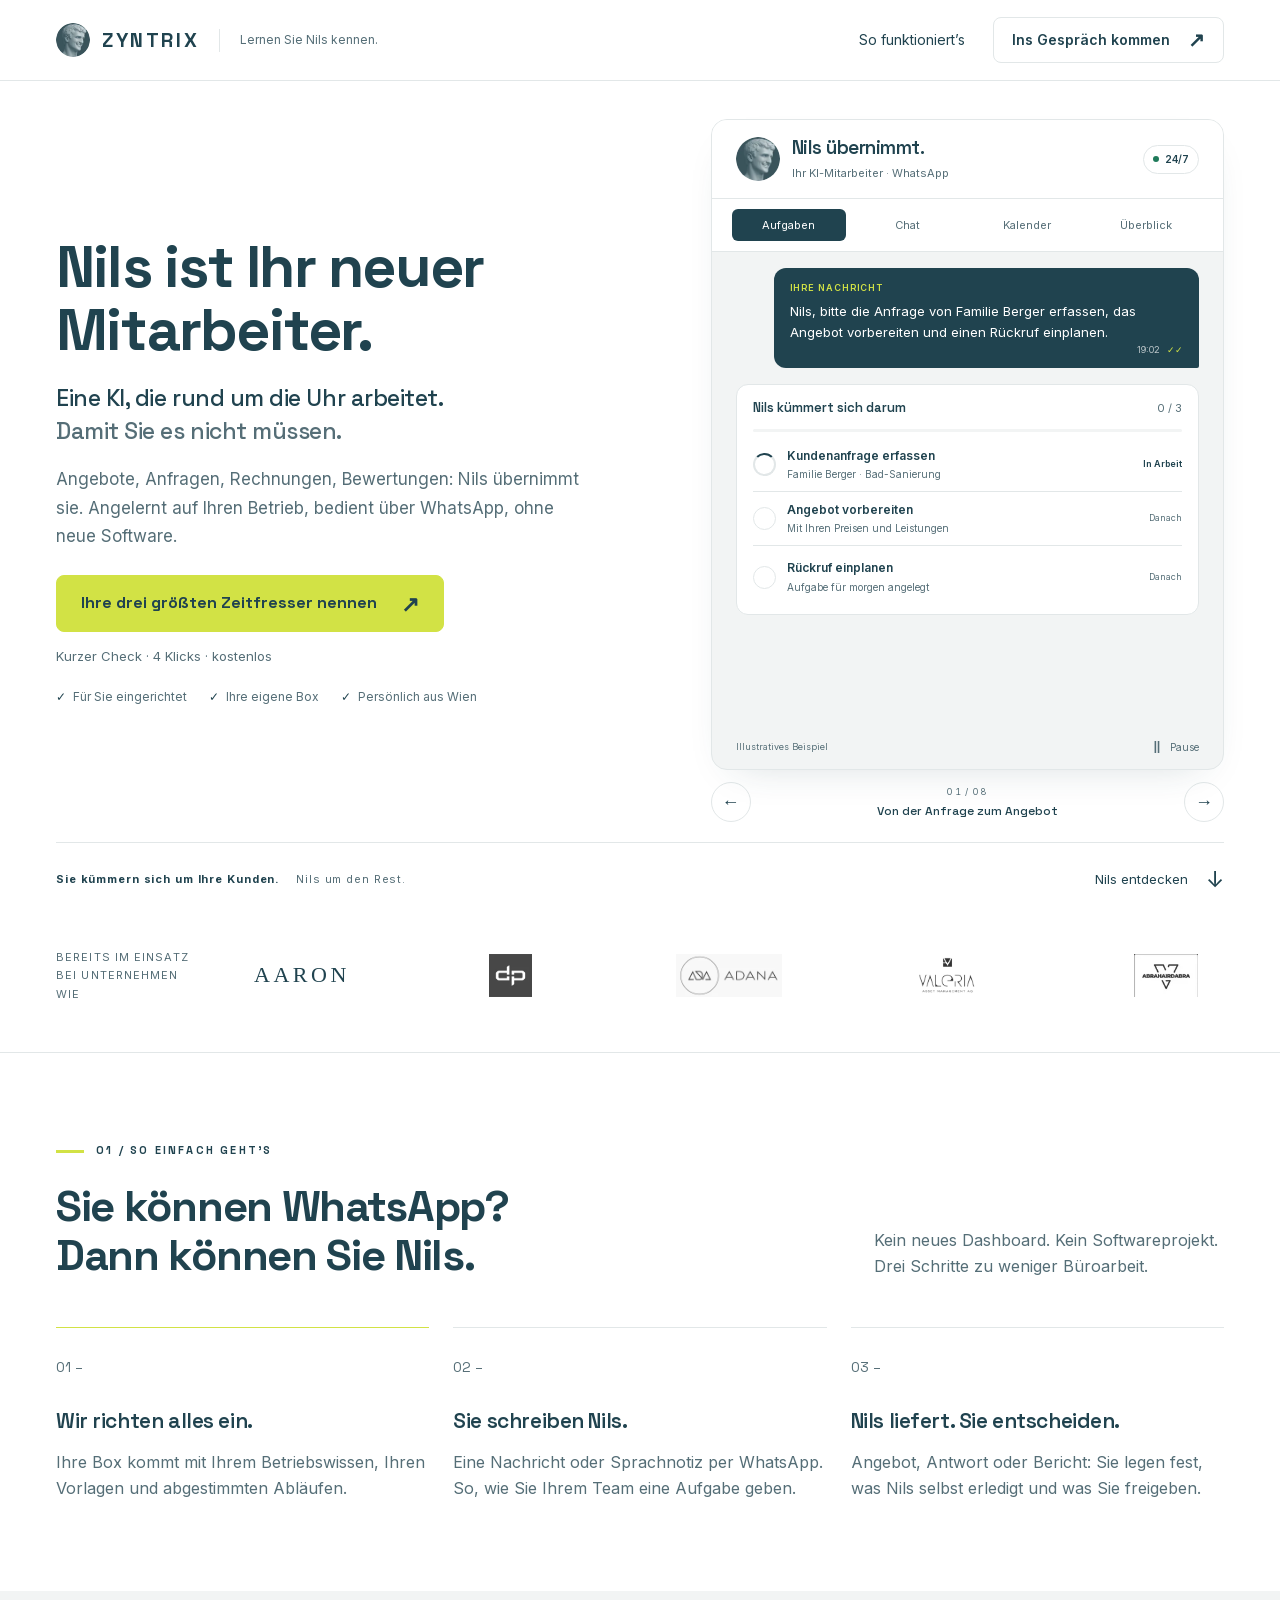
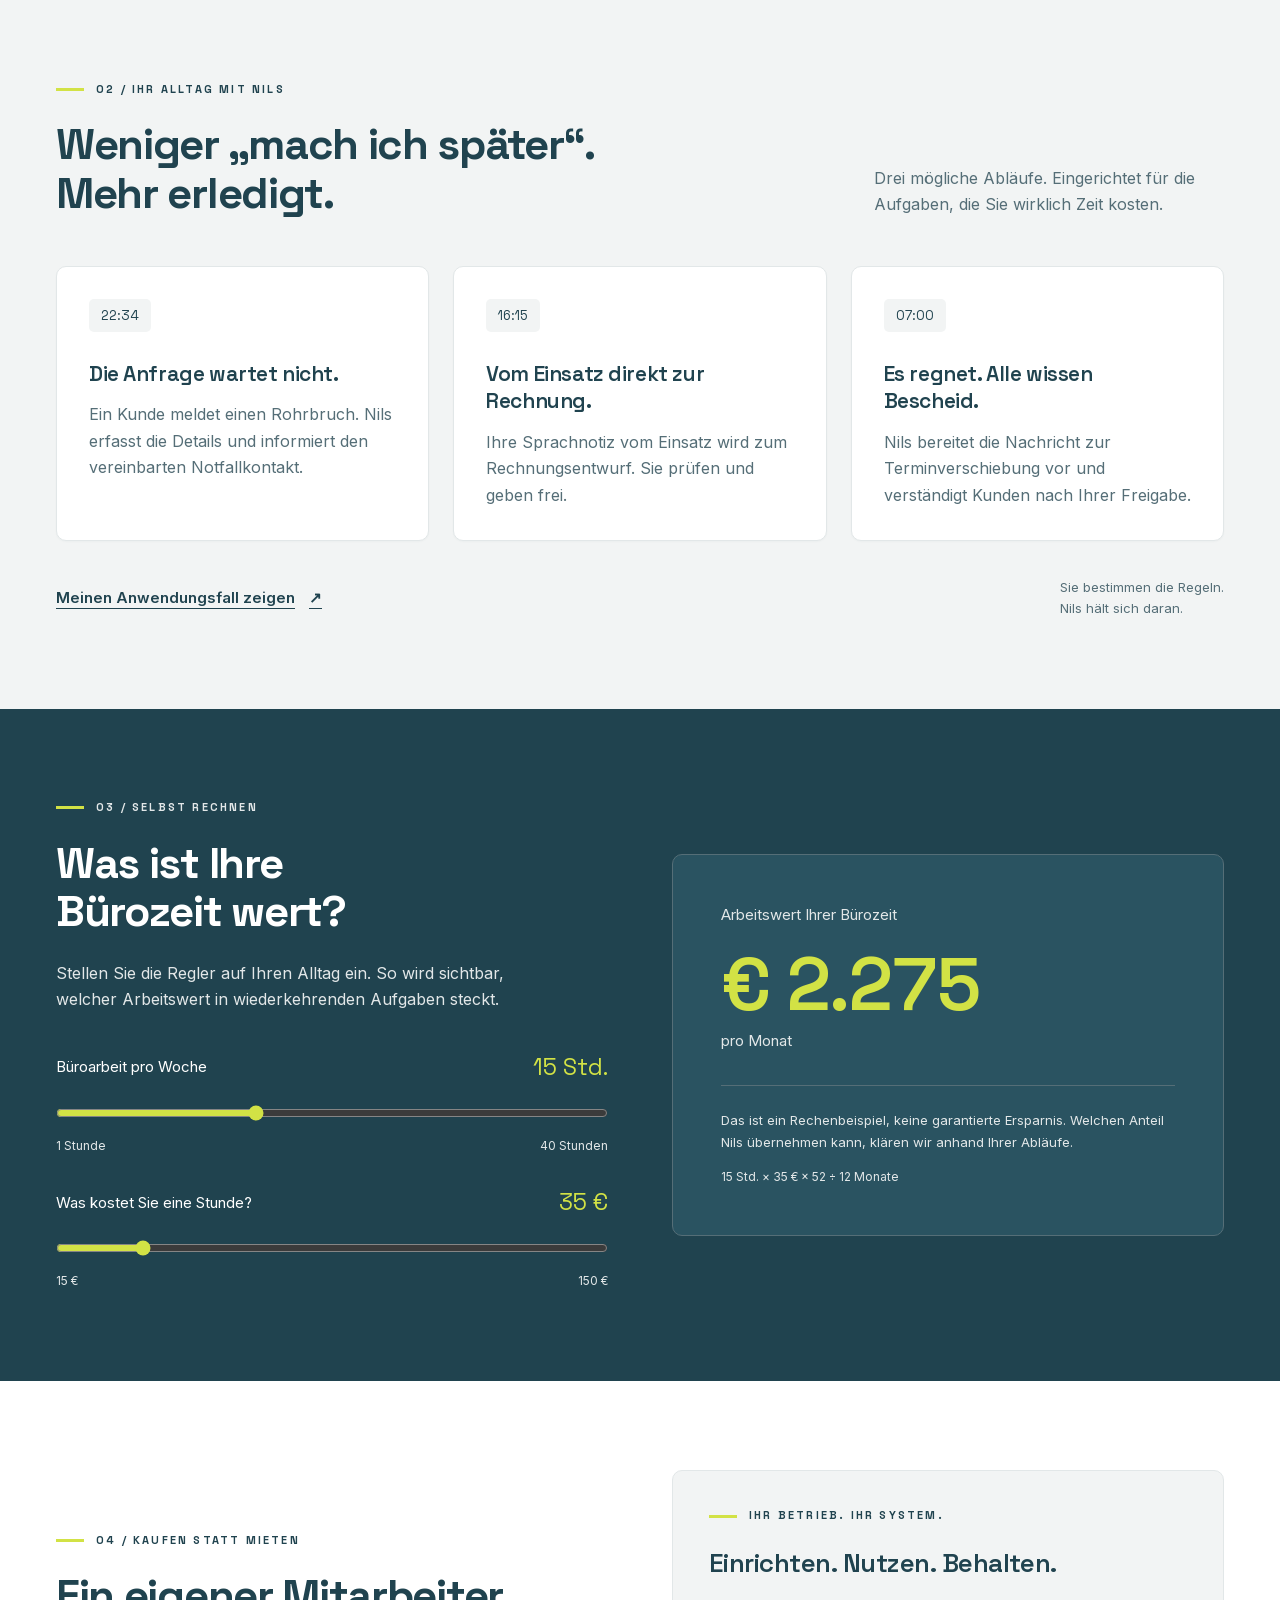
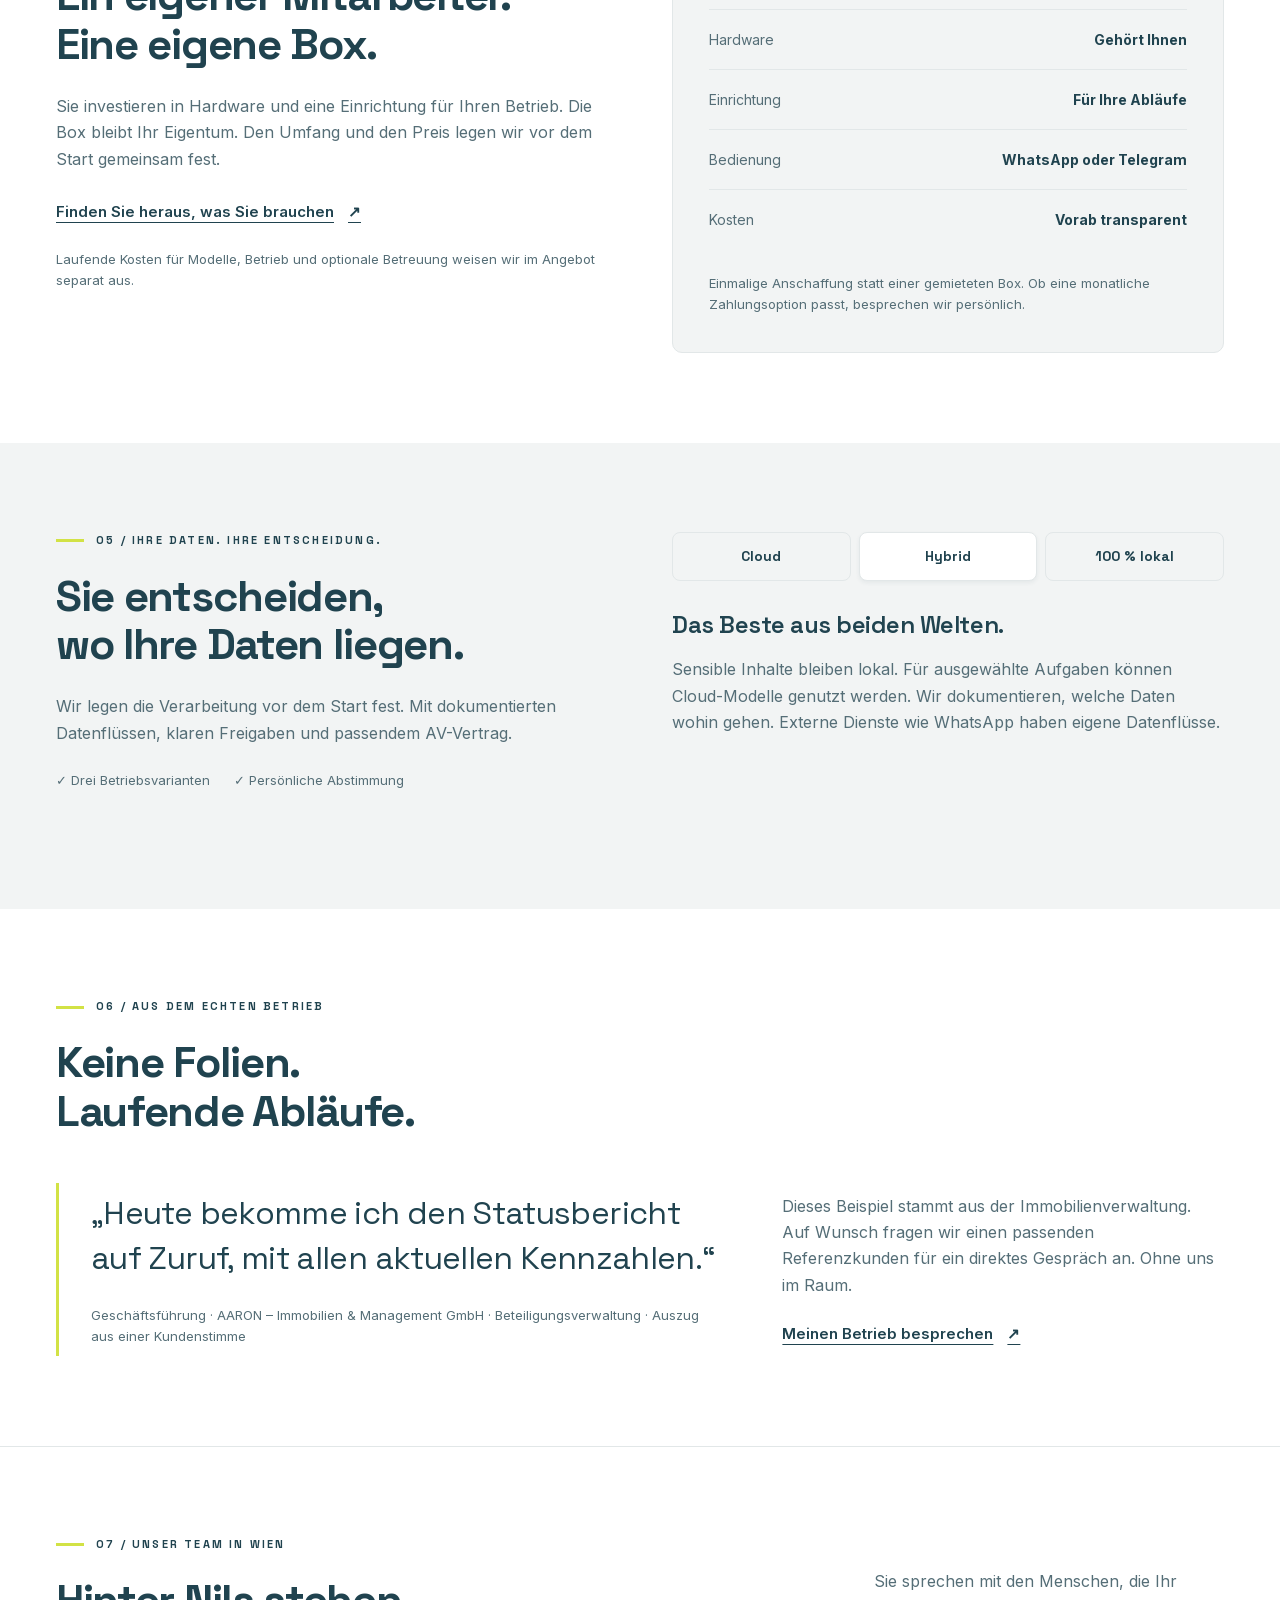
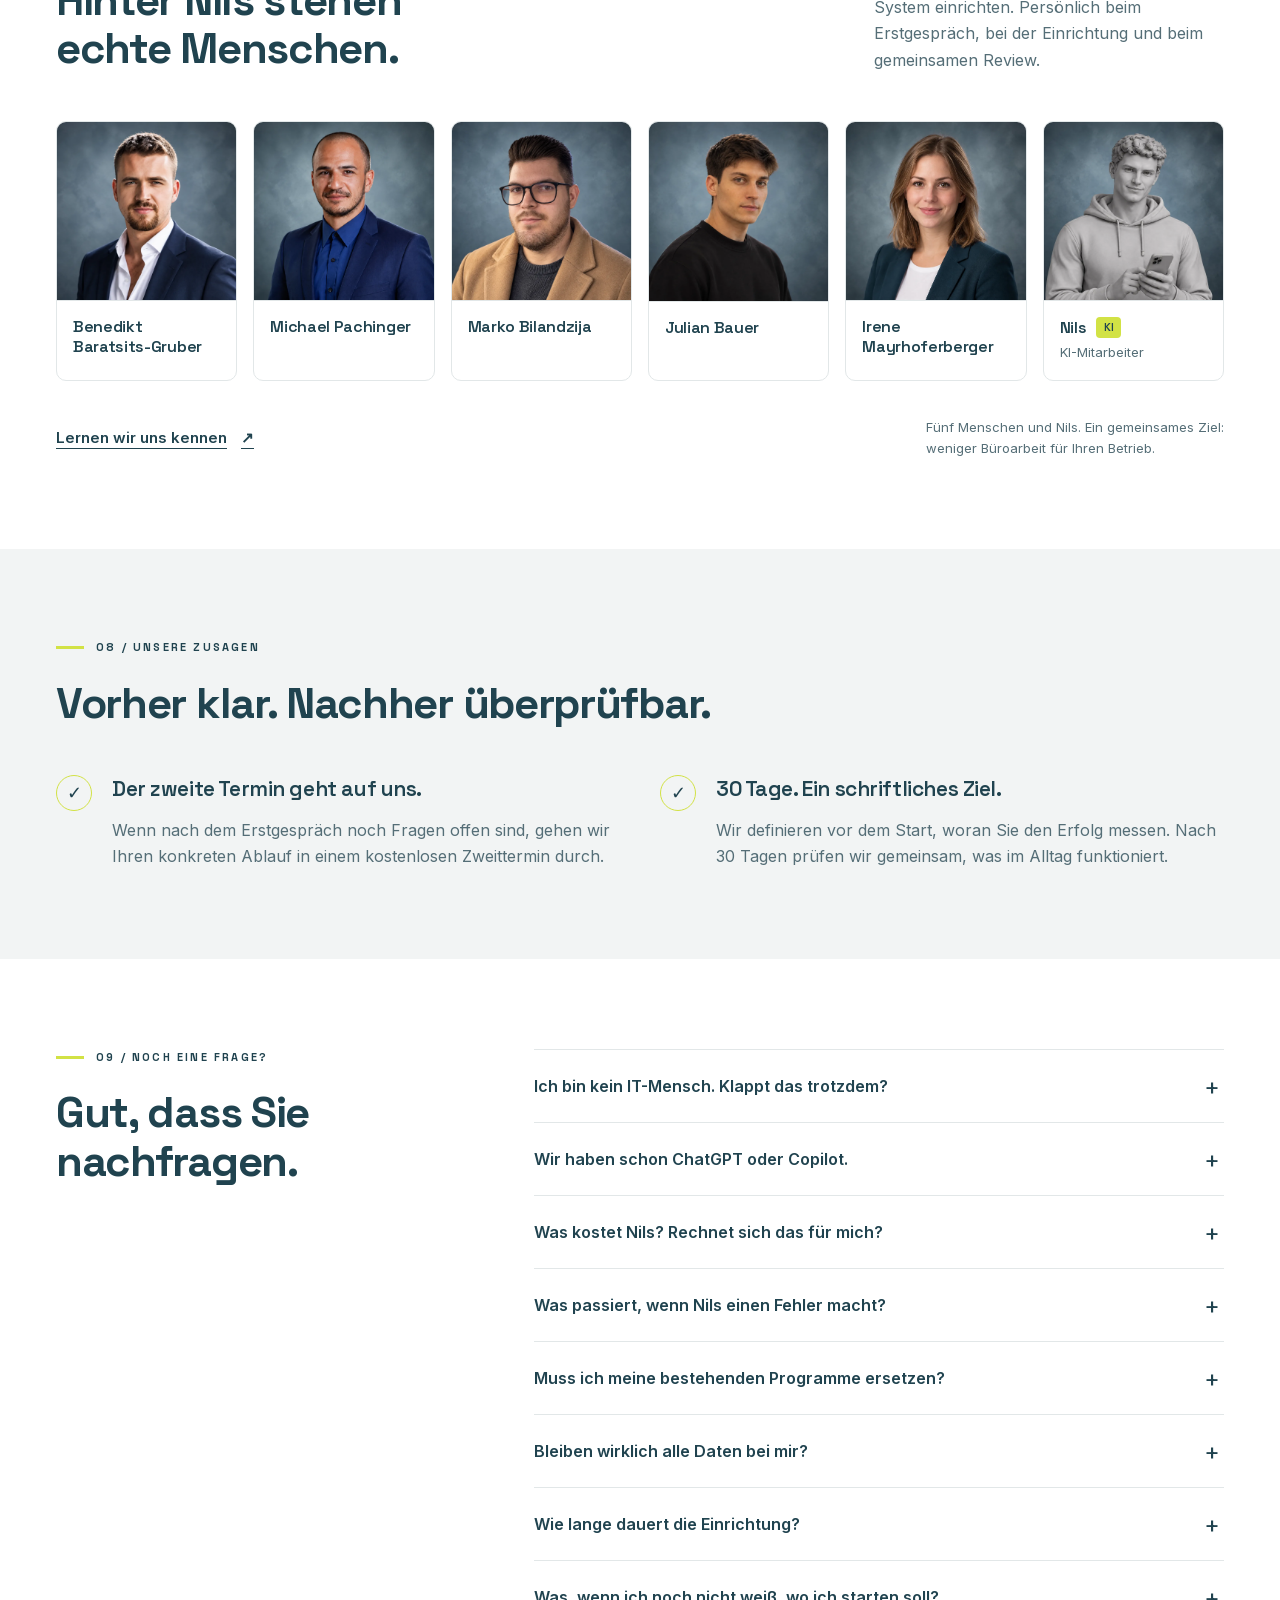
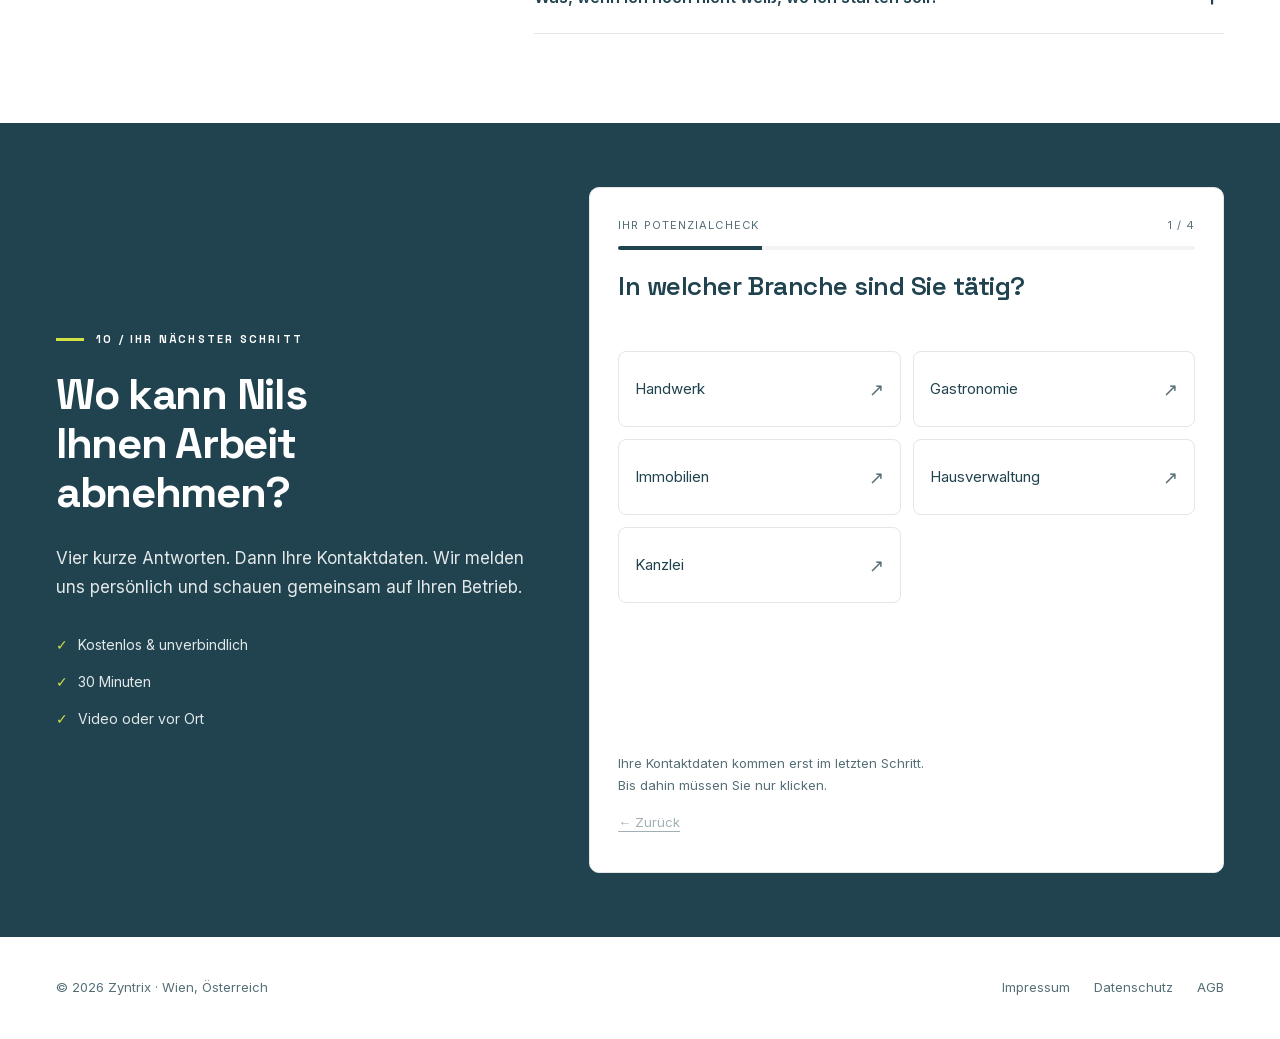
==== commit 623db473: "Hero: kombinierte Chat-/Aufgabenansicht mit vier Darstellungen und Ablauf-Steuerung Änderungen von C" ====
--- a/index.html
+++ b/index.html
@@ -65,16 +65,67 @@
         <div class="hero-actions"><a class="button" href="#potenzialcheck">Ihre drei größten Zeitfresser nennen <span class="arrow" aria-hidden="true">↗&#xFE0E;</span></a><span class="small muted">Kurzer Check · 4 Klicks · kostenlos</span></div>
         <div class="hero-checks"><span>Für Sie eingerichtet</span><span>Ihre eigene Box</span><span>Persönlich aus Wien</span></div>
       </div>
-      <div class="hero-demo" role="region" aria-roledescription="Karussell" aria-label="Anwendungsbeispiele mit Nils"><div class="hero-visual" role="group" aria-label="Illustration der KI-Box und eines beispielhaften Chats">
-        <div class="hero-sticker" id="hero-sticker">Feierabend statt Papierkram.</div>
-        <div class="phone"><div class="phone-top"><span aria-hidden="true">‹</span><img src="assets/landing2/nils.webp" width="30" height="30" alt=""><div><strong>Nils</strong><small id="chat-channel">Ihr KI-Mitarbeiter · WhatsApp</small></div></div><div class="chat"><div class="bubble out"><span id="demo-request">Bad-Sanierung, 12 m², Dusche ersetzen, Fliesen neu. Familie Berger, Klosterneuburg.</span><time>19:02 ✓✓</time></div><div class="bubble reply"><div class="file"><span class="file-icon" id="demo-file-type">PDF</span><div><b id="demo-file">Angebot_Berger.pdf</b><br><small id="demo-file-detail">Ihre Preise · Ihr Layout</small></div></div><span id="demo-response">Ihr Kostenvoranschlag ist fertig. Soll ich ihn zur Freigabe vorlegen?</span><time>19:02</time></div><div class="bubble out approval"><span id="demo-approval">Passt. Ich schaue kurz drüber.</span><time>19:03 ✓✓</time></div><div class="demo-note">Illustratives Beispiel</div></div></div>
-        <div class="box-device" aria-label="Schematische Darstellung der Nils-Box"><b>nils.</b><span class="slot"></span><i></i></div>
+      <div class="hero-demo" role="region" aria-roledescription="Karussell" aria-label="Anwendungsbeispiele mit Nils">
+        <div class="hero-visual" data-phase="complete" data-format="tasks">
+          <div class="demo-header">
+            <img src="assets/landing2/nils.webp" width="44" height="44" alt="">
+            <div><strong id="demo-heading">Nils übernimmt.</strong><span id="chat-channel">Ihr KI-Mitarbeiter · WhatsApp</span></div>
+            <span class="demo-online"><i aria-hidden="true"></i>24/7</span>
+          </div>
+          <div class="demo-formats" role="group" aria-label="Darstellung auswählen" hidden>
+            <button type="button" data-demo-format="tasks" aria-pressed="true">Aufgaben</button>
+            <button type="button" data-demo-format="chat" aria-pressed="false">Chat</button>
+            <button type="button" data-demo-format="calendar" aria-pressed="false">Kalender</button>
+            <button type="button" data-demo-format="briefing" aria-pressed="false">Überblick</button>
+          </div>
+          <div class="demo-stage">
+          <div class="demo-workspace is-active" data-demo-view="tasks">
+            <div class="demo-message"><span class="demo-overline">Ihre Nachricht</span><p id="demo-request">Nils, bitte die Anfrage von Familie Berger erfassen, das Angebot vorbereiten und einen Rückruf einplanen.</p><span class="demo-sent" aria-hidden="true">19:02 <span>✓✓</span></span></div>
+            <div class="demo-tasks">
+              <div class="demo-task-heading"><strong id="demo-work-label">Alles vorbereitet.</strong><span id="demo-progress-count">3 / 3</span></div>
+              <div class="demo-progress" role="progressbar" aria-label="Bearbeitete Aufgaben im Beispiel" aria-valuemin="0" aria-valuemax="3" aria-valuenow="3"><span id="demo-progress-fill"></span></div>
+              <ol id="demo-task-list">
+                <li data-state="done"><span class="demo-task-icon" aria-hidden="true">✓</span><div><strong>Kundenanfrage erfassen</strong><small>Familie Berger · Bad-Sanierung</small></div><span class="demo-task-state">Erledigt</span></li>
+                <li data-state="done"><span class="demo-task-icon" aria-hidden="true">✓</span><div><strong>Angebot vorbereiten</strong><small>Mit Ihren Preisen und Leistungen</small></div><span class="demo-task-state">Bereit</span></li>
+                <li data-state="done"><span class="demo-task-icon" aria-hidden="true">✓</span><div><strong>Rückruf einplanen</strong><small>Aufgabe für morgen angelegt</small></div><span class="demo-task-state">Erledigt</span></li>
+              </ol>
+            </div>
+            <div class="demo-result"><span class="demo-result-mark" aria-hidden="true">↳</span><div><strong id="demo-result-title">Für Sie bleibt nur die Freigabe.</strong><p id="demo-response">Anfrage erfasst, Rückruf eingeplant. Ihr Angebot liegt zur Prüfung bereit.</p></div></div>
+          </div>
+          <div class="demo-conversation" data-demo-view="chat" aria-hidden="true" inert>
+            <span class="demo-day">Heute · Ihr Chat mit Nils</span>
+            <div class="demo-chat-bubble is-user"><span class="demo-overline">Sie</span><p id="demo-chat-request"></p></div>
+            <div class="demo-chat-bubble" data-reveal="1"><span class="demo-overline">Nils</span><p id="demo-chat-answer"></p></div>
+            <div class="demo-chat-bubble is-user" data-reveal="2"><span class="demo-overline">Sie</span><p id="demo-chat-followup"></p></div>
+            <div class="demo-chat-bubble is-confirmation" data-reveal="3"><span class="demo-overline">Nils</span><p id="demo-chat-confirmation"></p><span class="demo-chat-check" aria-hidden="true">✓</span></div>
+            <div class="demo-typing" aria-hidden="true"><i></i><i></i><i></i><span>Nils schreibt …</span></div>
+          </div>
+          <div class="demo-calendar-view" data-demo-view="calendar" aria-hidden="true" inert>
+            <div class="demo-message"><span class="demo-overline">Ihre Nachricht</span><p>Nils, bitte für Familie Berger am Freitag um 19 Uhr einen Tisch für vier vorbereiten.</p></div>
+            <div class="demo-appointment" data-reveal="1">
+              <div class="demo-calendar-top"><span>Reservierung</span><span>Termin gefunden</span></div>
+              <div class="demo-calendar-date"><span>FR<strong>19:00</strong></span><div><h3>Familie Berger</h3><p>4 Personen · Freitagabend</p></div></div>
+              <div class="demo-week" aria-hidden="true"><span>MO</span><span>DI</span><span>MI</span><span>DO</span><span class="selected">FR</span><span>SA</span><span>SO</span></div>
+              <p class="demo-calendar-note">Ein freier Tisch ist verfügbar.</p>
+            </div>
+            <div class="demo-reminder" data-reveal="2"><span aria-hidden="true">↗</span><div><strong>Auch ans Erinnern gedacht.</strong><p>Erinnerung für Donnerstag vorbereitet.</p></div></div>
+            <div class="demo-calendar-result" data-reveal="3"><span class="demo-overline">Bereit für Ihre Freigabe</span><p>Bestätigung und Erinnerung stehen. Soll ich beides für Sie einplanen?</p></div>
+          </div>
+          <div class="demo-briefing-view" data-demo-view="briefing" aria-hidden="true" inert>
+            <div class="demo-briefing-intro"><span class="demo-overline">Ihr Morgenbriefing · 07:00</span><h3>Guten Morgen.<br>Ihr Tag ist schon sortiert.</h3><p>Das Wichtigste, bevor es losgeht.</p></div>
+            <div class="demo-metrics" data-reveal="1"><div><strong>3</strong><span>Termine</span></div><div><strong>2</strong><span>Freigaben</span></div><div><strong>1</strong><span>Priorität</span></div></div>
+            <div class="demo-agenda" data-reveal="2"><div><time>09:00</time><div><strong>Teammeeting</strong><span>Den Tag gemeinsam abstimmen</span></div></div><div><time>11:30</time><div><strong>Projektbesprechung</strong><span>Offene Punkte klären</span></div></div><div><time>14:00</time><div><strong>Rückruf</strong><span>Details zum Auftrag besprechen</span></div></div></div>
+            <div class="demo-priority" data-reveal="3"><span class="demo-overline">Das hat heute Priorität</span><strong>Zwei Anfragen warten auf Sie.</strong><p>Die Antworten sind vorbereitet. Sie geben sie nur noch frei.</p></div>
+          </div>
+          </div>
+          <div class="demo-footer"><span>Illustratives Beispiel</span><button type="button" id="demo-toggle" aria-label="Animation erneut abspielen" hidden><span id="demo-toggle-icon" aria-hidden="true">↻</span><span id="demo-toggle-label">Noch einmal</span></button></div>
+        </div>
+        <div class="demo-navigation" aria-label="Demo steuern">
+          <button type="button" id="demo-prev" aria-label="Vorheriges Beispiel" hidden>←</button>
+          <p id="demo-caption" aria-live="polite"><span id="demo-count">01 / 08</span><strong id="demo-title">Von der Anfrage zum Angebot</strong></p>
+          <button type="button" id="demo-next" aria-label="Nächstes Beispiel" hidden>→</button>
+        </div>
       </div>
-      <div class="demo-navigation" aria-label="Demo steuern">
-        <button type="button" id="demo-prev" aria-label="Vorheriges Beispiel">←</button>
-        <p id="demo-caption" aria-live="polite"><span id="demo-count">01 / 08</span><strong id="demo-title">Angebot vorbereiten</strong></p>
-        <button type="button" id="demo-next" aria-label="Nächstes Beispiel">→</button>
-      </div></div>
       <div class="hero-baseline"><span>Sie kümmern sich um Ihre Kunden.</span><span>Nils um den Rest.</span><a href="#so-funktionierts" aria-label="So funktioniert Nils">Nils entdecken <span aria-hidden="true">↓</span></a></div>
     </section>
     <section class="trust" aria-label="Bestehende Kunden"><div class="wrap trust-inner"><p class="trust-label">Bereits im Einsatz<br>bei Unternehmen wie</p><div class="logos"><span class="aaron" aria-label="AARON">AARON</span><img class="logo" src="assets/landing2/logo-dp-real.webp" alt="D&P" width="116" height="43"><img class="logo" src="assets/landing2/logo-adana-real.webp" alt="ADANA" width="116" height="43"><img class="logo" src="assets/landing2/logo-valeria-real.webp" alt="Valeria" width="116" height="43"><img class="logo" src="assets/landing2/logo-abrahairdabra.webp" alt="Abrahairdabra" width="116" height="43"></div></div></section>
@@ -135,11 +186,11 @@
   // für danke.html (Meta-Pixel-Lead), dann Weiterleitung. Siehe CLAUDE.md.
   const $ = (id) => document.getElementById(id);
   const BRANCHES = {
-    handwerk: {label:'Handwerk',first:'Sie bauen.',second:'Nils schreibt das Angebot.',description:'Angebote, Anfragen, Rechnungen, Bewertungen: Nils übernimmt sie. Angelernt auf Ihren Betrieb, bedient über WhatsApp, ohne neue Software.',sticker:'Feierabend statt Papierkram.',request:'Bad-Sanierung, 12 m², Dusche ersetzen, Fliesen neu. Familie Berger, Klosterneuburg.',file:'Angebot_Berger.pdf',type:'PDF',detail:'Ihre Preise · Ihr Layout',response:'Ihr Kostenvoranschlag ist fertig. Soll ich ihn zur Freigabe vorlegen?',scenes:[['22:34','Die Anfrage wartet nicht.','Ein Kunde meldet einen Rohrbruch. Nils erfasst die Details und informiert den vereinbarten Notfallkontakt.'],['16:15','Vom Einsatz direkt zur Rechnung.','Ihre Sprachnotiz vom Einsatz wird zum Rechnungsentwurf. Sie prüfen und geben frei.'],['07:00','Es regnet. Alle wissen Bescheid.','Nils bereitet die Nachricht zur Terminverschiebung vor und verständigt Kunden nach Ihrer Freigabe.']]},
-    gastro: {label:'Gastronomie',first:'Chef kocht.',second:'Nils macht den Rest.',description:'Ihre Küche läuft. Nils kümmert sich um die Büroarbeit. Als fertig eingerichtete KI-Box bereitet er Antworten, Reservierungen und Beiträge vor. Sie bedienen ihn über WhatsApp.',sticker:'Mehr Zeit für Ihre Gäste.',request:'Neue 2-Sterne-Bewertung: „Essen gut, aber lange gewartet.“ Bitte eine freundliche Antwort vorbereiten.',file:'Antwort auf Bewertung',type:'TXT',detail:'In Ihrem Ton · zur Freigabe',response:'Vielen Dank für Ihren Besuch und das ehrliche Feedback. Die Wartezeit tut uns leid. Wir nehmen das mit ins Team. – Passt der Entwurf so für Sie?',scenes:[['07:00','Das Tagesgericht ist schon online.','Sie schicken das heutige Menü. Nils erstellt einen Beitrag und veröffentlicht ihn nach Ihrer Freigabe.'],['17:30','Ein Tisch. Eine Erinnerung.','Nils erfasst Reservierungsanfragen und erinnert Gäste nach den von Ihnen festgelegten Regeln.'],['23:10','Die letzte Anfrage? Beantwortet.','Öffnungszeiten, Allergene, Gruppenanfragen: Nils antwortet mit Ihrem freigegebenen Betriebswissen.']]},
-    immo: {label:'Immobilien',first:'Wenige Eckdaten.',second:'Ein Exposé zur Freigabe.',description:'Sie schicken die Eckdaten per WhatsApp. Nils bereitet das Exposé für willhaben vor. Ihr KI-Mitarbeiter als fertig eingerichtete Box kennt Ihren Stil und Ihre Abläufe.',sticker:'Mehr Besichtigungen. Weniger Büro.',request:'Neue Wohnung: 85 m², 3 Zimmer, Balkon, 1190 Wien. Bitte ein Exposé vorbereiten.',file:'Expose_1190_Wien.pdf',type:'PDF',detail:'Ihre Eckdaten · Ihr Stil',response:'Der Exposé-Entwurf ist fertig. Fehlende Angaben habe ich markiert. Bitte prüfen Sie die Daten vor der Veröffentlichung.',scenes:[['08:10','Die richtigen Interessenten zuerst.','Nils strukturiert Anfragen nach Ihren Kriterien und bereitet die nächste Antwort vor.'],['11:30','Besichtigung? Abgestimmt.','Terminvorschläge und Erinnerungen laufen nach Ihren Regeln. Sie behalten den Überblick.'],['17:00','Der Eigentümer ist im Bild.','Anfragen und Aktivitäten werden zum Berichtsentwurf. Sie prüfen, Nils bereitet den Versand vor.']]},
-    hausverwaltung: {label:'Hausverwaltung',first:'Mieter schreibt um 23 Uhr.',second:'Sie schlafen durch.',description:'Nils nimmt Meldungen entgegen, erfasst die Details und informiert den richtigen Kontakt. Ihre fertig eingerichtete KI-Box unterstützt die Verwaltung. Auch außerhalb der Bürozeiten.',sticker:'Eine Meldung. Ein klarer Ablauf.',request:'Wasser tropft von der Decke, Stiege 2, Top 14. Was soll ich tun?',file:'Ticket · Wasserschaden',type:'INFO',detail:'Stiege 2 · Top 14',response:'Die Meldung ist erfasst. Ich informiere den hinterlegten Notfallkontakt. Bei akuter Gefahr wenden Sie sich bitte direkt an den Notruf.',scenes:[['23:04','Die erste Antwort steht.','Nils erfasst eine Schadensmeldung und gibt die von Ihnen definierten ersten Hinweise.'],['23:05','Der richtige Kontakt weiß Bescheid.','Je nach Meldung informiert Nils den hinterlegten Hausmeister oder Notfalldienst.'],['08:00','Alle auf demselben Stand.','Statusmeldungen und offene Vorgänge werden für Ihr Team und die Eigentümer zusammengefasst.']]},
-    kanzlei: {label:'Kanzlei',first:'KI für Ihre Kanzlei.',second:'Mandantendaten bleiben im Haus.',description:'Zuerst prüfen wir Ihren Einzelfall und die Verschwiegenheitspflichten. Dann richten wir Nils mit lokalen Modellen und internem Zugang ein. Sensible Mandantendaten laufen nicht über WhatsApp.',sticker:'Lokal. Kontrollierbar. Für Sie.',request:'Fasse die freigegebenen internen Vorgaben zur Berichtsvorbereitung zusammen.',file:'Interne Wissensabfrage',type:'LOKAL',detail:'Lokales Modell · interner Zugang',response:'Die Zusammenfassung liegt intern zur Prüfung bereit. Die verwendeten Quellen aus Ihrem freigegebenen Wissensbestand sind beigefügt.',scenes:[['09:00','Einzelfall zuerst.','Wir prüfen Datenflüsse, Verschwiegenheit und erlaubte Aufgaben, bevor wir eine Umsetzung festlegen.'],['11:15','Internes Wissen auf Zuruf.','Nils bereitet Antworten aus freigegebenen internen Unterlagen mit Quellenhinweisen vor.'],['16:30','Berichte besser vorbereiten.','Strukturieren und zusammenfassen im lokalen System. Die fachliche Prüfung bleibt bei Ihnen.']]}
+    handwerk: {label:'Handwerk',first:'Sie bauen.',second:'Nils schreibt das Angebot.',description:'Angebote, Anfragen, Rechnungen, Bewertungen: Nils übernimmt sie. Angelernt auf Ihren Betrieb, bedient über WhatsApp, ohne neue Software.',scenes:[['22:34','Die Anfrage wartet nicht.','Ein Kunde meldet einen Rohrbruch. Nils erfasst die Details und informiert den vereinbarten Notfallkontakt.'],['16:15','Vom Einsatz direkt zur Rechnung.','Ihre Sprachnotiz vom Einsatz wird zum Rechnungsentwurf. Sie prüfen und geben frei.'],['07:00','Es regnet. Alle wissen Bescheid.','Nils bereitet die Nachricht zur Terminverschiebung vor und verständigt Kunden nach Ihrer Freigabe.']]},
+    gastro: {label:'Gastronomie',first:'Chef kocht.',second:'Nils macht den Rest.',description:'Ihre Küche läuft. Nils kümmert sich um die Büroarbeit. Als fertig eingerichtete KI-Box bereitet er Antworten, Reservierungen und Beiträge vor. Sie bedienen ihn über WhatsApp.',scenes:[['07:00','Das Tagesgericht ist schon online.','Sie schicken das heutige Menü. Nils erstellt einen Beitrag und veröffentlicht ihn nach Ihrer Freigabe.'],['17:30','Ein Tisch. Eine Erinnerung.','Nils erfasst Reservierungsanfragen und erinnert Gäste nach den von Ihnen festgelegten Regeln.'],['23:10','Die letzte Anfrage? Beantwortet.','Öffnungszeiten, Allergene, Gruppenanfragen: Nils antwortet mit Ihrem freigegebenen Betriebswissen.']]},
+    immo: {label:'Immobilien',first:'Wenige Eckdaten.',second:'Ein Exposé zur Freigabe.',description:'Sie schicken die Eckdaten per WhatsApp. Nils bereitet das Exposé für willhaben vor. Ihr KI-Mitarbeiter als fertig eingerichtete Box kennt Ihren Stil und Ihre Abläufe.',scenes:[['08:10','Die richtigen Interessenten zuerst.','Nils strukturiert Anfragen nach Ihren Kriterien und bereitet die nächste Antwort vor.'],['11:30','Besichtigung? Abgestimmt.','Terminvorschläge und Erinnerungen laufen nach Ihren Regeln. Sie behalten den Überblick.'],['17:00','Der Eigentümer ist im Bild.','Anfragen und Aktivitäten werden zum Berichtsentwurf. Sie prüfen, Nils bereitet den Versand vor.']]},
+    hausverwaltung: {label:'Hausverwaltung',first:'Mieter schreibt um 23 Uhr.',second:'Sie schlafen durch.',description:'Nils nimmt Meldungen entgegen, erfasst die Details und informiert den richtigen Kontakt. Ihre fertig eingerichtete KI-Box unterstützt die Verwaltung. Auch außerhalb der Bürozeiten.',scenes:[['23:04','Die erste Antwort steht.','Nils erfasst eine Schadensmeldung und gibt die von Ihnen definierten ersten Hinweise.'],['23:05','Der richtige Kontakt weiß Bescheid.','Je nach Meldung informiert Nils den hinterlegten Hausmeister oder Notfalldienst.'],['08:00','Alle auf demselben Stand.','Statusmeldungen und offene Vorgänge werden für Ihr Team und die Eigentümer zusammengefasst.']]},
+    kanzlei: {label:'Kanzlei',first:'KI für Ihre Kanzlei.',second:'Mandantendaten bleiben im Haus.',description:'Zuerst prüfen wir Ihren Einzelfall und die Verschwiegenheitspflichten. Dann richten wir Nils mit lokalen Modellen und internem Zugang ein. Sensible Mandantendaten laufen nicht über WhatsApp.',scenes:[['09:00','Einzelfall zuerst.','Wir prüfen Datenflüsse, Verschwiegenheit und erlaubte Aufgaben, bevor wir eine Umsetzung festlegen.'],['11:15','Internes Wissen auf Zuruf.','Nils bereitet Antworten aus freigegebenen internen Unterlagen mit Quellenhinweisen vor.'],['16:30','Berichte besser vorbereiten.','Strukturieren und zusammenfassen im lokalen System. Die fachliche Prüfung bleibt bei Ihnen.']]}
   };
   const params = new URLSearchParams(location.search);
   const initialBranch = Object.hasOwn(BRANCHES,params.get('b')) ? params.get('b') : 'handwerk';
@@ -158,7 +209,7 @@
   }
   function setBranch(key) {
     activeBranch=key; const b=BRANCHES[key]; const local=key==='kanzlei';
-    for (const [id,value] of Object.entries({'hero-description':b.description,'demo-request':b.request,'demo-file':b.file,'demo-response':b.response,'hero-sticker':b.sticker,'demo-file-type':b.type,'demo-file-detail':b.detail})) $(id).textContent=value;
+    $('hero-description').textContent=b.description;
     $('chat-channel').textContent=local?'Ihr KI-Mitarbeiter · intern':'Ihr KI-Mitarbeiter · WhatsApp';
     $('steps-title').replaceChildren(document.createTextNode(local?'Ihr Wissen.':'Sie können WhatsApp?'),document.createElement('br'),document.createTextNode(local?'Ihr interner Zugang.':'Dann können Sie Nils.'));
     $('steps-description').textContent=local?'Einzelfall prüfen, lokal einrichten, gemeinsam testen.':'Kein neues Dashboard. Kein Softwareprojekt. Drei Schritte zu weniger Büroarbeit.';
@@ -177,30 +228,117 @@
   }
   setBranch(initialBranch);
   document.querySelectorAll('[data-privacy]').forEach(button=>button.addEventListener('click',()=>setPrivacy(button.dataset.privacy)));
-  // Illustrative workflows adapted from the pitch deck, pp. 2, 13–16.
-  // Switching examples never changes the selected industry or lead data.
+  // Illustrative workflows. Navigation never changes the industry or lead data.
+  const branchDemos = {
+    handwerk: {title:'Von der Anfrage zum Angebot',request:'Nils, bitte die Anfrage von Familie Berger erfassen, das Angebot vorbereiten und einen Rückruf einplanen.',tasks:[['Kundenanfrage erfassen','Familie Berger · Bad-Sanierung','Erledigt'],['Angebot vorbereiten','Mit Ihren Preisen und Leistungen','Bereit'],['Rückruf einplanen','Aufgabe für morgen angelegt','Erledigt']],result:'Für Sie bleibt nur die Freigabe.',response:'Anfrage erfasst, Rückruf eingeplant. Ihr Angebot liegt zur Prüfung bereit.'},
+    gastro: {title:'Aus Feedback wird Service',request:'Nils, neue Bewertung: „Essen gut, aber lange gewartet.“ Bitte eine Antwort vorbereiten und ans Team weitergeben.',tasks:[['Bewertung erfassen','Feedback zur Wartezeit erkannt','Erledigt'],['Antwort formulieren','Freundlich und in Ihrem Ton','Bereit'],['Team informieren','Hinweis für die nächste Besprechung','Erledigt']],result:'Aufmerksam. Auch nach Feierabend.',response:'Ihr Team ist informiert. Die freundliche Antwort liegt zur Freigabe bereit.'},
+    immo: {title:'Von den Eckdaten zum Exposé',request:'Nils, neue Wohnung: 85 m², 3 Zimmer, Balkon, 1190 Wien. Bitte das Exposé vorbereiten.',tasks:[['Eckdaten strukturieren','85 m² · 3 Zimmer · 1190 Wien','Erledigt'],['Exposé formulieren','In Ihrem Stil, für Ihr Objekt','Bereit'],['Angaben prüfen','Fehlende Details markiert','Erledigt']],result:'Bereit für Ihren letzten Blick.',response:'Das Exposé liegt zur Prüfung bereit. Fehlende Angaben sind für Sie markiert.'},
+    hausverwaltung: {title:'Eine Meldung. Alles in Bewegung.',request:'Wasser tropft von der Decke, Stiege 2, Top 14. Bitte die Meldung aufnehmen und den Notfallkontakt informieren.',tasks:[['Schaden aufnehmen','Stiege 2 · Top 14 · Wasserschaden','Erledigt'],['Notfallkontakt informieren','Nach Ihrem hinterlegten Ablauf','Erledigt'],['Vorgang dokumentieren','Alle Details für Ihr Team','Erledigt']],result:'Der richtige Kontakt weiß Bescheid.',response:'Meldung erfasst, Notfallkontakt informiert. Ihr Team findet alle Details im Vorgang.'},
+    kanzlei: {title:'Internes Wissen. Sofort griffbereit.',request:'Nils, fasse die freigegebenen internen Vorgaben zur Berichtsvorbereitung zusammen.',tasks:[['Interne Quellen durchsuchen','Nur freigegebene Unterlagen','Erledigt'],['Vorgaben zusammenfassen','Verarbeitung im lokalen System','Bereit'],['Quellen zuordnen','Fundstellen zur fachlichen Prüfung','Erledigt']],result:'Ihr Wissen bleibt im Haus.',response:'Die Zusammenfassung mit Quellen liegt intern bereit. Die fachliche Prüfung bleibt bei Ihnen.'}
+  };
   const demoExamples = [
-    {key:'review',title:'Bewertung beantworten',sticker:'Auch Kritik verdient eine Antwort.',request:'„Essen gut, aber lange gewartet.“ Bitte eine freundliche Antwort auf diese Bewertung.',file:'Bewertungsantwort.txt',type:'TXT',detail:'Ihr Ton · zur Freigabe',response:'Danke für Ihr Feedback! Die Wartezeit tut uns leid. Wir besprechen das im Team. – Hier ist Ihr Antwortentwurf.',approval:'Danke. Ich prüfe die Antwort.'},
-    {key:'reservation',title:'Reservierung & Erinnerung',sticker:'Ein Tisch. Alles vorbereitet.',request:'Familie Berger möchte Freitag um 19 Uhr einen Tisch für vier. Bitte im Kalender prüfen.',file:'Reservierung_Berger',type:'INFO',detail:'Kalender · Bestätigung',response:'Der Tisch ist frei. Bestätigung und Erinnerung für den Vortag sind vorbereitet. Soll ich sie einplanen?',approval:'Ja, bitte so einplanen.'},
-    {key:'social',title:'Social Post vorbereiten',sticker:'Drei Stichworte. Ein fertiger Post.',request:'Morgen: Kürbisrisotto, regional, 12,90 €. Bitte einen Instagram-Beitrag vorbereiten.',file:'Tagesgericht_Post.txt',type:'TXT',detail:'Text · Bildidee · Zeitpunkt',response:'Der Beitragsentwurf mit Bildidee ist fertig. Veröffentlichung morgen um 7 Uhr – nach Ihrer Freigabe.',approval:'Ich schaue mir den Entwurf an.'},
-    {key:'invoice',title:'Offene Rechnung nachfassen',sticker:'Freundlich erinnern. Zeit sparen.',request:'Rechnung 1042 ist seit 14 Tagen offen. Bitte eine freundliche Erinnerung vorbereiten.',file:'Erinnerung_1042.pdf',type:'PDF',detail:'Offene Posten · Ihr Ton',response:'Der Entwurf mit Rechnungsnummer, Betrag und Zahlungsziel liegt bereit. Bitte prüfen Sie ihn vor dem Versand.',approval:'Danke, ich prüfe die Angaben.'},
-    {key:'briefing',title:'Morgenbriefing erhalten',sticker:'Der Tag beginnt mit Überblick.',request:'Guten Morgen, Nils. Welche Termine und offenen Aufgaben stehen heute an?',file:'Morgenbriefing.txt',type:'INFO',detail:'Termine · Anfragen · Prioritäten',response:'9 Uhr: Teammeeting. Zwei Anfragen warten auf Freigabe. Das Angebot Berger ist heute fällig. Ihre Übersicht ist bereit.',approval:'Zeig mir zuerst die Anfragen.'},
-    {key:'meeting',title:'Meeting-Protokoll erstellen',sticker:'Besprochen. Festgehalten.',request:'Meeting: Anna prüft das Angebot bis Freitag. Lukas klärt den Liefertermin. Bitte protokollieren.',file:'Meeting_Protokoll.pdf',type:'PDF',detail:'Beschlüsse · Zuständige · Fristen',response:'Das Protokoll mit Aufgaben, Verantwortlichen und Fristen ist vorbereitet. Soll ich es Ihnen zur Prüfung vorlegen?',approval:'Ja, bitte. Ich lese es durch.'},
-    {key:'knowledge',title:'Internes Wissen finden',sticker:'Ihr Wissen. Auf Zuruf.',request:'Was steht in unseren freigegebenen Unterlagen zur Einarbeitung neuer Mitarbeiter?',file:'Einarbeitung_Quellen.pdf',type:'PDF',detail:'Eigenes Wissen · mit Quellen',response:'Die Zusammenfassung mit Verweisen auf Ihre internen Unterlagen ist fertig. Fehlende Angaben sind markiert.',approval:'Gut, ich sehe mir die Quellen an.'}
+    {key:'review',...branchDemos.gastro},
+    {key:'reservation',title:'Reservierung & Erinnerung',request:'Nils, Familie Berger möchte Freitag um 19 Uhr einen Tisch für vier. Bitte alles vorbereiten.',tasks:[['Verfügbarkeit prüfen','Freitag · 19 Uhr · 4 Personen','Erledigt'],['Bestätigung vorbereiten','Alle Details für Ihre Gäste','Bereit'],['Erinnerung vorbereiten','Für den Tag vor dem Besuch','Bereit']],result:'Ein Tisch. Alles vorbereitet.',response:'Der Tisch ist frei. Bestätigung und Erinnerung warten auf Ihre Freigabe.'},
+    {key:'social',title:'Ihr nächster Social Post',request:'Nils, morgen gibt es regionales Kürbisrisotto um 12,90 €. Bitte einen Instagram-Beitrag vorbereiten.',tasks:[['Beitrag schreiben','Ihr Tagesgericht, in Ihrem Ton','Bereit'],['Bildidee entwickeln','Passend zu Ihrem Restaurant','Bereit'],['Veröffentlichung vorbereiten','Morgen um 7 Uhr · nach Freigabe','Bereit']],result:'Sie kochen. Nils schreibt.',response:'Text, Bildidee und Zeitpunkt stehen. Sie geben den Beitrag noch frei.'},
+    {key:'invoice',title:'Offene Rechnungen im Blick',request:'Nils, Rechnung 1042 ist seit 14 Tagen offen. Bitte eine freundliche Erinnerung vorbereiten.',tasks:[['Offenen Posten prüfen','Rechnung 1042 · Zahlungsstatus','Erledigt'],['Erinnerung formulieren','Freundlich, mit allen Angaben','Bereit'],['Wiedervorlage anlegen','Damit nichts liegen bleibt','Erledigt']],result:'Nachfassen ohne Hinterherlaufen.',response:'Die Erinnerung liegt zur Prüfung bereit. Die nächste Wiedervorlage ist angelegt.'},
+    {key:'briefing',title:'Ihr Morgen. Schon sortiert.',request:'Guten Morgen, Nils. Welche Termine und offenen Aufgaben stehen heute an?',tasks:[['Termine zusammenstellen','Heute um 9 Uhr: Teammeeting','Erledigt'],['Offene Aufgaben sichten','2 Anfragen warten auf Freigabe','Erledigt'],['Prioritäten zusammenfassen','Bericht heute zur Prüfung fällig','Bereit']],result:'Überblick, bevor der Tag losgeht.',response:'Ihr Tag ist sortiert: erst die zwei Anfragen freigeben, dann den Bericht prüfen.'},
+    {key:'meeting',title:'Aus Besprechungen werden Aufgaben',request:'Nils, bitte festhalten: Anna prüft den Bericht bis Freitag. Lukas klärt den Liefertermin.',tasks:[['Besprechung zusammenfassen','Die wichtigsten Ergebnisse','Bereit'],['Aufgaben zuordnen','Anna: Bericht · Lukas: Liefertermin','Erledigt'],['Fristen vormerken','Berichtsprüfung bis Freitag','Erledigt']],result:'Besprochen. Festgehalten.',response:'Zusammenfassung, Zuständigkeiten und Fristen sind bereit für Ihre Prüfung.'},
+    {key:'knowledge',...branchDemos.kanzlei,title:'Ihr Betriebswissen auf Zuruf',request:'Nils, was steht in unseren freigegebenen Unterlagen zur Einarbeitung neuer Mitarbeiter?',tasks:[['Betriebswissen durchsuchen','Ihre freigegebenen Unterlagen','Erledigt'],['Antwort zusammenfassen','Die wichtigsten Schritte im Überblick','Bereit'],['Quellen verknüpfen','Direkt zur passenden Fundstelle','Erledigt']],result:'Weniger suchen. Mehr wissen.',response:'Die Schritte zur Einarbeitung sind zusammengefasst und mit Ihren Quellen verknüpft.'}
   ];
-  const firstDemo = {...BRANCHES[initialBranch], title:({handwerk:'Angebot vorbereiten',gastro:'Bewertung beantworten',immo:'Exposé vorbereiten',hausverwaltung:'Schadensmeldung erfassen',kanzlei:'Internes Wissen finden'})[initialBranch], approval:'Passt. Ich schaue kurz drüber.'};
-  const demos = [firstDemo, ...demoExamples.filter(example => initialBranch === 'kanzlei' ? ['briefing','meeting'].includes(example.key) : !(initialBranch === 'gastro' && example.key === 'review'))];
-  let demoIndex = 0;
+  const demos = [branchDemos[initialBranch], ...demoExamples.filter(example => initialBranch === 'kanzlei' ? ['briefing','meeting'].includes(example.key) : !(initialBranch === 'gastro' && example.key === 'review'))];
+  // Different content gets a fitting presentation, rather than the same checklist.
+  const demoChats = {
+    review: {answer:'Danke für Ihr ehrliches Feedback! Schön, dass es Ihnen geschmeckt hat. Die Wartezeit tut uns leid – wir nehmen das mit ins Team.',followup:'Passt, bitte die Antwort veröffentlichen.',confirmation:'Erledigt. Die Antwort ist veröffentlicht und Ihr Team ist informiert.'},
+    social: {answer:'Regional, cremig, herbstlich: Morgen gibt’s unser Kürbisrisotto um 12,90 €. Wir freuen uns auf Sie! 🍂',followup:'Gefällt mir. Morgen um 7 Uhr veröffentlichen.',confirmation:'Ist eingeplant. Ihr Beitrag geht morgen um 7 Uhr online.'},
+    meeting: {answer:'Festgehalten: Anna prüft den Bericht bis Freitag. Lukas klärt den Liefertermin. Beide Zuständigkeiten sind zugeordnet.',followup:'Erinnere Anna bitte am Donnerstag.',confirmation:'Die Erinnerung für Donnerstag ist vorgemerkt. So bleibt die Frist im Blick.'},
+    knowledge: {answer:'Unsere Einarbeitung startet mit dem Team-Rundgang, den Systemzugängen und einem festen Ansprechpartner. Grundlage: Ihr interner Einarbeitungsleitfaden.',followup:'Und wer kümmert sich um die Zugänge?',confirmation:'Laut IT-Checkliste übernimmt das Ihre IT-Ansprechperson. Die Fundstelle ist Abschnitt „Erster Arbeitstag“.'}
+  };
+  demos.forEach(example => { example.format = example.key === 'reservation' ? 'calendar' : example.key === 'briefing' ? 'briefing' : demoChats[example.key] ? 'chat' : 'tasks'; });
+  const demoVisual = document.querySelector('.hero-visual');
+  const motionPreference = window.matchMedia('(prefers-reduced-motion: reduce)');
+  let demoIndex = 0, demoStep = 3, demoTimer = null, demoPaused = false, demoInView = !('IntersectionObserver' in window);
+  function updateDemoState() {
+    const complete = demoStep === 3;
+    demoVisual.dataset.step = String(demoStep);
+    document.querySelectorAll('[data-reveal]').forEach(node => { node.classList.toggle('is-revealed', Number(node.dataset.reveal) <= demoStep); });
+    demoVisual.dataset.phase = complete ? 'complete' : 'working';
+    demoVisual.classList.toggle('paused', demoPaused || !demoInView || document.hidden);
+    $('demo-work-label').textContent = complete ? 'Alles vorbereitet.' : (demoPaused ? 'Ablauf pausiert' : 'Nils kümmert sich darum');
+    $('demo-progress-count').textContent = demoStep + ' / 3';
+    document.querySelector('.demo-progress').setAttribute('aria-valuenow', String(demoStep));
+    $('demo-progress-fill').style.width = (demoStep / 3 * 100) + '%';
+    [...$('demo-task-list').children].forEach((row, i) => {
+      const state = i < demoStep ? 'done' : i === demoStep ? 'active' : 'waiting';
+      row.dataset.state = state;
+      row.querySelector('.demo-task-icon').textContent = state === 'done' ? '✓' : '';
+      row.querySelector('.demo-task-state').textContent = state === 'done' ? row.dataset.completeStatus : state === 'active' ? 'In Arbeit' : 'Danach';
+    });
+    const label = complete ? 'Noch einmal' : demoPaused ? 'Fortsetzen' : 'Pause';
+    $('demo-toggle-label').textContent = label;
+    $('demo-toggle-icon').textContent = complete ? '↻' : demoPaused ? '▷' : 'Ⅱ';
+    $('demo-toggle').setAttribute('aria-label', complete ? 'Animation erneut abspielen' : demoPaused ? 'Animation fortsetzen' : 'Animation pausieren');
+    // Keep the finished answer readable to assistive technology throughout the animation.
+    $('demo-toggle').hidden = motionPreference.matches;
+  }
+  function scheduleDemo() {
+    window.clearTimeout(demoTimer);
+    updateDemoState();
+    if (demoStep === 3 || demoPaused || !demoInView || document.hidden || motionPreference.matches) return;
+    demoTimer = window.setTimeout(() => { demoStep++; scheduleDemo(); }, 2200);
+  }
   function renderDemo(index) {
     demoIndex = (index + demos.length) % demos.length;
     const example = demos[demoIndex];
-    for (const [id,value] of Object.entries({'demo-request':example.request,'demo-file':example.file,'demo-response':example.response,'hero-sticker':example.sticker,'demo-file-type':example.type,'demo-file-detail':example.detail,'demo-approval':example.approval,'demo-title':example.title})) $(id).textContent = value;
+    demoVisual.dataset.format = example.format;
+    $('demo-heading').textContent = ({tasks:'Nils übernimmt.',chat:'Nils antwortet.',calendar:'Nils denkt mit.',briefing:'Ihr Tag mit Nils.'})[example.format];
+    document.querySelectorAll('[data-demo-view]').forEach(view => {
+      const active = view.dataset.demoView === example.format;
+      view.classList.toggle('is-active', active);
+      view.setAttribute('aria-hidden', String(!active));
+      view.inert = !active;
+    });
+    document.querySelectorAll('[data-demo-format]').forEach(button => button.setAttribute('aria-pressed', String(button.dataset.demoFormat === example.format)));
+    // Populate the chat even while inactive, so its full height stays reserved.
+    const chatExample = example.format === 'chat' ? example : demos.find(item => item.format === 'chat');
+    const chat = demoChats[chatExample.key];
+    for (const [id,text] of Object.entries({'demo-chat-request':chatExample.request,'demo-chat-answer':chat.answer,'demo-chat-followup':chat.followup,'demo-chat-confirmation':chat.confirmation})) $(id).textContent = text;
+    const taskExample = example.format === 'tasks' ? example : demos.find(item => item.format === 'tasks');
+    for (const [id,value] of Object.entries({'demo-request':taskExample.request,'demo-response':taskExample.response,'demo-result-title':taskExample.result,'demo-title':example.title})) $(id).textContent = value;
     $('demo-count').textContent = String(demoIndex + 1).padStart(2,'0') + ' / ' + String(demos.length).padStart(2,'0');
-  }
-  // Examples change only on request; no pause control or automatic rotation needed.
+    $('demo-task-list').replaceChildren(...taskExample.tasks.map(([title, detail, statusText]) => {
+      const row = document.createElement('li');
+      row.dataset.completeStatus = statusText;
+      const icon = document.createElement('span'); icon.className = 'demo-task-icon'; icon.setAttribute('aria-hidden','true');
+      const content = document.createElement('div');
+      const name = document.createElement('strong'); name.textContent = title;
+      const note = document.createElement('small'); note.textContent = detail;
+      content.append(name, note);
+      const status = document.createElement('span'); status.className = 'demo-task-state';
+      row.append(icon, content, status); return row;
+    }));
+    demoStep = motionPreference.matches ? 3 : 0;
+    scheduleDemo();
+  }
   for (const [id,direction] of [['demo-prev',-1],['demo-next',1]]) {
+    $(id).hidden = false;
     $(id).addEventListener('click',() => renderDemo(demoIndex + direction));
   }
+  document.querySelector('.demo-formats').hidden = false;
+  document.querySelectorAll('[data-demo-format]').forEach(button => {
+    const index = demos.findIndex(example => example.format === button.dataset.demoFormat);
+    button.hidden = index < 0;
+    button.addEventListener('click', () => renderDemo(index));
+  });
+  $('demo-toggle').addEventListener('click', () => {
+    if (demoStep === 3) { demoStep = 0; demoPaused = false; }
+    else demoPaused = !demoPaused;
+    scheduleDemo();
+  });
+  document.addEventListener('visibilitychange', scheduleDemo);
+  if ('IntersectionObserver' in window) new IntersectionObserver(entries => {
+    demoInView = entries[0].isIntersecting; scheduleDemo();
+  }, {threshold: .25}).observe(demoVisual);
+  motionPreference.addEventListener('change', () => { if (motionPreference.matches) demoStep = 3; scheduleDemo(); });
   renderDemo(0);
   const money = new Intl.NumberFormat('de-AT',{style:'currency',currency:'EUR',maximumFractionDigits:0});
   function roiValue(){return Math.round(Number($('hours').value)*Number($('rate').value)*52/12);}
--- a/site.css
+++ b/site.css
@@ -85,36 +85,6 @@
 .hero-baseline > span:nth-child(2) { color: var(--muted); }
 .hero-baseline a { display: flex; align-items: center; gap: 18px; margin-left: auto; font-size: 13px; letter-spacing: 0; }
 .hero-baseline a span { font-size: 22px; }
-
-/* Product demo: existing content and animation, quieter CI surfaces. */
-.hero-visual { position: relative; display: grid; place-items: center; min-height: 540px; width: 100%; border: 1px solid var(--line); border-radius: 16px; background: var(--surface); overflow: hidden; isolation: isolate; }
-.visual-label { position: absolute; top: 24px; left: 24px; font-size: 10px; letter-spacing: .12em; text-transform: uppercase; color: var(--muted); }
-.phone { width: 264px; margin: 58px 0 52px 70px; border: 7px solid var(--ink); border-radius: 32px; background: var(--surface); box-shadow: 8px 16px 24px #20434f14; transform: rotate(3deg); overflow: hidden; min-height: 413px; }
-.phone-top { display: flex; align-items: center; gap: 9px; background: var(--white); padding: 19px 12px 11px; border-bottom: 1px solid var(--line); }
-.phone-top img { border-radius: 50%; width: 30px; height: 30px; }
-.phone-top strong { display: block; font-size: 13px; line-height: 1.2; }
-.phone-top small { font-size: 9px; color: var(--muted); }
-.chat { display: grid; gap: 12px; padding: 14px 10px; font-size: 11px; line-height: 1.6; }
-.bubble { max-width: 96%; padding: 10px 12px; background: var(--white); border-radius: 10px 10px 10px 2px; }
-.bubble.out { background: #d9fdd3; margin-left: 16px; border-radius: 10px 10px 2px 10px; }
-.bubble time { display: block; text-align: right; font-size: 9px; opacity: .65; margin-top: 4px; }
-.file { display: flex; align-items: center; gap: 9px; padding: 7px; background: var(--surface); border-radius: 5px; margin-bottom: 8px; }
-.file b { font-size: 9px; overflow-wrap: anywhere; }
-.file small { font-size: 8px; color: var(--muted); }
-.file-icon { padding: 7px 4px; border-radius: 3px; background: var(--ink); color: white; font-size: 8px; }
-.bubble.reply { animation: reveal 15s infinite; }
-.bubble.approval { animation: revealLater 15s infinite; }
-.demo-note { text-align: center; font-size: 9px; color: var(--muted); }
-.box-device { position: absolute; bottom: 60px; left: 24px; width: 136px; height: 106px; display: flex; flex-direction: column; align-items: center; justify-content: center; gap: 9px; border: 1px solid var(--line); border-radius: 16px; background: var(--white); box-shadow: 0 10px 18px #20434f14; transform: rotate(-6deg); }
-.box-device b { font-family: Space, sans-serif; font-size: 25px; letter-spacing: -.03em; }
-.box-device .slot { width: 48px; height: 3px; background: var(--muted); border-radius: 4px; }
-.box-device i { position: absolute; bottom: 12px; right: 16px; width: 4px; height: 4px; border-radius: 50%; background: #1f7a5a; }
-.product-label { position: absolute; bottom: 20px; left: 24px; font-size: 9px; letter-spacing: .06em; }
-.demo-control { z-index: 3; position: absolute; top: 14px; right: 16px; min-height: 44px; padding: 8px; border: 0; background: var(--surface); font-size: 10px; text-decoration: underline; text-underline-offset: 3px; }
-.paused .bubble { animation: none; }
-.hero-sticker { position: absolute; top: 94px; left: 20px; z-index: 2; padding: 10px 14px; background: var(--lime); font-family: Space, sans-serif; font-weight: 600; font-size: 12px; }
-@keyframes reveal { 0%, 12% { opacity: 0; transform: translateY(5px); } 20%, 100% { opacity: 1; transform: none; } }
-@keyframes revealLater { 0%, 34% { opacity: 0; transform: translateY(5px); } 42%, 100% { opacity: 1; transform: none; } }
 
 /* Trust, process and use cases. */
 .trust { padding-block: 32px 48px; border-bottom: 1px solid var(--line); }
@@ -278,12 +248,6 @@
   .brand-product, .brand-divider { display: none; }
   .hero { column-gap: 32px; }
   .hero h1 { font-size: clamp(40px, 5vw, 54px); }
-  .hero-visual { min-height: 520px; }
-  .phone { width: 240px; margin-left: 38px; }
-  .box-device { width: 112px; height: 92px; left: 16px; }
-  .visual-label { left: 16px; font-size: 9px; }
-  .demo-control { right: 8px; font-size: 9px; }
-  .hero-sticker { left: 12px; font-size: 11px; }
   .trust-inner { gap: 28px; }
   .logos { gap: 20px; }
   .logo { width: 90px; }
@@ -295,8 +259,6 @@
   .hero { gap: 28px; }
   .hero-copy > p:not(.hero-promise) { max-width: 600px; }
   .hero h1 { font-size: clamp(40px, 7vw, 60px); }
-  .hero-visual { max-width: 560px; margin-inline: auto; }
-  .phone { margin-left: 80px; width: 264px; }
   .hero-baseline { flex-wrap: wrap; gap: 8px 20px; }
   .section-top { display: block; }
   .section-top > p { max-width: 620px; margin-top: 24px; }
@@ -334,12 +296,6 @@
   .hero-baseline { display: grid; grid-template-columns: 1fr auto; font-size: 9px; gap: 6px 12px; }
   .hero-baseline > span:nth-child(2) { grid-column: 1; grid-row: 2; }
   .hero-baseline a { grid-column: 2; grid-row: 1 / 3; font-size: 11px; gap: 8px; }
-  .hero-visual { min-height: 470px; }
-  .phone { width: 232px; margin: 62px 0 54px 56px; }
-  .chat { font-size: 10px; }
-  .hero-sticker { top: 84px; }
-  .box-device { bottom: 54px; width: 110px; height: 86px; left: 12px; }
-  .product-label { left: 16px; font-size: 8px; }
   .logos { display: grid; grid-template-columns: repeat(3, minmax(0, 1fr)); justify-items: center; gap: 24px 16px; }
   .logo { max-width: 100%; width: 90px; height: 36px; }
   .aaron { font-size: 18px; }
@@ -376,8 +332,6 @@
 @media (max-width: 360px) {
   .header-contact { max-width: 145px; }
   .hero h1 { font-size: 36px; }
-  .phone { margin-left: 38px; width: 220px; }
-  .visual-label { font-size: 8px; }
   .fields { grid-template-columns: minmax(0, 1fr); }
   .check-card { padding: 20px; }
   .sticky p { max-width: 115px; }
@@ -387,24 +341,181 @@
   *, *::before, *::after { animation: none !important; transition: none !important; }
 }
 
-/* Hero carousel: reserve space so the page stays still between examples. */
+/* Hero demo: a message becomes visible work, then a useful result. */
 .hero-demo { min-width: 0; width: 100%; align-self: center; }
-.hero-demo .hero-visual { min-height: 540px; }
-.hero-demo .phone { height: 500px; min-height: 500px; margin-top: 48px; margin-bottom: 24px; }
-.hero-demo .chat { gap: 8px; padding-block: 10px; }
-.hero-demo .bubble { padding-block: 8px; animation: none; }
-.hero-demo .bubble time { margin-top: 2px; }
-.hero-demo .hero-sticker { top: 16px; max-width: calc(100% - 32px); }
-.demo-navigation { display: flex; align-items: center; justify-content: space-between; gap: 12px; margin-top: 16px; }
-.demo-navigation button { flex: 0 0 44px; height: 44px; background: var(--white); border: 1px solid var(--line); border-radius: 50%; font-size: 20px; }
-.demo-navigation button:hover { background: var(--surface); }
-.demo-navigation p { display: grid; gap: 3px; text-align: center; min-width: 0; }
-.demo-navigation span { color: var(--muted); font-size: 11px; letter-spacing: .12em; font-variant-numeric: tabular-nums; }
-.demo-navigation strong { font: 600 14px/1.4 Space, sans-serif; }
-@media (max-width: 800px) { .hero-demo { max-width: 560px; margin-inline: auto; } }
+.hero-visual { position: relative; width: 100%; overflow: hidden; border: 1px solid var(--line); border-radius: 16px; background: var(--surface); box-shadow: 0 16px 40px -24px #20434f38; }
+.demo-header { display: flex; align-items: center; gap: 12px; padding: 16px 24px; background: var(--white); border-bottom: 1px solid var(--line); }
+.demo-header img { width: 44px; height: 44px; border-radius: 50%; object-fit: cover; }
+.demo-header > div { min-width: 0; }
+.demo-header strong { display: block; font: 600 19px/1.3 Space, sans-serif; letter-spacing: -.025em; }
+.demo-header > div > span { display: block; margin-top: 3px; font-size: 11px; color: var(--muted); }
+.demo-online { display: inline-flex; align-items: center; gap: 6px; margin-left: auto; padding: 5px 9px; border: 1px solid var(--line); border-radius: 20px; font-size: 10px; font-weight: 600; white-space: nowrap; }
+.demo-online i { width: 6px; height: 6px; border-radius: 50%; background: #1f7a5a; }
+.demo-workspace { padding: 16px 24px 0; }
+.demo-message { position: relative; margin-left: 38px; padding: 13px 16px 10px; border-radius: 12px 12px 2px 12px; background: var(--ink); color: var(--white); }
+.demo-overline { display: block; margin-bottom: 5px; font-size: 9px; font-weight: 600; letter-spacing: .1em; text-transform: uppercase; color: var(--lime); }
+.demo-message p { min-height: 42px; font-size: 13px; line-height: 1.6; text-wrap: initial; }
+.demo-sent { display: block; text-align: right; font-size: 9px; color: #ffffffb3; }
+.demo-sent > span { margin-left: 4px; color: var(--lime); }
+.demo-tasks { position: relative; margin-top: 16px; padding: 14px 16px; border: 1px solid var(--line); border-radius: 12px; background: var(--white); }
+.demo-task-heading { display: flex; align-items: center; justify-content: space-between; gap: 8px; }
+.demo-task-heading strong { font: 600 13px/1.4 Space, sans-serif; }
+.demo-task-heading > span { color: var(--muted); font-size: 11px; font-variant-numeric: tabular-nums; }
+.demo-progress { height: 3px; margin: 12px 0 6px; border-radius: 3px; overflow: hidden; background: var(--surface); }
+.demo-progress > span { display: block; width: 100%; height: 100%; border-radius: inherit; background: var(--lime); transition: width .5s ease; }
+.demo-tasks ol { list-style: none; margin: 0; padding: 0; }
+.demo-tasks li { display: grid; grid-template-columns: 24px minmax(0, 1fr) auto; align-items: center; gap: 10px; min-height: 54px; padding-block: 8px; border-bottom: 1px solid var(--line); }
+.demo-tasks li:last-child { border-bottom: 0; padding-bottom: 0; }
+.demo-task-icon { display: grid; place-items: center; width: 23px; height: 23px; border: 1px solid var(--line); border-radius: 50%; font-size: 13px; transition: background .25s, border-color .25s; }
+.demo-tasks li strong { display: block; font-size: 12px; font-weight: 600; line-height: 1.45; }
+.demo-tasks li small { display: block; margin-top: 3px; color: var(--muted); font-size: 10px; line-height: 1.5; }
+.demo-task-state { font-size: 9px; color: var(--muted); white-space: nowrap; }
+.demo-tasks li[data-state="active"] .demo-task-icon { border: 2px solid var(--line); border-top-color: var(--ink); animation: demo-spin 1s linear infinite; }
+.demo-tasks li[data-state="active"] .demo-task-state { color: var(--ink); font-weight: 600; }
+.demo-tasks li[data-state="done"] .demo-task-icon { background: var(--lime); border-color: var(--lime); }
+.demo-tasks li[data-state="done"] .demo-task-state { color: #1f7a5a; }
+.demo-result { display: flex; align-items: flex-start; gap: 10px; min-height: 88px; margin-top: 12px; padding: 14px; border-radius: 10px; background: var(--tint); transition: opacity .4s, transform .4s; }
+.demo-result-mark { font: 500 22px/1 Space, sans-serif; }
+.demo-result strong { display: block; margin-bottom: 4px; font: 600 13px/1.4 Space, sans-serif; }
+.demo-result p { font-size: 11px; line-height: 1.65; color: var(--muted); }
+.hero-visual[data-phase="working"] .demo-result { opacity: 0; transform: translateY(5px); }
+.hero-visual.paused .demo-task-icon { animation-play-state: paused; }
+.demo-footer { display: flex; align-items: center; justify-content: space-between; gap: 8px; min-height: 44px; padding: 0 24px; color: var(--muted); font-size: 9px; }
+.demo-footer button { display: inline-flex; align-items: center; gap: 6px; min-height: 44px; padding: 0; border: 0; background: transparent; font-size: 10px; }
+.demo-footer button:hover { color: var(--ink); }
+#demo-toggle-icon { min-width: 14px; font-size: 16px; }
+.demo-navigation { display: flex; align-items: center; justify-content: space-between; gap: 12px; margin-top: 12px; }
+.demo-navigation button { flex: 0 0 40px; height: 40px; background: var(--white); border: 1px solid var(--line); border-radius: 50%; font-size: 18px; transition: background .2s, border-color .2s; }
+.demo-navigation button:hover { background: var(--tint); border-color: var(--ink); }
+.demo-navigation p { display: grid; gap: 3px; text-align: center; min-width: 0; margin-inline: auto; }
+.demo-navigation p > span { color: var(--muted); font-size: 9px; letter-spacing: .12em; font-variant-numeric: tabular-nums; }
+.demo-navigation strong { font: 500 12px/1.4 Space, sans-serif; }
+@keyframes demo-spin { to { transform: rotate(360deg); } }
+@media (min-width: 901px) and (max-width: 1050px) {
+  .demo-header { padding-inline: 16px; gap: 8px; }
+  .demo-header strong { font-size: 17px; }
+  .demo-workspace { padding-inline: 14px; }
+  .demo-message { margin-left: 16px; }
+  .demo-tasks { padding-inline: 12px; }
+  .demo-task-state { font-size: 8px; }
+  .demo-tasks li { gap: 8px; }
+  .demo-message p { min-height: 84px; }
+  .demo-result { min-height: 117px; }
+  .demo-footer { padding-inline: 14px; }
+}
+@media (max-width: 900px) {
+  .hero { grid-template-columns: minmax(0, 1fr); }
+  .hero-demo { max-width: 520px; margin-inline: auto; }
+}
 @media (max-width: 600px) {
-  .hero-demo .hero-visual { min-height: 540px; }
-  .hero-demo .phone { height: 500px; min-height: 500px; }
-  .demo-navigation { min-height: 58px; }
-  .demo-navigation strong { font-size: 13px; }
-}
+  .demo-header { padding: 16px; gap: 10px; }
+  .demo-header strong { font-size: 18px; }
+  .demo-header > div > span { font-size: 10px; }
+  .demo-workspace { padding: 16px 14px 0; }
+  .demo-message { margin-left: 20px; padding-inline: 14px; }
+  .demo-message p { min-height: 84px; font-size: 12px; }
+  .demo-tasks { padding: 14px 12px; margin-top: 16px; }
+  .demo-tasks li { gap: 8px; }
+  .demo-result { min-height: 117px; }
+  .demo-footer { padding-inline: 14px; }
+  .demo-navigation button { flex-basis: 44px; height: 44px; }
+}
+@media (max-width: 380px) {
+  .demo-online { padding: 4px 6px; font-size: 9px; }
+  .demo-header img { width: 36px; height: 36px; }
+  .demo-header > div > span { font-size: 9px; }
+  .demo-message { margin-left: 8px; }
+  .demo-message p { min-height: 96px; }
+  .demo-tasks li { grid-template-columns: 22px minmax(0, 1fr); min-height: 84px; gap: 2px 8px; }
+  .demo-task-icon { grid-row: 1 / 3; }
+  .demo-task-state { grid-column: 2; }
+  .demo-result { min-height: 137px; }
+  .demo-footer { font-size: 8px; }
+}
+
+/* Distinct hero cards share a stage, with their own content and animation. */
+.demo-formats { display: flex; gap: 4px; padding: 10px 20px; border-bottom: 1px solid var(--line); background: var(--white); }
+.demo-formats button { flex: 1; min-width: 0; min-height: 32px; padding: 5px 8px; border: 1px solid transparent; border-radius: 6px; background: transparent; color: var(--muted); font-size: 11px; transition: background .2s; }
+.demo-formats button:hover { background: var(--surface); }
+.demo-formats button[aria-pressed="true"] { background: var(--ink); color: var(--white); }
+.demo-stage { display: grid; min-height: 470px; }
+.demo-stage > [data-demo-view] { grid-area: 1 / 1; min-width: 0; align-self: start; visibility: hidden; pointer-events: none; }
+.demo-stage > .is-active { visibility: visible; pointer-events: auto; }
+[data-reveal] { opacity: 0; transform: translateY(6px); transition: opacity .4s, transform .4s; }
+[data-reveal].is-revealed { opacity: 1; transform: none; }
+.demo-conversation { display: flex; flex-direction: column; gap: 12px; padding: 18px 24px 0; }
+.demo-day { display: block; text-align: center; color: var(--muted); font-size: 9px; margin-bottom: 2px; }
+.demo-chat-bubble { position: relative; width: fit-content; max-width: 90%; padding: 12px 15px; border: 1px solid var(--line); border-radius: 12px 12px 12px 2px; background: var(--white); }
+.demo-chat-bubble p { font-size: 12px; line-height: 1.7; }
+.demo-chat-bubble .demo-overline { color: var(--muted); margin-bottom: 4px; }
+.demo-chat-bubble.is-user { align-self: flex-end; background: var(--ink); color: var(--white); border-color: var(--ink); border-radius: 12px 12px 2px 12px; }
+.demo-chat-bubble.is-user .demo-overline { color: var(--lime); }
+.demo-chat-bubble.is-confirmation { background: var(--tint); padding-right: 34px; }
+.demo-chat-check { position: absolute; right: 12px; top: 12px; color: #1f7a5a; }
+.demo-typing { display: flex; align-items: center; gap: 4px; height: 18px; padding-left: 4px; font-size: 9px; color: var(--muted); }
+.demo-typing i { width: 4px; height: 4px; border-radius: 50%; background: var(--muted); animation: demo-type 1.2s ease-in-out infinite; }
+.demo-typing i:nth-child(2) { animation-delay: .15s; }
+.demo-typing i:nth-child(3) { animation-delay: .3s; }
+.demo-typing span { margin-left: 4px; }
+.hero-visual[data-phase="complete"] .demo-typing { visibility: hidden; }
+.hero-visual.paused .demo-typing i { animation-play-state: paused; }
+.demo-calendar-view, .demo-briefing-view { padding: 20px 24px 0; }
+.demo-calendar-view .demo-message { margin-bottom: 16px; }
+.demo-calendar-view .demo-message p { min-height: 0; font-size: 12px; }
+.demo-appointment { border: 1px solid var(--line); border-radius: 12px; background: var(--white); overflow: hidden; }
+.demo-calendar-top { display: flex; align-items: center; justify-content: space-between; gap: 8px; padding: 11px 16px; background: var(--tint); font-size: 10px; }
+.demo-calendar-top > span:last-child { color: #1f7a5a; }
+.demo-calendar-date { display: flex; gap: 18px; align-items: center; padding: 20px 16px 16px; }
+.demo-calendar-date > span { font-size: 10px; letter-spacing: .08em; }
+.demo-calendar-date > span > strong { display: block; font: 600 30px/1.2 Space, sans-serif; letter-spacing: -.05em; }
+.demo-calendar-date > div { border-left: 1px solid var(--line); padding-left: 18px; }
+.demo-calendar-date h3 { font-size: 17px; }
+.demo-calendar-date p { font-size: 10px; color: var(--muted); margin-top: 4px; }
+.demo-week { display: grid; grid-template-columns: repeat(7, minmax(0, 1fr)); gap: 5px; padding: 0 16px; }
+.demo-week span { display: grid; place-items: center; height: 32px; border-radius: 6px; background: var(--surface); font-size: 9px; color: var(--muted); }
+.demo-week .selected { color: var(--ink); background: var(--lime); font-weight: 700; }
+.demo-calendar-note { padding: 12px 16px; font-size: 10px; color: var(--muted); }
+.demo-reminder { display: flex; gap: 12px; align-items: center; padding: 15px 0; }
+.demo-reminder > span { display: grid; place-items: center; width: 30px; height: 30px; border: 1px solid var(--line); border-radius: 50%; background: var(--white); }
+.demo-reminder strong { font-size: 12px; }
+.demo-reminder p { font-size: 10px; color: var(--muted); }
+.demo-calendar-result { padding: 14px 16px; background: var(--tint); border-radius: 10px; }
+.demo-calendar-result .demo-overline { color: var(--muted); }
+.demo-calendar-result p { font-size: 12px; line-height: 1.6; }
+.demo-briefing-intro { padding: 2px 0 14px; }
+.demo-briefing-intro .demo-overline { color: var(--muted); }
+.demo-briefing-intro h3 { margin: 7px 0; font-size: 24px; line-height: 1.15; }
+.demo-briefing-intro p { font-size: 11px; color: var(--muted); }
+.demo-metrics { display: grid; grid-template-columns: repeat(3, minmax(0, 1fr)); gap: 8px; margin-bottom: 14px; }
+.demo-metrics > div { padding: 10px 12px; border: 1px solid var(--line); border-radius: 10px; background: var(--white); }
+.demo-metrics > div:nth-child(2) { background: var(--lime); border-color: var(--lime); }
+.demo-metrics strong { display: block; font: 500 28px/1.2 Space, sans-serif; }
+.demo-metrics span { display: block; margin-top: 3px; font-size: 10px; line-height: 1.5; }
+.demo-agenda { padding: 0 16px; background: var(--white); border: 1px solid var(--line); border-radius: 10px; }
+.demo-agenda > div { display: flex; align-items: center; gap: 18px; padding: 10px 0; border-bottom: 1px solid var(--line); }
+.demo-agenda > div:last-child { border-bottom: 0; }
+.demo-agenda time { font: 500 13px Space, sans-serif; }
+.demo-agenda strong { display: block; font-size: 11px; }
+.demo-agenda span { display: block; color: var(--muted); font-size: 10px; }
+.demo-priority { padding: 12px 0 0; }
+.demo-priority .demo-overline { color: var(--muted); }
+.demo-priority strong { font-size: 12px; }
+.demo-priority p { font-size: 11px; color: var(--muted); margin-top: 3px; }
+@keyframes demo-type { 0%, 60%, 100% { opacity: .35; } 30% { opacity: 1; } }
+@media (min-width: 901px) and (max-width: 1050px), (max-width: 600px) {
+  .demo-stage { min-height: 545px; }
+  .demo-formats { padding-inline: 12px; }
+  .demo-conversation, .demo-calendar-view, .demo-briefing-view { padding-inline: 14px; }
+  .demo-chat-bubble { max-width: 94%; }
+}
+@media (max-width: 380px) {
+  .demo-stage { min-height: 665px; }
+  .demo-formats { gap: 2px; padding-inline: 10px; }
+  .demo-formats button { padding-inline: 4px; font-size: 10px; }
+  .demo-chat-bubble { padding: 10px 12px; }
+  .demo-chat-bubble p { font-size: 11px; }
+  .demo-calendar-date { gap: 10px; padding-inline: 12px; }
+  .demo-calendar-date > div { padding-left: 10px; }
+  .demo-calendar-date h3 { font-size: 15px; }
+  .demo-week { padding-inline: 12px; gap: 3px; }
+}
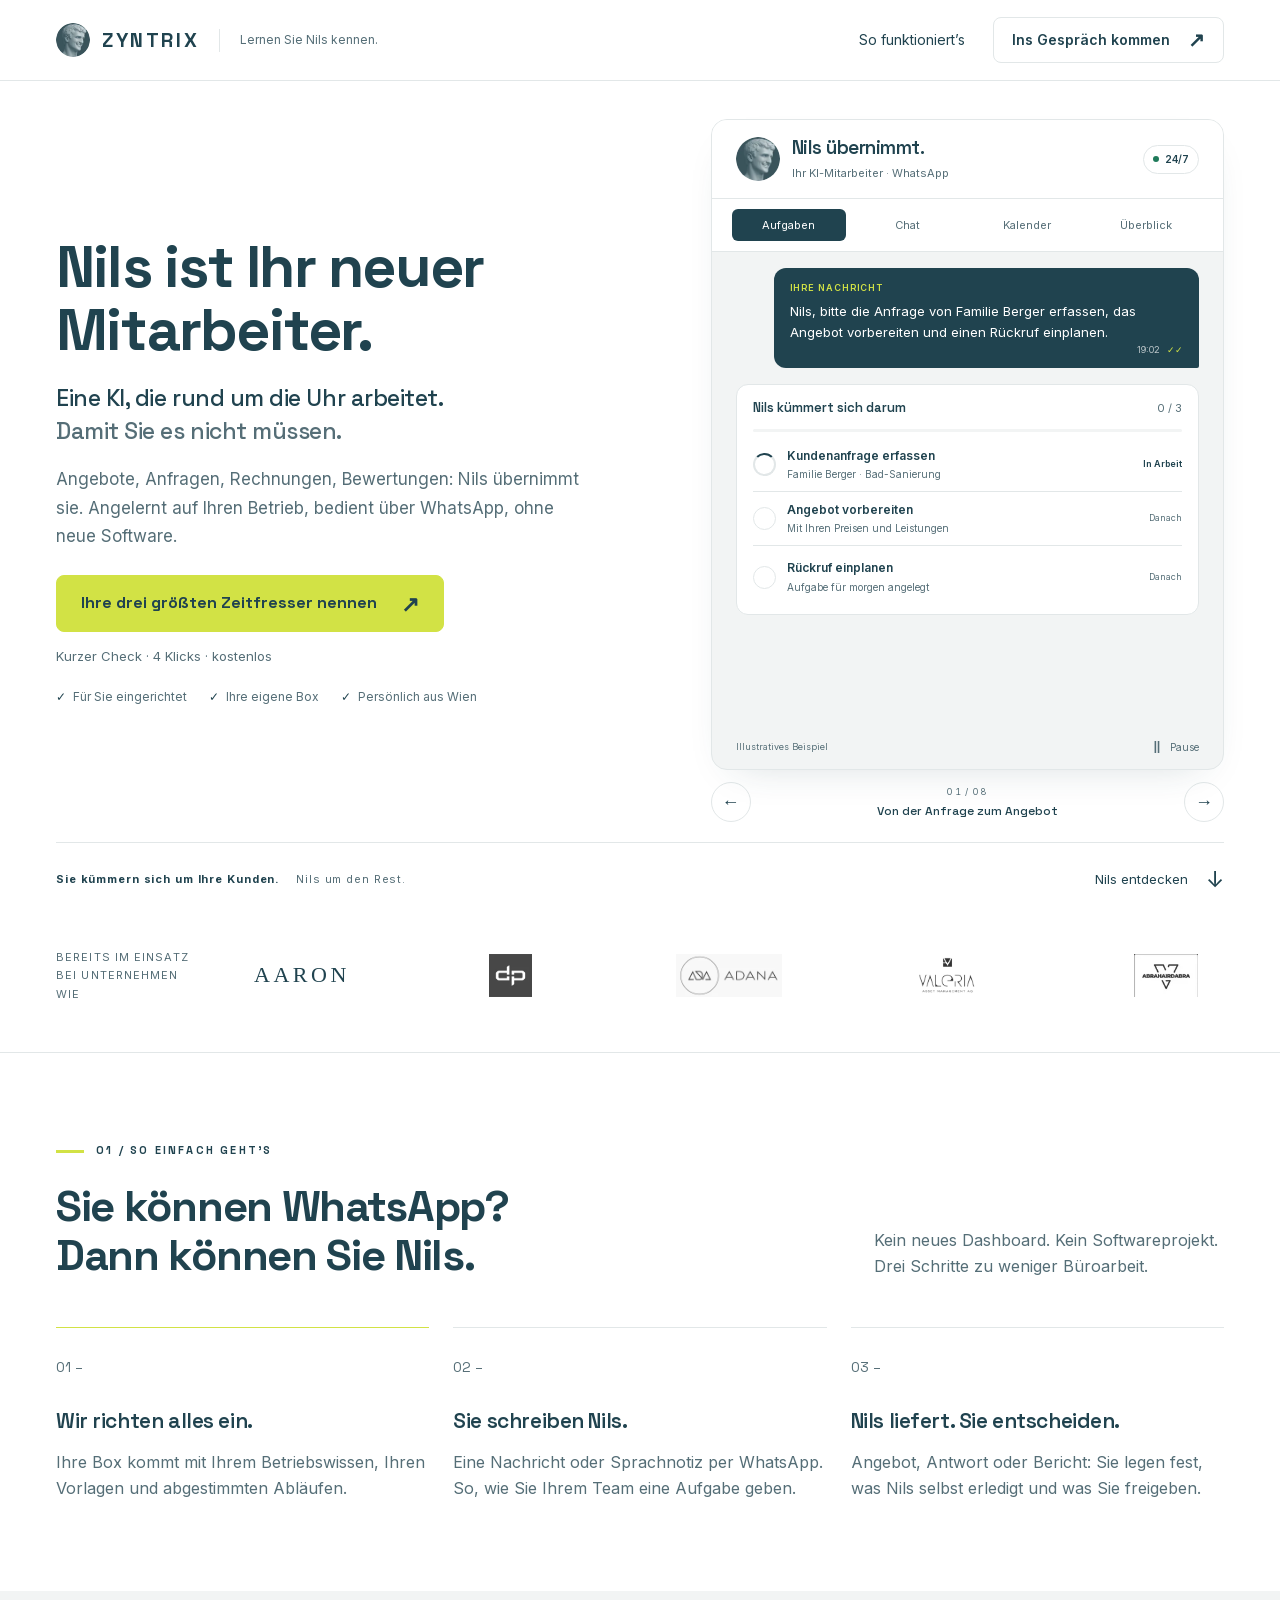
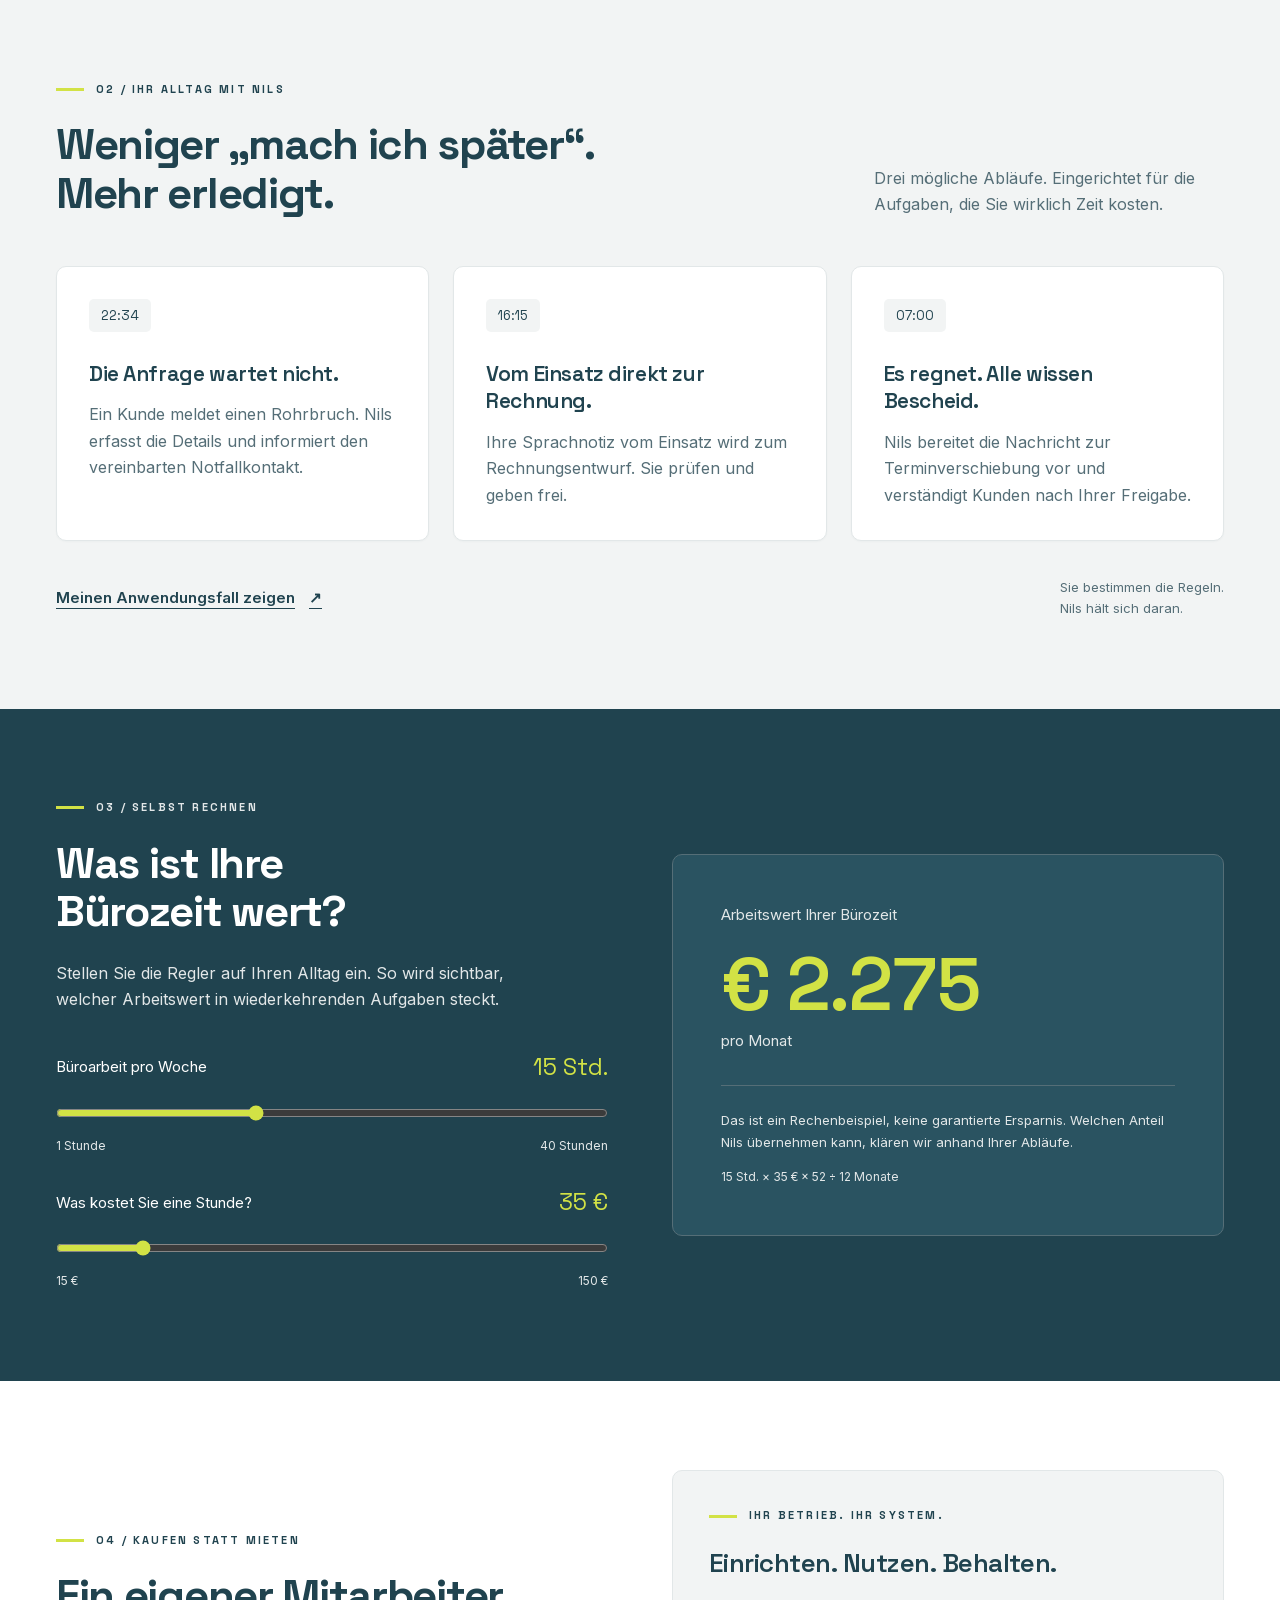
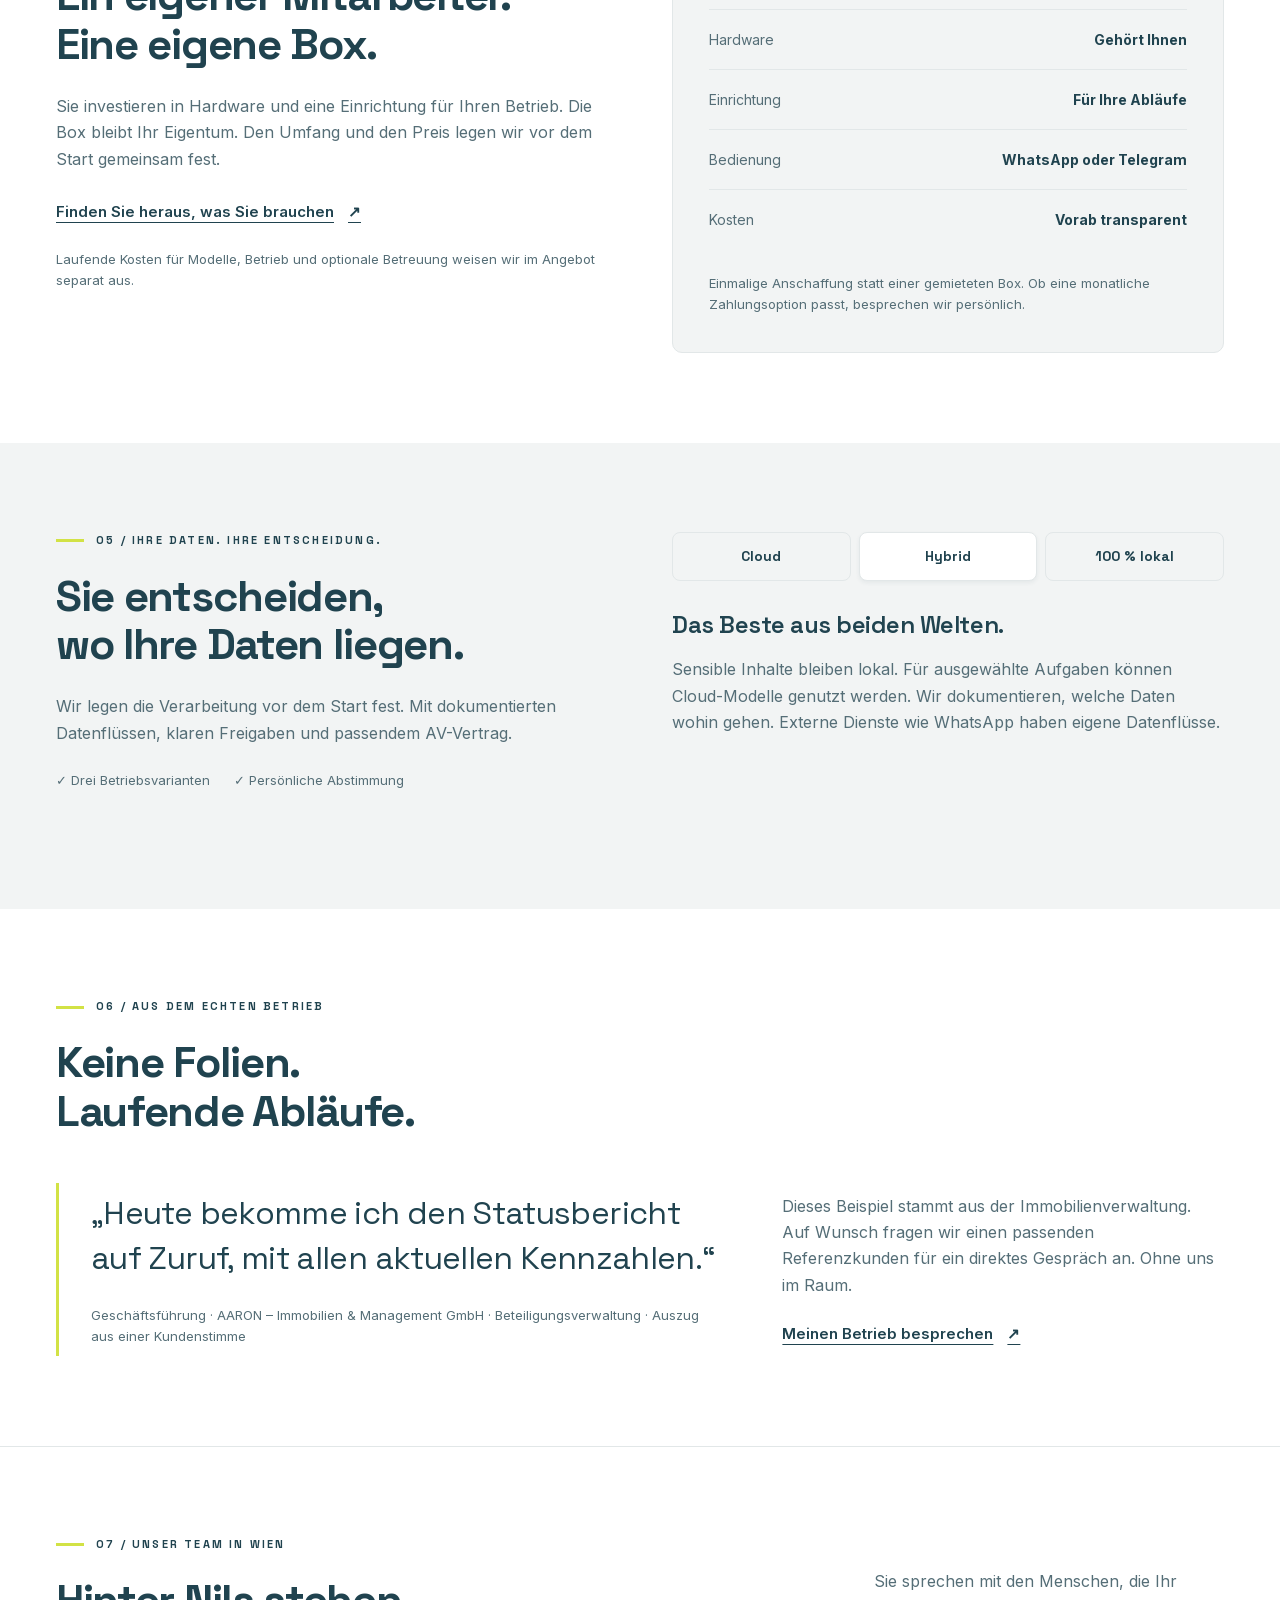
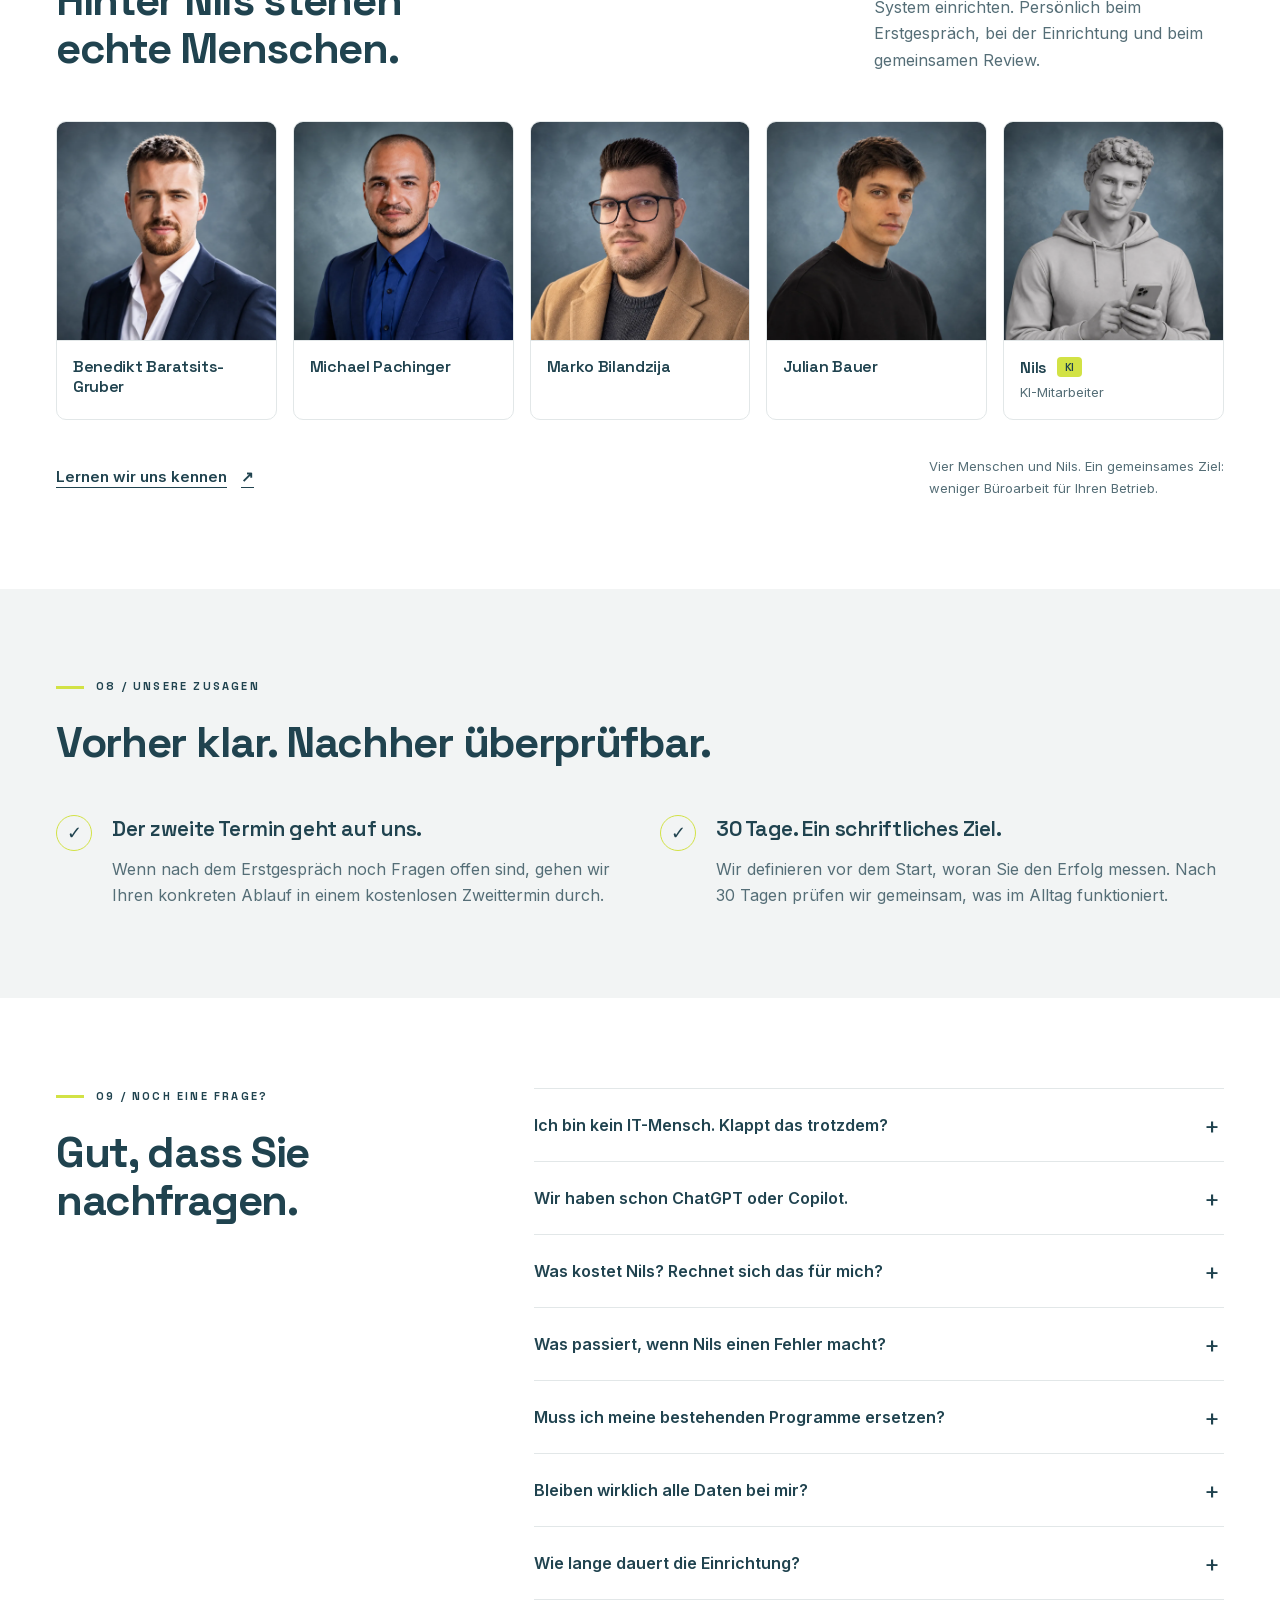
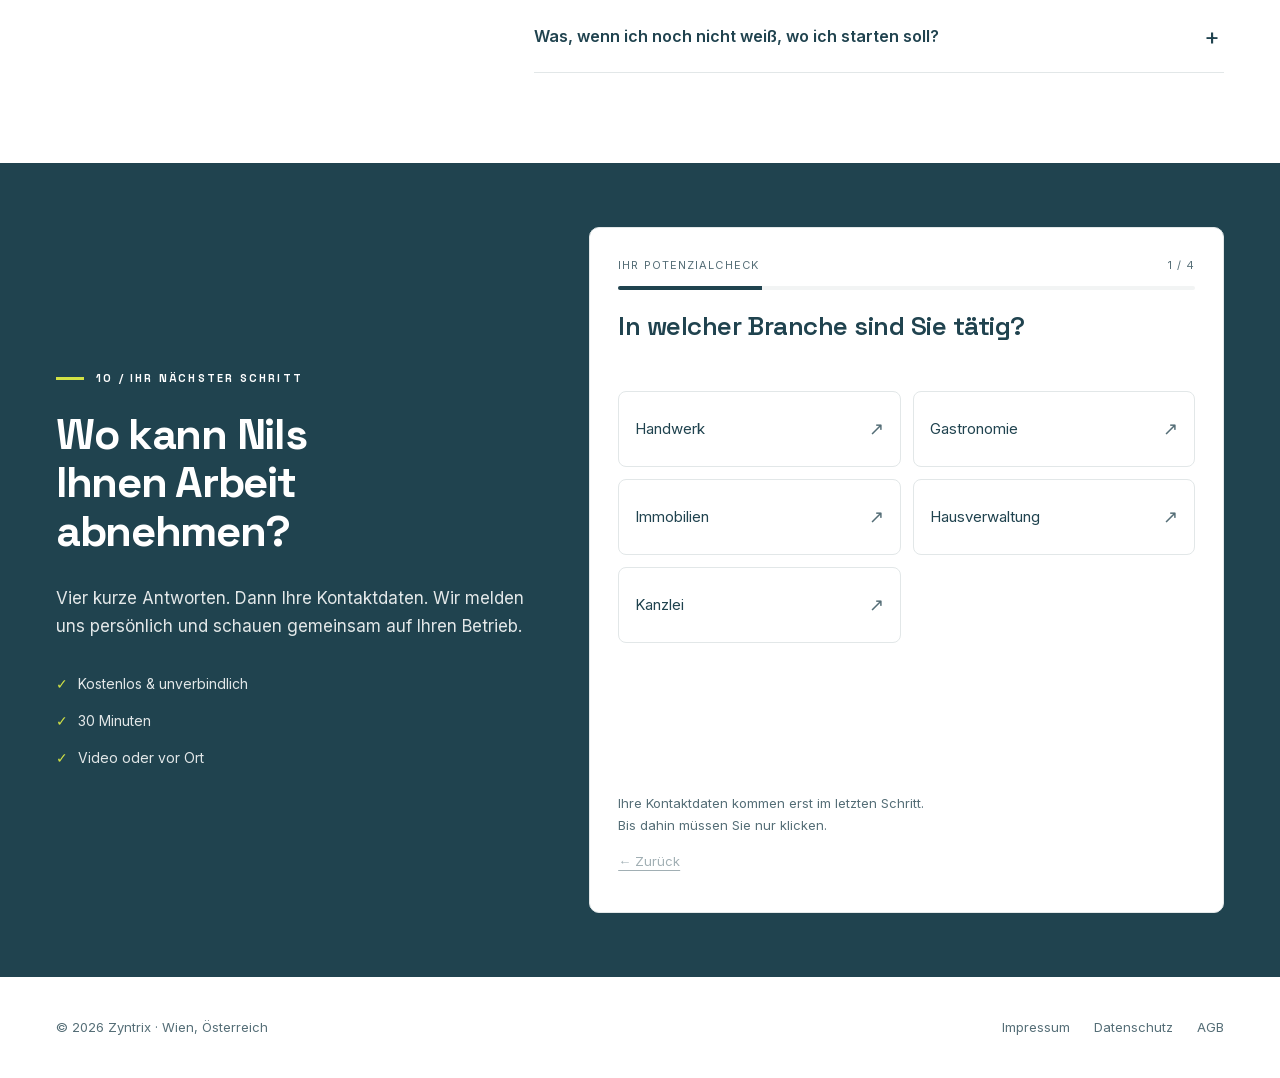
==== commit 81df0b76: "Team: Irene Mayrhoferberger entfernt, Kartenraster für fünf Karten angepasst Co-Authored-By: Claude " ====
--- a/index.html
+++ b/index.html
@@ -160,15 +160,11 @@
             <div><h3>Julian Bauer</h3></div>
           </article>
           <article class="card">
-            <img src="assets/landing2/team/irene-mayrhoferberger.webp" alt="Porträt-Platzhalter für Irene Mayrhoferberger" width="600" height="480" loading="lazy" decoding="async">
-            <div><h3>Irene Mayrhoferberger</h3></div>
-          </article>
-          <article class="card">
             <img src="assets/landing2/team/nils.webp" alt="Nils, KI-Mitarbeiter, als graue Figur mit Smartphone" width="600" height="480" loading="lazy" decoding="async">
             <div><h3>Nils <span class="small">KI</span></h3><p class="muted">KI-Mitarbeiter</p></div>
           </article>
         </div>
-        <div class="section-bottom"><a class="text-link" href="#potenzialcheck">Lernen wir uns kennen <span aria-hidden="true">↗&#xFE0E;</span></a><span class="small muted">Fünf Menschen und Nils. Ein gemeinsames Ziel:<br>weniger Büroarbeit für Ihren Betrieb.</span></div>
+        <div class="section-bottom"><a class="text-link" href="#potenzialcheck">Lernen wir uns kennen <span aria-hidden="true">↗&#xFE0E;</span></a><span class="small muted">Vier Menschen und Nils. Ein gemeinsames Ziel:<br>weniger Büroarbeit für Ihren Betrieb.</span></div>
       </div>
     </section>
     <section class="section promises" aria-labelledby="promises-title"><div class="wrap"><div class="section-top"><div><div class="eyebrow">08 / Unsere Zusagen</div><h2 id="promises-title">Vorher klar. Nachher überprüfbar.</h2></div></div><div class="promise-grid"><article class="promise"><span class="checkmark" aria-hidden="true">✓</span><div><h3>Der zweite Termin geht auf uns.</h3><p>Wenn nach dem Erstgespräch noch Fragen offen sind, gehen wir Ihren konkreten Ablauf in einem kostenlosen Zweittermin durch.</p></div></article><article class="promise"><span class="checkmark" aria-hidden="true">✓</span><div><h3>30 Tage. Ein schriftliches Ziel.</h3><p>Wir definieren vor dem Start, woran Sie den Erfolg messen. Nach 30 Tagen prüfen wir gemeinsam, was im Alltag funktioniert.</p></div></article></div></div></section>
--- a/site.css
+++ b/site.css
@@ -154,17 +154,21 @@
 /* Team: bestehende Karten und Typografie mit lokalen Porträt-Platzhaltern. */
 #team { border-top: 1px solid var(--line); }
 #team .card { padding: 0; overflow: hidden; box-shadow: none; }
-#team .grid3 { grid-template-columns: repeat(6, minmax(0, 1fr)); gap: 16px; }
+#team .grid3 { grid-template-columns: repeat(5, minmax(0, 1fr)); gap: 16px; }
 #team .card > img { width: 100%; height: auto; aspect-ratio: 1 / 1; object-fit: cover; background: var(--surface); border-bottom: 1px solid var(--line); }
 #team .card > div { padding: 16px; }
 #team .card h3 .small { display: inline-block; margin-left: 6px; padding: 2px 8px; border-radius: 4px; background: var(--lime); color: var(--ink); font-family: Space, sans-serif; font-weight: 600; font-size: 11px; line-height: 1.5; vertical-align: 2px; }
 #team .card h3 { margin: 0 0 4px; font-size: 16px; line-height: 1.25; }
 #team .card p { font-size: 13px; }
 @media (max-width: 1050px) {
-  #team .grid3 { grid-template-columns: repeat(3, minmax(0, 1fr)); }
+  #team .grid3 { grid-template-columns: repeat(6, minmax(0, 1fr)); }
+  #team .grid3 > .card { grid-column: span 2; }
+  #team .grid3 > .card:nth-child(4) { grid-column: 2 / span 2; }
 }
 @media (max-width: 540px) {
-  #team .grid3 { grid-template-columns: repeat(2, minmax(0, 1fr)); gap: 12px; }
+  #team .grid3 { grid-template-columns: repeat(4, minmax(0, 1fr)); gap: 12px; }
+  #team .grid3 > .card, #team .grid3 > .card:nth-child(4) { grid-column: span 2; }
+  #team .grid3 > .card:nth-child(5) { grid-column: 2 / span 2; }
   #team .card > div { padding: 12px; }
   #team .card h3 { font-size: 15px; }
 }
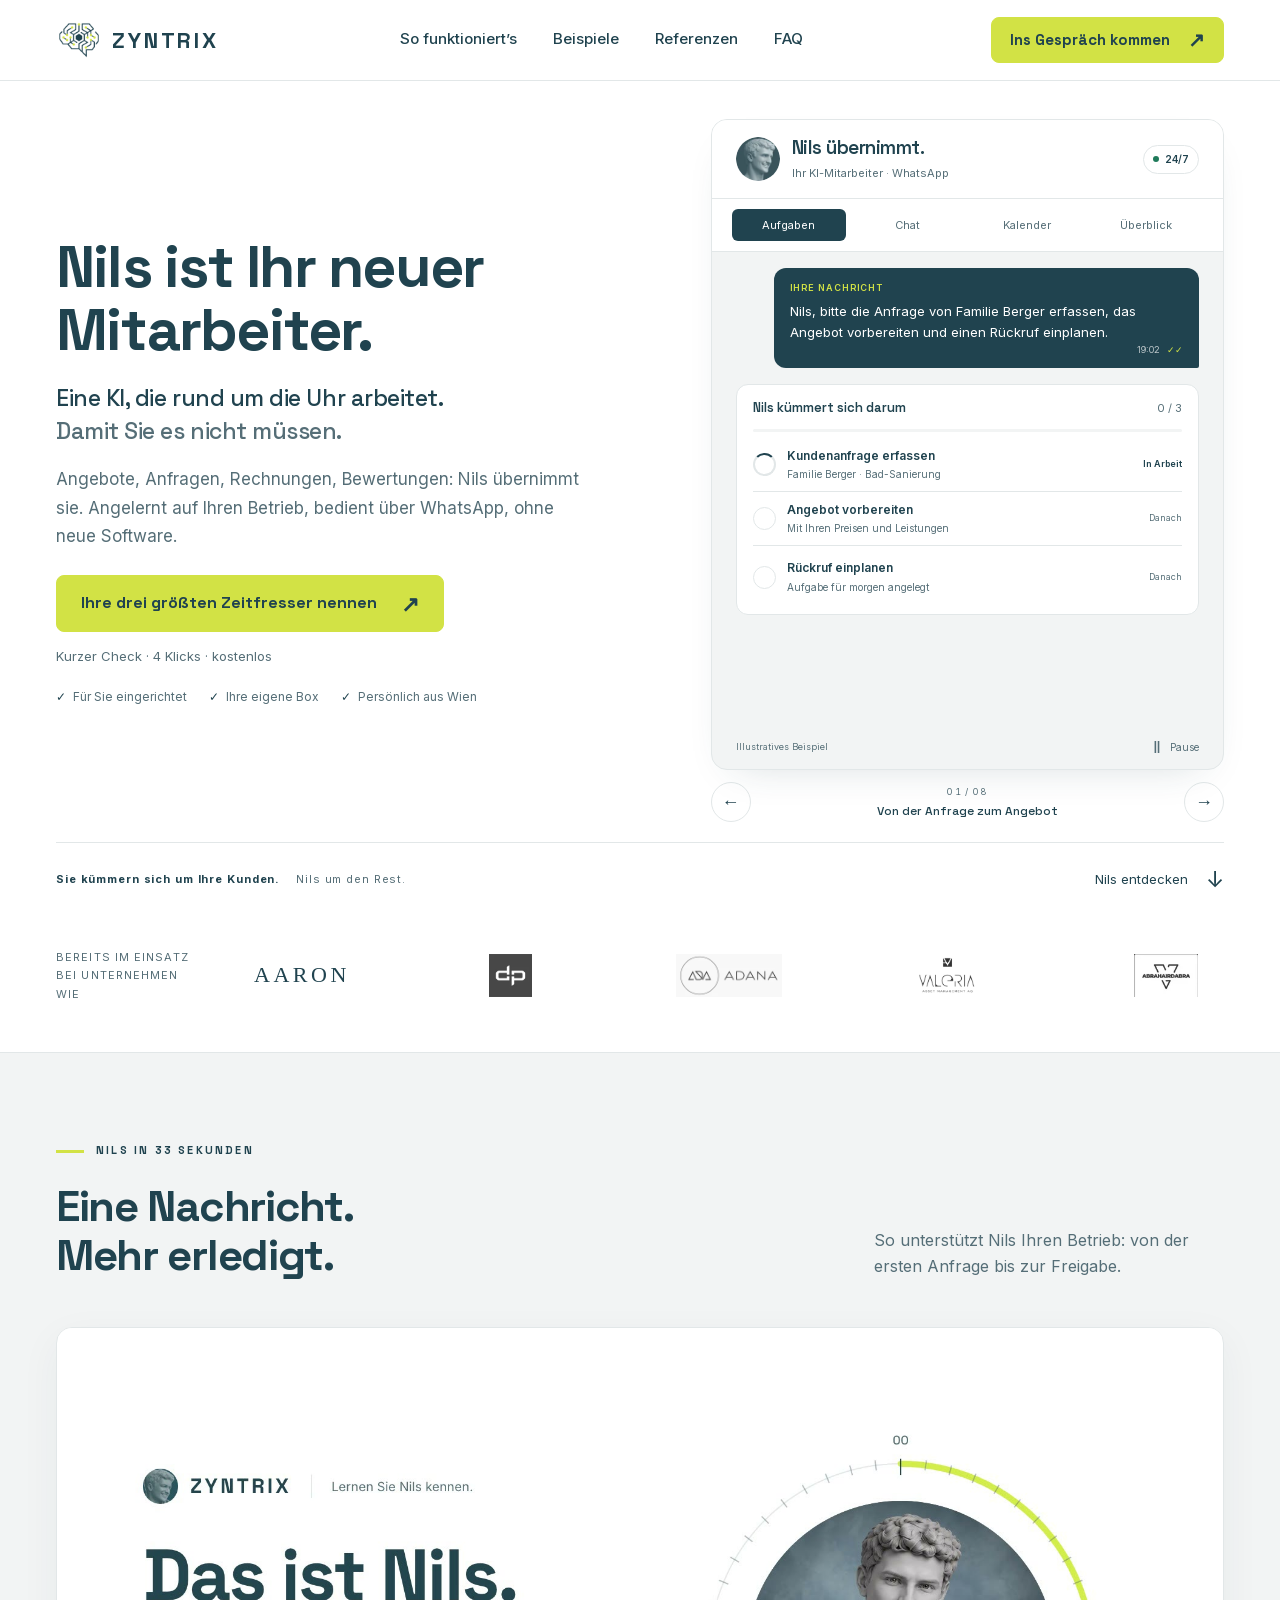
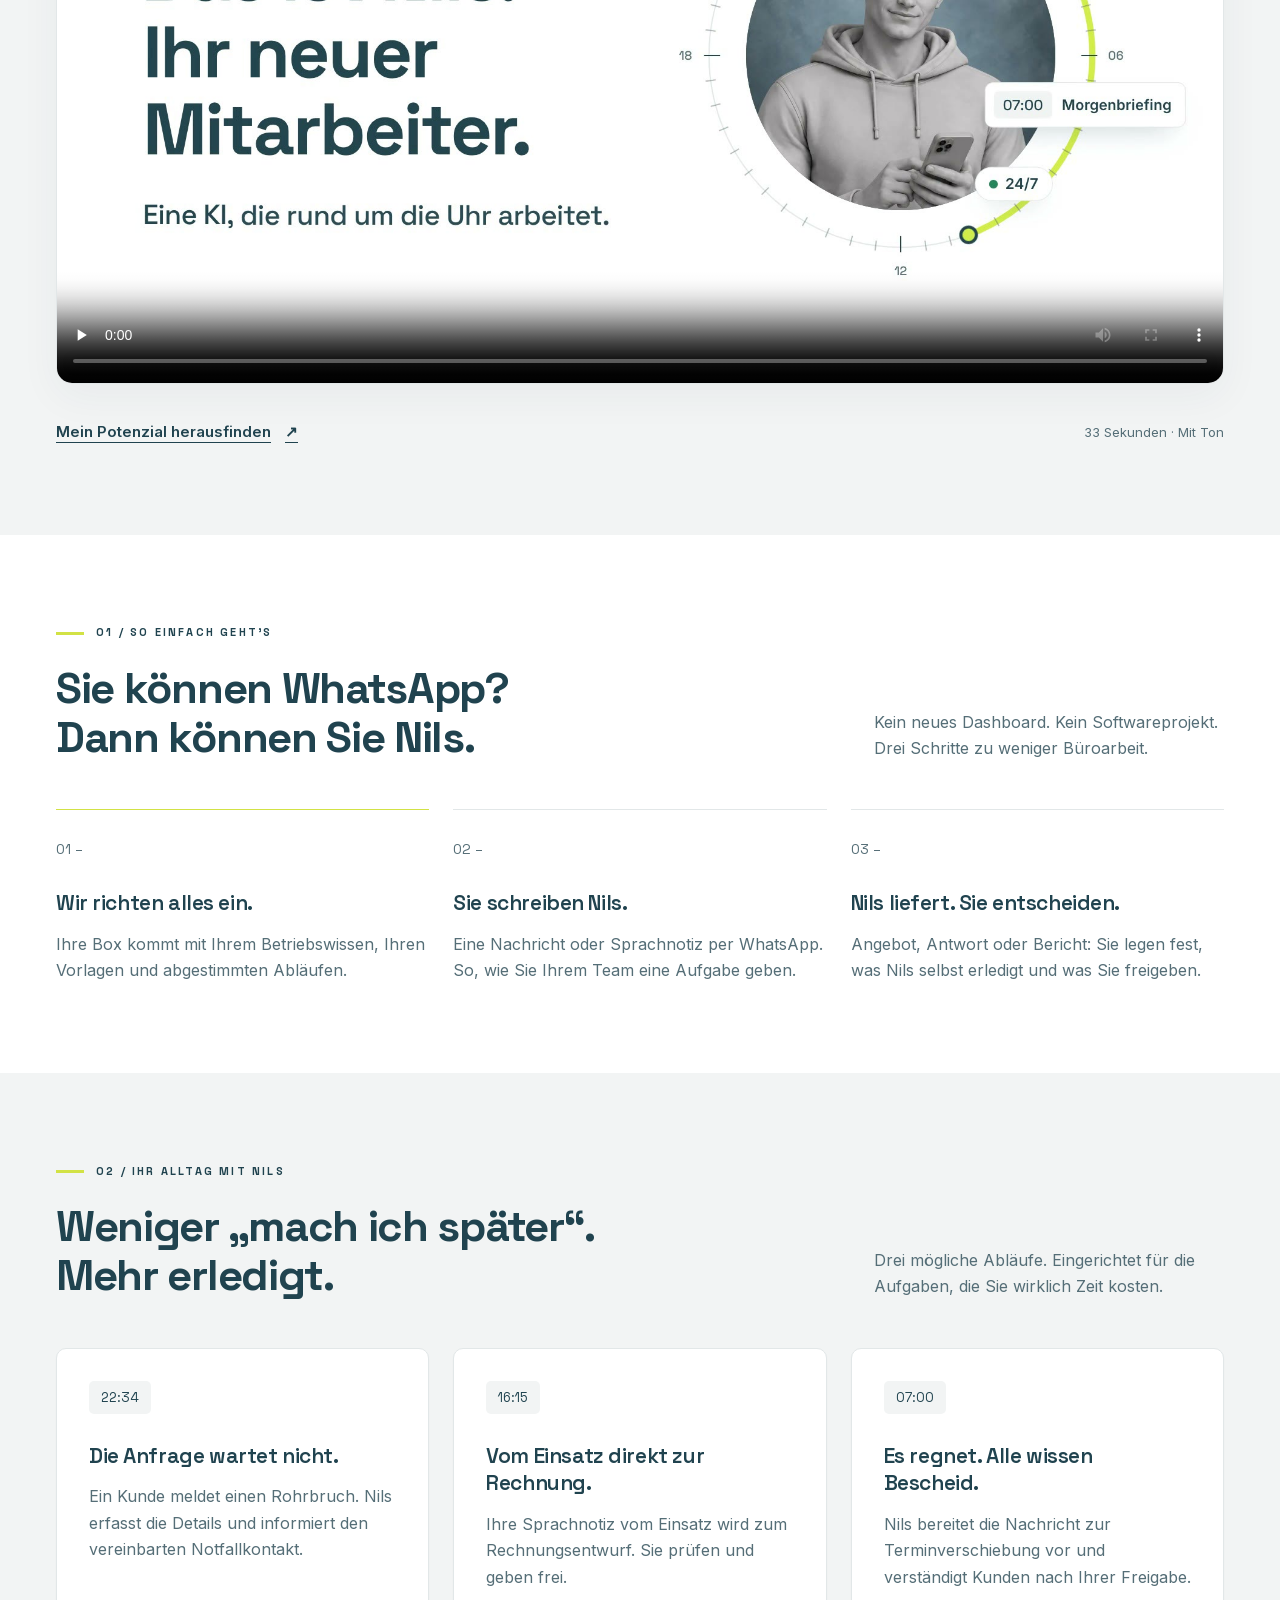
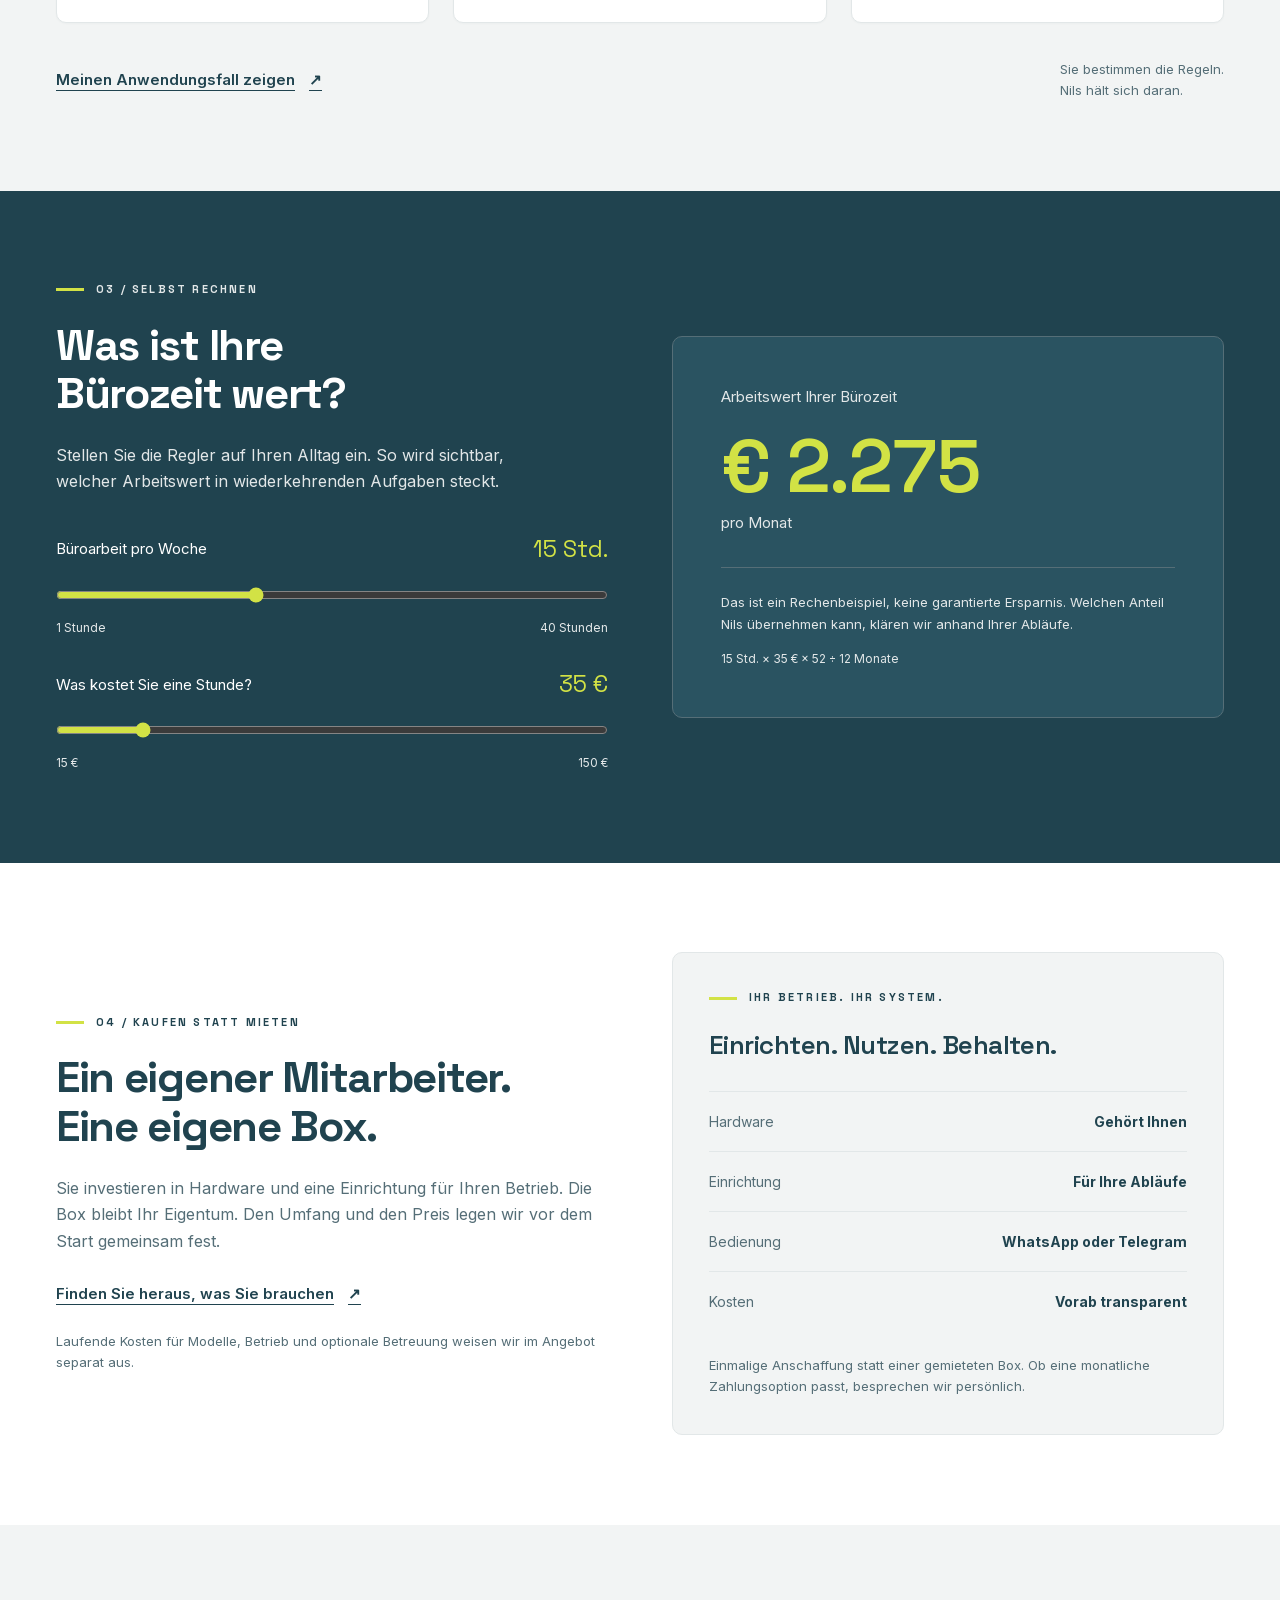
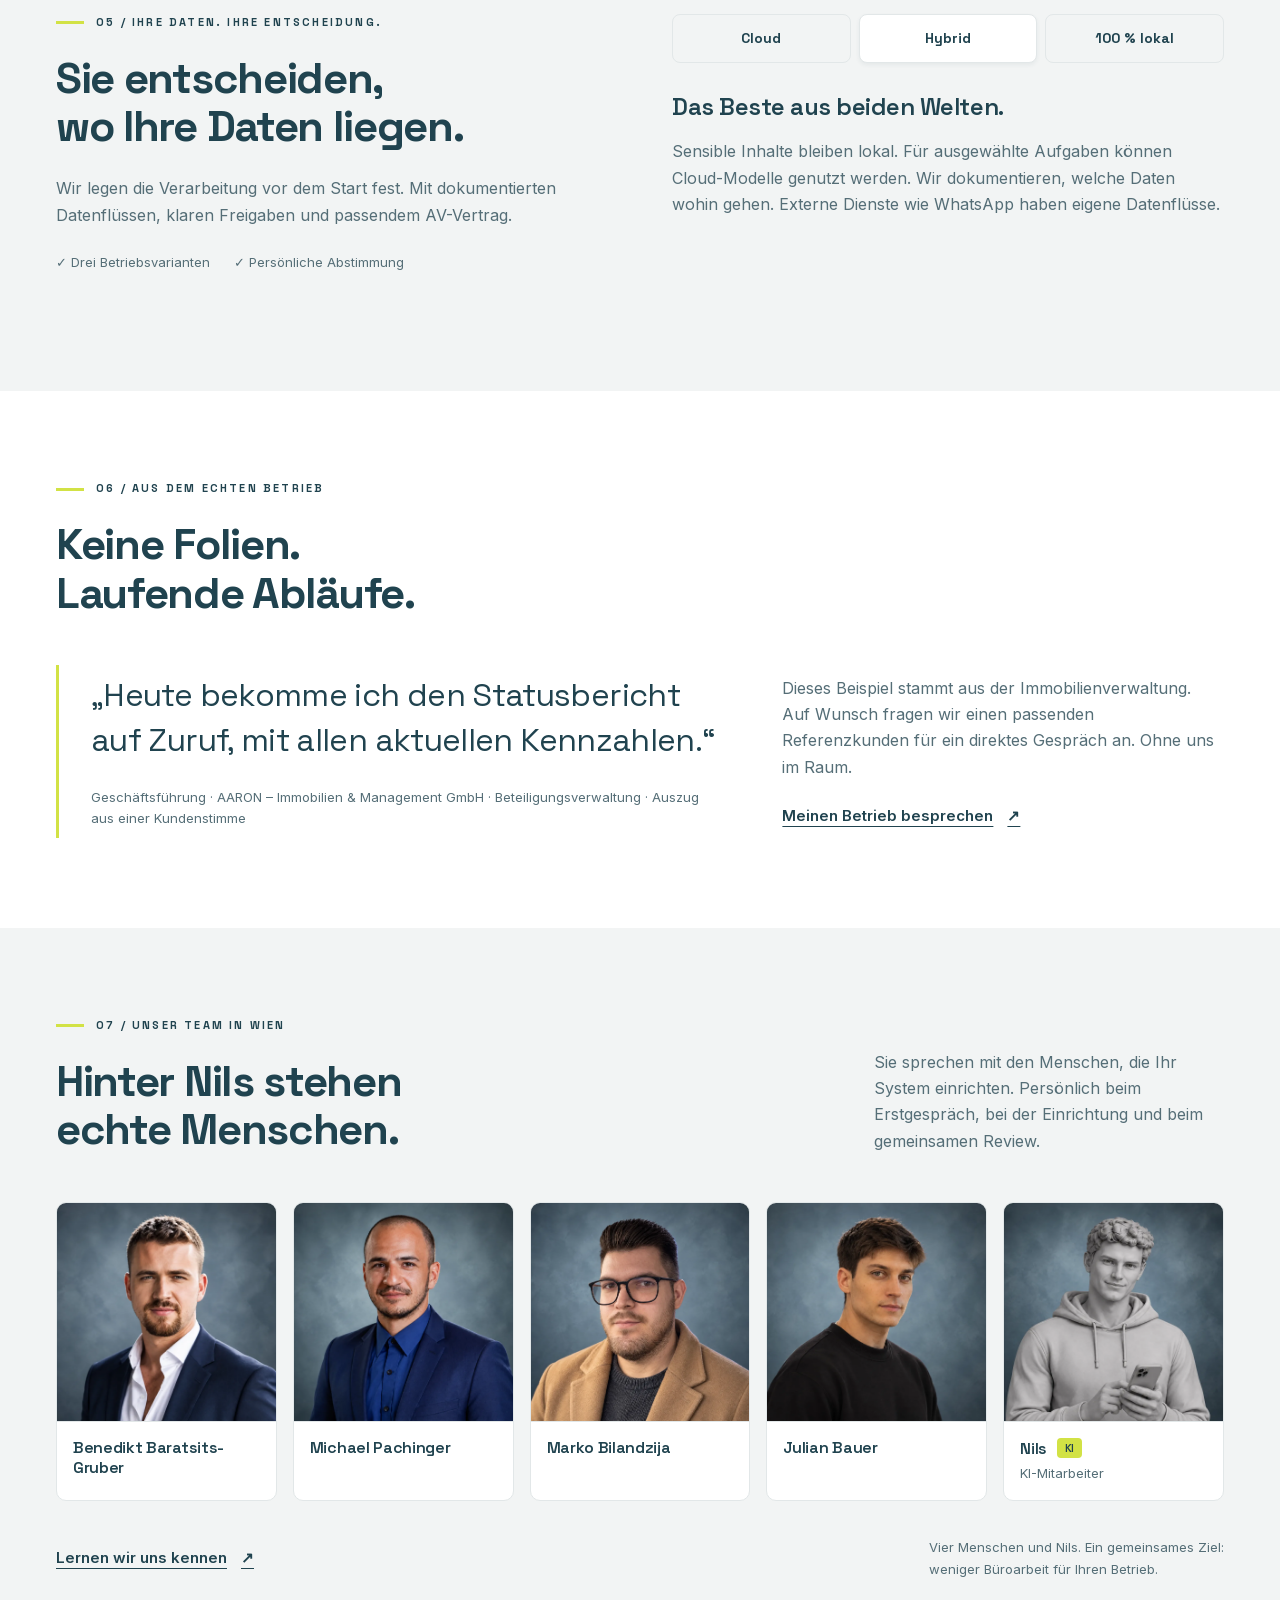
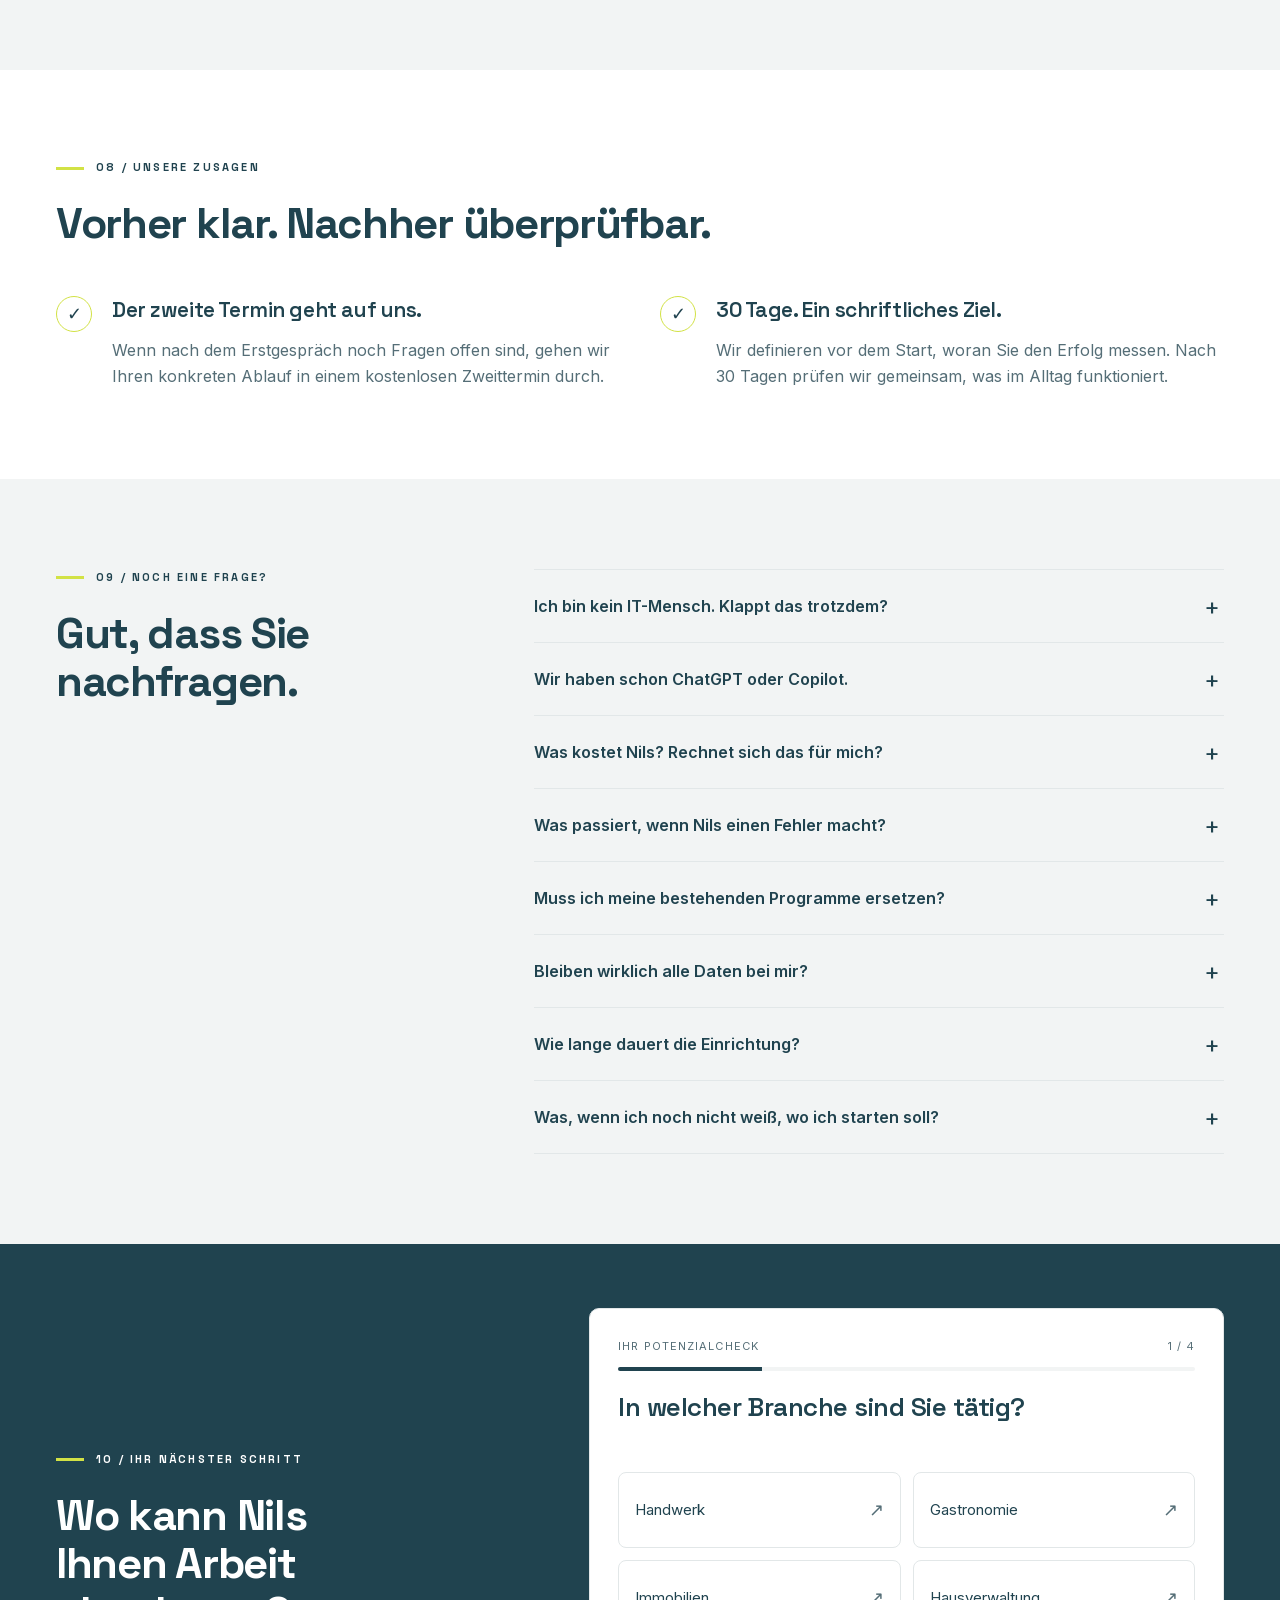
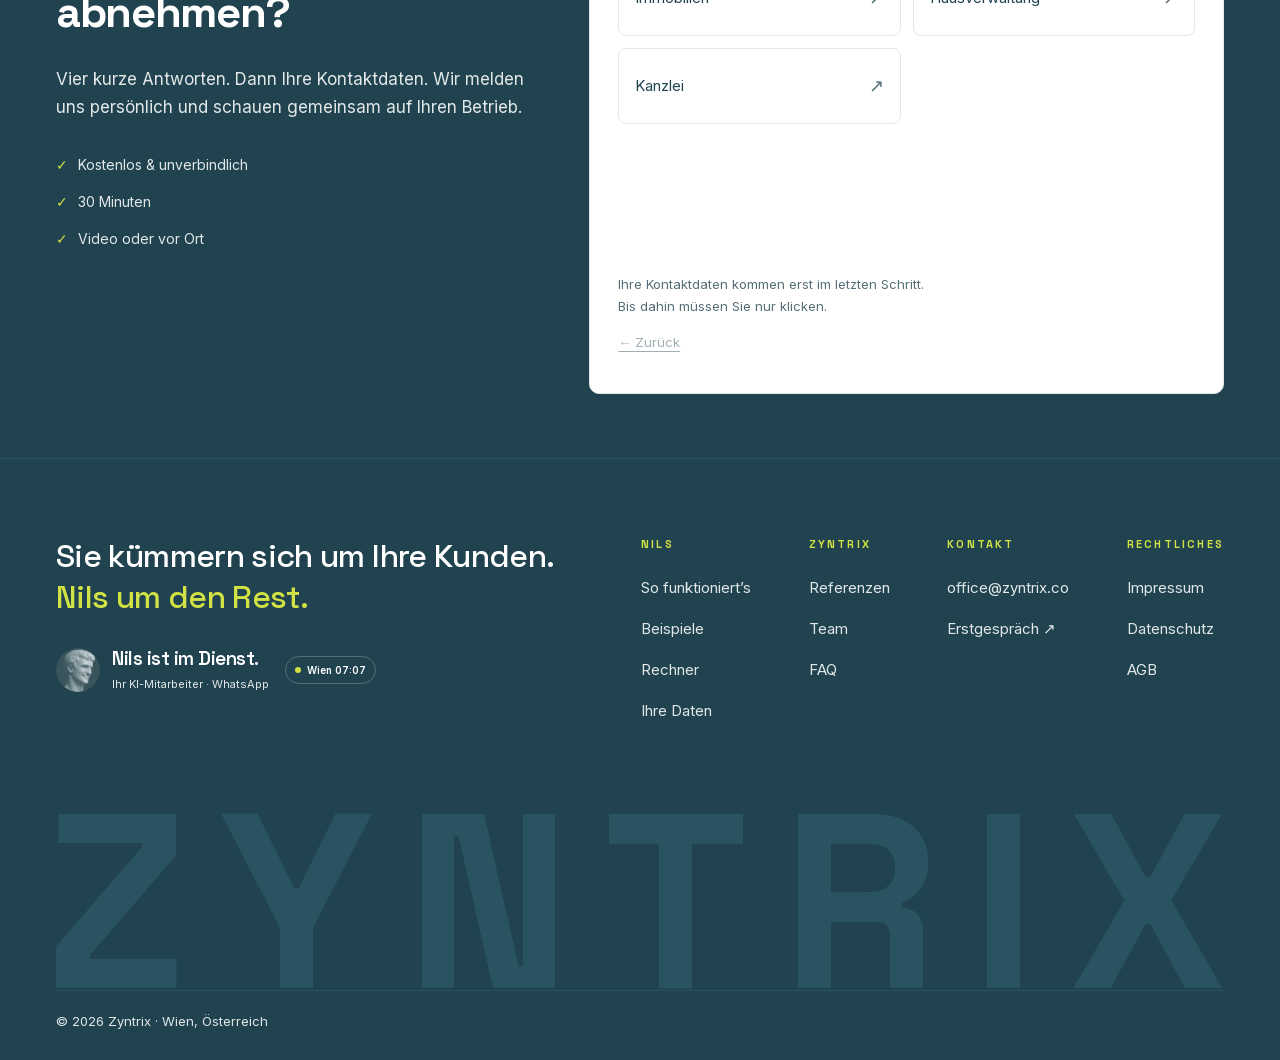
==== commit b9a96c72: "Repo aufgeräumt: Assets neu strukturiert, Archiv/Backup ausgelagert, neue Favicons, Logo und Erklärv" ====
--- a/index.html
+++ b/index.html
@@ -20,16 +20,16 @@
   <meta property="og:description" content="Nils ist Ihr neuer Mitarbeiter. Eine KI, die rund um die Uhr arbeitet: Angebote, Anfragen, Rechnungen, Bewertungen. Angelernt auf Ihren Betrieb, bedient über WhatsApp.">
   <meta property="og:url" content="https://zyntrix.co/">
   <link rel="canonical" href="https://zyntrix.co/">
-  <meta property="og:image" content="https://zyntrix.co/assets/landing2/social.jpg">
+  <meta property="og:image" content="https://zyntrix.co/assets/img/og-image.jpg">
   <meta property="og:image:width" content="1200">
   <meta property="og:image:height" content="630">
-  <meta property="og:image:alt" content="Nils von Zyntrix. Ihr neuer Mitarbeiter. Rund um die Uhr.">
+  <meta property="og:image:alt" content="Zyntrix – Logo und Wortmarke.">
   <meta name="twitter:card" content="summary_large_image">
-  <link rel="icon" href="/favicon.ico?v=3" type="image/x-icon" sizes="any">
-  <link rel="icon" type="image/png" sizes="32x32" href="/assets/icons/favicon-32x32.png?v=3">
-  <link rel="icon" type="image/png" sizes="16x16" href="/assets/icons/favicon-16x16.png?v=3">
-  <link rel="apple-touch-icon" href="/apple-touch-icon.png?v=3">
-  <link rel="manifest" href="/site.webmanifest">
+  <link rel="icon" href="/favicon.ico?v=4" type="image/x-icon" sizes="any">
+  <link rel="icon" type="image/svg+xml" href="/assets/icons/favicon.svg?v=4"><link rel="icon" type="image/png" sizes="32x32" href="/assets/icons/favicon-32x32.png?v=4">
+  <link rel="icon" type="image/png" sizes="16x16" href="/assets/icons/favicon-16x16.png?v=4">
+  <link rel="apple-touch-icon" href="/apple-touch-icon.png?v=4">
+  <link rel="manifest" href="/assets/icons/site.webmanifest">
   <!-- Meta Pixel Code -->
   <script>
   !function(f,b,e,v,n,t,s)
@@ -47,14 +47,14 @@
   src="https://www.facebook.com/tr?id=1392514952248366&ev=PageView&noscript=1"
   /></noscript>
   <!-- End Meta Pixel Code -->
-  <link rel="preload" href="assets/landing2/space-grotesk.woff2" as="font" type="font/woff2" crossorigin>
-  <link rel="stylesheet" href="site.css">
+  <link rel="preload" href="assets/fonts/space-grotesk.woff2" as="font" type="font/woff2" crossorigin>
+  <link rel="stylesheet" href="assets/css/site.css">
 </head>
 <body>
   <a class="skip" href="#inhalt">Zum Inhalt</a>
   <header class="site-header"><div class="header wrap">
-    <a class="brand" href="#inhalt" aria-label="Zyntrix, Seitenanfang"><img class="brand-avatar" src="assets/landing2/nils.webp" width="34" height="34" alt="">ZYNTRIX<span class="brand-divider"></span><span class="brand-product">Lernen Sie Nils kennen.</span></a>
-    <nav class="header-links" aria-label="Seitennavigation"><a href="#so-funktionierts">So funktioniert’s</a><a class="header-contact" href="#potenzialcheck">Ins Gespräch kommen <span aria-hidden="true">↗&#xFE0E;</span></a></nav>
+    <a class="brand" href="#inhalt" aria-label="Zyntrix, Seitenanfang"><img class="brand-avatar" src="assets/logo/zyntrix-logo-transparent-256.webp" width="46" height="46" alt="">ZYNTRIX</a>
+    <nav class="header-links" aria-label="Seitennavigation"><a href="#so-funktionierts">So funktioniert’s</a><a href="#beispiele">Beispiele</a><a href="#referenzen">Referenzen</a><a href="#faq">FAQ</a><a class="header-contact" href="#potenzialcheck">Ins Gespräch kommen <span aria-hidden="true">↗&#xFE0E;</span></a></nav>
   </div></header>
   <main id="inhalt">
     <section class="hero wrap" aria-labelledby="hero-title">
@@ -68,7 +68,7 @@
       <div class="hero-demo" role="region" aria-roledescription="Karussell" aria-label="Anwendungsbeispiele mit Nils">
         <div class="hero-visual" data-phase="complete" data-format="tasks">
           <div class="demo-header">
-            <img src="assets/landing2/nils.webp" width="44" height="44" alt="">
+            <img src="assets/img/nils.webp" width="44" height="44" alt="">
             <div><strong id="demo-heading">Nils übernimmt.</strong><span id="chat-channel">Ihr KI-Mitarbeiter · WhatsApp</span></div>
             <span class="demo-online"><i aria-hidden="true"></i>24/7</span>
           </div>
@@ -128,7 +128,17 @@
       </div>
       <div class="hero-baseline"><span>Sie kümmern sich um Ihre Kunden.</span><span>Nils um den Rest.</span><a href="#so-funktionierts" aria-label="So funktioniert Nils">Nils entdecken <span aria-hidden="true">↓</span></a></div>
     </section>
-    <section class="trust" aria-label="Bestehende Kunden"><div class="wrap trust-inner"><p class="trust-label">Bereits im Einsatz<br>bei Unternehmen wie</p><div class="logos"><span class="aaron" aria-label="AARON">AARON</span><img class="logo" src="assets/landing2/logo-dp-real.webp" alt="D&P" width="116" height="43"><img class="logo" src="assets/landing2/logo-adana-real.webp" alt="ADANA" width="116" height="43"><img class="logo" src="assets/landing2/logo-valeria-real.webp" alt="Valeria" width="116" height="43"><img class="logo" src="assets/landing2/logo-abrahairdabra.webp" alt="Abrahairdabra" width="116" height="43"></div></div></section>
+    <section class="trust" aria-label="Bestehende Kunden"><div class="wrap trust-inner"><p class="trust-label">Bereits im Einsatz<br>bei Unternehmen wie</p><div class="logos"><span class="aaron" aria-label="AARON">AARON</span><img class="logo" src="assets/referenzen/logo-dp-real.webp" alt="D&P" width="116" height="43"><img class="logo" src="assets/referenzen/logo-adana-real.webp" alt="ADANA" width="116" height="43"><img class="logo" src="assets/referenzen/logo-valeria-real.webp" alt="Valeria" width="116" height="43"><img class="logo" src="assets/referenzen/logo-abrahairdabra.webp" alt="Abrahairdabra" width="116" height="43"></div></div></section>
+    <section id="nils-film" class="section nils-film" aria-labelledby="nils-film-title">
+      <div class="wrap">
+        <div class="section-top"><div><div class="eyebrow">Nils in 33 Sekunden</div><h2 id="nils-film-title">Eine Nachricht.<br>Mehr erledigt.</h2></div><p>So unterstützt Nils Ihren Betrieb: von der ersten Anfrage bis zur Freigabe.</p></div>
+        <video class="nils-film-player" controls playsinline preload="none" width="1920" height="1080" poster="assets/video/nils-poster.jpg?v=2" aria-label="Erklärvideo: Nils, Ihr KI-Mitarbeiter von Zyntrix">
+          <source src="assets/video/nils-werbespot.mp4" type="video/mp4">
+          Ihr Browser unterstützt dieses Video nicht. <a href="assets/video/nils-werbespot.mp4">Video ansehen</a>.
+        </video>
+        <div class="section-bottom"><a class="text-link" href="#potenzialcheck">Mein Potenzial herausfinden <span aria-hidden="true">↗&#xFE0E;</span></a><span class="small">33 Sekunden · Mit Ton</span></div>
+      </div>
+    </section>
     <section id="so-funktionierts" class="section steps" aria-labelledby="steps-title"><div class="wrap"><div class="section-top"><div><div class="eyebrow">01 / So einfach geht’s</div><h2 id="steps-title">Sie können WhatsApp?<br>Dann können Sie Nils.</h2></div><p id="steps-description">Kein neues Dashboard. Kein Softwareprojekt. Drei Schritte zu weniger Büroarbeit.</p></div><div class="grid3"><article class="step-card"><span class="number">01 –</span><h3>Wir richten alles ein.</h3><p>Ihre Box kommt mit Ihrem Betriebswissen, Ihren Vorlagen und abgestimmten Abläufen.</p></article><article class="step-card"><span class="number">02 –</span><h3 id="step-chat-title">Sie schreiben Nils.</h3><p id="step-chat-copy">Eine Nachricht oder Sprachnotiz per WhatsApp. So, wie Sie Ihrem Team eine Aufgabe geben.</p></article><article class="step-card"><span class="number">03 –</span><h3>Nils liefert. Sie entscheiden.</h3><p>Angebot, Antwort oder Bericht: Sie legen fest, was Nils selbst erledigt und was Sie freigeben.</p></article></div></div></section>
     <section id="beispiele" class="section scenes" aria-labelledby="scenes-title"><div class="wrap"><div class="section-top"><div><div class="eyebrow">02 / Ihr Alltag mit Nils</div><h2 id="scenes-title">Weniger „mach ich später“.<br>Mehr erledigt.</h2></div><p>Drei mögliche Abläufe. Eingerichtet für die Aufgaben, die Sie wirklich Zeit kosten.</p></div><div class="grid3" id="scene-cards"><article class="card scene"><span class="scene-time">22:34</span><h3>Die Anfrage wartet nicht.</h3><p>Ein Kunde meldet einen Rohrbruch. Nils erfasst die Details und informiert den vereinbarten Notfallkontakt.</p></article><article class="card scene"><span class="scene-time">16:15</span><h3>Vom Einsatz direkt zur Rechnung.</h3><p>Ihre Sprachnotiz vom Einsatz wird zum Rechnungsentwurf. Sie prüfen und geben frei.</p></article><article class="card scene"><span class="scene-time">07:00</span><h3>Es regnet. Alle wissen Bescheid.</h3><p>Nils bereitet die Nachricht zur Terminverschiebung vor und verständigt Kunden nach Ihrer Freigabe.</p></article></div><div class="section-bottom"><a class="text-link" href="#potenzialcheck">Meinen Anwendungsfall zeigen <span aria-hidden="true">↗&#xFE0E;</span></a><span class="small">Sie bestimmen die Regeln.<br>Nils hält sich daran.</span></div></div></section>
     <section id="rechner" class="section roi" aria-labelledby="roi-title"><div class="wrap roi-layout"><div><div class="eyebrow">03 / Selbst rechnen</div><h2 id="roi-title">Was ist Ihre<br>Bürozeit wert?</h2><p class="roi-intro">Stellen Sie die Regler auf Ihren Alltag ein. So wird sichtbar, welcher Arbeitswert in wiederkehrenden Aufgaben steckt.</p><div class="ranges"><div><label class="range-label" for="hours">Büroarbeit pro Woche <output id="hours-output" for="hours">15 Std.</output></label><input id="hours" type="range" min="1" max="40" value="15"><div class="range-ends"><span>1 Stunde</span><span>40 Stunden</span></div></div><div><label class="range-label" for="rate">Was kostet Sie eine Stunde? <output id="rate-output" for="rate">35 €</output></label><input id="rate" type="range" min="15" max="150" step="5" value="35"><div class="range-ends"><span>15 €</span><span>150 €</span></div></div></div></div><div class="roi-result"><p class="result-label">Arbeitswert Ihrer Bürozeit</p><div class="roi-amount"><output id="roi-output" for="hours rate">2.275 €</output></div><p class="per-month">pro Monat</p><hr><p class="small">Das ist ein Rechenbeispiel, keine garantierte Ersparnis. Welchen Anteil Nils übernehmen kann, klären wir anhand Ihrer Abläufe.</p><p class="formula" id="roi-formula">15 Std. × 35 € × 52 ÷ 12 Monate</p></div></div></section>
@@ -144,23 +154,23 @@
         <!-- Platzhalter: Bilder und Rollen vor Veröffentlichung ersetzen. -->
         <div class="grid3">
           <article class="card">
-            <img src="assets/landing2/team/benedikt-baratsits-gruber.webp" alt="Porträt von Benedikt Baratsits-Gruber" width="600" height="480" loading="lazy" decoding="async">
+            <img src="assets/team/benedikt-baratsits-gruber.webp" alt="Porträt von Benedikt Baratsits-Gruber" width="600" height="480" loading="lazy" decoding="async">
             <div><h3>Benedikt Baratsits-Gruber</h3></div>
           </article>
           <article class="card">
-            <img src="assets/landing2/team/michael-pachinger.webp" alt="Porträt von Michael Pachinger" width="600" height="480" loading="lazy" decoding="async">
+            <img src="assets/team/michael-pachinger.webp" alt="Porträt von Michael Pachinger" width="600" height="480" loading="lazy" decoding="async">
             <div><h3>Michael Pachinger</h3></div>
           </article>
           <article class="card">
-            <img src="assets/landing2/team/marko-bilandzija.webp" alt="Porträt von Marko Bilandzija" width="600" height="480" loading="lazy" decoding="async">
+            <img src="assets/team/marko-bilandzija.webp" alt="Porträt von Marko Bilandzija" width="600" height="480" loading="lazy" decoding="async">
             <div><h3>Marko Bilandzija</h3></div>
           </article>
           <article class="card">
-            <img src="assets/landing2/team/julian-bauer.webp" alt="Porträt von Julian Bauer" width="600" height="480" loading="lazy" decoding="async">
+            <img src="assets/team/julian-bauer.webp" alt="Porträt von Julian Bauer" width="600" height="480" loading="lazy" decoding="async">
             <div><h3>Julian Bauer</h3></div>
           </article>
           <article class="card">
-            <img src="assets/landing2/team/nils.webp" alt="Nils, KI-Mitarbeiter, als graue Figur mit Smartphone" width="600" height="480" loading="lazy" decoding="async">
+            <img src="assets/team/nils.webp" alt="Nils, KI-Mitarbeiter, als graue Figur mit Smartphone" width="600" height="480" loading="lazy" decoding="async">
             <div><h3>Nils <span class="small">KI</span></h3><p class="muted">KI-Mitarbeiter</p></div>
           </article>
         </div>
@@ -173,7 +183,18 @@
     <div id="form-panel" hidden><div class="progress-head"><span>Ihr Ergebnis</span><span>Check abgeschlossen ✓</span></div><h3 id="result-title" tabindex="-1">Lernen wir Ihren Betrieb kennen.</h3><form id="lead-form"><input type="hidden" name="access_key" value="818d8a76-eb2a-446d-998b-7d0798c309ad"><input type="hidden" name="subject" value="Neue Anfrage über zyntrix.co"><input type="hidden" name="from_name" value="Zyntrix Website"><div class="honeypot" aria-hidden="true"><label>Dieses Feld leer lassen<input name="botcheck" type="text" tabindex="-1" autocomplete="off"></label></div><div class="fields"><label class="field" for="lead-name">Ihr Name<input id="lead-name" name="name" autocomplete="name" required maxlength="100"></label><label class="field" for="lead-company">Firma<input id="lead-company" name="firma" autocomplete="organization" required maxlength="150"></label><label class="field field-email" for="lead-email">E-Mail<input id="lead-email" name="email" type="email" autocomplete="email" required maxlength="150"></label><div class="field field-phone"><label for="lead-phone">Telefon</label><div class="phone-row"><select id="lead-vorwahl" name="vorwahl" aria-label="Ländervorwahl"><option value="+43" selected>AT +43</option><option value="+49">DE +49</option><option value="+41">CH +41</option><option value="+39">IT +39</option><option value="">Andere</option></select><input id="lead-phone" name="telefon" type="tel" autocomplete="tel" placeholder="664 1234567" required maxlength="40"></div></div></div><label class="consent-check"><input name="dsgvo" type="checkbox" required value="Kontaktaufnahme zugestimmt"><span>Sie dürfen mich zu meiner Anfrage kontaktieren. Hinweise zur Verarbeitung finden Sie unter <a href="#privacy-dialog" data-dialog="privacy-dialog">Datenschutz</a>.</span></label><button class="button form-button" type="submit" id="submit-button">Kostenloses Erstgespräch anfragen <span aria-hidden="true">↗&#xFE0E;</span></button><p class="form-error" id="form-error" role="alert" hidden></p></form><button class="back" id="edit-check" type="button">← Antworten ändern</button></div>
     <div class="thank-you" id="thank-you" hidden><div class="thanks-mark" aria-hidden="true">✓</div><h3 id="thanks-title" tabindex="-1">Vielen Dank! Ihre Anfrage ist angekommen.</h3><p>Wir melden uns persönlich bei Ihnen, um einen passenden Termin zu vereinbaren.</p><ol><li>Wir sehen uns Ihre Antworten an.</li><li>Wir besprechen einen Ablauf aus Ihrem Betrieb.</li><li>Sie erfahren, ob und wie Nils helfen kann.</li></ol><p class="small">Sie müssen nichts vorbereiten. Ein Beispiel aus Ihrem Arbeitsalltag reicht.</p><a class="text-link" href="mailto:office@zyntrix.co">Eine Frage ergänzen ↗&#xFE0E;</a></div></div></div></section>
   </main>
-  <footer class="footer wrap"><span>© 2026 Zyntrix · Wien, Österreich</span><div class="footer-links"><a href="impressum.html">Impressum</a><a href="datenschutz.html">Datenschutz</a><a href="agb.html">AGB</a></div></footer>
+  <footer class="footer"><div class="wrap">
+    <div>
+      <p>Sie kümmern sich um Ihre Kunden.<br><span>Nils um den Rest.</span></p>
+      <div class="demo-header"><img src="assets/img/nils.webp" width="44" height="44" alt="" loading="lazy"><div><strong>Nils ist im Dienst.</strong><span>Ihr KI-Mitarbeiter · WhatsApp</span></div><span class="demo-online"><i aria-hidden="true"></i><span id="footer-clock">24/7</span></span></div>
+    </div>
+    <nav class="footer-links" aria-labelledby="footer-nils"><h2 id="footer-nils">Nils</h2><a href="#so-funktionierts">So funktioniert’s</a><a href="#beispiele">Beispiele</a><a href="#rechner">Rechner</a><a href="#datenschutz">Ihre Daten</a></nav>
+    <nav class="footer-links" aria-labelledby="footer-zyntrix"><h2 id="footer-zyntrix">Zyntrix</h2><a href="#referenzen">Referenzen</a><a href="#team">Team</a><a href="#faq">FAQ</a></nav>
+    <nav class="footer-links" aria-labelledby="footer-kontakt"><h2 id="footer-kontakt">Kontakt</h2><a href="mailto:office@zyntrix.co">office@zyntrix.co</a><a href="#potenzialcheck">Erstgespräch <span aria-hidden="true">↗&#xFE0E;</span></a></nav>
+    <nav class="footer-links" aria-labelledby="footer-recht"><h2 id="footer-recht">Rechtliches</h2><a href="impressum.html">Impressum</a><a href="datenschutz.html">Datenschutz</a><a href="agb.html">AGB</a></nav>
+    <p class="brand" aria-hidden="true"><span>Z</span><span>Y</span><span>N</span><span>T</span><span>R</span><span>I</span><span>X</span></p>
+    <p class="small">© 2026 Zyntrix · Wien, Österreich</p>
+  </div></footer>
   <div class="sticky" id="sticky-cta"><p><strong>Ihr Abend gehört Ihnen.</strong>Kostenlos &amp; unverbindlich</p><a class="button" href="#potenzialcheck">Potenzial checken <span aria-hidden="true">↗&#xFE0E;</span></a></div>
   <dialog id="privacy-dialog" aria-labelledby="legal-title"><button type="button" class="dialog-close" data-close-dialog>Schließen ✕</button><h2 id="legal-title">Ihre Daten auf dieser Seite</h2><p>Kontakt: Zyntrix, Wien, Österreich · <a href="mailto:office@zyntrix.co">office@zyntrix.co</a></p><h3>Ihre Anfrage</h3><p>Wenn Sie das Formular absenden, übermitteln wir Ihre Kontaktdaten, die Antworten im Check und Ihre Rechnerwerte an Web3Forms zur Zustellung per E-Mail. Zur internen Benachrichtigung unseres Teams wird die Anfrage zusätzlich über Cloudflare weitergeleitet.</p><h3>Meta-Pixel</h3><p>Diese Seite verwendet das Meta-Pixel von Meta Platforms, um die Wirkung unserer Anzeigen zu messen (Seitenaufruf und abgeschickte Anfrage). Dabei können Meta Geräte- und Nutzungsdaten sowie Cookies verarbeiten. Ihre Formulareingaben selbst werden nicht an Meta übermittelt; Rechner und Check-Antworten gehen erst mit dem Absenden an die genannten Dienste.</p><h3>Fragen und Datenschutzrechte</h3><p>Für Fragen zur Verarbeitung, Auskunft, Berichtigung oder Löschung Ihrer Anfrage kontaktieren Sie uns unter <a href="mailto:office@zyntrix.co">office@zyntrix.co</a>.</p><p><a href="https://web3forms.com/privacy" target="_blank" rel="noopener noreferrer">Web3Forms Datenschutz</a> · <a href="https://www.facebook.com/privacy/policy/" target="_blank" rel="noopener noreferrer">Meta Datenschutz</a> · <a href="https://www.cloudflare.com/privacypolicy/" target="_blank" rel="noopener noreferrer">Cloudflare Datenschutz</a></p></dialog>
   <script>
@@ -205,6 +226,7 @@
   }
   function setBranch(key) {
     activeBranch=key; const b=BRANCHES[key]; const local=key==='kanzlei';
+    $('nils-film').hidden=local;
     $('hero-description').textContent=b.description;
     $('chat-channel').textContent=local?'Ihr KI-Mitarbeiter · intern':'Ihr KI-Mitarbeiter · WhatsApp';
     $('steps-title').replaceChildren(document.createTextNode(local?'Ihr Wissen.':'Sie können WhatsApp?'),document.createElement('br'),document.createTextNode(local?'Ihr interner Zugang.':'Dann können Sie Nils.'));
@@ -406,6 +428,10 @@
   document.querySelectorAll('.faq-list details').forEach(item=>item.addEventListener('toggle',()=>{if(item.open)document.querySelectorAll('.faq-list details').forEach(other=>{if(other!==item)other.open=false;});}));
   document.querySelectorAll('[data-dialog]').forEach(link=>link.addEventListener('click',event=>{event.preventDefault();$(link.dataset.dialog).showModal();}));
   document.querySelectorAll('[data-close-dialog]').forEach(button=>button.addEventListener('click',()=>button.closest('dialog').close()));
+  // Footer: Ortszeit Wien im Status. Ohne Script bleibt „24/7“ stehen.
+  if(window.Intl){const viennaTime=new Intl.DateTimeFormat('de-AT',{timeZone:'Europe/Vienna',hour:'2-digit',minute:'2-digit'});const showViennaTime=()=>{$('footer-clock').textContent='Wien '+viennaTime.format(new Date());};showViennaTime();setInterval(showViennaTime,15000);}
+  // Footer: Auf Touch-Geräten leuchten die Buchstaben der Wortmarke unter dem Finger (Ersatz für Hover).
+  const footerMark=document.querySelector('.footer .wrap > .brand');const lightLetter=event=>{if(event.pointerType==='mouse')return;const letter=document.elementFromPoint(event.clientX,event.clientY);if(!letter||letter.parentNode!==footerMark)return;letter.classList.add('is-active');clearTimeout(letter.fadeTimer);letter.fadeTimer=setTimeout(()=>letter.classList.remove('is-active'),400);};footerMark.addEventListener('pointerdown',lightLetter);footerMark.addEventListener('pointermove',lightLetter);
   </script>
 </body>
 </html>
--- a/assets/css/site.css
+++ b/assets/css/site.css
@@ -0,0 +1,570 @@
+/* Zyntrix: shared design for every public page.
+   Adapted from AARON-Ventures/zyntrix-website, index.html (bundled template),
+   commit 0e403f0781e07df73ceaab6b5805c3e5d1e319a4.
+   Reference: 1200px content, 64–112px sections, Space Grotesk/Inter,
+   petrol headings, lime accents, white/grey surfaces. CI V 1-1-0. */
+@font-face { font-family: Inter; src: url('../fonts/inter.woff2') format('woff2'); font-weight: 100 900; font-display: swap; }
+@font-face { font-family: Space; src: url('../fonts/space-grotesk.woff2') format('woff2'); font-weight: 300 700; font-display: swap; }
+:root {
+  --ink: #20434f;
+  --lime: #d2e245;
+  --paper: #fff;
+  --white: #fff;
+  --muted: #556e77;
+  --line: #e2e7e8;
+  --surface: #f2f4f4;
+  --tint: #f9fbee;
+  --radius: 10px;
+  --gutter: clamp(20px, 5vw, 56px);
+  --section-space: clamp(64px, 7vw, 112px);
+  --layout-gap: clamp(32px, 5vw, 72px);
+  --header-height: 80px;
+}
+*, *::before, *::after { box-sizing: border-box; }
+html { scroll-behavior: smooth; scroll-padding-top: calc(var(--header-height) + 20px); }
+body { margin: 0; background: var(--paper); color: var(--ink); font: 16px/1.65 Inter, Arial, sans-serif; -webkit-font-smoothing: antialiased; }
+h1, h2, h3, p { margin: 0; }
+h1, h2, h3, .button, .brand, .eyebrow { font-family: Space, Arial, sans-serif; }
+h1, h2 { font-weight: 700; letter-spacing: -.03em; line-height: 1.12; text-wrap: pretty; }
+h1 { font-size: clamp(36px, 4.6vw, 60px); }
+h2 { font-size: clamp(28px, 3.4vw, 44px); }
+h3 { font-size: 21px; font-weight: 600; line-height: 1.3; letter-spacing: -.02em; }
+p { text-wrap: pretty; }
+a { color: inherit; text-decoration: none; }
+a:hover { text-decoration: underline; text-underline-offset: 4px; }
+button, input, select { font: inherit; color: inherit; }
+button { cursor: pointer; }
+button:disabled { cursor: default; opacity: .55; }
+button, a, input, summary { -webkit-tap-highlight-color: transparent; }
+:focus-visible { outline: 3px solid var(--ink); outline-offset: 5px; }
+.contact :focus-visible { outline-color: var(--lime); }
+.check-card :focus-visible { outline-color: var(--ink); }
+[hidden] { display: none !important; }
+img { max-width: 100%; display: block; }
+.wrap { width: min(1200px, calc(100% - var(--gutter) * 2)); margin-inline: auto; }
+.section { padding-block: var(--section-space); }
+.eyebrow { display: flex; align-items: center; gap: 12px; margin-bottom: 22px; font-size: 11px; line-height: 1.6; font-weight: 700; letter-spacing: .2em; text-transform: uppercase; }
+.eyebrow::before { content: ''; flex: 0 0 28px; height: 3px; background: var(--lime); }
+.muted { color: var(--muted); }
+.small { font-size: 13px; line-height: 1.65; }
+.button { display: inline-flex; justify-content: center; align-items: center; gap: 24px; min-height: 54px; padding: 16px 24px; background: var(--lime); border: 1px solid var(--lime); border-radius: 8px; color: var(--ink); font-size: 16px; font-weight: 700; line-height: 1.4; text-decoration: none; transition: transform .2s, box-shadow .2s; }
+.button:hover { transform: translateY(-2px); box-shadow: 0 4px 12px #20434f12; text-decoration: none; }
+.button .arrow { font-size: 22px; line-height: 1; }
+.text-link { display: inline-flex; align-items: center; gap: 14px; font-size: 15px; font-weight: 600; text-decoration: underline; text-underline-offset: 5px; }
+.section-top { display: flex; justify-content: space-between; align-items: end; gap: 40px; margin-bottom: 48px; }
+.section-top > p { max-width: 350px; color: var(--muted); }
+.grid3 { display: grid; grid-template-columns: repeat(3, minmax(0, 1fr)); gap: 24px; }
+.grid2 { display: grid; grid-template-columns: repeat(2, minmax(0, 1fr)); gap: var(--layout-gap); }
+.card { background: var(--white); border: 1px solid var(--line); border-radius: var(--radius); padding: 32px; box-shadow: 0 1px 2px #20434f08; }
+.skip { position: absolute; left: 12px; top: -80px; background: var(--lime); padding: 12px; z-index: 100; }
+.skip:focus { top: 12px; }
+
+/* Navigation and spacious editorial hero. */
+.site-header { position: sticky; top: 0; z-index: 30; background: #ffffffeb; -webkit-backdrop-filter: blur(14px); backdrop-filter: blur(14px); border-bottom: 1px solid var(--line); }
+.header { min-height: var(--header-height); display: flex; justify-content: space-between; align-items: center; gap: 28px; }
+.brand { display: flex; align-items: center; gap: 10px; font-size: 22px; font-weight: 700; letter-spacing: .13em; text-decoration: none !important; }
+.brand-avatar { width: 46px; height: 46px; object-fit: contain; flex-shrink: 0; }
+.header-links { flex: 1; display: flex; justify-content: flex-end; align-items: center; gap: 36px; font-size: 15px; font-weight: 500; }
+.header-links > a:first-child, .header-links > .header-contact { margin-left: auto; }
+.header-links > a:not(.header-contact) { padding-block: 6px; border-bottom: 2px solid transparent; text-decoration: none; transition: border-color .2s; }
+.header-links > a:not(.header-contact):hover { border-bottom-color: var(--lime); }
+.header-contact { display: flex; align-items: center; gap: 18px; min-height: 46px; padding: 10px 18px; background: var(--lime); border: 1px solid var(--lime); border-radius: 8px; font-family: Space, Arial, sans-serif; font-weight: 700; text-decoration: none; transition: transform .2s, box-shadow .2s; }
+.header-contact:hover { transform: translateY(-2px); box-shadow: 0 4px 12px #20434f12; text-decoration: none; }
+.header-contact span { font-size: 20px; line-height: 1; }
+.hero { display: grid; grid-template-columns: minmax(0, 1.15fr) minmax(0, 1fr); column-gap: var(--layout-gap); row-gap: 20px; align-items: center; padding-top: clamp(24px, 3vw, 40px); }
+.hero-copy { padding-block: 12px; }
+.hero h1 { font-size: clamp(40px, 4.6vw, 66px); font-weight: 700; line-height: 1.08; letter-spacing: -.03em; }
+.hero h1 > span { display: block; }
+.hero h1 .hero-name { margin-bottom: 12px; }
+.hero-copy .hero-promise { font-family: Space, sans-serif; font-size: clamp(20px, 1.8vw, 25px); font-weight: 500; line-height: 1.45; letter-spacing: -.02em; margin: 20px 0 16px; }
+.hero-promise span { color: var(--muted); }
+.hero-copy > p:not(.hero-promise) { max-width: 540px; font-size: 17px; line-height: 1.7; color: var(--muted); margin-bottom: 24px; }
+.hero-actions { display: grid; justify-items: start; gap: 14px; }
+.hero-checks { display: flex; flex-wrap: wrap; gap: 12px 22px; margin-top: 20px; font-size: 12px; color: var(--muted); }
+.hero-checks span::before { content: '✓'; margin-right: 7px; color: var(--ink); }
+.hero-baseline { grid-column: 1 / -1; display: flex; align-items: center; gap: 16px; padding-block: 18px; border-top: 1px solid var(--line); font-size: 11px; letter-spacing: .08em; }
+.hero-baseline > span:first-child { font-weight: 700; }
+.hero-baseline > span:nth-child(2) { color: var(--muted); }
+.hero-baseline a { display: flex; align-items: center; gap: 18px; margin-left: auto; font-size: 13px; letter-spacing: 0; }
+.hero-baseline a span { font-size: 22px; }
+
+/* Trust, process and use cases. */
+.trust { padding-block: 32px 48px; border-bottom: 1px solid var(--line); }
+.trust-inner { display: flex; align-items: center; justify-content: space-between; gap: 48px; }
+.trust-label { max-width: 150px; font-size: 11px; line-height: 1.7; letter-spacing: .1em; text-transform: uppercase; color: var(--muted); }
+.logos { flex: 1; display: flex; align-items: center; justify-content: space-between; gap: 28px; }
+.logo { width: 116px; height: 43px; object-fit: contain; mix-blend-mode: multiply; filter: grayscale(1); opacity: .8; }
+.aaron { font-family: Georgia, serif; letter-spacing: .16em; font-size: 22px; }
+.step-card { padding-top: 28px; border-top: 1px solid var(--line); }
+.step-card:first-child { border-color: var(--lime); }
+.steps .number { display: block; margin-bottom: 28px; font-family: Space, sans-serif; font-size: 14px; color: var(--muted); }
+.steps h3 { margin-bottom: 14px; }
+.steps p, .scene p { font-size: 16px; color: var(--muted); }
+.scenes, .privacy, #team, #faq { background: var(--surface); }
+.scene-time { display: inline-block; margin-bottom: 28px; padding: 6px 12px; border-radius: 5px; background: var(--surface); font-family: Space, sans-serif; font-size: 13px; }
+.scene p { margin-top: 14px; }
+.section-bottom { display: flex; align-items: center; justify-content: space-between; gap: 24px; margin-top: 36px; }
+.section-bottom .small { color: var(--muted); }
+
+/* Original background palette; spacious layout remains unchanged. */
+.roi { background: var(--ink); color: var(--white); }
+.roi .eyebrow, .roi .roi-intro, .roi .range-ends, .roi .result-label,
+.roi .per-month, .roi .small, .roi .formula { color: var(--line); }
+.roi .range-label output, .roi-amount { color: var(--lime); }
+.roi .ranges input { accent-color: var(--lime); }
+.roi :focus-visible { outline-color: var(--lime); }
+.roi-layout { display: grid; grid-template-columns: minmax(0, 1fr) minmax(0, 1fr); gap: var(--layout-gap); align-items: center; }
+.roi h2 { margin-bottom: 24px; }
+.roi-intro { max-width: 480px; color: var(--muted); }
+.ranges { display: grid; gap: 28px; margin-top: 36px; }
+.range-label { display: flex; align-items: center; justify-content: space-between; gap: 16px; font-size: 15px; }
+.range-label output { font-family: Space, sans-serif; font-size: 23px; white-space: nowrap; }
+.ranges input { width: 100%; height: 32px; margin: 10px 0 0; accent-color: var(--ink); cursor: pointer; }
+.range-ends { display: flex; justify-content: space-between; font-size: 12px; color: var(--muted); }
+.roi-result { padding: clamp(28px, 4vw, 48px); background: #2a5361; border: 1px solid var(--muted); border-radius: var(--radius); }
+.result-label, .per-month { font-size: 15px; color: var(--muted); }
+.roi-amount { margin-top: 12px; font: 600 clamp(48px, 5.8vw, 80px)/1.2 Space, sans-serif; letter-spacing: -.03em; font-variant-numeric: tabular-nums; }
+.roi-result hr { border: 0; border-top: 1px solid var(--muted); margin: 32px 0 24px; }
+.roi-result .small, .roi-result .formula { color: var(--line); }
+.roi-result .formula { margin-top: 14px; font-size: 12px; }
+.ownership { align-items: center; }
+.ownership h2 { margin-bottom: 24px; }
+.ownership p { color: var(--muted); }
+.ownership .text-link { margin-top: 28px; }
+.ownership .small { margin-top: 24px; }
+.value-card { padding: 36px; border: 1px solid var(--line); border-radius: var(--radius); background: var(--surface); }
+.value-card h3 { font-size: 26px; margin: 12px 0 28px; }
+.value-row { display: flex; justify-content: space-between; gap: 24px; border-top: 1px solid var(--line); padding-block: 18px; font-size: 14px; }
+.value-row span { color: var(--muted); }
+.value-row > * { min-width: 0; overflow-wrap: anywhere; }
+.value-row strong { text-align: right; }
+.privacy-layout { display: grid; grid-template-columns: repeat(2, minmax(0, 1fr)); gap: var(--layout-gap); align-items: start; }
+.privacy h2 { margin-bottom: 24px; }
+.privacy-intro, .privacy-panel p { color: var(--muted); }
+.segmented { display: flex; gap: 8px; margin-bottom: 28px; }
+.segmented button { flex: 1; min-height: 48px; padding: 12px 10px; border: 1px solid var(--line); border-radius: 8px; background: transparent; font-family: Space, sans-serif; font-weight: 700; font-size: 14px; }
+.segmented button[aria-pressed=true] { background: var(--white); border-color: var(--line); color: var(--ink); box-shadow: 0 2px 4px #20434f10; }
+.privacy-panel { min-height: 210px; }
+.privacy-panel h3 { margin-bottom: 16px; font-size: 24px; }
+.privacy-tags { display: flex; flex-wrap: wrap; gap: 12px 24px; margin-top: 24px; font-size: 13px; color: var(--muted); }
+.reference { display: grid; grid-template-columns: 1.2fr .8fr; gap: var(--layout-gap); align-items: center; }
+.quote { margin: 0; border-left: 3px solid var(--lime); padding: 8px 0 8px 32px; }
+.quote p { font-family: Space, sans-serif; font-size: clamp(24px, 2.5vw, 32px); line-height: 1.4; letter-spacing: -.02em; }
+.quote footer { margin-top: 24px; color: var(--muted); font-size: 13px; }
+.reference-note { color: var(--muted); }
+.reference .text-link { margin-top: 24px; }
+/* Team: bestehende Karten und Typografie mit lokalen Porträt-Platzhaltern. */
+#team .card { padding: 0; overflow: hidden; box-shadow: none; }
+#team .grid3 { grid-template-columns: repeat(5, minmax(0, 1fr)); gap: 16px; }
+#team .card > img { width: 100%; height: auto; aspect-ratio: 1 / 1; object-fit: cover; background: var(--surface); border-bottom: 1px solid var(--line); }
+#team .card > div { padding: 16px; }
+#team .card h3 .small { display: inline-block; margin-left: 6px; padding: 2px 8px; border-radius: 4px; background: var(--lime); color: var(--ink); font-family: Space, sans-serif; font-weight: 600; font-size: 11px; line-height: 1.5; vertical-align: 2px; }
+#team .card h3 { margin: 0 0 4px; font-size: 16px; line-height: 1.25; }
+#team .card p { font-size: 13px; }
+@media (max-width: 1050px) {
+  #team .grid3 { grid-template-columns: repeat(6, minmax(0, 1fr)); }
+  #team .grid3 > .card { grid-column: span 2; }
+  #team .grid3 > .card:nth-child(4) { grid-column: 2 / span 2; }
+}
+@media (max-width: 540px) {
+  #team .grid3 { grid-template-columns: repeat(4, minmax(0, 1fr)); gap: 12px; }
+  #team .grid3 > .card, #team .grid3 > .card:nth-child(4) { grid-column: span 2; }
+  #team .grid3 > .card:nth-child(5) { grid-column: 2 / span 2; }
+  #team .card > div { padding: 12px; }
+  #team .card h3 { font-size: 15px; }
+}
+.team-note { display: flex; gap: 24px; padding: 24px 28px; margin-top: 48px; border: 1px solid var(--line); border-radius: var(--radius); font-size: 14px; }
+.team-note strong { flex-shrink: 0; }
+.promise-grid { display: grid; grid-template-columns: repeat(2, minmax(0, 1fr)); gap: 40px; }
+.promise { display: flex; gap: 20px; align-items: start; }
+.checkmark { display: grid; place-items: center; flex-shrink: 0; width: 36px; height: 36px; border: 1px solid var(--lime); border-radius: 50%; font-family: Space, sans-serif; font-size: 18px; }
+.promise h3 { margin-bottom: 14px; }
+.promise p { color: var(--muted); }
+.faq-layout { display: grid; grid-template-columns: .75fr 1.25fr; gap: var(--layout-gap); }
+.faq-list details { border-bottom: 1px solid var(--line); }
+.faq-list details:first-child { border-top: 1px solid var(--line); }
+summary { position: relative; padding: 24px 36px 24px 0; cursor: pointer; list-style: none; font-size: 16px; font-weight: 600; line-height: 1.5; }
+summary::-webkit-details-marker { display: none; }
+summary::after { content: '+'; position: absolute; right: 4px; top: 19px; font-size: 24px; font-weight: 400; }
+details[open] summary::after { content: '−'; }
+.faq-list details[open] { border-color: var(--lime); }
+.faq-list details p { padding: 0 32px 28px 0; color: var(--muted); font-size: 15px; }
+
+/* Contact: shared grid keeps the compact card stable throughout the check. */
+.contact { padding-block: clamp(48px, 5vw, 72px); background: var(--ink); color: var(--white); }
+.contact-layout { display: grid; grid-template-columns: minmax(0, .85fr) minmax(0, 1.15fr); gap: var(--layout-gap); align-items: center; }
+.contact-copy > p { margin-top: 28px; color: var(--line); font-size: 17px; }
+.contact-points { display: grid; gap: 14px; margin-top: 32px; color: var(--line); font-size: 14px; }
+.contact-points span::before { content: '✓'; color: var(--lime); margin-right: 10px; }
+.check-card { display: grid; grid-template-columns: minmax(0, 1fr); align-content: start; padding: 28px; border: 1px solid var(--line); border-radius: var(--radius); background: var(--white); color: var(--ink); }
+.check-card > #quiz, .check-card > #form-panel, .check-card > #thank-you { grid-area: 1 / 1; min-width: 0; align-self: stretch; }
+.check-card > [hidden] { display: block !important; visibility: hidden; pointer-events: none; }
+.check-card #quiz, .check-card #quiz[hidden] { display: flex !important; flex-direction: column; }
+.check-card > #quiz, .check-card > #form-panel { position: relative; padding-bottom: 48px; }
+.check-card h3 { font-size: 26px; margin-bottom: 24px; }
+.check-card #question-title, .check-card #result-title { min-height: 2.5em; line-height: 1.25; margin-bottom: 16px; }
+.progress-head { display: flex; justify-content: space-between; align-items: center; gap: 16px; margin-bottom: 12px; font-size: 11px; letter-spacing: .1em; text-transform: uppercase; color: var(--muted); }
+.progress-track { height: 4px; margin-bottom: 20px; background: var(--surface); border-radius: 3px; overflow: hidden; }
+.progress-track span { display: block; height: 100%; background: var(--ink); transition: width .2s; }
+.options { display: grid; grid-template-columns: repeat(2, minmax(0, 1fr)); grid-auto-rows: minmax(76px, auto); gap: 12px; }
+.option { display: flex; align-items: center; justify-content: space-between; gap: 12px; min-height: 76px; padding: 16px; border: 1px solid var(--line); border-radius: 8px; background: white; font-size: 15px; line-height: 1.5; text-align: left; }
+.option::after { content: '↗'; flex-shrink: 0; font-size: 18px; color: var(--muted); }
+.option:active, .option:focus-visible { background: var(--tint); }
+.back { min-height: 44px; padding: 8px 0; border: 0; background: transparent; font-size: 13px; color: var(--muted); text-decoration: underline; text-underline-offset: 4px; }
+.check-card #quiz-back, .check-card #edit-check { position: absolute; left: 0; bottom: 0; }
+.check-hint { margin-top: auto; padding-top: 28px; font-size: 13px; line-height: 1.7; color: var(--muted); }
+.form-intro { margin-bottom: 16px; font-size: 14px; color: var(--muted); }
+.summary-tags { display: flex; flex-wrap: wrap; gap: 6px; margin-bottom: 16px; }
+.summary-tags span { display: flex; align-items: center; padding: 6px 10px; border-radius: 5px; background: var(--surface); font-size: 12px; line-height: 1.5; }
+.fields { display: grid; grid-template-columns: repeat(2, minmax(0, 1fr)); gap: 12px; }
+.field { display: grid; gap: 6px; font-size: 13px; font-weight: 600; }
+.field input, .field select { width: 100%; min-width: 0; min-height: 48px; padding: 12px; border: 1px solid var(--line); border-radius: 6px; background: var(--white); font-size: 16px; }
+.phone-row { display: flex; gap: 8px; }
+.phone-row input { flex: 1 1 auto; }
+.phone-row select { flex: 0 0 96px; width: 96px; padding-inline: 8px; font-weight: 400; cursor: pointer; }
+.field-email, .field-phone { grid-column: 1 / -1; }
+.consent-check { display: flex; align-items: start; gap: 12px; margin-block: 16px; font-size: 12px; line-height: 1.7; color: var(--muted); }
+.consent-check input { flex-shrink: 0; width: 18px; height: 18px; margin: 2px 0 0; accent-color: var(--ink); }
+.consent-check a { text-decoration: underline; }
+.form-button { width: 100%; }
+.form-error { min-height: 4.95em; margin-top: 12px; padding-left: 12px; border-left: 3px solid #c0474b; font-size: 13px; color: #c0474b; }
+.form-error[hidden] { display: block !important; visibility: hidden; }
+.honeypot { position: absolute; width: 1px; height: 1px; overflow: hidden; clip-path: inset(50%); }
+.thanks-mark { display: grid; place-items: center; width: 48px; height: 48px; margin-bottom: 24px; border-radius: 50%; background: var(--lime); font-size: 24px; }
+.thank-you p { color: var(--muted); margin-bottom: 20px; }
+.thank-you ol { margin-block: 28px; padding-left: 24px; color: var(--muted); }
+.thank-you li { padding-block: 8px; }
+/* Footer: dunkler Seitenabschluss mit Leitsatz, Navigation und großer Wortmarke. */
+.footer { overflow-x: clip; background: var(--ink); border-top: 1px solid #2a5361; color: var(--white); }
+.footer :focus-visible { outline-color: var(--lime); }
+.footer .wrap { container-type: inline-size; display: grid; grid-template-columns: minmax(0, 1fr) repeat(4, auto); column-gap: clamp(32px, 4.5vw, 64px); padding-block: clamp(56px, 6vw, 88px) 28px; }
+.footer .wrap > div { display: grid; align-content: start; justify-items: start; gap: 28px; }
+.footer .wrap > div > p { font: 500 clamp(24px, 2.5vw, 32px)/1.3 Space, Arial, sans-serif; letter-spacing: -.02em; }
+.footer .wrap > div > p span { color: var(--lime); }
+.footer .demo-header { flex-wrap: wrap; padding: 0; border: 0; background: none; }
+.footer .demo-header > div > span { color: var(--line); }
+.footer .demo-online { margin-left: 4px; border-color: var(--muted); font-variant-numeric: tabular-nums; }
+.footer .demo-online i { background: var(--lime); animation: footer-pulse 2.4s ease-out infinite; }
+.footer-links { display: grid; align-content: start; justify-items: start; gap: 10px; font-size: 15px; }
+.footer h2 { margin-bottom: 10px; color: var(--lime); font-size: 11px; line-height: 1.6; letter-spacing: .2em; text-transform: uppercase; }
+.footer-links a { padding-block: 3px; background: linear-gradient(var(--lime), var(--lime)) no-repeat 0 100% / 0 2px; color: var(--line); text-decoration: none; transition: background-size .25s, color .2s; }
+.footer-links a:hover, .footer-links [aria-current=page] { background-size: 100% 2px; color: var(--white); }
+.footer-links a span { display: inline-block; transition: transform .2s; }
+.footer-links a:hover span { transform: translate(2px, -2px); }
+/* Wortmarke: Zeilenhöhe = Versalhöhe, die Buchstaben stehen auf der Linie und füllen exakt die Inhaltsbreite (4,71 em). */
+.footer .wrap > .brand { grid-column: 1 / -1; display: block; margin: clamp(56px, 7vw, 96px) -.152em 0 -.046em; color: #2a5361; font-size: calc(min(1200px, 100vw - var(--gutter) * 2) / 4.71); font-size: 21.23cqw; line-height: .7; white-space: nowrap; cursor: default; -webkit-user-select: none; user-select: none; touch-action: pan-y pinch-zoom; }
+.footer .wrap > .brand span { display: inline-block; transition: color 1.4s; }
+.footer .small { grid-column: 1 / -1; padding-top: 20px; border-top: 1px solid #2a5361; color: var(--line); }
+.footer .wrap > .brand .is-active { color: var(--lime); transition-duration: .1s; }
+@media (hover: hover) { .footer .wrap > .brand span:hover { color: var(--lime); transition-duration: .1s; } }
+@supports (animation-timeline: view()) {
+  .footer .wrap > .brand span { animation: footer-rise linear both; animation-timeline: view(); animation-range: entry var(--rise, 0%) entry calc(64% + var(--rise, 0%)); }
+  .footer .wrap > .brand span:nth-child(2) { --rise: 6%; }
+  .footer .wrap > .brand span:nth-child(3) { --rise: 12%; }
+  .footer .wrap > .brand span:nth-child(4) { --rise: 18%; }
+  .footer .wrap > .brand span:nth-child(5) { --rise: 24%; }
+  .footer .wrap > .brand span:nth-child(6) { --rise: 30%; }
+  .footer .wrap > .brand span:nth-child(7) { --rise: 36%; }
+}
+@keyframes footer-rise { from { opacity: 0; transform: translateY(50%); } }
+@keyframes footer-pulse { from { box-shadow: 0 0 0 0 #d2e24599; } 70%, to { box-shadow: 0 0 0 7px #d2e24500; } }
+.sticky { display: none; }
+dialog { width: min(680px, calc(100% - 32px)); max-height: 85vh; padding: 36px; border: 1px solid var(--line); border-radius: var(--radius); color: var(--ink); overflow: auto; box-shadow: 0 15px 70px #20434f33; }
+dialog::backdrop { background: #20434f80; }
+dialog h2 { clear: both; font-size: 30px; margin-bottom: 24px; }
+dialog h3 { margin-top: 24px; font-size: 19px; }
+dialog p { margin-top: 12px; font-size: 15px; }
+dialog a { text-decoration: underline; }
+.dialog-close { display: block; margin: 0 0 24px auto; min-height: 44px; padding: 8px 12px; border: 1px solid var(--line); border-radius: 6px; background: white; font-size: 13px; }
+.no-js { margin-top: 24px; background: white; border-left: 3px solid #b0791a; padding: 20px; color: var(--ink); }
+@media (hover: hover) { .option:hover { background: var(--tint); border-color: var(--lime); } .segmented button:hover { border-color: var(--ink); } }
+
+/* Tablet: readable columns and enough room for the product demo. */
+@media (max-width: 1050px) {
+  .header-links > a:not(.header-contact):not(:first-child) { display: none; }
+  .hero { column-gap: 32px; }
+  .hero h1 { font-size: clamp(40px, 5vw, 54px); }
+  .trust-inner { gap: 28px; }
+  .logos { gap: 20px; }
+  .logo { width: 90px; }
+  .card, .value-card, .check-card { padding: 28px; }
+  .section-top > p { max-width: 300px; }
+  .footer .wrap { grid-template-columns: repeat(4, auto); justify-content: space-between; }
+  .footer .wrap > div { grid-column: 1 / -1; margin-bottom: 56px; }
+}
+@media (max-width: 800px) {
+  .hero, .grid2, .roi-layout, .privacy-layout, .reference, .faq-layout, .contact-layout { grid-template-columns: minmax(0, 1fr); }
+  .hero { gap: 28px; }
+  .hero-copy > p:not(.hero-promise) { max-width: 600px; }
+  .hero h1 { font-size: clamp(40px, 7vw, 60px); }
+  .hero-baseline { flex-wrap: wrap; gap: 8px 20px; }
+  .section-top { display: block; }
+  .section-top > p { max-width: 620px; margin-top: 24px; }
+  .grid3 { grid-template-columns: minmax(0, 1fr); gap: 24px; }
+  .step-card { display: grid; grid-template-columns: 44px minmax(0, 1fr); column-gap: 20px; }
+  .steps .number { grid-row: 1 / 3; margin: 0; }
+  .steps h3 { margin-bottom: 12px; }
+  .scene { display: grid; grid-template-columns: 76px minmax(0, 1fr); column-gap: 24px; }
+  .scene-time { grid-row: 1 / 3; align-self: start; margin: 0; text-align: center; }
+  .trust-inner { display: block; }
+  .trust-label { max-width: none; margin-bottom: 24px; }
+  .trust-label br { display: none; }
+  .contact-layout { gap: 40px; }
+  .contact-copy { max-width: 600px; }
+  .privacy-panel { min-height: 160px; }
+  .promise-grid { grid-template-columns: minmax(0, 1fr); gap: 32px; }
+  .check-card { padding: 32px; }
+  .team-note { flex-direction: column; gap: 16px; }
+  .value-card { padding: 32px; }
+}
+@media (max-width: 600px) {
+  :root { --header-height: 72px; }
+  .header { gap: 12px; }
+  .brand { font-size: 18px; gap: 6px; }
+  .brand-avatar { width: 38px; height: 38px; }
+  .header-links { gap: 0; }
+  .header-links > a:not(.header-contact) { display: none; }
+  .header-contact { font-size: 11px; padding: 10px; gap: 8px; }
+  .header-contact span { font-size: 16px; }
+  .eyebrow { font-size: 10px; letter-spacing: .15em; margin-bottom: 20px; }
+  .hero-copy { padding: 0; }
+  .hero-copy > p:not(.hero-promise) { font-size: 16px; }
+  .hero-actions .button { font-size: 15px; padding-inline: 18px; gap: 16px; }
+  .hero-checks { gap: 10px 16px; }
+  .hero-baseline { display: grid; grid-template-columns: 1fr auto; font-size: 9px; gap: 6px 12px; }
+  .hero-baseline > span:nth-child(2) { grid-column: 1; grid-row: 2; }
+  .hero-baseline a { grid-column: 2; grid-row: 1 / 3; font-size: 11px; gap: 8px; }
+  .logos { display: grid; grid-template-columns: repeat(3, minmax(0, 1fr)); justify-items: center; gap: 24px 16px; }
+  .logo { max-width: 100%; width: 90px; height: 36px; }
+  .aaron { font-size: 18px; }
+  .section-top { margin-bottom: 36px; }
+  .section-top > p { margin-top: 20px; }
+  .card, .value-card, .check-card { padding: 24px; }
+  .scene { display: block; }
+  .scene-time { margin-bottom: 24px; }
+  .section-bottom { align-items: start; flex-direction: column; gap: 20px; }
+  .range-label { font-size: 14px; }
+  .range-label output { font-size: 21px; }
+  .roi-result { padding: 28px; }
+  .value-row { gap: 16px; font-size: 13px; }
+  .segmented { gap: 6px; }
+  .segmented button { font-size: 13px; padding-inline: 7px; }
+  .quote { padding-left: 24px; }
+  .team-note { padding: 24px; margin-top: 36px; }
+  .contact-copy > p { font-size: 16px; }
+  .check-card h3 { font-size: 24px; }
+  .options { grid-template-columns: minmax(0, 1fr); grid-auto-rows: minmax(60px, auto); }
+  .option { min-height: 60px; padding: 14px 16px; font-size: 15px; }
+  .fields { gap: 12px; }
+  .summary-tags { grid-template-columns: minmax(0, 1fr); }
+  .form-button { font-size: 14px; padding-inline: 14px; gap: 12px; }
+
+  .footer .wrap { grid-template-columns: repeat(2, minmax(0, 1fr)); column-gap: 24px; padding-top: 48px; }
+  .footer .wrap > div { gap: 24px; margin-bottom: 40px; }
+  .footer-links { gap: 2px; }
+  .footer-links a { padding-block: 8px; }
+  .footer-links:nth-of-type(n+3) { margin-top: 32px; }
+  .footer .small { font-size: 12px; }
+  body:has(#sticky-cta) .footer { padding-bottom: calc(72px + env(safe-area-inset-bottom)); }
+  .sticky.visible { display: flex; position: fixed; bottom: 0; left: 0; right: 0; z-index: 20; align-items: center; justify-content: space-between; gap: 12px; padding: 12px var(--gutter) calc(12px + env(safe-area-inset-bottom)); background: var(--white); border-top: 1px solid var(--line); }
+  .sticky p { font-size: 10px; line-height: 1.5; }
+  .sticky strong { display: block; font-size: 12px; }
+  .sticky .button { min-height: 46px; font-size: 12px; padding: 12px 14px; gap: 12px; }
+  dialog { padding: 24px; }
+}
+@media (max-width: 360px) {
+  .header-contact { max-width: 145px; }
+  .hero h1 { font-size: 36px; }
+  .fields { grid-template-columns: minmax(0, 1fr); }
+  .check-card { padding: 20px; }
+  .sticky p { max-width: 115px; }
+}
+@media (prefers-reduced-motion: reduce) {
+  html { scroll-behavior: auto; }
+  *, *::before, *::after { animation: none !important; transition: none !important; }
+}
+
+/* Hero demo: a message becomes visible work, then a useful result. */
+.hero-demo { min-width: 0; width: 100%; align-self: center; }
+.hero-visual { position: relative; width: 100%; overflow: hidden; border: 1px solid var(--line); border-radius: 16px; background: var(--surface); box-shadow: 0 16px 40px -24px #20434f38; }
+.demo-header { display: flex; align-items: center; gap: 12px; padding: 16px 24px; background: var(--white); border-bottom: 1px solid var(--line); }
+.demo-header img { width: 44px; height: 44px; border-radius: 50%; object-fit: cover; }
+.demo-header > div { min-width: 0; }
+.demo-header strong { display: block; font: 600 19px/1.3 Space, sans-serif; letter-spacing: -.025em; }
+.demo-header > div > span { display: block; margin-top: 3px; font-size: 11px; color: var(--muted); }
+.demo-online { display: inline-flex; align-items: center; gap: 6px; margin-left: auto; padding: 5px 9px; border: 1px solid var(--line); border-radius: 20px; font-size: 10px; font-weight: 600; white-space: nowrap; }
+.demo-online i { width: 6px; height: 6px; border-radius: 50%; background: #1f7a5a; }
+.demo-workspace { padding: 16px 24px 0; }
+.demo-message { position: relative; margin-left: 38px; padding: 13px 16px 10px; border-radius: 12px 12px 2px 12px; background: var(--ink); color: var(--white); }
+.demo-overline { display: block; margin-bottom: 5px; font-size: 9px; font-weight: 600; letter-spacing: .1em; text-transform: uppercase; color: var(--lime); }
+.demo-message p { min-height: 42px; font-size: 13px; line-height: 1.6; text-wrap: initial; }
+.demo-sent { display: block; text-align: right; font-size: 9px; color: #ffffffb3; }
+.demo-sent > span { margin-left: 4px; color: var(--lime); }
+.demo-tasks { position: relative; margin-top: 16px; padding: 14px 16px; border: 1px solid var(--line); border-radius: 12px; background: var(--white); }
+.demo-task-heading { display: flex; align-items: center; justify-content: space-between; gap: 8px; }
+.demo-task-heading strong { font: 600 13px/1.4 Space, sans-serif; }
+.demo-task-heading > span { color: var(--muted); font-size: 11px; font-variant-numeric: tabular-nums; }
+.demo-progress { height: 3px; margin: 12px 0 6px; border-radius: 3px; overflow: hidden; background: var(--surface); }
+.demo-progress > span { display: block; width: 100%; height: 100%; border-radius: inherit; background: var(--lime); transition: width .5s ease; }
+.demo-tasks ol { list-style: none; margin: 0; padding: 0; }
+.demo-tasks li { display: grid; grid-template-columns: 24px minmax(0, 1fr) auto; align-items: center; gap: 10px; min-height: 54px; padding-block: 8px; border-bottom: 1px solid var(--line); }
+.demo-tasks li:last-child { border-bottom: 0; padding-bottom: 0; }
+.demo-task-icon { display: grid; place-items: center; width: 23px; height: 23px; border: 1px solid var(--line); border-radius: 50%; font-size: 13px; transition: background .25s, border-color .25s; }
+.demo-tasks li strong { display: block; font-size: 12px; font-weight: 600; line-height: 1.45; }
+.demo-tasks li small { display: block; margin-top: 3px; color: var(--muted); font-size: 10px; line-height: 1.5; }
+.demo-task-state { font-size: 9px; color: var(--muted); white-space: nowrap; }
+.demo-tasks li[data-state="active"] .demo-task-icon { border: 2px solid var(--line); border-top-color: var(--ink); animation: demo-spin 1s linear infinite; }
+.demo-tasks li[data-state="active"] .demo-task-state { color: var(--ink); font-weight: 600; }
+.demo-tasks li[data-state="done"] .demo-task-icon { background: var(--lime); border-color: var(--lime); }
+.demo-tasks li[data-state="done"] .demo-task-state { color: #1f7a5a; }
+.demo-result { display: flex; align-items: flex-start; gap: 10px; min-height: 88px; margin-top: 12px; padding: 14px; border-radius: 10px; background: var(--tint); transition: opacity .4s, transform .4s; }
+.demo-result-mark { font: 500 22px/1 Space, sans-serif; }
+.demo-result strong { display: block; margin-bottom: 4px; font: 600 13px/1.4 Space, sans-serif; }
+.demo-result p { font-size: 11px; line-height: 1.65; color: var(--muted); }
+.hero-visual[data-phase="working"] .demo-result { opacity: 0; transform: translateY(5px); }
+.hero-visual.paused .demo-task-icon { animation-play-state: paused; }
+.demo-footer { display: flex; align-items: center; justify-content: space-between; gap: 8px; min-height: 44px; padding: 0 24px; color: var(--muted); font-size: 9px; }
+.demo-footer button { display: inline-flex; align-items: center; gap: 6px; min-height: 44px; padding: 0; border: 0; background: transparent; font-size: 10px; }
+.demo-footer button:hover { color: var(--ink); }
+#demo-toggle-icon { min-width: 14px; font-size: 16px; }
+.demo-navigation { display: flex; align-items: center; justify-content: space-between; gap: 12px; margin-top: 12px; }
+.demo-navigation button { flex: 0 0 40px; height: 40px; background: var(--white); border: 1px solid var(--line); border-radius: 50%; font-size: 18px; transition: background .2s, border-color .2s; }
+.demo-navigation button:hover { background: var(--tint); border-color: var(--ink); }
+.demo-navigation p { display: grid; gap: 3px; text-align: center; min-width: 0; margin-inline: auto; }
+.demo-navigation p > span { color: var(--muted); font-size: 9px; letter-spacing: .12em; font-variant-numeric: tabular-nums; }
+.demo-navigation strong { font: 500 12px/1.4 Space, sans-serif; }
+@keyframes demo-spin { to { transform: rotate(360deg); } }
+@media (min-width: 901px) and (max-width: 1050px) {
+  .demo-header { padding-inline: 16px; gap: 8px; }
+  .demo-header strong { font-size: 17px; }
+  .demo-workspace { padding-inline: 14px; }
+  .demo-message { margin-left: 16px; }
+  .demo-tasks { padding-inline: 12px; }
+  .demo-task-state { font-size: 8px; }
+  .demo-tasks li { gap: 8px; }
+  .demo-message p { min-height: 84px; }
+  .demo-result { min-height: 117px; }
+  .demo-footer { padding-inline: 14px; }
+}
+@media (max-width: 900px) {
+  .hero { grid-template-columns: minmax(0, 1fr); }
+  .hero-demo { max-width: 520px; margin-inline: auto; }
+}
+@media (max-width: 600px) {
+  .demo-header { padding: 16px; gap: 10px; }
+  .demo-header strong { font-size: 18px; }
+  .demo-header > div > span { font-size: 10px; }
+  .demo-workspace { padding: 16px 14px 0; }
+  .demo-message { margin-left: 20px; padding-inline: 14px; }
+  .demo-message p { min-height: 84px; font-size: 12px; }
+  .demo-tasks { padding: 14px 12px; margin-top: 16px; }
+  .demo-tasks li { gap: 8px; }
+  .demo-result { min-height: 117px; }
+  .demo-footer { padding-inline: 14px; }
+  .demo-navigation button { flex-basis: 44px; height: 44px; }
+}
+@media (max-width: 380px) {
+  .demo-online { padding: 4px 6px; font-size: 9px; }
+  .demo-header img { width: 36px; height: 36px; }
+  .demo-header > div > span { font-size: 9px; }
+  .demo-message { margin-left: 8px; }
+  .demo-message p { min-height: 96px; }
+  .demo-tasks li { grid-template-columns: 22px minmax(0, 1fr); min-height: 84px; gap: 2px 8px; }
+  .demo-task-icon { grid-row: 1 / 3; }
+  .demo-task-state { grid-column: 2; }
+  .demo-result { min-height: 137px; }
+  .demo-footer { font-size: 8px; }
+}
+
+/* Distinct hero cards share a stage, with their own content and animation. */
+.demo-formats { display: flex; gap: 4px; padding: 10px 20px; border-bottom: 1px solid var(--line); background: var(--white); }
+.demo-formats button { flex: 1; min-width: 0; min-height: 32px; padding: 5px 8px; border: 1px solid transparent; border-radius: 6px; background: transparent; color: var(--muted); font-size: 11px; transition: background .2s; }
+.demo-formats button:hover { background: var(--surface); }
+.demo-formats button[aria-pressed="true"] { background: var(--ink); color: var(--white); }
+.demo-stage { display: grid; min-height: 470px; }
+.demo-stage > [data-demo-view] { grid-area: 1 / 1; min-width: 0; align-self: start; visibility: hidden; pointer-events: none; }
+.demo-stage > .is-active { visibility: visible; pointer-events: auto; }
+[data-reveal] { opacity: 0; transform: translateY(6px); transition: opacity .4s, transform .4s; }
+[data-reveal].is-revealed { opacity: 1; transform: none; }
+.demo-conversation { display: flex; flex-direction: column; gap: 12px; padding: 18px 24px 0; }
+.demo-day { display: block; text-align: center; color: var(--muted); font-size: 9px; margin-bottom: 2px; }
+.demo-chat-bubble { position: relative; width: fit-content; max-width: 90%; padding: 12px 15px; border: 1px solid var(--line); border-radius: 12px 12px 12px 2px; background: var(--white); }
+.demo-chat-bubble p { font-size: 12px; line-height: 1.7; }
+.demo-chat-bubble .demo-overline { color: var(--muted); margin-bottom: 4px; }
+.demo-chat-bubble.is-user { align-self: flex-end; background: var(--ink); color: var(--white); border-color: var(--ink); border-radius: 12px 12px 2px 12px; }
+.demo-chat-bubble.is-user .demo-overline { color: var(--lime); }
+.demo-chat-bubble.is-confirmation { background: var(--tint); padding-right: 34px; }
+.demo-chat-check { position: absolute; right: 12px; top: 12px; color: #1f7a5a; }
+.demo-typing { display: flex; align-items: center; gap: 4px; height: 18px; padding-left: 4px; font-size: 9px; color: var(--muted); }
+.demo-typing i { width: 4px; height: 4px; border-radius: 50%; background: var(--muted); animation: demo-type 1.2s ease-in-out infinite; }
+.demo-typing i:nth-child(2) { animation-delay: .15s; }
+.demo-typing i:nth-child(3) { animation-delay: .3s; }
+.demo-typing span { margin-left: 4px; }
+.hero-visual[data-phase="complete"] .demo-typing { visibility: hidden; }
+.hero-visual.paused .demo-typing i { animation-play-state: paused; }
+.demo-calendar-view, .demo-briefing-view { padding: 20px 24px 0; }
+.demo-calendar-view .demo-message { margin-bottom: 16px; }
+.demo-calendar-view .demo-message p { min-height: 0; font-size: 12px; }
+.demo-appointment { border: 1px solid var(--line); border-radius: 12px; background: var(--white); overflow: hidden; }
+.demo-calendar-top { display: flex; align-items: center; justify-content: space-between; gap: 8px; padding: 11px 16px; background: var(--tint); font-size: 10px; }
+.demo-calendar-top > span:last-child { color: #1f7a5a; }
+.demo-calendar-date { display: flex; gap: 18px; align-items: center; padding: 20px 16px 16px; }
+.demo-calendar-date > span { font-size: 10px; letter-spacing: .08em; }
+.demo-calendar-date > span > strong { display: block; font: 600 30px/1.2 Space, sans-serif; letter-spacing: -.05em; }
+.demo-calendar-date > div { border-left: 1px solid var(--line); padding-left: 18px; }
+.demo-calendar-date h3 { font-size: 17px; }
+.demo-calendar-date p { font-size: 10px; color: var(--muted); margin-top: 4px; }
+.demo-week { display: grid; grid-template-columns: repeat(7, minmax(0, 1fr)); gap: 5px; padding: 0 16px; }
+.demo-week span { display: grid; place-items: center; height: 32px; border-radius: 6px; background: var(--surface); font-size: 9px; color: var(--muted); }
+.demo-week .selected { color: var(--ink); background: var(--lime); font-weight: 700; }
+.demo-calendar-note { padding: 12px 16px; font-size: 10px; color: var(--muted); }
+.demo-reminder { display: flex; gap: 12px; align-items: center; padding: 15px 0; }
+.demo-reminder > span { display: grid; place-items: center; width: 30px; height: 30px; border: 1px solid var(--line); border-radius: 50%; background: var(--white); }
+.demo-reminder strong { font-size: 12px; }
+.demo-reminder p { font-size: 10px; color: var(--muted); }
+.demo-calendar-result { padding: 14px 16px; background: var(--tint); border-radius: 10px; }
+.demo-calendar-result .demo-overline { color: var(--muted); }
+.demo-calendar-result p { font-size: 12px; line-height: 1.6; }
+.demo-briefing-intro { padding: 2px 0 14px; }
+.demo-briefing-intro .demo-overline { color: var(--muted); }
+.demo-briefing-intro h3 { margin: 7px 0; font-size: 24px; line-height: 1.15; }
+.demo-briefing-intro p { font-size: 11px; color: var(--muted); }
+.demo-metrics { display: grid; grid-template-columns: repeat(3, minmax(0, 1fr)); gap: 8px; margin-bottom: 14px; }
+.demo-metrics > div { padding: 10px 12px; border: 1px solid var(--line); border-radius: 10px; background: var(--white); }
+.demo-metrics > div:nth-child(2) { background: var(--lime); border-color: var(--lime); }
+.demo-metrics strong { display: block; font: 500 28px/1.2 Space, sans-serif; }
+.demo-metrics span { display: block; margin-top: 3px; font-size: 10px; line-height: 1.5; }
+.demo-agenda { padding: 0 16px; background: var(--white); border: 1px solid var(--line); border-radius: 10px; }
+.demo-agenda > div { display: flex; align-items: center; gap: 18px; padding: 10px 0; border-bottom: 1px solid var(--line); }
+.demo-agenda > div:last-child { border-bottom: 0; }
+.demo-agenda time { font: 500 13px Space, sans-serif; }
+.demo-agenda strong { display: block; font-size: 11px; }
+.demo-agenda span { display: block; color: var(--muted); font-size: 10px; }
+.demo-priority { padding: 12px 0 0; }
+.demo-priority .demo-overline { color: var(--muted); }
+.demo-priority strong { font-size: 12px; }
+.demo-priority p { font-size: 11px; color: var(--muted); margin-top: 3px; }
+@keyframes demo-type { 0%, 60%, 100% { opacity: .35; } 30% { opacity: 1; } }
+@media (min-width: 901px) and (max-width: 1050px), (max-width: 600px) {
+  .demo-stage { min-height: 545px; }
+  .demo-formats { padding-inline: 12px; }
+  .demo-conversation, .demo-calendar-view, .demo-briefing-view { padding-inline: 14px; }
+  .demo-chat-bubble { max-width: 94%; }
+}
+@media (max-width: 380px) {
+  .demo-stage { min-height: 665px; }
+  .demo-formats { gap: 2px; padding-inline: 10px; }
+  .demo-formats button { padding-inline: 4px; font-size: 10px; }
+  .demo-chat-bubble { padding: 10px 12px; }
+  .demo-chat-bubble p { font-size: 11px; }
+  .demo-calendar-date { gap: 10px; padding-inline: 12px; }
+  .demo-calendar-date > div { padding-left: 10px; }
+  .demo-calendar-date h3 { font-size: 15px; }
+  .demo-week { padding-inline: 12px; gap: 3px; }
+}
+
+/* Local, on-demand explainer: poster first, no autoplay or preload. */
+.nils-film { background: var(--surface); }
+.nils-film-player { display: block; width: 100%; height: auto; aspect-ratio: 16 / 9; border: 1px solid var(--line); border-radius: 16px; background: var(--white); box-shadow: 0 12px 40px #20434f0d; }
+.nils-film-player:focus-visible { outline: 3px solid var(--ink); outline-offset: 5px; }
+@media (max-width: 600px) { .nils-film .section-bottom { align-items: flex-start; flex-direction: column; gap: 16px; } .nils-film-player { border-radius: 8px; } }
